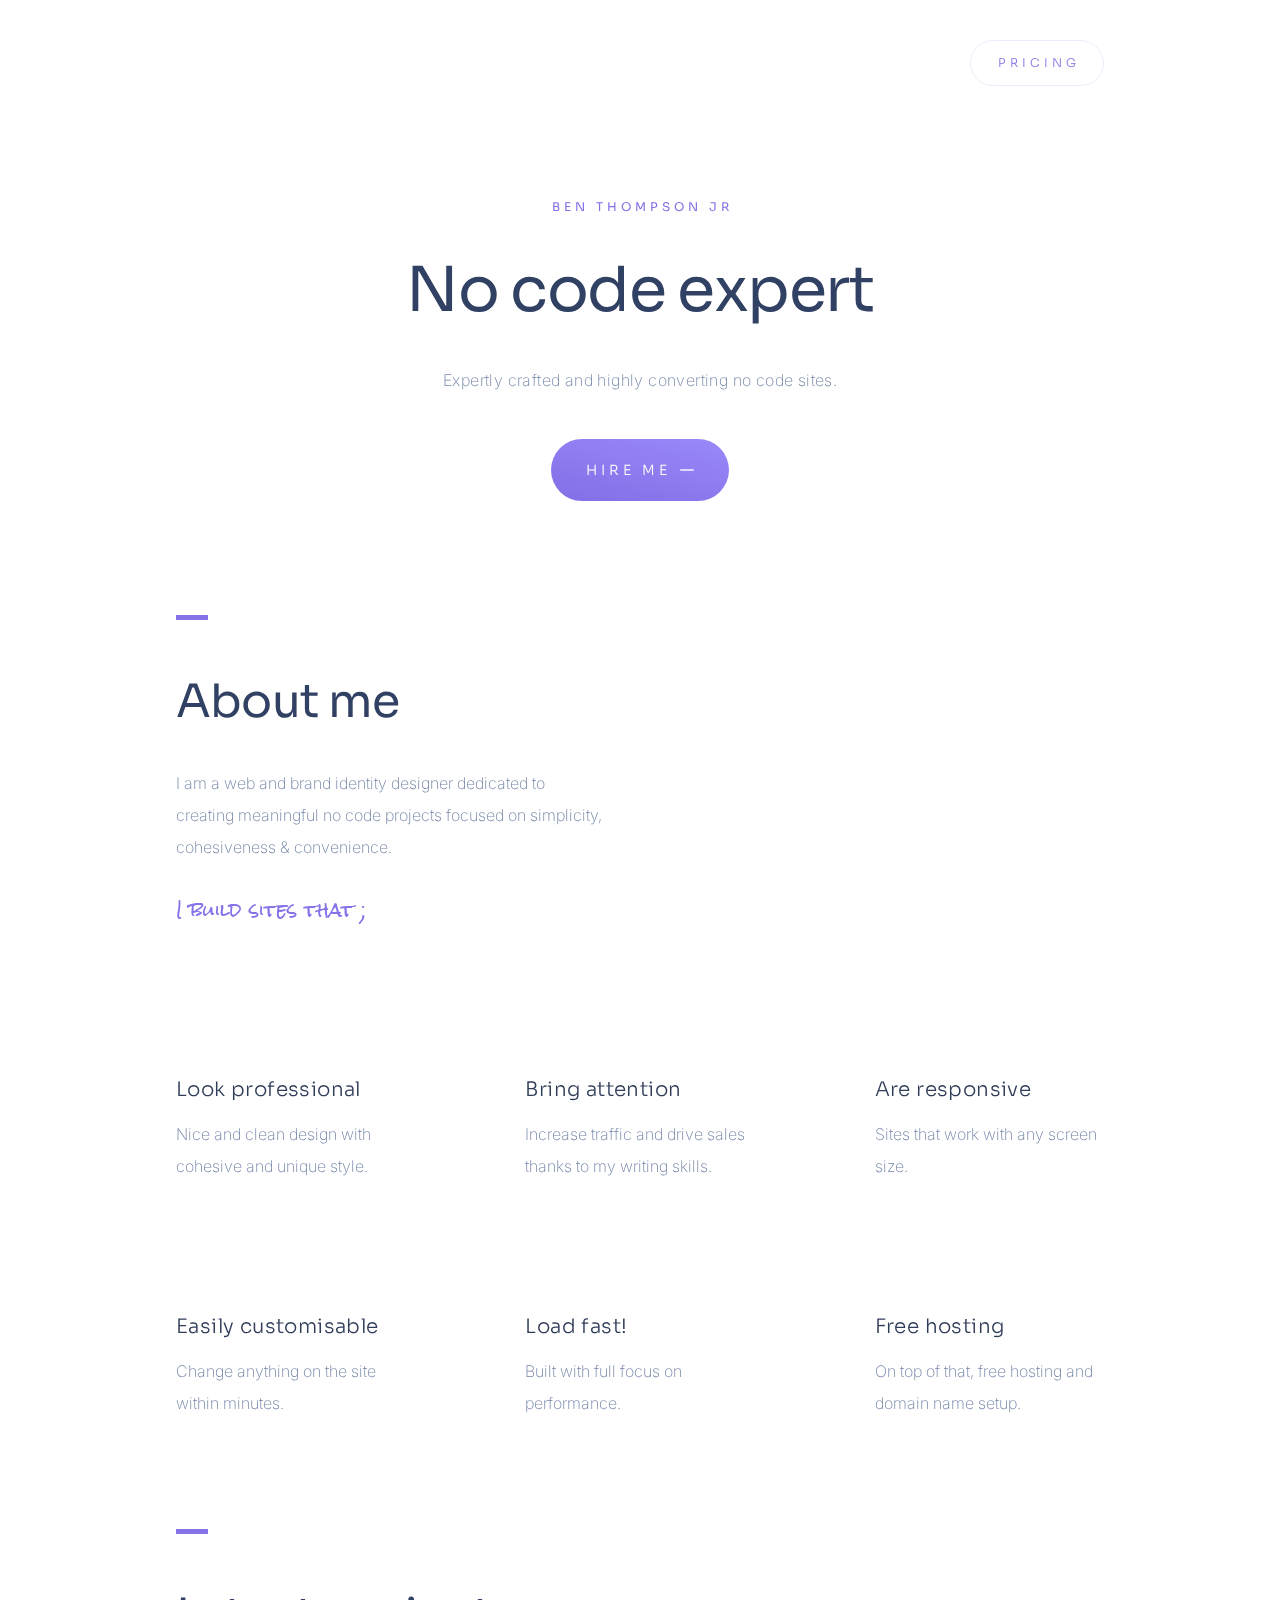
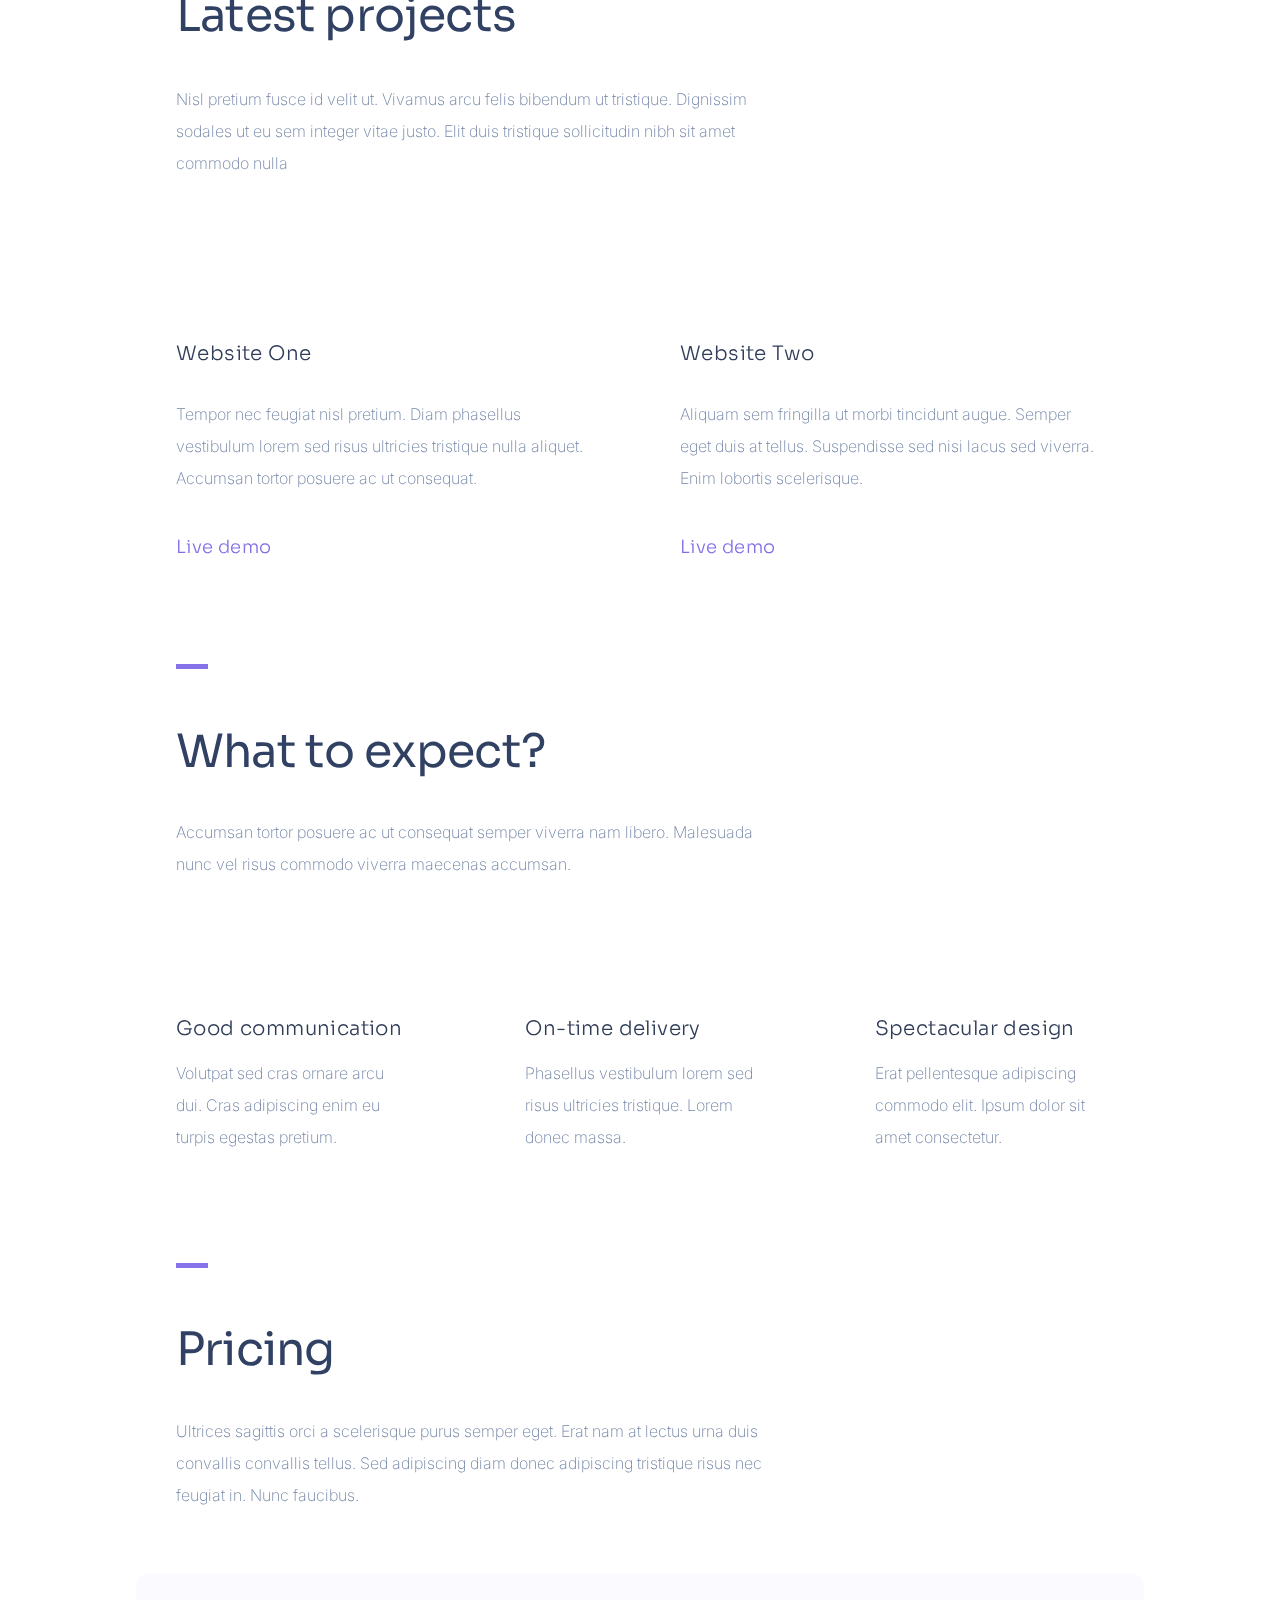
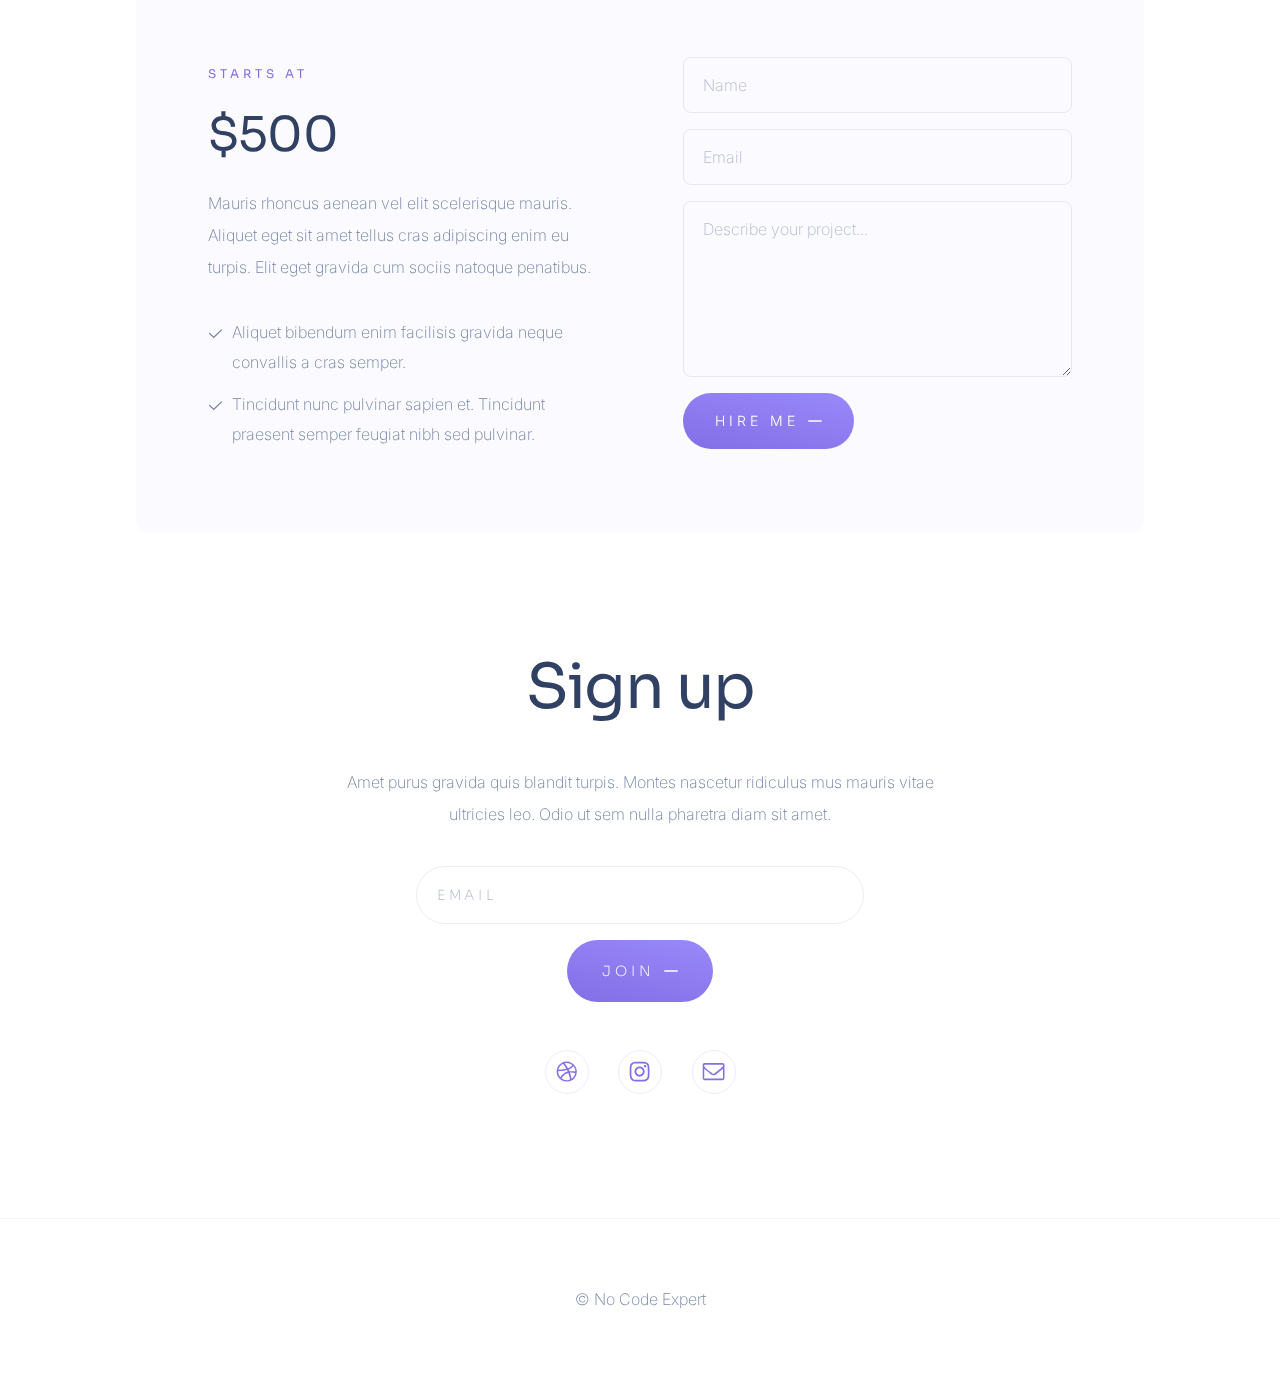
==== index.html @ 8782c3b6 "first commit" ====
<!DOCTYPE html>
<html lang="en">
<link type="text/css" rel="stylesheet" id="dark-mode-custom-link">
<link type="text/css" rel="stylesheet" id="dark-mode-general-link">
<style lang="en" type="text/css" id="dark-mode-custom-style"></style>
<style lang="en" type="text/css" id="dark-mode-native-style"></style>

<head>
    <title>Free Live New sArchive</title>
    <meta charset="utf-8">
    <meta name="viewport" content="width=device-width,initial-scale=1,user-scalable=no">
    <meta name="description" content="Freelancer">
    <meta property="og:site_name" content="Freelancer">
    <meta property="og:title" content="Freelancer">
    <meta property="og:type" content="website">
    <meta property="og:description" content="Freelancer">
    <meta property="og:image" content="https://24c888e45d8f9661.demo.carrd.co/assets/images/card.jpg?v=2b99aba4">
    <meta property="og:image:type" content="image/jpeg">
    <meta property="og:image:width" content="1280">
    <meta property="og:image:height" content="800">
    <meta property="og:url" content="https://24c888e45d8f9661.demo.carrd.co">
    <meta property="twitter:card" content="summary_large_image">
    <link rel="canonical" href="https://24c888e45d8f9661.demo.carrd.co">
    <link
        href="https://fonts.googleapis.com/css?family=Inter:200,200italic,300,300italic%7CSora:300,300italic,400,400italic,200,200italic%7CRock+Salt:400,400italic"
        rel="stylesheet" type="text/css">
    <style>
        html,
        body,
        div,
        span,
        applet,
        object,
        iframe,
        h1,
        h2,
        h3,
        h4,
        h5,
        h6,
        p,
        blockquote,
        pre,
        a,
        abbr,
        acronym,
        address,
        big,
        cite,
        code,
        del,
        dfn,
        em,
        img,
        ins,
        kbd,
        q,
        s,
        samp,
        small,
        strike,
        strong,
        sub,
        sup,
        tt,
        var,
        b,
        u,
        i,
        center,
        dl,
        dt,
        dd,
        ol,
        ul,
        li,
        fieldset,
        form,
        label,
        legend,
        table,
        caption,
        tbody,
        tfoot,
        thead,
        tr,
        th,
        td,
        article,
        aside,
        canvas,
        details,
        embed,
        figure,
        figcaption,
        footer,
        header,
        hgroup,
        menu,
        nav,
        output,
        ruby,
        section,
        summary,
        time,
        mark,
        audio,
        video {
            margin: 0;
            padding: 0;
            border: 0;
            font-size: 100%;
            font: inherit;
            vertical-align: baseline;
        }

        article,
        aside,
        details,
        figcaption,
        figure,
        footer,
        header,
        hgroup,
        menu,
        nav,
        section {
            display: block;
        }

        body {
            line-height: 1;
        }

        ol,
        ul {
            list-style: none;
        }

        blockquote,
        q {
            quotes: none;
        }

        blockquote:before,
        blockquote:after,
        q:before,
        q:after {
            content: '';
            content: none;
        }

        table {
            border-collapse: collapse;
            border-spacing: 0;
        }

        body {
            -webkit-text-size-adjust: none
        }

        mark {
            background-color: transparent;
            color: inherit
        }

        input::-moz-focus-inner {
            border: 0;
            padding: 0
        }

        input[type="text"],
        input[type="email"],
        select,
        textarea {
            -moz-appearance: none;
            -webkit-appearance: none;
            -ms-appearance: none;
            appearance: none
        }

        *,
        *:before,
        *:after {
            box-sizing: border-box;
        }

        body {
            min-width: 320px;
            min-height: var(--viewport-height);
            line-height: 1.0;
            word-wrap: break-word;
            overflow-x: hidden;
        }

        body:before {
            content: '';
            display: block;
            position: fixed;
            top: 0;
            left: 0;
            width: 100vw;
            height: var(--background-height);
            z-index: 0;
            pointer-events: none;
            transform: scale(1);
            background-attachment: scroll;
            background-image: url('assets/images/bg.svg?v=2b99aba4');
            background-position: center;
            background-repeat: no-repeat;
            background-size: cover;
            background-color: #FFFFFF;
        }

        :root {
            --site-language-direction: ltr;
            --site-language-alignment: left;
            --viewport-height: 100vh;
            --background-height: 100vh;
        }

        html {
            font-size: 17pt;
        }

        u {
            text-decoration: underline;
        }

        strong {
            color: inherit;
            font-weight: bolder;
        }

        em {
            font-style: italic;
        }

        code {
            font-family: 'Lucida Console', 'Courier New', monospace;
            font-weight: normal;
            text-indent: 0;
            letter-spacing: 0;
            font-size: 0.9em;
            margin: 0 0.25em;
            padding: 0.25em 0.5em;
            background-color: rgba(144, 144, 144, 0.25);
            border-radius: 0.25em;
        }

        mark {
            background-color: rgba(144, 144, 144, 0.25);
        }

        s {
            text-decoration: line-through;
        }

        a {
            color: inherit;
            text-decoration: underline;
            transition: color 0.25s ease;
        }

        #wrapper {
            -webkit-overflow-scrolling: touch;
            display: flex;
            flex-direction: column;
            align-items: center;
            justify-content: center;
            min-height: var(--viewport-height);
            position: relative;
            z-index: 2;
            overflow: hidden;
        }

        #main {
            display: flex;
            position: relative;
            max-width: 100%;
            z-index: 1;
            align-items: center;
            justify-content: center;
            flex-grow: 0;
            flex-shrink: 0;
            text-align: left;
        }

        #main>.inner {
            position: relative;
            z-index: 1;
            border-radius: inherit;
            padding: 1.75rem 3.5rem;
            max-width: 100%;
            width: 70rem;
        }

        #main>.inner>header {
            margin-bottom: 0rem;
        }

        #main>.inner>footer {
            margin-top: 0rem;
            border-bottom-left-radius: inherit;
            border-bottom-right-radius: inherit;
        }

        #main>.inner>*>* {
            margin-top: 0rem;
            margin-bottom: 0rem;
        }

        #main>.inner>*> :first-child {
            margin-top: 0 !important;
        }

        #main>.inner>*> :last-child {
            margin-bottom: 0 !important;
        }

        #main>.inner>.full {
            margin-left: calc(-3.5rem);
            width: calc(100% + 7rem + 0.4725px);
            max-width: calc(100% + 7rem + 0.4725px);
        }

        #main>.inner>.full:first-child {
            margin-top: -1.75rem !important;
            border-top-left-radius: inherit;
            border-top-right-radius: inherit;
        }

        #main>.inner>.full:last-child {
            margin-bottom: -1.75rem !important;
            border-bottom-left-radius: inherit;
            border-bottom-right-radius: inherit;
        }

        #main>.inner>.full.screen {
            width: 100vw;
            max-width: 100vw;
            position: relative;
            border-radius: 0 !important;
            left: 50%;
            right: auto;
            margin-left: -50vw;
        }

        #main>.inner>*>.full {
            margin-left: calc(-3.5rem);
            width: calc(100% + 7rem + 0.4725px);
            max-width: calc(100% + 7rem + 0.4725px);
        }

        #main>.inner>*>.full.screen {
            width: 100vw;
            max-width: 100vw;
            position: relative;
            border-radius: 0 !important;
            left: 50%;
            right: auto;
            margin-left: -50vw;
        }

        #main>.inner>footer>.full:last-child {
            margin-bottom: -1.75rem !important;
            border-bottom-left-radius: inherit;
            border-bottom-right-radius: inherit;
        }

        #main>.inner>.active>.full:first-child {
            margin-top: -1.75rem !important;
            border-top-left-radius: inherit;
            border-top-right-radius: inherit;
        }

        #main>.inner>.active {
            border-top-left-radius: inherit;
            border-top-right-radius: inherit;
        }

        #main>.inner>section>* {
            transition: opacity 0.75s ease-in-out 0.25s;
        }

        body.is-loading #main>.inner>section>* {
            opacity: 0;
        }

        #main>.inner>section> :nth-child(2) {
            transition-delay: 0.5s;
        }

        #main>.inner>section> :nth-child(3) {
            transition-delay: 0.75s;
        }

        #main>.inner>section> :nth-child(4) {
            transition-delay: 1s;
        }

        #main>.inner>section> :nth-child(5) {
            transition-delay: 1.25s;
        }

        #main>.inner>section> :nth-child(6) {
            transition-delay: 1.5s;
        }

        #main>.inner>section> :nth-child(7) {
            transition-delay: 1.75s;
        }

        #main>.inner>section> :nth-child(8) {
            transition-delay: 2s;
        }

        #main>.inner>section> :nth-child(9) {
            transition-delay: 2.25s;
        }

        #main>.inner>section> :nth-child(10) {
            transition-delay: 2.5s;
        }

        #main>.inner>section> :nth-child(11) {
            transition-delay: 2.75s;
        }

        #main>.inner>section> :nth-child(12) {
            transition-delay: 3s;
        }

        #main>.inner>section> :nth-child(13) {
            transition-delay: 3.25s;
        }

        #main>.inner>section> :nth-child(14) {
            transition-delay: 3.5s;
        }

        #main>.inner>section> :nth-child(15) {
            transition-delay: 3.75s;
        }

        #main>.inner>section> :nth-child(16) {
            transition-delay: 4s;
        }

        #main>.inner>section> :nth-child(17) {
            transition-delay: 4.25s;
        }

        #main>.inner>section> :nth-child(18) {
            transition-delay: 4.5s;
        }

        #main>.inner>section> :nth-child(19) {
            transition-delay: 4.75s;
        }

        #main>.inner>section> :nth-child(20) {
            transition-delay: 5s;
        }

        #main>.inner>section> :nth-child(21) {
            transition-delay: 5.25s;
        }

        #main>.inner>section> :nth-child(22) {
            transition-delay: 5.5s;
        }

        #main>.inner>section> :nth-child(23) {
            transition-delay: 5.75s;
        }

        #main>.inner>section> :nth-child(24) {
            transition-delay: 6s;
        }

        #main>.inner>section> :nth-child(25) {
            transition-delay: 6.25s;
        }

        #main>.inner>section> :nth-child(26) {
            transition-delay: 6.5s;
        }

        #main>.inner>section> :nth-child(27) {
            transition-delay: 6.75s;
        }

        #main>.inner>section> :nth-child(28) {
            transition-delay: 7s;
        }

        #main>.inner>section> :nth-child(29) {
            transition-delay: 7.25s;
        }

        #main>.inner>section> :nth-child(30) {
            transition-delay: 7.5s;
        }

        #main>.inner>section> :nth-child(31) {
            transition-delay: 7.75s;
        }

        #main>.inner>section> :nth-child(32) {
            transition-delay: 8s;
        }

        #main>.inner>section> :nth-child(33) {
            transition-delay: 8.25s;
        }

        #main>.inner>section> :nth-child(34) {
            transition-delay: 8.5s;
        }

        #main>.inner>section> :nth-child(35) {
            transition-delay: 8.75s;
        }

        #main>.inner>section> :nth-child(36) {
            transition-delay: 9s;
        }

        #main>.inner>section> :nth-child(37) {
            transition-delay: 9.25s;
        }

        #main>.inner>section> :nth-child(38) {
            transition-delay: 9.5s;
        }

        #main>.inner>section> :nth-child(39) {
            transition-delay: 9.75s;
        }

        #main>.inner>section> :nth-child(40) {
            transition-delay: 10s;
        }

        #main>.inner>section> :nth-child(41) {
            transition-delay: 10.25s;
        }

        #main>.inner>section> :nth-child(42) {
            transition-delay: 10.5s;
        }

        #main>.inner>section> :nth-child(43) {
            transition-delay: 10.75s;
        }

        #main>.inner>section> :nth-child(44) {
            transition-delay: 11s;
        }

        #main>.inner>section> :nth-child(45) {
            transition-delay: 11.25s;
        }

        #main>.inner>section> :nth-child(46) {
            transition-delay: 11.5s;
        }

        #main>.inner>section> :nth-child(47) {
            transition-delay: 11.75s;
        }

        #main>.inner>section> :nth-child(48) {
            transition-delay: 12s;
        }

        #main>.inner>section> :nth-child(49) {
            transition-delay: 12.25s;
        }

        #main>.inner>section> :nth-child(50) {
            transition-delay: 12.5s;
        }

        #main>.inner>section> :nth-child(51) {
            transition-delay: 12.75s;
        }

        #main>.inner>section> :nth-child(52) {
            transition-delay: 13s;
        }

        #main>.inner>section> :nth-child(53) {
            transition-delay: 13.25s;
        }

        #main>.inner>section> :nth-child(54) {
            transition-delay: 13.5s;
        }

        #main>.inner>section> :nth-child(55) {
            transition-delay: 13.75s;
        }

        #main>.inner>section> :nth-child(56) {
            transition-delay: 14s;
        }

        #main>.inner>section> :nth-child(57) {
            transition-delay: 14.25s;
        }

        #main>.inner>section> :nth-child(58) {
            transition-delay: 14.5s;
        }

        #main>.inner>section> :nth-child(59) {
            transition-delay: 14.75s;
        }

        #main>.inner>section> :nth-child(60) {
            transition-delay: 15s;
        }

        #main>.inner>section> :nth-child(61) {
            transition-delay: 15.25s;
        }

        #main>.inner>section> :nth-child(62) {
            transition-delay: 15.5s;
        }

        #main>.inner>section> :nth-child(63) {
            transition-delay: 15.75s;
        }

        #main>.inner>section> :nth-child(64) {
            transition-delay: 16s;
        }

        #main>.inner>section> :nth-child(65) {
            transition-delay: 16.25s;
        }

        #main>.inner>section> :nth-child(66) {
            transition-delay: 16.5s;
        }

        #main>.inner>section> :nth-child(67) {
            transition-delay: 16.75s;
        }

        #main>.inner>section> :nth-child(68) {
            transition-delay: 17s;
        }

        #main>.inner>section> :nth-child(69) {
            transition-delay: 17.25s;
        }

        #main>.inner>section> :nth-child(70) {
            transition-delay: 17.5s;
        }

        #main>.inner>section> :nth-child(71) {
            transition-delay: 17.75s;
        }

        #main>.inner>section> :nth-child(72) {
            transition-delay: 18s;
        }

        #main>.inner>section> :nth-child(73) {
            transition-delay: 18.25s;
        }

        #main>.inner>section> :nth-child(74) {
            transition-delay: 18.5s;
        }

        #main>.inner>section> :nth-child(75) {
            transition-delay: 18.75s;
        }

        #main>.inner>section> :nth-child(76) {
            transition-delay: 19s;
        }

        #main>.inner>section> :nth-child(77) {
            transition-delay: 19.25s;
        }

        #main>.inner>section> :nth-child(78) {
            transition-delay: 19.5s;
        }

        #main>.inner>section> :nth-child(79) {
            transition-delay: 19.75s;
        }

        #main>.inner>section> :nth-child(80) {
            transition-delay: 20s;
        }

        #main>.inner>section> :nth-child(81) {
            transition-delay: 20.25s;
        }

        #main>.inner>section> :nth-child(82) {
            transition-delay: 20.5s;
        }

        #main>.inner>section> :nth-child(83) {
            transition-delay: 20.75s;
        }

        #main>.inner>section> :nth-child(84) {
            transition-delay: 21s;
        }

        #main>.inner>section> :nth-child(85) {
            transition-delay: 21.25s;
        }

        #main>.inner>section> :nth-child(86) {
            transition-delay: 21.5s;
        }

        #main>.inner>section> :nth-child(87) {
            transition-delay: 21.75s;
        }

        #main>.inner>section> :nth-child(88) {
            transition-delay: 22s;
        }

        #main>.inner>section> :nth-child(89) {
            transition-delay: 22.25s;
        }

        #main>.inner>section> :nth-child(90) {
            transition-delay: 22.5s;
        }

        body.is-instant #main,
        body.is-instant #main>.inner>*,
        body.is-instant #main>.inner>section>* {
            transition: none !important;
        }

        body.is-instant:after {
            display: none !important;
            transition: none !important;
        }

        @keyframes loading-spinner {
            0% {
                transform: rotate(0deg);
            }

            100% {
                transform: rotate(360deg);
            }
        }

        .deferred:before {
            content: '';
            display: block;
            width: 4rem;
            height: 4rem;
            position: absolute;
            top: 50%;
            left: 50%;
            margin: -2rem 0 0 -2rem;
            animation: loading-spinner 1s infinite linear;
            transition: opacity 0.25s ease;
            transition-delay: 0.5s;
            opacity: 0;
            z-index: -1;
            background-image: url('[data-uri]');
            background-position: center;
            background-repeat: no-repeat;
            background-size: 3rem;
        }

        .deferred.loading:before {
            opacity: 0.35;
            z-index: 0;
        }

        h1,
        h2,
        h3,
        p {
            direction: var(--site-language-direction);
        }

        h1 br+br,
        h2 br+br,
        h3 br+br,
        p br+br {
            display: block;
            content: ' ';
        }

        h1 .li,
        h2 .li,
        h3 .li,
        p .li {
            display: list-item;
            padding-left: 0.5em;
            margin: 0.75em 0 0 1em;
        }

        h1.style2,
        h2.style2,
        h3.style2,
        p.style2 br+br {
            margin-top: 1.2rem;
        }

        h1.style2,
        h2.style2,
        h3.style2,
        p.style2 {
            color: #7284A6;
            font-family: 'Inter', sans-serif;
            font-size: 1em;
            line-height: 2;
            font-weight: 200;
        }

        h1.style2 a,
        h2.style2 a,
        h3.style2 a,
        p.style2 a {
            color: #7A82FF;
            text-decoration: none;
        }

        h1.style2 a:hover,
        h2.style2 a:hover,
        h3.style2 a:hover,
        p.style2 a:hover {
            color: #747989;
        }

        h1.style2 mark,
        h2.style2 mark,
        h3.style2 mark,
        p.style2 mark {
            background-color: transparent;
        }

        h1.style5,
        h2.style5,
        h3.style5,
        p.style5 br+br {
            margin-top: 0.75rem;
        }

        h1.style5,
        h2.style5,
        h3.style5,
        p.style5 {
            color: #303D59;
            font-family: 'Sora', sans-serif;
            letter-spacing: 0.025rem;
            width: calc(100% + 0.025rem);
            font-size: 1.25em;
            line-height: 1.25;
            font-weight: 300;
        }

        h1.style5 a,
        h2.style5 a,
        h3.style5 a,
        p.style5 a {
            text-decoration: none;
        }

        h1.style5 a:hover,
        h2.style5 a:hover,
        h3.style5 a:hover,
        p.style5 a:hover {
            text-decoration: underline;
        }

        h1.style5 mark,
        h2.style5 mark,
        h3.style5 mark,
        p.style5 mark {
            color: #8366FB;
            background-color: transparent;
        }

        h1.style4,
        h2.style4,
        h3.style4,
        p.style4 br+br {
            margin-top: 0.825rem;
        }

        h1.style4,
        h2.style4,
        h3.style4,
        p.style4 {
            color: #314163;
            font-family: 'Sora', sans-serif;
            letter-spacing: -0.1rem;
            width: 100%;
            font-size: 3.875em;
            line-height: 1.375;
            font-weight: 400;
        }

        h1.style4 a,
        h2.style4 a,
        h3.style4 a,
        p.style4 a {
            color: #7964DF;
            text-decoration: underline;
        }

        h1.style4 a:hover,
        h2.style4 a:hover,
        h3.style4 a:hover,
        p.style4 a:hover {
            text-decoration: none;
        }

        h1.style4 mark,
        h2.style4 mark,
        h3.style4 mark,
        p.style4 mark {
            background-color: transparent;
        }

        h1.style1,
        h2.style1,
        h3.style1,
        p.style1 br+br {
            margin-top: 0.9rem;
        }

        h1.style1,
        h2.style1,
        h3.style1,
        p.style1 {
            text-transform: uppercase;
            color: #836EE6;
            font-family: 'Sora', sans-serif;
            letter-spacing: 0.25rem;
            width: calc(100% + 0.25rem);
            font-size: 0.75em;
            line-height: 1.5;
            font-weight: 400;
        }

        h1.style1 a,
        h2.style1 a,
        h3.style1 a,
        p.style1 a {
            color: #7A82FF;
            text-decoration: none;
        }

        h1.style1 a:hover,
        h2.style1 a:hover,
        h3.style1 a:hover,
        p.style1 a:hover {
            color: #747989;
        }

        h1.style1 mark,
        h2.style1 mark,
        h3.style1 mark,
        p.style1 mark {
            background-color: transparent;
        }

        #text13 br+br {
            margin-top: 1.125rem;
        }

        #text13 {
            color: #7284A6;
            font-family: 'Inter', sans-serif;
            letter-spacing: 0.025rem;
            width: calc(100% + 0.025rem);
            font-size: 1em;
            line-height: 1.875;
            font-weight: 200;
        }

        #text13 a {
            color: #7A82FF;
            text-decoration: none;
        }

        #text13 a:hover {
            color: #747989;
        }

        #text13 mark {
            background-color: transparent;
        }

        h1.style3,
        h2.style3,
        h3.style3,
        p.style3 br+br {
            margin-top: 0.75rem;
        }

        h1.style3,
        h2.style3,
        h3.style3,
        p.style3 {
            color: #314163;
            font-family: 'Sora', sans-serif;
            letter-spacing: -0.05rem;
            width: 100%;
            font-size: 2.875em;
            line-height: 1.25;
            font-weight: 400;
        }

        h1.style3 a,
        h2.style3 a,
        h3.style3 a,
        p.style3 a {
            text-decoration: none;
        }

        h1.style3 a:hover,
        h2.style3 a:hover,
        h3.style3 a:hover,
        p.style3 a:hover {
            text-decoration: underline;
        }

        h1.style3 mark,
        h2.style3 mark,
        h3.style3 mark,
        p.style3 mark {
            background-color: transparent;
        }

        #text39 br+br {
            margin-top: 0.75rem;
        }

        #text39 {
            color: #8672E9;
            font-family: 'Rock Salt', cursive;
            font-size: 1.125em;
            line-height: 1.25;
            font-weight: 400;
        }

        #text39 a {
            text-decoration: none;
        }

        #text39 a:hover {
            text-decoration: underline;
        }

        #text39 mark {
            color: #8366FB;
            background-color: transparent;
        }

        #text104 br+br {
            margin-top: 0.75rem;
        }

        #text104 {
            color: #314163;
            font-family: 'Sora', sans-serif;
            letter-spacing: -0.05rem;
            width: 100%;
            font-size: 3em;
            line-height: 1.25;
            font-weight: 400;
        }

        #text104 a {
            text-decoration: none;
        }

        #text104 a:hover {
            text-decoration: underline;
        }

        #text104 mark {
            color: #7284A6;
            background-color: transparent;
        }

        .image {
            position: relative;
            max-width: 100%;
            display: block;
        }

        .image .frame {
            width: 100%;
            max-width: 100%;
            display: inline-block;
            vertical-align: top;
            overflow: hidden;
            -webkit-backface-visibility: hidden;
            -webkit-transform: translate3d(0, 0, 0);
        }

        .image .frame img {
            width: inherit;
            max-width: 100%;
            vertical-align: top;
            border-radius: 0 !important;
        }

        .image.full .frame {
            display: block;
        }

        .image.full:first-child .frame {
            border-top-left-radius: inherit;
            border-top-right-radius: inherit;
        }

        .image.full:last-child .frame {
            border-bottom-left-radius: inherit;
            border-bottom-right-radius: inherit;
        }

        .image.style2:not(:first-child) {
            margin-top: 3.25rem !important;
        }

        .image.style2:not(:last-child) {
            margin-bottom: 3.25rem !important;
        }

        .image.style2 .frame {
            width: 100vw;
            transition: none;
        }

        .image.style2 .frame img {
            transition: none;
        }

        #image36:not(:first-child) {
            margin-top: 3rem !important;
        }

        #image36:not(:last-child) {
            margin-bottom: 3rem !important;
        }

        #image36 .frame {
            width: 1.75rem;
            transition: none;
        }

        #image36 .frame img {
            transition: none;
        }

        #image07:not(:first-child) {
            margin-top: 3rem !important;
        }

        #image07:not(:last-child) {
            margin-bottom: 3rem !important;
        }

        #image07 .frame {
            width: 100vw;
            transition: none;
        }

        #image07 .frame img {
            transition: none;
        }

        .image.style1:not(:first-child) {
            margin-top: 3rem !important;
        }

        .image.style1:not(:last-child) {
            margin-bottom: 3rem !important;
        }

        .image.style1 .frame {
            width: 3.5rem;
            transition: none;
        }

        .image.style1 .frame img {
            transition: none;
        }

        .links {
            cursor: default;
            padding: 0;
            line-height: 1.5;
        }

        .links li {
            position: relative;
        }

        .links li a {
            direction: var(--site-language-direction);
            display: block;
        }

        .links.style1 {
            margin-left: -0.5rem;
            width: calc(100% + 1.025rem);
            font-family: 'Sora', sans-serif;
            letter-spacing: 0.025rem;
            font-size: 1.125em;
            font-weight: 300;
        }

        .links.style1 li {
            display: inline-block;
            vertical-align: middle;
            margin: 0.5rem;
        }

        .links.style1 li a {
            color: #836EE6;
            text-decoration: none;
        }

        .links.style1 li a:hover {
            color: #9581F0;
        }

        #links01 .n01 a:hover {
            color: #9581F0;
        }

        #links02 .n01 a:hover {
            color: #9581F0;
        }

        .container {
            position: relative;
        }

        .container>.wrapper {
            vertical-align: top;
            position: relative;
            max-width: 100%;
            border-radius: inherit;
        }

        .container>.wrapper>.inner {
            vertical-align: top;
            position: relative;
            max-width: 100%;
            border-radius: inherit;
        }

        #main .container.full:first-child>.wrapper {
            border-top-left-radius: inherit;
            border-top-right-radius: inherit;
        }

        #main .container.full:last-child>.wrapper {
            border-bottom-left-radius: inherit;
            border-bottom-right-radius: inherit;
        }

        #main .container.full:first-child>.wrapper>.inner {
            border-top-left-radius: inherit;
            border-top-right-radius: inherit;
        }

        #main .container.full:last-child>.wrapper>.inner {
            border-bottom-left-radius: inherit;
            border-bottom-right-radius: inherit;
        }

        #container02>.wrapper>.inner {
            text-align: right;
            padding: 2.25rem 6rem;
        }

        #container02 {
            display: flex;
            width: 100%;
            align-items: center;
            justify-content: center;
            background-color: transparent;
        }

        #container02>.wrapper {
            width: 100%;
            max-width: 70rem;
        }

        #container02.default>.wrapper>.inner>* {
            margin-top: 2.125rem;
            margin-bottom: 2.125rem;
        }

        #container02.default>.wrapper>.inner>*:first-child {
            margin-top: 0 !important;
        }

        #container02.default>.wrapper>.inner>*:last-child {
            margin-bottom: 0 !important;
        }

        #container02.columns>.wrapper>.inner {
            flex-wrap: wrap;
            display: flex;
            align-items: center;
        }

        #container02.columns>.wrapper>.inner>* {
            flex-shrink: 0;
            flex-grow: 0;
            max-width: 100%;
            padding: 0 0 0 0rem;
        }

        #container02.columns>.wrapper>.inner>*>* {
            margin-top: 2.125rem;
            margin-bottom: 2.125rem;
        }

        #container02.columns>.wrapper>.inner>*>*:first-child {
            margin-top: 0 !important;
        }

        #container02.columns>.wrapper>.inner>*>*:last-child {
            margin-bottom: 0 !important;
        }

        #container02.columns>.wrapper>.inner>*:first-child {
            margin-left: 0rem;
        }

        #container02.default>.wrapper>.inner>.full {
            margin-left: calc(-6rem);
            width: calc(100% + 12rem + 0.4725px);
            max-width: none;
        }

        #container02.default>.wrapper>.inner>.full:first-child {
            margin-top: -2.25rem !important;
            border-top-left-radius: inherit;
            border-top-right-radius: inherit;
        }

        #container02.default>.wrapper>.inner>.full:last-child {
            margin-bottom: -2.25rem !important;
            border-bottom-left-radius: inherit;
            border-bottom-right-radius: inherit;
        }

        #container02.columns>.wrapper>.inner>div>.full {
            margin-left: calc(-0rem);
            width: calc(100% + 0rem + 0.4725px);
            max-width: none;
        }

        #container02.columns>.wrapper>.inner>div:first-child>.full {
            margin-left: calc(-6rem);
            width: calc(100% + 6rem + 0.4725px);
        }

        #container02.columns>.wrapper>.inner>div:last-child>.full {
            width: calc(100% + 6rem + 0.4725px);
        }

        #container02.columns>.wrapper>.inner>div>.full:first-child {
            margin-top: calc(-2.25rem) !important;
        }

        #container02.columns>.wrapper>.inner>div>.full:last-child {
            margin-bottom: calc(-2.25rem) !important;
        }

        #container02.columns>.wrapper>.inner>.full {
            align-self: stretch;
        }

        #container02.columns>.wrapper>.inner>.full:first-child {
            border-top-left-radius: inherit;
            border-bottom-left-radius: inherit;
        }

        #container02.columns>.wrapper>.inner>.full:last-child {
            border-top-right-radius: inherit;
            border-bottom-right-radius: inherit;
        }

        #container02.columns>.wrapper>.inner>.full>.full:first-child:last-child {
            height: calc(100% + 4.5rem);
            border-radius: inherit;
        }

        #container02.columns>.wrapper>.inner>.full>.full:first-child:last-child>* {
            position: absolute;
            width: 100%;
            height: 100%;
            border-radius: inherit;
        }

        #container02.columns>.wrapper>.inner>.full>.full:first-child:last-child>*>* {
            height: 100%;
            border-radius: inherit;
        }

        #container02>.wrapper>.inner> :nth-child(1) {
            width: 50%;
            text-align: left;
        }

        #container02>.wrapper>.inner> :nth-child(2) {
            width: 50%;
        }

        #container13:not(:last-child) {
            margin-bottom: 1.5rem !important;
        }

        #container13>.wrapper>.inner {
            text-align: center;
            padding: 4.5rem 6rem;
        }

        #container13 {
            display: flex;
            width: 100%;
            align-items: center;
            justify-content: center;
            background-color: transparent;
        }

        #container13>.wrapper {
            width: 100%;
            max-width: 60rem;
        }

        #container13.default>.wrapper>.inner>* {
            margin-top: 2rem;
            margin-bottom: 2rem;
        }

        #container13.default>.wrapper>.inner>*:first-child {
            margin-top: 0 !important;
        }

        #container13.default>.wrapper>.inner>*:last-child {
            margin-bottom: 0 !important;
        }

        #container13.columns>.wrapper>.inner {
            flex-wrap: wrap;
            display: flex;
            align-items: center;
        }

        #container13.columns>.wrapper>.inner>* {
            flex-shrink: 0;
            flex-grow: 0;
            max-width: 100%;
            padding: 0 0 0 7rem;
        }

        #container13.columns>.wrapper>.inner>*>* {
            margin-top: 2rem;
            margin-bottom: 2rem;
        }

        #container13.columns>.wrapper>.inner>*>*:first-child {
            margin-top: 0 !important;
        }

        #container13.columns>.wrapper>.inner>*>*:last-child {
            margin-bottom: 0 !important;
        }

        #container13.columns>.wrapper>.inner>*:first-child {
            margin-left: -7rem;
        }

        #container13.default>.wrapper>.inner>.full {
            margin-left: calc(-6rem);
            width: calc(100% + 12rem + 0.4725px);
            max-width: none;
        }

        #container13.default>.wrapper>.inner>.full:first-child {
            margin-top: -4.5rem !important;
            border-top-left-radius: inherit;
            border-top-right-radius: inherit;
        }

        #container13.default>.wrapper>.inner>.full:last-child {
            margin-bottom: -4.5rem !important;
            border-bottom-left-radius: inherit;
            border-bottom-right-radius: inherit;
        }

        #container13.columns>.wrapper>.inner>div>.full {
            margin-left: calc(-3.5rem);
            width: calc(100% + 7rem + 0.4725px);
            max-width: none;
        }

        #container13.columns>.wrapper>.inner>div:first-child>.full {
            margin-left: calc(-6rem);
            width: calc(100% + 9.5rem + 0.4725px);
        }

        #container13.columns>.wrapper>.inner>div:last-child>.full {
            width: calc(100% + 9.5rem + 0.4725px);
        }

        #container13.columns>.wrapper>.inner>div>.full:first-child {
            margin-top: calc(-4.5rem) !important;
        }

        #container13.columns>.wrapper>.inner>div>.full:last-child {
            margin-bottom: calc(-4.5rem) !important;
        }

        #container13.columns>.wrapper>.inner>.full {
            align-self: stretch;
        }

        #container13.columns>.wrapper>.inner>.full:first-child {
            border-top-left-radius: inherit;
            border-bottom-left-radius: inherit;
        }

        #container13.columns>.wrapper>.inner>.full:last-child {
            border-top-right-radius: inherit;
            border-bottom-right-radius: inherit;
        }

        #container13.columns>.wrapper>.inner>.full>.full:first-child:last-child {
            height: calc(100% + 9rem);
            border-radius: inherit;
        }

        #container13.columns>.wrapper>.inner>.full>.full:first-child:last-child>* {
            position: absolute;
            width: 100%;
            height: 100%;
            border-radius: inherit;
        }

        #container13.columns>.wrapper>.inner>.full>.full:first-child:last-child>*>* {
            height: 100%;
            border-radius: inherit;
        }

        #container11:not(:last-child) {
            margin-bottom: 5.75rem !important;
        }

        #container11>.wrapper>.inner {
            text-align: left;
            padding: 0rem 6rem;
        }

        #container11 {
            display: flex;
            width: 100%;
            align-items: center;
            justify-content: center;
            background-color: transparent;
        }

        #container11>.wrapper {
            width: 100%;
            max-width: 70rem;
        }

        #container11.default>.wrapper>.inner>* {
            margin-top: 2.25rem;
            margin-bottom: 2.25rem;
        }

        #container11.default>.wrapper>.inner>*:first-child {
            margin-top: 0 !important;
        }

        #container11.default>.wrapper>.inner>*:last-child {
            margin-bottom: 0 !important;
        }

        #container11.columns>.wrapper>.inner {
            flex-wrap: wrap;
            display: flex;
            align-items: center;
        }

        #container11.columns>.wrapper>.inner>* {
            flex-shrink: 0;
            flex-grow: 0;
            max-width: 100%;
            padding: 0 0 0 4.625rem;
        }

        #container11.columns>.wrapper>.inner>*>* {
            margin-top: 2.25rem;
            margin-bottom: 2.25rem;
        }

        #container11.columns>.wrapper>.inner>*>*:first-child {
            margin-top: 0 !important;
        }

        #container11.columns>.wrapper>.inner>*>*:last-child {
            margin-bottom: 0 !important;
        }

        #container11.columns>.wrapper>.inner>*:first-child {
            margin-left: -4.625rem;
        }

        #container11.default>.wrapper>.inner>.full {
            margin-left: calc(-6rem);
            width: calc(100% + 12rem + 0.4725px);
            max-width: none;
        }

        #container11.default>.wrapper>.inner>.full:first-child {
            margin-top: 0rem !important;
            border-top-left-radius: inherit;
            border-top-right-radius: inherit;
        }

        #container11.default>.wrapper>.inner>.full:last-child {
            margin-bottom: 0rem !important;
            border-bottom-left-radius: inherit;
            border-bottom-right-radius: inherit;
        }

        #container11.columns>.wrapper>.inner>div>.full {
            margin-left: calc(-2.3125rem);
            width: calc(100% + 4.625rem + 0.4725px);
            max-width: none;
        }

        #container11.columns>.wrapper>.inner>div:first-child>.full {
            margin-left: calc(-6rem);
            width: calc(100% + 8.3125rem + 0.4725px);
        }

        #container11.columns>.wrapper>.inner>div:last-child>.full {
            width: calc(100% + 8.3125rem + 0.4725px);
        }

        #container11.columns>.wrapper>.inner>div>.full:first-child {
            margin-top: calc(0rem) !important;
        }

        #container11.columns>.wrapper>.inner>div>.full:last-child {
            margin-bottom: calc(0rem) !important;
        }

        #container11.columns>.wrapper>.inner>.full {
            align-self: stretch;
        }

        #container11.columns>.wrapper>.inner>.full:first-child {
            border-top-left-radius: inherit;
            border-bottom-left-radius: inherit;
        }

        #container11.columns>.wrapper>.inner>.full:last-child {
            border-top-right-radius: inherit;
            border-bottom-right-radius: inherit;
        }

        #container11.columns>.wrapper>.inner>.full>.full:first-child:last-child {
            height: calc(100% + 0rem);
            border-radius: inherit;
        }

        #container11.columns>.wrapper>.inner>.full>.full:first-child:last-child>* {
            position: absolute;
            width: 100%;
            height: 100%;
            border-radius: inherit;
        }

        #container11.columns>.wrapper>.inner>.full>.full:first-child:last-child>*>* {
            height: 100%;
            border-radius: inherit;
        }

        #container11>.wrapper>.inner> :nth-child(1) {
            width: calc(50% + 2.31rem);
        }

        #container11>.wrapper>.inner> :nth-child(2) {
            width: calc(50% + 2.31rem);
        }

        #container10:not(:last-child) {
            margin-bottom: 4.25rem !important;
        }

        #container10>.wrapper>.inner {
            text-align: left;
            padding: 0rem 6rem;
        }

        #container10 {
            display: flex;
            width: 100%;
            align-items: center;
            justify-content: center;
            background-color: transparent;
        }

        #container10>.wrapper {
            width: 100%;
            max-width: 70rem;
        }

        #container10.default>.wrapper>.inner>* {
            margin-top: 1rem;
            margin-bottom: 1rem;
        }

        #container10.default>.wrapper>.inner>*:first-child {
            margin-top: 0 !important;
        }

        #container10.default>.wrapper>.inner>*:last-child {
            margin-bottom: 0 !important;
        }

        #container10.columns>.wrapper>.inner {
            flex-wrap: wrap;
            display: flex;
            align-items: flex-start;
        }

        #container10.columns>.wrapper>.inner>* {
            flex-shrink: 0;
            flex-grow: 0;
            max-width: 100%;
            padding: 0 0 0 7.5rem;
        }

        #container10.columns>.wrapper>.inner>*>* {
            margin-top: 1rem;
            margin-bottom: 1rem;
        }

        #container10.columns>.wrapper>.inner>*>*:first-child {
            margin-top: 0 !important;
        }

        #container10.columns>.wrapper>.inner>*>*:last-child {
            margin-bottom: 0 !important;
        }

        #container10.columns>.wrapper>.inner>*:first-child {
            margin-left: -7.5rem;
        }

        #container10.default>.wrapper>.inner>.full {
            margin-left: calc(-6rem);
            width: calc(100% + 12rem + 0.4725px);
            max-width: none;
        }

        #container10.default>.wrapper>.inner>.full:first-child {
            margin-top: 0rem !important;
            border-top-left-radius: inherit;
            border-top-right-radius: inherit;
        }

        #container10.default>.wrapper>.inner>.full:last-child {
            margin-bottom: 0rem !important;
            border-bottom-left-radius: inherit;
            border-bottom-right-radius: inherit;
        }

        #container10.columns>.wrapper>.inner>div>.full {
            margin-left: calc(-3.75rem);
            width: calc(100% + 7.5rem + 0.4725px);
            max-width: none;
        }

        #container10.columns>.wrapper>.inner>div:first-child>.full {
            margin-left: calc(-6rem);
            width: calc(100% + 9.75rem + 0.4725px);
        }

        #container10.columns>.wrapper>.inner>div:last-child>.full {
            width: calc(100% + 9.75rem + 0.4725px);
        }

        #container10.columns>.wrapper>.inner>div>.full:first-child {
            margin-top: calc(0rem) !important;
        }

        #container10.columns>.wrapper>.inner>div>.full:last-child {
            margin-bottom: calc(0rem) !important;
        }

        #container10.columns>.wrapper>.inner>div:first-child,
        #container10.columns>.wrapper>.inner>div:first-child>.full:first-child {
            border-top-left-radius: inherit;
        }

        #container10.columns>.wrapper>.inner>div:last-child,
        #container10.columns>.wrapper>.inner>div:last-child>.full:first-child {
            border-top-right-radius: inherit;
        }

        #container10.columns>.wrapper>.inner>.full {
            align-self: stretch;
        }

        #container10.columns>.wrapper>.inner>.full:first-child {
            border-top-left-radius: inherit;
            border-bottom-left-radius: inherit;
        }

        #container10.columns>.wrapper>.inner>.full:last-child {
            border-top-right-radius: inherit;
            border-bottom-right-radius: inherit;
        }

        #container10.columns>.wrapper>.inner>.full>.full:first-child:last-child {
            height: calc(100% + 0rem);
            border-radius: inherit;
        }

        #container10.columns>.wrapper>.inner>.full>.full:first-child:last-child>* {
            position: absolute;
            width: 100%;
            height: 100%;
            border-radius: inherit;
        }

        #container10.columns>.wrapper>.inner>.full>.full:first-child:last-child>*>* {
            height: 100%;
            border-radius: inherit;
        }

        #container10>.wrapper>.inner> :nth-child(1) {
            width: calc(33.33333% + 2.5rem);
        }

        #container10>.wrapper>.inner> :nth-child(2) {
            width: calc(33.33333% + 2.5rem);
        }

        #container10>.wrapper>.inner> :nth-child(3) {
            width: calc(33.33333% + 2.5rem);
        }

        #container05:not(:last-child) {
            margin-bottom: 3rem !important;
        }

        #container05>.wrapper>.inner {
            text-align: left;
            padding: 0rem 6rem;
        }

        #container05 {
            display: flex;
            width: 100%;
            align-items: center;
            justify-content: center;
            background-color: transparent;
        }

        #container05>.wrapper {
            width: 100%;
            max-width: 70rem;
        }

        #container05.default>.wrapper>.inner>* {
            margin-top: 1rem;
            margin-bottom: 1rem;
        }

        #container05.default>.wrapper>.inner>*:first-child {
            margin-top: 0 !important;
        }

        #container05.default>.wrapper>.inner>*:last-child {
            margin-bottom: 0 !important;
        }

        #container05.columns>.wrapper>.inner {
            flex-wrap: wrap;
            display: flex;
            align-items: flex-start;
        }

        #container05.columns>.wrapper>.inner>* {
            flex-shrink: 0;
            flex-grow: 0;
            max-width: 100%;
            padding: 0 0 0 7.5rem;
        }

        #container05.columns>.wrapper>.inner>*>* {
            margin-top: 1rem;
            margin-bottom: 1rem;
        }

        #container05.columns>.wrapper>.inner>*>*:first-child {
            margin-top: 0 !important;
        }

        #container05.columns>.wrapper>.inner>*>*:last-child {
            margin-bottom: 0 !important;
        }

        #container05.columns>.wrapper>.inner>*:first-child {
            margin-left: -7.5rem;
        }

        #container05.default>.wrapper>.inner>.full {
            margin-left: calc(-6rem);
            width: calc(100% + 12rem + 0.4725px);
            max-width: none;
        }

        #container05.default>.wrapper>.inner>.full:first-child {
            margin-top: 0rem !important;
            border-top-left-radius: inherit;
            border-top-right-radius: inherit;
        }

        #container05.default>.wrapper>.inner>.full:last-child {
            margin-bottom: 0rem !important;
            border-bottom-left-radius: inherit;
            border-bottom-right-radius: inherit;
        }

        #container05.columns>.wrapper>.inner>div>.full {
            margin-left: calc(-3.75rem);
            width: calc(100% + 7.5rem + 0.4725px);
            max-width: none;
        }

        #container05.columns>.wrapper>.inner>div:first-child>.full {
            margin-left: calc(-6rem);
            width: calc(100% + 9.75rem + 0.4725px);
        }

        #container05.columns>.wrapper>.inner>div:last-child>.full {
            width: calc(100% + 9.75rem + 0.4725px);
        }

        #container05.columns>.wrapper>.inner>div>.full:first-child {
            margin-top: calc(0rem) !important;
        }

        #container05.columns>.wrapper>.inner>div>.full:last-child {
            margin-bottom: calc(0rem) !important;
        }

        #container05.columns>.wrapper>.inner>div:first-child,
        #container05.columns>.wrapper>.inner>div:first-child>.full:first-child {
            border-top-left-radius: inherit;
        }

        #container05.columns>.wrapper>.inner>div:last-child,
        #container05.columns>.wrapper>.inner>div:last-child>.full:first-child {
            border-top-right-radius: inherit;
        }

        #container05.columns>.wrapper>.inner>.full {
            align-self: stretch;
        }

        #container05.columns>.wrapper>.inner>.full:first-child {
            border-top-left-radius: inherit;
            border-bottom-left-radius: inherit;
        }

        #container05.columns>.wrapper>.inner>.full:last-child {
            border-top-right-radius: inherit;
            border-bottom-right-radius: inherit;
        }

        #container05.columns>.wrapper>.inner>.full>.full:first-child:last-child {
            height: calc(100% + 0rem);
            border-radius: inherit;
        }

        #container05.columns>.wrapper>.inner>.full>.full:first-child:last-child>* {
            position: absolute;
            width: 100%;
            height: 100%;
            border-radius: inherit;
        }

        #container05.columns>.wrapper>.inner>.full>.full:first-child:last-child>*>* {
            height: 100%;
            border-radius: inherit;
        }

        #container05>.wrapper>.inner> :nth-child(1) {
            width: calc(33.33333% + 2.5rem);
        }

        #container05>.wrapper>.inner> :nth-child(2) {
            width: calc(33.33333% + 2.5rem);
        }

        #container05>.wrapper>.inner> :nth-child(3) {
            width: calc(33.33333% + 2.5rem);
        }

        #container16:not(:first-child) {
            margin-top: 6.5rem !important;
        }

        #container16:not(:last-child) {
            margin-bottom: 5.875rem !important;
        }

        #container16>.wrapper>.inner {
            text-align: left;
            padding: 0rem 6rem;
        }

        #container16 {
            display: flex;
            width: 100%;
            align-items: center;
            justify-content: center;
            background-color: transparent;
        }

        #container16>.wrapper {
            width: 100%;
            max-width: 70rem;
        }

        #container16.default>.wrapper>.inner>* {
            margin-top: 2.375rem;
            margin-bottom: 2.375rem;
        }

        #container16.default>.wrapper>.inner>*:first-child {
            margin-top: 0 !important;
        }

        #container16.default>.wrapper>.inner>*:last-child {
            margin-bottom: 0 !important;
        }

        #container16.columns>.wrapper>.inner {
            flex-wrap: wrap;
            display: flex;
            align-items: center;
        }

        #container16.columns>.wrapper>.inner>* {
            flex-shrink: 0;
            flex-grow: 0;
            max-width: 100%;
            padding: 0 0 0 5rem;
        }

        #container16.columns>.wrapper>.inner>*>* {
            margin-top: 2.375rem;
            margin-bottom: 2.375rem;
        }

        #container16.columns>.wrapper>.inner>*>*:first-child {
            margin-top: 0 !important;
        }

        #container16.columns>.wrapper>.inner>*>*:last-child {
            margin-bottom: 0 !important;
        }

        #container16.columns>.wrapper>.inner>*:first-child {
            margin-left: -5rem;
        }

        #container16.default>.wrapper>.inner>.full {
            margin-left: calc(-6rem);
            width: calc(100% + 12rem + 0.4725px);
            max-width: none;
        }

        #container16.default>.wrapper>.inner>.full:first-child {
            margin-top: 0rem !important;
            border-top-left-radius: inherit;
            border-top-right-radius: inherit;
        }

        #container16.default>.wrapper>.inner>.full:last-child {
            margin-bottom: 0rem !important;
            border-bottom-left-radius: inherit;
            border-bottom-right-radius: inherit;
        }

        #container16.columns>.wrapper>.inner>div>.full {
            margin-left: calc(-2.5rem);
            width: calc(100% + 5rem + 0.4725px);
            max-width: none;
        }

        #container16.columns>.wrapper>.inner>div:first-child>.full {
            margin-left: calc(-6rem);
            width: calc(100% + 8.5rem + 0.4725px);
        }

        #container16.columns>.wrapper>.inner>div:last-child>.full {
            width: calc(100% + 8.5rem + 0.4725px);
        }

        #container16.columns>.wrapper>.inner>div>.full:first-child {
            margin-top: calc(0rem) !important;
        }

        #container16.columns>.wrapper>.inner>div>.full:last-child {
            margin-bottom: calc(0rem) !important;
        }

        #container16.columns>.wrapper>.inner>.full {
            align-self: stretch;
        }

        #container16.columns>.wrapper>.inner>.full:first-child {
            border-top-left-radius: inherit;
            border-bottom-left-radius: inherit;
        }

        #container16.columns>.wrapper>.inner>.full:last-child {
            border-top-right-radius: inherit;
            border-bottom-right-radius: inherit;
        }

        #container16.columns>.wrapper>.inner>.full>.full:first-child:last-child {
            height: calc(100% + 0rem);
            border-radius: inherit;
        }

        #container16.columns>.wrapper>.inner>.full>.full:first-child:last-child>* {
            position: absolute;
            width: 100%;
            height: 100%;
            border-radius: inherit;
        }

        #container16.columns>.wrapper>.inner>.full>.full:first-child:last-child>*>* {
            height: 100%;
            border-radius: inherit;
        }

        #container16>.wrapper>.inner> :nth-child(1) {
            width: calc(70% + 2.5rem);
        }

        #container16>.wrapper>.inner> :nth-child(2) {
            width: calc(30% + 2.5rem);
        }

        #container14:not(:last-child) {
            margin-bottom: 5.625rem !important;
        }

        #container14>.wrapper>.inner {
            text-align: left;
            padding: 0rem 6rem;
        }

        #container14 {
            display: flex;
            width: 100%;
            align-items: center;
            justify-content: center;
            background-color: transparent;
        }

        #container14>.wrapper {
            width: 100%;
            max-width: 70rem;
        }

        #container14.default>.wrapper>.inner>* {
            margin-top: 2rem;
            margin-bottom: 2rem;
        }

        #container14.default>.wrapper>.inner>*:first-child {
            margin-top: 0 !important;
        }

        #container14.default>.wrapper>.inner>*:last-child {
            margin-bottom: 0 !important;
        }

        #container14.columns>.wrapper>.inner {
            flex-wrap: wrap;
            display: flex;
            align-items: center;
        }

        #container14.columns>.wrapper>.inner>* {
            flex-shrink: 0;
            flex-grow: 0;
            max-width: 100%;
            padding: 0 0 0 5rem;
        }

        #container14.columns>.wrapper>.inner>*>* {
            margin-top: 2rem;
            margin-bottom: 2rem;
        }

        #container14.columns>.wrapper>.inner>*>*:first-child {
            margin-top: 0 !important;
        }

        #container14.columns>.wrapper>.inner>*>*:last-child {
            margin-bottom: 0 !important;
        }

        #container14.columns>.wrapper>.inner>*:first-child {
            margin-left: -5rem;
        }

        #container14.default>.wrapper>.inner>.full {
            margin-left: calc(-6rem);
            width: calc(100% + 12rem + 0.4725px);
            max-width: none;
        }

        #container14.default>.wrapper>.inner>.full:first-child {
            margin-top: 0rem !important;
            border-top-left-radius: inherit;
            border-top-right-radius: inherit;
        }

        #container14.default>.wrapper>.inner>.full:last-child {
            margin-bottom: 0rem !important;
            border-bottom-left-radius: inherit;
            border-bottom-right-radius: inherit;
        }

        #container14.columns>.wrapper>.inner>div>.full {
            margin-left: calc(-2.5rem);
            width: calc(100% + 5rem + 0.4725px);
            max-width: none;
        }

        #container14.columns>.wrapper>.inner>div:first-child>.full {
            margin-left: calc(-6rem);
            width: calc(100% + 8.5rem + 0.4725px);
        }

        #container14.columns>.wrapper>.inner>div:last-child>.full {
            width: calc(100% + 8.5rem + 0.4725px);
        }

        #container14.columns>.wrapper>.inner>div>.full:first-child {
            margin-top: calc(0rem) !important;
        }

        #container14.columns>.wrapper>.inner>div>.full:last-child {
            margin-bottom: calc(0rem) !important;
        }

        #container14.columns>.wrapper>.inner>.full {
            align-self: stretch;
        }

        #container14.columns>.wrapper>.inner>.full:first-child {
            border-top-left-radius: inherit;
            border-bottom-left-radius: inherit;
        }

        #container14.columns>.wrapper>.inner>.full:last-child {
            border-top-right-radius: inherit;
            border-bottom-right-radius: inherit;
        }

        #container14.columns>.wrapper>.inner>.full>.full:first-child:last-child {
            height: calc(100% + 0rem);
            border-radius: inherit;
        }

        #container14.columns>.wrapper>.inner>.full>.full:first-child:last-child>* {
            position: absolute;
            width: 100%;
            height: 100%;
            border-radius: inherit;
        }

        #container14.columns>.wrapper>.inner>.full>.full:first-child:last-child>*>* {
            height: 100%;
            border-radius: inherit;
        }

        #container14>.wrapper>.inner> :nth-child(1) {
            width: calc(50% + 2.5rem);
        }

        #container14>.wrapper>.inner> :nth-child(2) {
            width: calc(50% + 2.5rem);
        }

        #container07:not(:last-child) {
            margin-bottom: 4.5rem !important;
        }

        #container07>.wrapper>.inner {
            text-align: left;
            padding: 0rem 6rem;
        }

        #container07 {
            display: flex;
            width: 100%;
            align-items: center;
            justify-content: center;
            background-color: transparent;
        }

        #container07>.wrapper {
            width: 100%;
            max-width: 70rem;
        }

        #container07.default>.wrapper>.inner>* {
            margin-top: 2.25rem;
            margin-bottom: 2.25rem;
        }

        #container07.default>.wrapper>.inner>*:first-child {
            margin-top: 0 !important;
        }

        #container07.default>.wrapper>.inner>*:last-child {
            margin-bottom: 0 !important;
        }

        #container07.columns>.wrapper>.inner {
            flex-wrap: wrap;
            display: flex;
            align-items: center;
        }

        #container07.columns>.wrapper>.inner>* {
            flex-shrink: 0;
            flex-grow: 0;
            max-width: 100%;
            padding: 0 0 0 4.625rem;
        }

        #container07.columns>.wrapper>.inner>*>* {
            margin-top: 2.25rem;
            margin-bottom: 2.25rem;
        }

        #container07.columns>.wrapper>.inner>*>*:first-child {
            margin-top: 0 !important;
        }

        #container07.columns>.wrapper>.inner>*>*:last-child {
            margin-bottom: 0 !important;
        }

        #container07.columns>.wrapper>.inner>*:first-child {
            margin-left: -4.625rem;
        }

        #container07.default>.wrapper>.inner>.full {
            margin-left: calc(-6rem);
            width: calc(100% + 12rem + 0.4725px);
            max-width: none;
        }

        #container07.default>.wrapper>.inner>.full:first-child {
            margin-top: 0rem !important;
            border-top-left-radius: inherit;
            border-top-right-radius: inherit;
        }

        #container07.default>.wrapper>.inner>.full:last-child {
            margin-bottom: 0rem !important;
            border-bottom-left-radius: inherit;
            border-bottom-right-radius: inherit;
        }

        #container07.columns>.wrapper>.inner>div>.full {
            margin-left: calc(-2.3125rem);
            width: calc(100% + 4.625rem + 0.4725px);
            max-width: none;
        }

        #container07.columns>.wrapper>.inner>div:first-child>.full {
            margin-left: calc(-6rem);
            width: calc(100% + 8.3125rem + 0.4725px);
        }

        #container07.columns>.wrapper>.inner>div:last-child>.full {
            width: calc(100% + 8.3125rem + 0.4725px);
        }

        #container07.columns>.wrapper>.inner>div>.full:first-child {
            margin-top: calc(0rem) !important;
        }

        #container07.columns>.wrapper>.inner>div>.full:last-child {
            margin-bottom: calc(0rem) !important;
        }

        #container07.columns>.wrapper>.inner>.full {
            align-self: stretch;
        }

        #container07.columns>.wrapper>.inner>.full:first-child {
            border-top-left-radius: inherit;
            border-bottom-left-radius: inherit;
        }

        #container07.columns>.wrapper>.inner>.full:last-child {
            border-top-right-radius: inherit;
            border-bottom-right-radius: inherit;
        }

        #container07.columns>.wrapper>.inner>.full>.full:first-child:last-child {
            height: calc(100% + 0rem);
            border-radius: inherit;
        }

        #container07.columns>.wrapper>.inner>.full>.full:first-child:last-child>* {
            position: absolute;
            width: 100%;
            height: 100%;
            border-radius: inherit;
        }

        #container07.columns>.wrapper>.inner>.full>.full:first-child:last-child>*>* {
            height: 100%;
            border-radius: inherit;
        }

        #container07>.wrapper>.inner> :nth-child(1) {
            width: calc(70% + 2.31rem);
        }

        #container07>.wrapper>.inner> :nth-child(2) {
            width: calc(30% + 2.31rem);
        }

        #container01:not(:last-child) {
            margin-bottom: 6rem !important;
        }

        #container01>.wrapper>.inner {
            text-align: left;
            padding: 0rem 6rem;
        }

        #container01 {
            display: flex;
            width: 100%;
            align-items: center;
            justify-content: center;
            background-color: transparent;
        }

        #container01>.wrapper {
            width: 100%;
            max-width: 70rem;
        }

        #container01.default>.wrapper>.inner>* {
            margin-top: 1rem;
            margin-bottom: 1rem;
        }

        #container01.default>.wrapper>.inner>*:first-child {
            margin-top: 0 !important;
        }

        #container01.default>.wrapper>.inner>*:last-child {
            margin-bottom: 0 !important;
        }

        #container01.columns>.wrapper>.inner {
            flex-wrap: wrap;
            display: flex;
            align-items: flex-start;
        }

        #container01.columns>.wrapper>.inner>* {
            flex-shrink: 0;
            flex-grow: 0;
            max-width: 100%;
            padding: 0 0 0 7.5rem;
        }

        #container01.columns>.wrapper>.inner>*>* {
            margin-top: 1rem;
            margin-bottom: 1rem;
        }

        #container01.columns>.wrapper>.inner>*>*:first-child {
            margin-top: 0 !important;
        }

        #container01.columns>.wrapper>.inner>*>*:last-child {
            margin-bottom: 0 !important;
        }

        #container01.columns>.wrapper>.inner>*:first-child {
            margin-left: -7.5rem;
        }

        #container01.default>.wrapper>.inner>.full {
            margin-left: calc(-6rem);
            width: calc(100% + 12rem + 0.4725px);
            max-width: none;
        }

        #container01.default>.wrapper>.inner>.full:first-child {
            margin-top: 0rem !important;
            border-top-left-radius: inherit;
            border-top-right-radius: inherit;
        }

        #container01.default>.wrapper>.inner>.full:last-child {
            margin-bottom: 0rem !important;
            border-bottom-left-radius: inherit;
            border-bottom-right-radius: inherit;
        }

        #container01.columns>.wrapper>.inner>div>.full {
            margin-left: calc(-3.75rem);
            width: calc(100% + 7.5rem + 0.4725px);
            max-width: none;
        }

        #container01.columns>.wrapper>.inner>div:first-child>.full {
            margin-left: calc(-6rem);
            width: calc(100% + 9.75rem + 0.4725px);
        }

        #container01.columns>.wrapper>.inner>div:last-child>.full {
            width: calc(100% + 9.75rem + 0.4725px);
        }

        #container01.columns>.wrapper>.inner>div>.full:first-child {
            margin-top: calc(0rem) !important;
        }

        #container01.columns>.wrapper>.inner>div>.full:last-child {
            margin-bottom: calc(0rem) !important;
        }

        #container01.columns>.wrapper>.inner>div:first-child,
        #container01.columns>.wrapper>.inner>div:first-child>.full:first-child {
            border-top-left-radius: inherit;
        }

        #container01.columns>.wrapper>.inner>div:last-child,
        #container01.columns>.wrapper>.inner>div:last-child>.full:first-child {
            border-top-right-radius: inherit;
        }

        #container01.columns>.wrapper>.inner>.full {
            align-self: stretch;
        }

        #container01.columns>.wrapper>.inner>.full:first-child {
            border-top-left-radius: inherit;
            border-bottom-left-radius: inherit;
        }

        #container01.columns>.wrapper>.inner>.full:last-child {
            border-top-right-radius: inherit;
            border-bottom-right-radius: inherit;
        }

        #container01.columns>.wrapper>.inner>.full>.full:first-child:last-child {
            height: calc(100% + 0rem);
            border-radius: inherit;
        }

        #container01.columns>.wrapper>.inner>.full>.full:first-child:last-child>* {
            position: absolute;
            width: 100%;
            height: 100%;
            border-radius: inherit;
        }

        #container01.columns>.wrapper>.inner>.full>.full:first-child:last-child>*>* {
            height: 100%;
            border-radius: inherit;
        }

        #container01>.wrapper>.inner> :nth-child(1) {
            width: calc(33.33333% + 2.5rem);
        }

        #container01>.wrapper>.inner> :nth-child(2) {
            width: calc(33.33333% + 2.5rem);
        }

        #container01>.wrapper>.inner> :nth-child(3) {
            width: calc(33.33333% + 2.5rem);
        }

        #container03:not(:first-child) {
            margin-top: 6.5rem !important;
        }

        #container03:not(:last-child) {
            margin-bottom: 3.875rem !important;
        }

        #container03>.wrapper>.inner {
            text-align: left;
            padding: 0rem 6rem;
        }

        #container03 {
            display: flex;
            width: 100%;
            align-items: center;
            justify-content: center;
            background-color: transparent;
        }

        #container03>.wrapper {
            width: 100%;
            max-width: 70rem;
        }

        #container03.default>.wrapper>.inner>* {
            margin-top: 2.25rem;
            margin-bottom: 2.25rem;
        }

        #container03.default>.wrapper>.inner>*:first-child {
            margin-top: 0 !important;
        }

        #container03.default>.wrapper>.inner>*:last-child {
            margin-bottom: 0 !important;
        }

        #container03.columns>.wrapper>.inner {
            flex-wrap: wrap;
            display: flex;
            align-items: center;
        }

        #container03.columns>.wrapper>.inner>* {
            flex-shrink: 0;
            flex-grow: 0;
            max-width: 100%;
            padding: 0 0 0 5rem;
        }

        #container03.columns>.wrapper>.inner>*>* {
            margin-top: 2.25rem;
            margin-bottom: 2.25rem;
        }

        #container03.columns>.wrapper>.inner>*>*:first-child {
            margin-top: 0 !important;
        }

        #container03.columns>.wrapper>.inner>*>*:last-child {
            margin-bottom: 0 !important;
        }

        #container03.columns>.wrapper>.inner>*:first-child {
            margin-left: -5rem;
        }

        #container03.default>.wrapper>.inner>.full {
            margin-left: calc(-6rem);
            width: calc(100% + 12rem + 0.4725px);
            max-width: none;
        }

        #container03.default>.wrapper>.inner>.full:first-child {
            margin-top: 0rem !important;
            border-top-left-radius: inherit;
            border-top-right-radius: inherit;
        }

        #container03.default>.wrapper>.inner>.full:last-child {
            margin-bottom: 0rem !important;
            border-bottom-left-radius: inherit;
            border-bottom-right-radius: inherit;
        }

        #container03.columns>.wrapper>.inner>div>.full {
            margin-left: calc(-2.5rem);
            width: calc(100% + 5rem + 0.4725px);
            max-width: none;
        }

        #container03.columns>.wrapper>.inner>div:first-child>.full {
            margin-left: calc(-6rem);
            width: calc(100% + 8.5rem + 0.4725px);
        }

        #container03.columns>.wrapper>.inner>div:last-child>.full {
            width: calc(100% + 8.5rem + 0.4725px);
        }

        #container03.columns>.wrapper>.inner>div>.full:first-child {
            margin-top: calc(0rem) !important;
        }

        #container03.columns>.wrapper>.inner>div>.full:last-child {
            margin-bottom: calc(0rem) !important;
        }

        #container03.columns>.wrapper>.inner>.full {
            align-self: stretch;
        }

        #container03.columns>.wrapper>.inner>.full:first-child {
            border-top-left-radius: inherit;
            border-bottom-left-radius: inherit;
        }

        #container03.columns>.wrapper>.inner>.full:last-child {
            border-top-right-radius: inherit;
            border-bottom-right-radius: inherit;
        }

        #container03.columns>.wrapper>.inner>.full>.full:first-child:last-child {
            height: calc(100% + 0rem);
            border-radius: inherit;
        }

        #container03.columns>.wrapper>.inner>.full>.full:first-child:last-child>* {
            position: absolute;
            width: 100%;
            height: 100%;
            border-radius: inherit;
        }

        #container03.columns>.wrapper>.inner>.full>.full:first-child:last-child>*>* {
            height: 100%;
            border-radius: inherit;
        }

        #container03>.wrapper>.inner> :nth-child(1) {
            width: calc(70% + 2.5rem);
        }

        #container03>.wrapper>.inner> :nth-child(2) {
            width: calc(30% + 2.5rem);
        }

        #container09>.wrapper>.inner {
            text-align: left;
            padding: 5.25rem 4.5rem;
        }

        #container09 {
            display: flex;
            width: 100%;
            align-items: center;
            justify-content: center;
            background-attachment: fixed;
            background-color: #FBFAFE;
            border-radius: 0.875rem;
            background-image: url('assets/images/container09.svg?v=2b99aba4');
            background-position: center;
            background-repeat: no-repeat;
            background-size: cover;
        }

        #container09>.wrapper {
            width: 100%;
            max-width: 100%;
        }

        body.is-touch #container09 {
            background-attachment: scroll;
        }

        #container09.default>.wrapper>.inner>* {
            margin-top: 1.375rem;
            margin-bottom: 1.375rem;
        }

        #container09.default>.wrapper>.inner>*:first-child {
            margin-top: 0 !important;
        }

        #container09.default>.wrapper>.inner>*:last-child {
            margin-bottom: 0 !important;
        }

        #container09.columns>.wrapper>.inner {
            flex-wrap: wrap;
            display: flex;
            align-items: flex-end;
        }

        #container09.columns>.wrapper>.inner>* {
            flex-shrink: 0;
            flex-grow: 0;
            max-width: 100%;
            padding: 0 0 0 5.375rem;
        }

        #container09.columns>.wrapper>.inner>*>* {
            margin-top: 1.375rem;
            margin-bottom: 1.375rem;
        }

        #container09.columns>.wrapper>.inner>*>*:first-child {
            margin-top: 0 !important;
        }

        #container09.columns>.wrapper>.inner>*>*:last-child {
            margin-bottom: 0 !important;
        }

        #container09.columns>.wrapper>.inner>*:first-child {
            margin-left: -5.375rem;
        }

        #container09.default>.wrapper>.inner>.full {
            margin-left: calc(-4.5rem);
            width: calc(100% + 9rem + 0.4725px);
            max-width: none;
        }

        #container09.default>.wrapper>.inner>.full:first-child {
            margin-top: -5.25rem !important;
            border-top-left-radius: inherit;
            border-top-right-radius: inherit;
        }

        #container09.default>.wrapper>.inner>.full:last-child {
            margin-bottom: -5.25rem !important;
            border-bottom-left-radius: inherit;
            border-bottom-right-radius: inherit;
        }

        #container09.columns>.wrapper>.inner>div>.full {
            margin-left: calc(-2.6875rem);
            width: calc(100% + 5.375rem + 0.4725px);
            max-width: none;
        }

        #container09.columns>.wrapper>.inner>div:first-child>.full {
            margin-left: calc(-4.5rem);
            width: calc(100% + 7.1875rem + 0.4725px);
        }

        #container09.columns>.wrapper>.inner>div:last-child>.full {
            width: calc(100% + 7.1875rem + 0.4725px);
        }

        #container09.columns>.wrapper>.inner>div>.full:first-child {
            margin-top: calc(-5.25rem) !important;
        }

        #container09.columns>.wrapper>.inner>div>.full:last-child {
            margin-bottom: calc(-5.25rem) !important;
        }

        #container09.columns>.wrapper>.inner>div:first-child,
        #container09.columns>.wrapper>.inner>div:first-child>.full:last-child {
            border-bottom-left-radius: inherit;
        }

        #container09.columns>.wrapper>.inner>div:last-child,
        #container09.columns>.wrapper>.inner>div:last-child>.full:last-child {
            border-bottom-right-radius: inherit;
        }

        #container09.columns>.wrapper>.inner>.full {
            align-self: stretch;
        }

        #container09.columns>.wrapper>.inner>.full:first-child {
            border-top-left-radius: inherit;
            border-bottom-left-radius: inherit;
        }

        #container09.columns>.wrapper>.inner>.full:last-child {
            border-top-right-radius: inherit;
            border-bottom-right-radius: inherit;
        }

        #container09.columns>.wrapper>.inner>.full>.full:first-child:last-child {
            height: calc(100% + 10.5rem);
            border-radius: inherit;
        }

        #container09.columns>.wrapper>.inner>.full>.full:first-child:last-child>* {
            position: absolute;
            width: 100%;
            height: 100%;
            border-radius: inherit;
        }

        #container09.columns>.wrapper>.inner>.full>.full:first-child:last-child>*>* {
            height: 100%;
            border-radius: inherit;
        }

        #container09>.wrapper>.inner> :nth-child(1) {
            width: calc(50% + 2.68rem);
        }

        #container09>.wrapper>.inner> :nth-child(2) {
            width: calc(50% + 2.68rem);
        }

        #container12:not(:last-child) {
            margin-bottom: 1.5rem !important;
        }

        #container12>.wrapper>.inner {
            text-align: center;
            padding: 7rem 6rem;
        }

        #container12 {
            display: flex;
            width: 100%;
            align-items: center;
            justify-content: center;
            background-color: transparent;
            border-style: solid;
            border-color: rgba(114, 132, 166, 0.078);
            border-bottom-width: 1px;
        }

        #container12>.wrapper {
            width: 100%;
            max-width: 50rem;
        }

        #container12.default>.wrapper>.inner>* {
            margin-top: 2.25rem;
            margin-bottom: 2.25rem;
        }

        #container12.default>.wrapper>.inner>*:first-child {
            margin-top: 0 !important;
        }

        #container12.default>.wrapper>.inner>*:last-child {
            margin-bottom: 0 !important;
        }

        #container12.columns>.wrapper>.inner {
            flex-wrap: wrap;
            display: flex;
            align-items: center;
        }

        #container12.columns>.wrapper>.inner>* {
            flex-shrink: 0;
            flex-grow: 0;
            max-width: 100%;
            padding: 0 0 0 7rem;
        }

        #container12.columns>.wrapper>.inner>*>* {
            margin-top: 2.25rem;
            margin-bottom: 2.25rem;
        }

        #container12.columns>.wrapper>.inner>*>*:first-child {
            margin-top: 0 !important;
        }

        #container12.columns>.wrapper>.inner>*>*:last-child {
            margin-bottom: 0 !important;
        }

        #container12.columns>.wrapper>.inner>*:first-child {
            margin-left: -7rem;
        }

        #container12.default>.wrapper>.inner>.full {
            margin-left: calc(-6rem);
            width: calc(100% + 12rem + 0.4725px);
            max-width: none;
        }

        #container12.default>.wrapper>.inner>.full:first-child {
            margin-top: -7rem !important;
            border-top-left-radius: inherit;
            border-top-right-radius: inherit;
        }

        #container12.default>.wrapper>.inner>.full:last-child {
            margin-bottom: -7rem !important;
            border-bottom-left-radius: inherit;
            border-bottom-right-radius: inherit;
        }

        #container12.columns>.wrapper>.inner>div>.full {
            margin-left: calc(-3.5rem);
            width: calc(100% + 7rem + 0.4725px);
            max-width: none;
        }

        #container12.columns>.wrapper>.inner>div:first-child>.full {
            margin-left: calc(-6rem);
            width: calc(100% + 9.5rem + 0.4725px);
        }

        #container12.columns>.wrapper>.inner>div:last-child>.full {
            width: calc(100% + 9.5rem + 0.4725px);
        }

        #container12.columns>.wrapper>.inner>div>.full:first-child {
            margin-top: calc(-7rem) !important;
        }

        #container12.columns>.wrapper>.inner>div>.full:last-child {
            margin-bottom: calc(-7rem) !important;
        }

        #container12.columns>.wrapper>.inner>.full {
            align-self: stretch;
        }

        #container12.columns>.wrapper>.inner>.full:first-child {
            border-top-left-radius: inherit;
            border-bottom-left-radius: inherit;
        }

        #container12.columns>.wrapper>.inner>.full:last-child {
            border-top-right-radius: inherit;
            border-bottom-right-radius: inherit;
        }

        #container12.columns>.wrapper>.inner>.full>.full:first-child:last-child {
            height: calc(100% + 14rem);
            border-radius: inherit;
        }

        #container12.columns>.wrapper>.inner>.full>.full:first-child:last-child>* {
            position: absolute;
            width: 100%;
            height: 100%;
            border-radius: inherit;
        }

        #container12.columns>.wrapper>.inner>.full>.full:first-child:last-child>*>* {
            height: 100%;
            border-radius: inherit;
        }

        #container15:not(:last-child) {
            margin-bottom: 1.5rem !important;
        }

        #container15>.wrapper>.inner {
            text-align: center;
            padding: 7rem 6rem;
        }

        #container15 {
            display: flex;
            width: 100%;
            align-items: center;
            justify-content: center;
            background-color: transparent;
            border-style: solid;
            border-color: rgba(114, 132, 166, 0.078);
            border-bottom-width: 1px;
        }

        #container15>.wrapper {
            width: 100%;
            max-width: 50rem;
        }

        #container15.default>.wrapper>.inner>* {
            margin-top: 2.25rem;
            margin-bottom: 2.25rem;
        }

        #container15.default>.wrapper>.inner>*:first-child {
            margin-top: 0 !important;
        }

        #container15.default>.wrapper>.inner>*:last-child {
            margin-bottom: 0 !important;
        }

        #container15.columns>.wrapper>.inner {
            flex-wrap: wrap;
            display: flex;
            align-items: center;
        }

        #container15.columns>.wrapper>.inner>* {
            flex-shrink: 0;
            flex-grow: 0;
            max-width: 100%;
            padding: 0 0 0 7rem;
        }

        #container15.columns>.wrapper>.inner>*>* {
            margin-top: 2.25rem;
            margin-bottom: 2.25rem;
        }

        #container15.columns>.wrapper>.inner>*>*:first-child {
            margin-top: 0 !important;
        }

        #container15.columns>.wrapper>.inner>*>*:last-child {
            margin-bottom: 0 !important;
        }

        #container15.columns>.wrapper>.inner>*:first-child {
            margin-left: -7rem;
        }

        #container15.default>.wrapper>.inner>.full {
            margin-left: calc(-6rem);
            width: calc(100% + 12rem + 0.4725px);
            max-width: none;
        }

        #container15.default>.wrapper>.inner>.full:first-child {
            margin-top: -7rem !important;
            border-top-left-radius: inherit;
            border-top-right-radius: inherit;
        }

        #container15.default>.wrapper>.inner>.full:last-child {
            margin-bottom: -7rem !important;
            border-bottom-left-radius: inherit;
            border-bottom-right-radius: inherit;
        }

        #container15.columns>.wrapper>.inner>div>.full {
            margin-left: calc(-3.5rem);
            width: calc(100% + 7rem + 0.4725px);
            max-width: none;
        }

        #container15.columns>.wrapper>.inner>div:first-child>.full {
            margin-left: calc(-6rem);
            width: calc(100% + 9.5rem + 0.4725px);
        }

        #container15.columns>.wrapper>.inner>div:last-child>.full {
            width: calc(100% + 9.5rem + 0.4725px);
        }

        #container15.columns>.wrapper>.inner>div>.full:first-child {
            margin-top: calc(-7rem) !important;
        }

        #container15.columns>.wrapper>.inner>div>.full:last-child {
            margin-bottom: calc(-7rem) !important;
        }

        #container15.columns>.wrapper>.inner>.full {
            align-self: stretch;
        }

        #container15.columns>.wrapper>.inner>.full:first-child {
            border-top-left-radius: inherit;
            border-bottom-left-radius: inherit;
        }

        #container15.columns>.wrapper>.inner>.full:last-child {
            border-top-right-radius: inherit;
            border-bottom-right-radius: inherit;
        }

        #container15.columns>.wrapper>.inner>.full>.full:first-child:last-child {
            height: calc(100% + 14rem);
            border-radius: inherit;
        }

        #container15.columns>.wrapper>.inner>.full>.full:first-child:last-child>* {
            position: absolute;
            width: 100%;
            height: 100%;
            border-radius: inherit;
        }

        #container15.columns>.wrapper>.inner>.full>.full:first-child:last-child>*>* {
            height: 100%;
            border-radius: inherit;
        }

        #container06:not(:last-child) {
            margin-bottom: 1.5rem !important;
        }

        #container06>.wrapper>.inner {
            text-align: center;
            padding: 7rem 6rem;
        }

        #container06 {
            display: flex;
            width: 100%;
            align-items: center;
            justify-content: center;
            background-color: transparent;
            border-style: solid;
            border-color: rgba(114, 132, 166, 0.078);
            border-bottom-width: 1px;
        }

        #container06>.wrapper {
            width: 100%;
            max-width: 50rem;
        }

        #container06.default>.wrapper>.inner>* {
            margin-top: 2.25rem;
            margin-bottom: 2.25rem;
        }

        #container06.default>.wrapper>.inner>*:first-child {
            margin-top: 0 !important;
        }

        #container06.default>.wrapper>.inner>*:last-child {
            margin-bottom: 0 !important;
        }

        #container06.columns>.wrapper>.inner {
            flex-wrap: wrap;
            display: flex;
            align-items: center;
        }

        #container06.columns>.wrapper>.inner>* {
            flex-shrink: 0;
            flex-grow: 0;
            max-width: 100%;
            padding: 0 0 0 7rem;
        }

        #container06.columns>.wrapper>.inner>*>* {
            margin-top: 2.25rem;
            margin-bottom: 2.25rem;
        }

        #container06.columns>.wrapper>.inner>*>*:first-child {
            margin-top: 0 !important;
        }

        #container06.columns>.wrapper>.inner>*>*:last-child {
            margin-bottom: 0 !important;
        }

        #container06.columns>.wrapper>.inner>*:first-child {
            margin-left: -7rem;
        }

        #container06.default>.wrapper>.inner>.full {
            margin-left: calc(-6rem);
            width: calc(100% + 12rem + 0.4725px);
            max-width: none;
        }

        #container06.default>.wrapper>.inner>.full:first-child {
            margin-top: -7rem !important;
            border-top-left-radius: inherit;
            border-top-right-radius: inherit;
        }

        #container06.default>.wrapper>.inner>.full:last-child {
            margin-bottom: -7rem !important;
            border-bottom-left-radius: inherit;
            border-bottom-right-radius: inherit;
        }

        #container06.columns>.wrapper>.inner>div>.full {
            margin-left: calc(-3.5rem);
            width: calc(100% + 7rem + 0.4725px);
            max-width: none;
        }

        #container06.columns>.wrapper>.inner>div:first-child>.full {
            margin-left: calc(-6rem);
            width: calc(100% + 9.5rem + 0.4725px);
        }

        #container06.columns>.wrapper>.inner>div:last-child>.full {
            width: calc(100% + 9.5rem + 0.4725px);
        }

        #container06.columns>.wrapper>.inner>div>.full:first-child {
            margin-top: calc(-7rem) !important;
        }

        #container06.columns>.wrapper>.inner>div>.full:last-child {
            margin-bottom: calc(-7rem) !important;
        }

        #container06.columns>.wrapper>.inner>.full {
            align-self: stretch;
        }

        #container06.columns>.wrapper>.inner>.full:first-child {
            border-top-left-radius: inherit;
            border-bottom-left-radius: inherit;
        }

        #container06.columns>.wrapper>.inner>.full:last-child {
            border-top-right-radius: inherit;
            border-bottom-right-radius: inherit;
        }

        #container06.columns>.wrapper>.inner>.full>.full:first-child:last-child {
            height: calc(100% + 14rem);
            border-radius: inherit;
        }

        #container06.columns>.wrapper>.inner>.full>.full:first-child:last-child>* {
            position: absolute;
            width: 100%;
            height: 100%;
            border-radius: inherit;
        }

        #container06.columns>.wrapper>.inner>.full>.full:first-child:last-child>*>* {
            height: 100%;
            border-radius: inherit;
        }

        #container08>.wrapper>.inner {
            text-align: center;
            padding: 4rem 6rem;
        }

        #container08 {
            display: flex;
            width: 100%;
            align-items: center;
            justify-content: center;
            background-color: transparent;
        }

        #container08>.wrapper {
            width: 100%;
            max-width: 100%;
        }

        #container08.default>.wrapper>.inner>* {
            margin-top: 1rem;
            margin-bottom: 1rem;
        }

        #container08.default>.wrapper>.inner>*:first-child {
            margin-top: 0 !important;
        }

        #container08.default>.wrapper>.inner>*:last-child {
            margin-bottom: 0 !important;
        }

        #container08.columns>.wrapper>.inner {
            flex-wrap: wrap;
            display: flex;
            align-items: flex-end;
        }

        #container08.columns>.wrapper>.inner>* {
            flex-shrink: 0;
            flex-grow: 0;
            max-width: 100%;
            padding: 0 0 0 5rem;
        }

        #container08.columns>.wrapper>.inner>*>* {
            margin-top: 1rem;
            margin-bottom: 1rem;
        }

        #container08.columns>.wrapper>.inner>*>*:first-child {
            margin-top: 0 !important;
        }

        #container08.columns>.wrapper>.inner>*>*:last-child {
            margin-bottom: 0 !important;
        }

        #container08.columns>.wrapper>.inner>*:first-child {
            margin-left: -5rem;
        }

        #container08.default>.wrapper>.inner>.full {
            margin-left: calc(-6rem);
            width: calc(100% + 12rem + 0.4725px);
            max-width: none;
        }

        #container08.default>.wrapper>.inner>.full:first-child {
            margin-top: -4rem !important;
            border-top-left-radius: inherit;
            border-top-right-radius: inherit;
        }

        #container08.default>.wrapper>.inner>.full:last-child {
            margin-bottom: -4rem !important;
            border-bottom-left-radius: inherit;
            border-bottom-right-radius: inherit;
        }

        #container08.columns>.wrapper>.inner>div>.full {
            margin-left: calc(-2.5rem);
            width: calc(100% + 5rem + 0.4725px);
            max-width: none;
        }

        #container08.columns>.wrapper>.inner>div:first-child>.full {
            margin-left: calc(-6rem);
            width: calc(100% + 8.5rem + 0.4725px);
        }

        #container08.columns>.wrapper>.inner>div:last-child>.full {
            width: calc(100% + 8.5rem + 0.4725px);
        }

        #container08.columns>.wrapper>.inner>div>.full:first-child {
            margin-top: calc(-4rem) !important;
        }

        #container08.columns>.wrapper>.inner>div>.full:last-child {
            margin-bottom: calc(-4rem) !important;
        }

        #container08.columns>.wrapper>.inner>div:first-child,
        #container08.columns>.wrapper>.inner>div:first-child>.full:last-child {
            border-bottom-left-radius: inherit;
        }

        #container08.columns>.wrapper>.inner>div:last-child,
        #container08.columns>.wrapper>.inner>div:last-child>.full:last-child {
            border-bottom-right-radius: inherit;
        }

        #container08.columns>.wrapper>.inner>.full {
            align-self: stretch;
        }

        #container08.columns>.wrapper>.inner>.full:first-child {
            border-top-left-radius: inherit;
            border-bottom-left-radius: inherit;
        }

        #container08.columns>.wrapper>.inner>.full:last-child {
            border-top-right-radius: inherit;
            border-bottom-right-radius: inherit;
        }

        #container08.columns>.wrapper>.inner>.full>.full:first-child:last-child {
            height: calc(100% + 8rem);
            border-radius: inherit;
        }

        #container08.columns>.wrapper>.inner>.full>.full:first-child:last-child>* {
            position: absolute;
            width: 100%;
            height: 100%;
            border-radius: inherit;
        }

        #container08.columns>.wrapper>.inner>.full>.full:first-child:last-child>*>* {
            height: 100%;
            border-radius: inherit;
        }

        .buttons {
            cursor: default;
            padding: 0;
            letter-spacing: 0;
        }

        .buttons li a {
            align-items: center;
            justify-content: center;
            max-width: 100%;
            text-align: center;
            text-decoration: none;
            vertical-align: middle;
            white-space: nowrap;
        }

        #buttons02 {
            width: calc(100% + 0.5rem);
            margin-left: -0.25rem;
        }

        #buttons02 li {
            display: inline-block;
            vertical-align: middle;
            max-width: calc(100% - 0.5rem);
            margin: 0.25rem;
        }

        #buttons02 li a {
            display: flex;
            width: auto;
            height: 2.875rem;
            line-height: 2.875rem;
            vertical-align: middle;
            padding: 0 1.4375rem;
            text-transform: uppercase;
            font-size: 0.75em;
            font-family: 'Sora', sans-serif;
            letter-spacing: 0.25rem;
            padding-left: calc(0.25rem + 1.4375rem);
            font-weight: 300;
            border-radius: 2rem;
            direction: var(--site-language-direction);
            transition: color 0.25s ease, background-color 0.25s ease, border-color 0.25s ease;
        }

        #buttons02 .button {
            color: #836EE6;
            border: solid 1px rgba(131, 110, 230, 0.141);
        }

        #buttons02 .button:hover {
            color: #836EE6 !important;
            border-color: #836EE6 !important;
        }

        .buttons.style1 {
            width: calc(100% + 1.5rem);
            margin-left: -0.75rem;
        }

        .buttons.style1 li {
            display: inline-block;
            vertical-align: middle;
            max-width: calc(100% - 1.5rem);
            margin: 0.75rem;
        }

        .buttons.style1 li a {
            display: flex;
            width: auto;
            height: 3.875rem;
            line-height: 3.875rem;
            vertical-align: middle;
            padding: 0 1.9375rem;
            text-transform: uppercase;
            font-size: 0.875em;
            font-family: 'Sora', sans-serif;
            letter-spacing: 0.25rem;
            padding-left: calc(0.25rem + 1.9375rem);
            font-weight: 300;
            border-radius: 2rem;
            justify-content: flex-end;
            flex-direction: row-reverse;
            transition: color 0.25s ease, background-color 0.25s ease, border-color 0.25s ease;
        }

        .buttons.style1 li a svg {
            display: block;
            width: 0.625em;
            min-width: 18px;
            height: 100%;
            fill: #FFFFFF;
            flex-grow: 0;
            flex-shrink: 0;
            margin-right: calc(-0.125em + 0.25rem);
            margin-left: 0.5em;
            transition: fill 0.25s ease;
        }

        .buttons.style1 li a .label {
            direction: var(--site-language-direction);
            flex-grow: 1;
            flex-shrink: 1;
            width: 100%;
            text-align: left;
        }

        .buttons.style1 .button {
            background-color: #836EE6;
            color: #FFFFFF;
            background-image: linear-gradient(193deg, #9989FA 0%, rgba(131, 110, 230, 0.008) 100%);
            background-position: 0% 0%;
            background-repeat: repeat;
            background-size: cover;
        }

        .buttons.style1 .button svg {
            fill: rgba(255, 255, 255, 0.922);
        }

        .buttons.style1 .button:hover {
            background-color: #715BD9 !important;
        }

        .icons {
            cursor: default;
            padding: 0;
            letter-spacing: 0;
        }

        .icons li {
            display: inline-block;
            vertical-align: middle;
            position: relative;
            z-index: 1;
        }

        .icons li a {
            display: flex;
            align-items: center;
            justify-content: center;
        }

        .icons li a svg {
            display: block;
            position: relative;
        }

        .icons li a+svg {
            display: block;
            position: absolute;
            top: 0;
            left: 0;
            width: 100%;
            height: 100%;
            z-index: -1;
            pointer-events: none;
        }

        .icons li a .label {
            display: none;
        }

        .icons.style1 {
            font-size: 1.375em;
            width: calc(100% + 1.5rem);
            margin-left: -0.75rem;
        }

        .icons.style1 li {
            margin: 0.75rem;
        }

        .icons.style1 li a {
            border-radius: 100%;
            width: 2em;
            height: 2em;
            transition: color 0.25s ease, background-color 0.25s ease, border-color 0.25s ease;
        }

        .icons.style1 li a svg {
            width: 60%;
            height: 60%;
            transition: fill 0.25s ease;
        }

        .icons.style1 a svg {
            fill: #836EE6;
        }

        .icons.style1 a {
            border: solid 1px rgba(131, 110, 230, 0.141);
        }

        .icons.style1 a:hover {
            border-color: #836EE6 !important;
        }

        .icons.style1 a:hover svg {
            fill: #836EE6 !important;
        }

        .icons.style1 li a+svg {
            transition: fill 0.25s ease, stroke 0.25s ease;
        }

        hr {
            width: 100%;
            position: relative;
            padding: 0;
            border: 0;
        }

        hr:before {
            content: '';
            display: inline-block;
            vertical-align: middle;
            max-width: 100%;
        }

        hr.style1:not(:first-child) {
            margin-top: 3rem !important;
        }

        hr.style1:not(:last-child) {
            margin-bottom: 3rem !important;
        }

        hr.style1:before {
            width: 2rem;
            border-top: solid 5px #8672E9;
            height: 5px;
            margin-top: -2.5px;
        }

        #footer {
            margin-top: 0rem !important;
        }

        .list {
            display: block;
        }

        .list ul,
        .list ol {
            display: inline-block;
            max-width: 100%;
            text-align: var(--site-language-alignment);
            vertical-align: middle;
        }

        .list ul li,
        .list ol li {
            direction: var(--site-language-direction);
            display: flex;
            position: relative;
        }

        .list ul li:before,
        .list ol li:before {
            background-repeat: no-repeat;
            content: '';
            display: block;
            position: relative;
            letter-spacing: 0 !important;
            font-variant: normal !important;
            flex-grow: 0;
            flex-shrink: 0;
        }

        .list ul li p,
        .list ol li p {
            flex-grow: 1;
            flex-shrink: 1;
        }

        .list ul li:first-child,
        .list ol li:first-child {
            margin-top: 0 !important;
        }

        .list.style1:not(:first-child) {
            margin-top: 2.125rem !important;
        }

        .list.style1:not(:last-child) {
            margin-bottom: 2.125rem !important;
        }

        .list.style1 {
            color: #7284A6;
            font-family: 'Inter', sans-serif;
            font-size: 1em;
            line-height: 1.875;
            font-weight: 200;
        }

        .list.style1 mark {
            color: #70788F;
            background-color: transparent;
        }

        .list.style1 a {
            color: #5C83EE;
            text-decoration: underline;
        }

        .list.style1 a:hover {
            color: #99F9FF;
        }

        .list.style1 ul {
            width: 36rem;
        }

        .list.style1 ul li {
            margin-top: 0.75rem;
        }

        .list.style1 ul li p {
            padding: 0 0.625rem;
        }

        .list.style1 ul li:before {
            background-image: url('data:image/svg+xml;charset=utf8,%3Csvg%20xmlns%3D%22http%3A%2F%2Fwww.w3.org%2F2000%2Fsvg%22%20x%3D%220px%22%20y%3D%220px%22%20viewBox%3D%220%200%2040%2040%22%3E%3Cpath%20d%3D%22M2.6%2C20.8l1.5-1.5c0.2-0.2%2C0.5-0.2%2C0.7%2C0l11%2C11l21-21c0.2-0.2%2C0.5-0.2%2C0.7%2C0l1.5%2C1.5c0.2%2C0.2%2C0.2%2C0.5%2C0%2C0.7L15.8%2C34.7%20L2.6%2C21.5C2.4%2C21.3%2C2.4%2C21%2C2.6%2C20.8z%22%20fill%3D%22%237284A7%22%20%2F%3E%3C%2Fsvg%3E');
            border-radius: 2rem;
            line-height: 1.875rem;
            height: 1.875rem;
            background-position: left 60%;
            background-size: contain;
            background-repeat: no-repeat;
            min-width: 0.84375rem;
        }

        form .inner {
            display: inline-flex;
            max-width: 100%;
            flex-wrap: wrap;
            flex-direction: column;
        }

        form label {
            direction: var(--site-language-direction);
            display: block;
        }

        form .field button {
            background-color: transparent;
            border: 0;
            display: flex;
            align-items: center;
            justify-content: center;
            cursor: pointer;
        }

        form .field button>svg {
            height: 50%;
        }

        form input[type="text"],
        form input[type="email"],
        form input[type="tel"],
        form input[type="number"],
        form textarea,
        form select,
        form .file {
            text-align: var(--site-language-alignment);
            direction: var(--site-language-direction);
            display: block;
            background-color: transparent;
            border: 0;
            width: 100%;
            outline: 0;
        }

        form input[type="tel"] {
            -webkit-appearance: none;
        }

        form textarea {
            height: 10rem;
            line-height: normal;
        }

        form select {
            background-size: 1rem;
            background-repeat: no-repeat;
            text-overflow: ellipsis;
            -webkit-appearance: none;
        }

        form select option {
            background-color: white;
            color: black;
        }

        form select::-ms-expand {
            display: none;
        }

        form input[type="checkbox"] {
            -webkit-appearance: none;
            display: block;
            float: left;
            margin-right: -2rem;
            opacity: 0;
            width: 1rem;
            z-index: -1;
        }

        form input[type="checkbox"]+label {
            display: inline-flex;
            text-align: left;
            line-height: 1.6;
            align-items: center;
        }

        form input[type="checkbox"]+label:before {
            content: '';
            display: inline-block;
            background-position: center;
            background-repeat: no-repeat;
            vertical-align: middle;
            cursor: pointer;
            flex-grow: 0;
            flex-shrink: 0;
        }

        form input[type="number"] {
            -webkit-appearance: none;
            -moz-appearance: textfield;
        }

        form input[type="number"]::-webkit-inner-spin-button,
        form input[type="number"]::-webkit-outer-spin-button {
            -webkit-appearance: none;
        }

        form .number {
            position: relative;
        }

        form .number>input[type="number"] {
            text-align: center;
        }

        form .number>button {
            position: absolute;
        }

        form .field .number>button>svg {
            height: 40%;
        }

        form .file {
            position: relative;
        }

        form .file>button {
            position: absolute;
        }

        form .file>input[type="file"] {
            position: absolute;
            top: 0;
            left: 0;
            width: 100%;
            height: 100%;
            opacity: 0;
            cursor: pointer;
        }

        form .file[data-filename]:before {
            content: attr(data-filename);
            display: block;
            white-space: nowrap;
            position: absolute;
            top: 0;
            height: 100%;
            overflow: hidden;
            text-overflow: ellipsis;
            background-repeat: no-repeat;
        }

        form .file[data-filename=""]:before {
            content: attr(data-placeholder);
            background-image: none !important;
            padding-left: 0 !important;
        }

        form .field .file>button>svg {
            height: 53%;
        }

        form .actions {
            max-width: 100%;
        }

        form .actions button {
            background-color: transparent;
            border: 0;
            cursor: pointer;
            text-align: center;
            max-width: 100%;
            white-space: nowrap;
            display: inline-flex;
            align-items: center;
            justify-content: center;
            vertical-align: middle;
        }

        form .actions button:disabled {
            opacity: 0.35;
            cursor: default;
            pointer-events: none;
        }

        @keyframes button-spinner {
            0% {
                transform: rotate(0deg);
            }

            100% {
                transform: rotate(360deg);
            }
        }

        #form01 .inner>* {
            margin: 1rem 0 0 0;
            max-width: 100%;
        }

        #form01 .inner> :first-child {
            margin: 0;
        }

        #form01 .inner {
            width: 25rem;
        }

        #form01 label:first-child {
            margin: 0.25rem 0 0.75rem 0;
            font-size: 1em;
            line-height: 1.5;
            font-family: 'Inter', sans-serif;
            font-weight: 200;
            color: #7284A6;
        }

        #form01 .field button {
            width: 2.8rem;
            height: 2.8rem;
            line-height: 2.8rem;
            background-size: cover;
            border-radius: 0.32rem;
            background-color: #836EE6;
            background-image: linear-gradient(193deg, #9989FA 0%, rgba(131, 110, 230, 0.008) 100%);
            background-position: 0% 0%;
            background-repeat: repeat;
            transition: color 0.25s ease, background-color 0.25s ease, border-color 0.25s ease;
        }

        #form01 .field button:hover {
            background-color: #715BD9;
        }

        #form01 .field button svg {
            fill: #FFFFFF;
            transition: fill 0.25s ease;
        }

        #form01 input[type="text"],
        #form01 input[type="email"],
        #form01 input[type="tel"],
        #form01 input[type="number"],
        #form01 textarea,
        #form01 select,
        #form01 input[type="checkbox"]+label,
        #form01 .file {
            font-size: 1em;
            font-family: 'Inter', sans-serif;
            font-weight: 200;
            border-radius: 0.5rem;
        }

        #form01 input[type="text"],
        #form01 input[type="email"],
        #form01 input[type="tel"],
        #form01 input[type="number"],
        #form01 textarea,
        #form01 select,
        #form01 .file {
            color: #7284A6;
            border: solid 1px rgba(114, 132, 167, 0.149);
        }

        #form01 input[type="checkbox"]+label {
            color: #7284A6;
        }

        #form01 input[type="text"],
        #form01 input[type="email"],
        #form01 input[type="tel"],
        #form01 input[type="number"],
        #form01 select,
        #form01 .file {
            height: 3.5rem;
            padding: 0 1.225rem;
            line-height: calc(3.5rem - 2px);
        }

        #form01 textarea {
            padding: 1.225rem;
            height: 11rem;
            line-height: 1.5;
            padding-top: 0.9625rem;
        }

        #form01 select {
            background-image: url("data:image/svg+xml;charset=utf8,%3Csvg xmlns='http://www.w3.org/2000/svg' width='504' height='552' preserveAspectRatio='none' viewBox='0 0 504 552'%3E%3Cpath d='M483.9,210.9L252,442.9L20.1,210.9l67.9-67.9L252,307.1l164.1-164.1L483.9,210.9z' fill='rgba(114,132,167,0.149)' /%3E%3C/svg%3E");
            background-position: calc(100% - 1.225rem) center;
            padding-right: 3.375rem;
        }

        #form01 input[type="checkbox"]+label:before {
            border-radius: 0.5rem;
            color: #7284A6;
            border: solid 1px rgba(114, 132, 167, 0.149);
            width: 2.625rem;
            height: 2.625rem;
            background-size: 1.4875rem;
            margin-right: 1.3125rem;
        }

        #form01 input[type="checkbox"]:checked+label:before {
            background-image: url("data:image/svg+xml;charset=utf8,%3Csvg xmlns='http://www.w3.org/2000/svg' width='648' height='552' preserveAspectRatio='none' viewBox='0 0 648 552'%3E%3Cpath d='M225.3,517.7L2.1,293.1l68.1-67.7L226,382.3L578.1,35.6l67.4,68.4L225.3,517.7z' fill='%237284A6' /%3E%3C/svg%3E");
        }

        #form01 .number>input[type="number"] {
            padding-left: 3.3rem;
            padding-right: 3.3rem;
        }

        #form01 .number>button.decrement {
            bottom: calc(0.35rem - 1px);
            left: calc(0.35rem - 1px);
        }

        #form01 .number>button.increment {
            bottom: calc(0.35rem - 1px);
            right: calc(0.35rem - 1px);
        }

        #form01 .file:before {
            width: calc(100% - 4.725rem);
            background-size: 1rem;
            background-image: url("data:image/svg+xml;charset=utf8,%3Csvg xmlns='http://www.w3.org/2000/svg' width='40' height='40' preserveAspectRatio='none' viewBox='0 0 40 40'%3E%3Cpath d='M27.4,4.5c-0.4-0.4-0.8-0.7-1.5-0.9c-0.6-0.3-1.2-0.4-1.7-0.4H7.1c-0.5,0-0.9,0.2-1.3,0.5S5.3,4.5,5.3,5.1v30.7 c0,0.5,0.2,0.9,0.5,1.3c0.4,0.4,0.8,0.5,1.3,0.5h25.8c0.5,0,0.9-0.2,1.3-0.5c0.4-0.4,0.5-0.8,0.5-1.3V13.7c0-0.5-0.1-1.1-0.4-1.7 c-0.3-0.6-0.6-1.1-0.9-1.5L27.4,4.5z M25.7,6.2l6,6c0.2,0.2,0.3,0.4,0.4,0.8h-7.2V5.8C25.3,5.9,25.5,6.1,25.7,6.2z M7.7,35.2V5.7 h14.7v8c0,0.5,0.2,0.9,0.5,1.3c0.4,0.4,0.8,0.5,1.3,0.5h8v19.7H7.7z' style='opacity: 0.375' fill='%237284A6' /%3E%3C/svg%3E");
            background-position: left;
            padding-left: 1.4rem;
        }

        #form01 .file>button {
            bottom: calc(0.35rem - 1px);
            right: calc(0.35rem - 1px);
        }

        #form01 .actions button {
            height: 3.5rem;
            line-height: 3.5rem;
            padding: 0 1.75rem;
            text-transform: uppercase;
            font-size: 0.875em;
            font-family: 'Inter', sans-serif;
            letter-spacing: 0.25rem;
            padding-left: calc(0.25rem + 1.75rem);
            font-weight: 300;
            border-radius: 2rem;
            justify-content: flex-end;
            flex-direction: row-reverse;
            background-color: #836EE6;
            color: #FFFFFF;
            background-image: linear-gradient(193deg, #9989FA 0%, rgba(131, 110, 230, 0.008) 100%);
            background-position: 0% 0%;
            background-repeat: repeat;
            background-size: cover;
            transition: color 0.25s ease, background-color 0.25s ease, border-color 0.25s ease;
            position: relative;
        }

        #form01 .actions button svg {
            display: block;
            width: 1.25em;
            min-width: 18px;
            height: 100%;
            fill: #FFFFFF;
            flex-grow: 0;
            flex-shrink: 0;
            margin-right: calc(-0.125em + 0.25rem);
            margin-left: 0.5em;
            transition: fill 0.25s ease;
        }

        #form01 .actions button:hover {
            background-color: #715BD9;
        }

        #form01 .actions button .label {
            direction: var(--site-language-direction);
            flex-grow: 1;
            flex-shrink: 1;
            width: 100%;
            text-align: left;
        }

        #form01 .inner> :first-child>label:first-child {
            margin-top: 0;
        }

        #form01 .actions button:before {
            pointer-events: none;
            content: '';
            display: block;
            width: 2.625rem;
            height: 2.625rem;
            position: absolute;
            top: 50%;
            left: 50%;
            margin: -1.3125rem 0 0 -1.3125rem;
            animation: button-spinner 1s infinite linear;
            transition: opacity 0.25s ease;
            transition-delay: 0s;
            opacity: 0;
            background-image: url('[data-uri]');
            background-position: center;
            background-repeat: no-repeat;
            background-size: 2.625rem;
        }

        #form01 .actions button.waiting {
            color: transparent;
        }

        #form01 .actions button.waiting svg {
            fill: transparent;
        }

        #form01 .actions button.waiting:before {
            opacity: 1.0;
            transition-delay: 0.125s;
        }

        #form01 ::-webkit-input-placeholder {
            color: #7284A6;
            opacity: 0.55;
        }

        #form01 :-moz-placeholder {
            color: #7284A6;
            opacity: 0.55;
        }

        #form01 ::-moz-placeholder {
            color: #7284A6;
            opacity: 0.55;
        }

        #form01 :-ms-input-placeholder {
            color: #7284A6;
            opacity: 0.55;
        }

        #form01 .file[data-filename=""]:before {
            color: #7284A6;
            opacity: 0.55;
        }

        #form01 input[name="post"] {
            display: none;
        }

        #form03 .inner>* {
            margin: 1rem 0 0 0;
            max-width: 100%;
        }

        #form03 .inner> :first-child {
            margin: 0;
        }

        #form03 .inner {
            width: 28rem;
        }

        #form03 label:first-child {
            margin: 0.25rem 0 0.75rem 0;
            font-size: 1em;
            line-height: 1.5;
            font-family: 'Inter', sans-serif;
            font-weight: 200;
            color: #7284A6;
        }

        #form03 .field button {
            width: 2.9rem;
            height: 2.9rem;
            line-height: 2.9rem;
            background-size: cover;
            border-radius: 1.28rem;
            background-color: #836EE6;
            background-image: linear-gradient(193deg, #9989FA 0%, rgba(131, 110, 230, 0.008) 100%);
            background-position: 0% 0%;
            background-repeat: repeat;
            transition: color 0.25s ease, background-color 0.25s ease, border-color 0.25s ease;
        }

        #form03 .field button:hover {
            background-color: #715BD9;
        }

        #form03 .field button svg {
            fill: #FFFFFF;
            transition: fill 0.25s ease;
        }

        #form03 input[type="text"],
        #form03 input[type="email"],
        #form03 input[type="tel"],
        #form03 input[type="number"],
        #form03 textarea,
        #form03 select,
        #form03 input[type="checkbox"]+label,
        #form03 .file {
            text-transform: uppercase;
            font-size: 0.875em;
            font-family: 'Sora', sans-serif;
            letter-spacing: 0.225rem;
            font-weight: 200;
            border-radius: 2rem;
        }

        #form03 input[type="text"],
        #form03 input[type="email"],
        #form03 input[type="tel"],
        #form03 input[type="number"],
        #form03 textarea,
        #form03 select,
        #form03 .file {
            padding-left: calc(0.225rem + 1.26875rem);
            color: #7284A6;
            border: solid 1px rgba(114, 132, 167, 0.149);
        }

        #form03 input[type="checkbox"]+label {
            color: #7284A6;
        }

        #form03 input[type="text"],
        #form03 input[type="email"],
        #form03 input[type="tel"],
        #form03 input[type="number"],
        #form03 select,
        #form03 .file {
            height: 3.625rem;
            padding: 0 1.26875rem;
            line-height: calc(3.625rem - 2px);
        }

        #form03 textarea {
            padding: 1.26875rem;
            height: 9rem;
            line-height: 1.5;
            padding-top: 1.00625rem;
        }

        #form03 select {
            background-image: url("data:image/svg+xml;charset=utf8,%3Csvg xmlns='http://www.w3.org/2000/svg' width='504' height='552' preserveAspectRatio='none' viewBox='0 0 504 552'%3E%3Cpath d='M483.9,210.9L252,442.9L20.1,210.9l67.9-67.9L252,307.1l164.1-164.1L483.9,210.9z' fill='rgba(114,132,167,0.149)' /%3E%3C/svg%3E");
            background-position: calc(100% - 1.26875rem) center;
            padding-right: 3.46875rem;
        }

        #form03 input[type="checkbox"]+label:before {
            border-radius: 2rem;
            color: #7284A6;
            border: solid 1px rgba(114, 132, 167, 0.149);
            width: 2.71875rem;
            height: 2.71875rem;
            background-size: 1.540625rem;
            margin-right: 1.359375rem;
        }

        #form03 input[type="checkbox"]:checked+label:before {
            background-image: url("data:image/svg+xml;charset=utf8,%3Csvg xmlns='http://www.w3.org/2000/svg' width='648' height='552' preserveAspectRatio='none' viewBox='0 0 648 552'%3E%3Cpath d='M225.3,517.7L2.1,293.1l68.1-67.7L226,382.3L578.1,35.6l67.4,68.4L225.3,517.7z' fill='%237284A6' /%3E%3C/svg%3E");
        }

        #form03 .number>input[type="number"] {
            padding-left: 3.4rem;
            padding-right: 3.4rem;
        }

        #form03 .number>button.decrement {
            bottom: calc(0.3625rem - 1px);
            left: calc(0.3625rem - 1px);
        }

        #form03 .number>button.increment {
            bottom: calc(0.3625rem - 1px);
            right: calc(0.3625rem - 1px);
        }

        #form03 .file:before {
            width: calc(100% - 4.89375rem);
            background-size: 0.875rem;
            background-image: url("data:image/svg+xml;charset=utf8,%3Csvg xmlns='http://www.w3.org/2000/svg' width='40' height='40' preserveAspectRatio='none' viewBox='0 0 40 40'%3E%3Cpath d='M27.4,4.5c-0.4-0.4-0.8-0.7-1.5-0.9c-0.6-0.3-1.2-0.4-1.7-0.4H7.1c-0.5,0-0.9,0.2-1.3,0.5S5.3,4.5,5.3,5.1v30.7 c0,0.5,0.2,0.9,0.5,1.3c0.4,0.4,0.8,0.5,1.3,0.5h25.8c0.5,0,0.9-0.2,1.3-0.5c0.4-0.4,0.5-0.8,0.5-1.3V13.7c0-0.5-0.1-1.1-0.4-1.7 c-0.3-0.6-0.6-1.1-0.9-1.5L27.4,4.5z M25.7,6.2l6,6c0.2,0.2,0.3,0.4,0.4,0.8h-7.2V5.8C25.3,5.9,25.5,6.1,25.7,6.2z M7.7,35.2V5.7 h14.7v8c0,0.5,0.2,0.9,0.5,1.3c0.4,0.4,0.8,0.5,1.3,0.5h8v19.7H7.7z' style='opacity: 0.375' fill='%237284A6' /%3E%3C/svg%3E");
            background-position: left;
            padding-left: 1.225rem;
        }

        #form03 .file>button {
            bottom: calc(0.3625rem - 1px);
            right: calc(0.3625rem - 1px);
        }

        #form03 .actions button {
            height: 3.875rem;
            line-height: 3.875rem;
            padding: 0 1.9375rem;
            text-transform: uppercase;
            font-size: 0.875em;
            font-family: 'Sora', sans-serif;
            letter-spacing: 0.25rem;
            padding-left: calc(0.25rem + 1.9375rem);
            font-weight: 200;
            border-radius: 2rem;
            justify-content: flex-end;
            flex-direction: row-reverse;
            background-color: #836EE6;
            color: #FFFFFF;
            background-image: linear-gradient(193deg, #9989FA 0%, rgba(131, 110, 230, 0.008) 100%);
            background-position: 0% 0%;
            background-repeat: repeat;
            background-size: cover;
            transition: color 0.25s ease, background-color 0.25s ease, border-color 0.25s ease;
            position: relative;
        }

        #form03 .actions button svg {
            display: block;
            width: 1.25em;
            min-width: 18px;
            height: 100%;
            fill: #FFFFFF;
            flex-grow: 0;
            flex-shrink: 0;
            margin-right: calc(-0.125em + 0.25rem);
            margin-left: 0.5em;
            transition: fill 0.25s ease;
        }

        #form03 .actions button:hover {
            background-color: #715BD9;
        }

        #form03 .actions button .label {
            direction: var(--site-language-direction);
            flex-grow: 1;
            flex-shrink: 1;
            width: 100%;
            text-align: left;
        }

        #form03 .inner> :first-child>label:first-child {
            margin-top: 0;
        }

        #form03 .actions button:before {
            pointer-events: none;
            content: '';
            display: block;
            width: 2.90625rem;
            height: 2.90625rem;
            position: absolute;
            top: 50%;
            left: 50%;
            margin: -1.453125rem 0 0 -1.453125rem;
            animation: button-spinner 1s infinite linear;
            transition: opacity 0.25s ease;
            transition-delay: 0s;
            opacity: 0;
            background-image: url('[data-uri]');
            background-position: center;
            background-repeat: no-repeat;
            background-size: 2.90625rem;
        }

        #form03 .actions button.waiting {
            color: transparent;
        }

        #form03 .actions button.waiting svg {
            fill: transparent;
        }

        #form03 .actions button.waiting:before {
            opacity: 1.0;
            transition-delay: 0.125s;
        }

        #form03 ::-webkit-input-placeholder {
            color: #7284A6;
            opacity: 0.55;
        }

        #form03 :-moz-placeholder {
            color: #7284A6;
            opacity: 0.55;
        }

        #form03 ::-moz-placeholder {
            color: #7284A6;
            opacity: 0.55;
        }

        #form03 :-ms-input-placeholder {
            color: #7284A6;
            opacity: 0.55;
        }

        #form03 .file[data-filename=""]:before {
            color: #7284A6;
            opacity: 0.55;
        }

        #form03 input[name="page-url"] {
            display: none;
        }

        @media (max-width: 1680px) {
            html {
                font-size: 12pt;
            }
        }

        @media (max-width: 1280px) {
            html {
                font-size: 12pt;
            }

            #container09 {
                background-attachment: scroll;
            }
        }

        @media (max-width: 980px) {
            html {
                font-size: 11pt;
            }

            #container02>.wrapper>.inner {
                text-align: right !important;
            }

            #container02>.wrapper>.inner h1,
            #container02>.wrapper>.inner h2,
            #container02>.wrapper>.inner h3,
            #container02>.wrapper>.inner p {
                text-align: inherit !important;
            }

            #container13>.wrapper>.inner {
                text-align: left !important;
            }

            #container13>.wrapper>.inner h1,
            #container13>.wrapper>.inner h2,
            #container13>.wrapper>.inner h3,
            #container13>.wrapper>.inner p {
                text-align: inherit !important;
            }

            #container13.columns>.wrapper>.inner {
                flex-direction: column !important;
                flex-wrap: nowrap !important;
            }

            #container13.columns>.wrapper>.inner>span {
                display: none;
            }

            #container13.columns>.wrapper>.inner>*:first-child {
                margin-left: 0 !important;
                padding-top: 0 !important;
            }

            #container13.columns>.wrapper>.inner>* {
                padding: 3.5rem 0 !important;
            }

            #container13.columns>.wrapper>.inner>*:last-child {
                padding-bottom: 0 !important;
            }

            #container13.columns>.wrapper>.inner>div.after-spacer {
                padding-top: 0 !important;
            }

            #container13.columns>.wrapper>.inner>div.before-spacer {
                padding-bottom: 0 !important;
            }

            #container13.columns>.wrapper>.inner>div>.full {
                margin-left: calc(-6rem);
                width: calc(100% + 12rem + 0.4725px);
            }

            #container13.columns>.wrapper>.inner>div:first-of-type>.full {
                margin-left: calc(-6rem);
                width: calc(100% + 12rem + 0.4725px);
            }

            #container13.columns>.wrapper>.inner>div:last-of-type>.full {
                margin-left: calc(-6rem);
                width: calc(100% + 12rem + 0.4725px);
            }

            #container13.columns>.wrapper>.inner>div>.full:first-child {
                margin-top: -3.5rem !important;
            }

            #container13.columns>.wrapper>.inner>div>.full:last-child {
                margin-bottom: -3.5rem !important;
            }

            #container13.columns>.wrapper>.inner>div:first-of-type>.full:first-child {
                margin-top: calc(-4.5rem) !important;
            }

            #container13.columns>.wrapper>.inner>div:last-of-type>.full:last-child {
                margin-bottom: calc(-4.5rem) !important;
            }

            #container13.columns>.wrapper>.inner>div:first-of-type,
            #container13.columns>.wrapper>.inner>div:first-of-type>.full:first-child {
                border-top-left-radius: inherit;
                border-top-right-radius: inherit;
            }

            #container13.columns>.wrapper>.inner>div:last-of-type,
            #container13.columns>.wrapper>.inner>div:last-of-type>.full:last-child {
                border-bottom-left-radius: inherit;
                border-bottom-right-radius: inherit;
            }

            #container13.columns>.wrapper>.inner>div:first-of-type,
            #container13.columns>.wrapper>.inner>div:first-of-type>.full:last-child {
                border-bottom-left-radius: 0 !important;
            }

            #container13.columns>.wrapper>.inner>div:last-of-type,
            #container13.columns>.wrapper>.inner>div:last-of-type>.full:first-child {
                border-top-right-radius: 0 !important;
            }

            #container13.columns>.wrapper>.inner>.full>.full:first-child:last-child {
                height: auto;
            }

            #container13.columns>.wrapper>.inner>.full>.full:first-child:last-child>* {
                position: relative;
                width: 100%;
                height: auto;
                max-height: 35rem;
            }

            #container13.columns>.wrapper>.inner>.full>.full:first-child:last-child>*>* {
                height: auto;
            }

            #container13.columns>.wrapper>.inner>.full>.full:first-child:last-child>*>iframe {
                height: 100%;
            }

            #container11>.wrapper>.inner {
                text-align: left !important;
            }

            #container11>.wrapper>.inner h1,
            #container11>.wrapper>.inner h2,
            #container11>.wrapper>.inner h3,
            #container11>.wrapper>.inner p {
                text-align: inherit !important;
            }

            #container11.columns>.wrapper>.inner {
                flex-direction: column-reverse !important;
                flex-wrap: nowrap !important;
            }

            #container11.columns>.wrapper>.inner>span {
                display: none;
            }

            #container11.columns>.wrapper>.inner>*:first-child {
                margin-left: 0 !important;
                padding-bottom: 0 !important;
            }

            #container11.columns>.wrapper>.inner>* {
                padding: 2.3125rem 0 !important;
            }

            #container11.columns>.wrapper>.inner>*:last-child {
                padding-top: 0 !important;
            }

            #container11.columns>.wrapper>.inner>div.after-spacer {
                padding-bottom: 0 !important;
            }

            #container11.columns>.wrapper>.inner>div.before-spacer {
                padding-top: 0 !important;
            }

            #container11.columns>.wrapper>.inner>div>.full {
                margin-left: calc(-6rem);
                width: calc(100% + 12rem + 0.4725px);
            }

            #container11.columns>.wrapper>.inner>div:first-of-type>.full {
                margin-left: calc(-6rem);
                width: calc(100% + 12rem + 0.4725px);
            }

            #container11.columns>.wrapper>.inner>div:last-of-type>.full {
                margin-left: calc(-6rem);
                width: calc(100% + 12rem + 0.4725px);
            }

            #container11.columns>.wrapper>.inner>div>.full:first-child {
                margin-top: -2.3125rem !important;
            }

            #container11.columns>.wrapper>.inner>div>.full:last-child {
                margin-bottom: -2.3125rem !important;
            }

            #container11.columns>.wrapper>.inner>div:last-of-type>.full:first-child {
                margin-top: calc(0rem) !important;
            }

            #container11.columns>.wrapper>.inner>div:first-of-type>.full:last-child {
                margin-bottom: calc(0rem) !important;
            }

            #container11.columns>.wrapper>.inner>div:last-of-type,
            #container11.columns>.wrapper>.inner>div:last-of-type>.full:first-child {
                border-top-left-radius: inherit;
                border-top-right-radius: inherit;
            }

            #container11.columns>.wrapper>.inner>div:first-of-type,
            #container11.columns>.wrapper>.inner>div:first-of-type>.full:last-child {
                border-bottom-left-radius: inherit;
                border-bottom-right-radius: inherit;
            }

            #container11.columns>.wrapper>.inner>div:last-of-type,
            #container11.columns>.wrapper>.inner>div:last-of-type>.full:last-child {
                border-bottom-right-radius: 0 !important;
            }

            #container11.columns>.wrapper>.inner>div:first-of-type,
            #container11.columns>.wrapper>.inner>div:first-of-type>.full:first-child {
                border-top-left-radius: 0 !important;
            }

            #container11.columns>.wrapper>.inner>.full>.full:first-child:last-child {
                height: auto;
            }

            #container11.columns>.wrapper>.inner>.full>.full:first-child:last-child>* {
                position: relative;
                width: 100%;
                height: auto;
                max-height: 35rem;
            }

            #container11.columns>.wrapper>.inner>.full>.full:first-child:last-child>*>* {
                height: auto;
            }

            #container11.columns>.wrapper>.inner>.full>.full:first-child:last-child>*>iframe {
                height: 100%;
            }

            #container11>.wrapper>.inner> :nth-child(1) {
                width: 100% !important;
                min-height: 100% !important;
                text-align: inherit !important;
            }

            #container11>.wrapper>.inner> :nth-child(2) {
                width: 100% !important;
                min-height: 100% !important;
                text-align: inherit !important;
            }

            #container10>.wrapper>.inner {
                text-align: left !important;
            }

            #container10>.wrapper>.inner h1,
            #container10>.wrapper>.inner h2,
            #container10>.wrapper>.inner h3,
            #container10>.wrapper>.inner p {
                text-align: inherit !important;
            }

            #container10.columns>.wrapper>.inner {
                flex-direction: column !important;
                flex-wrap: nowrap !important;
            }

            #container10.columns>.wrapper>.inner>span {
                display: none;
            }

            #container10.columns>.wrapper>.inner>*:first-child {
                margin-left: 0 !important;
                padding-top: 0 !important;
            }

            #container10.columns>.wrapper>.inner>* {
                padding: 3.75rem 0 !important;
            }

            #container10.columns>.wrapper>.inner>*:last-child {
                padding-bottom: 0 !important;
            }

            #container10.columns>.wrapper>.inner>div.after-spacer {
                padding-top: 0 !important;
            }

            #container10.columns>.wrapper>.inner>div.before-spacer {
                padding-bottom: 0 !important;
            }

            #container10.columns>.wrapper>.inner>div>.full {
                margin-left: calc(-6rem);
                width: calc(100% + 12rem + 0.4725px);
            }

            #container10.columns>.wrapper>.inner>div:first-of-type>.full {
                margin-left: calc(-6rem);
                width: calc(100% + 12rem + 0.4725px);
            }

            #container10.columns>.wrapper>.inner>div:last-of-type>.full {
                margin-left: calc(-6rem);
                width: calc(100% + 12rem + 0.4725px);
            }

            #container10.columns>.wrapper>.inner>div>.full:first-child {
                margin-top: -3.75rem !important;
            }

            #container10.columns>.wrapper>.inner>div>.full:last-child {
                margin-bottom: -3.75rem !important;
            }

            #container10.columns>.wrapper>.inner>div:first-of-type>.full:first-child {
                margin-top: calc(0rem) !important;
            }

            #container10.columns>.wrapper>.inner>div:last-of-type>.full:last-child {
                margin-bottom: calc(0rem) !important;
            }

            #container10.columns>.wrapper>.inner>div:first-of-type,
            #container10.columns>.wrapper>.inner>div:first-of-type>.full:first-child {
                border-top-left-radius: inherit;
                border-top-right-radius: inherit;
            }

            #container10.columns>.wrapper>.inner>div:last-of-type,
            #container10.columns>.wrapper>.inner>div:last-of-type>.full:last-child {
                border-bottom-left-radius: inherit;
                border-bottom-right-radius: inherit;
            }

            #container10.columns>.wrapper>.inner>div:first-of-type,
            #container10.columns>.wrapper>.inner>div:first-of-type>.full:last-child {
                border-bottom-left-radius: 0 !important;
            }

            #container10.columns>.wrapper>.inner>div:last-of-type,
            #container10.columns>.wrapper>.inner>div:last-of-type>.full:first-child {
                border-top-right-radius: 0 !important;
            }

            #container10.columns>.wrapper>.inner>.full>.full:first-child:last-child {
                height: auto;
            }

            #container10.columns>.wrapper>.inner>.full>.full:first-child:last-child>* {
                position: relative;
                width: 100%;
                height: auto;
                max-height: 35rem;
            }

            #container10.columns>.wrapper>.inner>.full>.full:first-child:last-child>*>* {
                height: auto;
            }

            #container10.columns>.wrapper>.inner>.full>.full:first-child:last-child>*>iframe {
                height: 100%;
            }

            #container10>.wrapper>.inner> :nth-child(1) {
                width: 100% !important;
                min-height: 100% !important;
                text-align: inherit !important;
            }

            #container10>.wrapper>.inner> :nth-child(2) {
                width: 100% !important;
                min-height: 100% !important;
                text-align: inherit !important;
            }

            #container10>.wrapper>.inner> :nth-child(3) {
                width: 100% !important;
                min-height: 100% !important;
                text-align: inherit !important;
            }

            #container05>.wrapper>.inner {
                text-align: left !important;
            }

            #container05>.wrapper>.inner h1,
            #container05>.wrapper>.inner h2,
            #container05>.wrapper>.inner h3,
            #container05>.wrapper>.inner p {
                text-align: inherit !important;
            }

            #container05.columns>.wrapper>.inner {
                flex-direction: column !important;
                flex-wrap: nowrap !important;
            }

            #container05.columns>.wrapper>.inner>span {
                display: none;
            }

            #container05.columns>.wrapper>.inner>*:first-child {
                margin-left: 0 !important;
                padding-top: 0 !important;
            }

            #container05.columns>.wrapper>.inner>* {
                padding: 3.75rem 0 !important;
            }

            #container05.columns>.wrapper>.inner>*:last-child {
                padding-bottom: 0 !important;
            }

            #container05.columns>.wrapper>.inner>div.after-spacer {
                padding-top: 0 !important;
            }

            #container05.columns>.wrapper>.inner>div.before-spacer {
                padding-bottom: 0 !important;
            }

            #container05.columns>.wrapper>.inner>div>.full {
                margin-left: calc(-6rem);
                width: calc(100% + 12rem + 0.4725px);
            }

            #container05.columns>.wrapper>.inner>div:first-of-type>.full {
                margin-left: calc(-6rem);
                width: calc(100% + 12rem + 0.4725px);
            }

            #container05.columns>.wrapper>.inner>div:last-of-type>.full {
                margin-left: calc(-6rem);
                width: calc(100% + 12rem + 0.4725px);
            }

            #container05.columns>.wrapper>.inner>div>.full:first-child {
                margin-top: -3.75rem !important;
            }

            #container05.columns>.wrapper>.inner>div>.full:last-child {
                margin-bottom: -3.75rem !important;
            }

            #container05.columns>.wrapper>.inner>div:first-of-type>.full:first-child {
                margin-top: calc(0rem) !important;
            }

            #container05.columns>.wrapper>.inner>div:last-of-type>.full:last-child {
                margin-bottom: calc(0rem) !important;
            }

            #container05.columns>.wrapper>.inner>div:first-of-type,
            #container05.columns>.wrapper>.inner>div:first-of-type>.full:first-child {
                border-top-left-radius: inherit;
                border-top-right-radius: inherit;
            }

            #container05.columns>.wrapper>.inner>div:last-of-type,
            #container05.columns>.wrapper>.inner>div:last-of-type>.full:last-child {
                border-bottom-left-radius: inherit;
                border-bottom-right-radius: inherit;
            }

            #container05.columns>.wrapper>.inner>div:first-of-type,
            #container05.columns>.wrapper>.inner>div:first-of-type>.full:last-child {
                border-bottom-left-radius: 0 !important;
            }

            #container05.columns>.wrapper>.inner>div:last-of-type,
            #container05.columns>.wrapper>.inner>div:last-of-type>.full:first-child {
                border-top-right-radius: 0 !important;
            }

            #container05.columns>.wrapper>.inner>.full>.full:first-child:last-child {
                height: auto;
            }

            #container05.columns>.wrapper>.inner>.full>.full:first-child:last-child>* {
                position: relative;
                width: 100%;
                height: auto;
                max-height: 35rem;
            }

            #container05.columns>.wrapper>.inner>.full>.full:first-child:last-child>*>* {
                height: auto;
            }

            #container05.columns>.wrapper>.inner>.full>.full:first-child:last-child>*>iframe {
                height: 100%;
            }

            #container05>.wrapper>.inner> :nth-child(1) {
                width: 100% !important;
                min-height: 100% !important;
                text-align: inherit !important;
            }

            #container05>.wrapper>.inner> :nth-child(2) {
                width: 100% !important;
                min-height: 100% !important;
                text-align: inherit !important;
            }

            #container05>.wrapper>.inner> :nth-child(3) {
                width: 100% !important;
                min-height: 100% !important;
                text-align: inherit !important;
            }

            #container16>.wrapper>.inner {
                text-align: left !important;
            }

            #container16>.wrapper>.inner h1,
            #container16>.wrapper>.inner h2,
            #container16>.wrapper>.inner h3,
            #container16>.wrapper>.inner p {
                text-align: inherit !important;
            }

            #container16.columns>.wrapper>.inner {
                flex-direction: column !important;
                flex-wrap: nowrap !important;
            }

            #container16.columns>.wrapper>.inner>span {
                display: none;
            }

            #container16.columns>.wrapper>.inner>*:first-child {
                margin-left: 0 !important;
                padding-top: 0 !important;
            }

            #container16.columns>.wrapper>.inner>* {
                padding: 2.5rem 0 !important;
            }

            #container16.columns>.wrapper>.inner>*:last-child {
                padding-bottom: 0 !important;
            }

            #container16.columns>.wrapper>.inner>div.after-spacer {
                padding-top: 0 !important;
            }

            #container16.columns>.wrapper>.inner>div.before-spacer {
                padding-bottom: 0 !important;
            }

            #container16.columns>.wrapper>.inner>div>.full {
                margin-left: calc(-6rem);
                width: calc(100% + 12rem + 0.4725px);
            }

            #container16.columns>.wrapper>.inner>div:first-of-type>.full {
                margin-left: calc(-6rem);
                width: calc(100% + 12rem + 0.4725px);
            }

            #container16.columns>.wrapper>.inner>div:last-of-type>.full {
                margin-left: calc(-6rem);
                width: calc(100% + 12rem + 0.4725px);
            }

            #container16.columns>.wrapper>.inner>div>.full:first-child {
                margin-top: -2.5rem !important;
            }

            #container16.columns>.wrapper>.inner>div>.full:last-child {
                margin-bottom: -2.5rem !important;
            }

            #container16.columns>.wrapper>.inner>div:first-of-type>.full:first-child {
                margin-top: calc(0rem) !important;
            }

            #container16.columns>.wrapper>.inner>div:last-of-type>.full:last-child {
                margin-bottom: calc(0rem) !important;
            }

            #container16.columns>.wrapper>.inner>div:first-of-type,
            #container16.columns>.wrapper>.inner>div:first-of-type>.full:first-child {
                border-top-left-radius: inherit;
                border-top-right-radius: inherit;
            }

            #container16.columns>.wrapper>.inner>div:last-of-type,
            #container16.columns>.wrapper>.inner>div:last-of-type>.full:last-child {
                border-bottom-left-radius: inherit;
                border-bottom-right-radius: inherit;
            }

            #container16.columns>.wrapper>.inner>div:first-of-type,
            #container16.columns>.wrapper>.inner>div:first-of-type>.full:last-child {
                border-bottom-left-radius: 0 !important;
            }

            #container16.columns>.wrapper>.inner>div:last-of-type,
            #container16.columns>.wrapper>.inner>div:last-of-type>.full:first-child {
                border-top-right-radius: 0 !important;
            }

            #container16.columns>.wrapper>.inner>.full>.full:first-child:last-child {
                height: auto;
            }

            #container16.columns>.wrapper>.inner>.full>.full:first-child:last-child>* {
                position: relative;
                width: 100%;
                height: auto;
                max-height: 35rem;
            }

            #container16.columns>.wrapper>.inner>.full>.full:first-child:last-child>*>* {
                height: auto;
            }

            #container16.columns>.wrapper>.inner>.full>.full:first-child:last-child>*>iframe {
                height: 100%;
            }

            #container16>.wrapper>.inner> :nth-child(1) {
                width: 100% !important;
                min-height: 100% !important;
                text-align: inherit !important;
            }

            #container16>.wrapper>.inner> :nth-child(2) {
                width: 100% !important;
                min-height: 100% !important;
                text-align: inherit !important;
            }

            #container14>.wrapper>.inner {
                text-align: left !important;
            }

            #container14>.wrapper>.inner h1,
            #container14>.wrapper>.inner h2,
            #container14>.wrapper>.inner h3,
            #container14>.wrapper>.inner p {
                text-align: inherit !important;
            }

            #container14.columns>.wrapper>.inner {
                flex-direction: column-reverse !important;
                flex-wrap: nowrap !important;
            }

            #container14.columns>.wrapper>.inner>span {
                display: none;
            }

            #container14.columns>.wrapper>.inner>*:first-child {
                margin-left: 0 !important;
                padding-bottom: 0 !important;
            }

            #container14.columns>.wrapper>.inner>* {
                padding: 2.5rem 0 !important;
            }

            #container14.columns>.wrapper>.inner>*:last-child {
                padding-top: 0 !important;
            }

            #container14.columns>.wrapper>.inner>div.after-spacer {
                padding-bottom: 0 !important;
            }

            #container14.columns>.wrapper>.inner>div.before-spacer {
                padding-top: 0 !important;
            }

            #container14.columns>.wrapper>.inner>div>.full {
                margin-left: calc(-6rem);
                width: calc(100% + 12rem + 0.4725px);
            }

            #container14.columns>.wrapper>.inner>div:first-of-type>.full {
                margin-left: calc(-6rem);
                width: calc(100% + 12rem + 0.4725px);
            }

            #container14.columns>.wrapper>.inner>div:last-of-type>.full {
                margin-left: calc(-6rem);
                width: calc(100% + 12rem + 0.4725px);
            }

            #container14.columns>.wrapper>.inner>div>.full:first-child {
                margin-top: -2.5rem !important;
            }

            #container14.columns>.wrapper>.inner>div>.full:last-child {
                margin-bottom: -2.5rem !important;
            }

            #container14.columns>.wrapper>.inner>div:last-of-type>.full:first-child {
                margin-top: calc(0rem) !important;
            }

            #container14.columns>.wrapper>.inner>div:first-of-type>.full:last-child {
                margin-bottom: calc(0rem) !important;
            }

            #container14.columns>.wrapper>.inner>div:last-of-type,
            #container14.columns>.wrapper>.inner>div:last-of-type>.full:first-child {
                border-top-left-radius: inherit;
                border-top-right-radius: inherit;
            }

            #container14.columns>.wrapper>.inner>div:first-of-type,
            #container14.columns>.wrapper>.inner>div:first-of-type>.full:last-child {
                border-bottom-left-radius: inherit;
                border-bottom-right-radius: inherit;
            }

            #container14.columns>.wrapper>.inner>div:last-of-type,
            #container14.columns>.wrapper>.inner>div:last-of-type>.full:last-child {
                border-bottom-right-radius: 0 !important;
            }

            #container14.columns>.wrapper>.inner>div:first-of-type,
            #container14.columns>.wrapper>.inner>div:first-of-type>.full:first-child {
                border-top-left-radius: 0 !important;
            }

            #container14.columns>.wrapper>.inner>.full>.full:first-child:last-child {
                height: auto;
            }

            #container14.columns>.wrapper>.inner>.full>.full:first-child:last-child>* {
                position: relative;
                width: 100%;
                height: auto;
                max-height: 35rem;
            }

            #container14.columns>.wrapper>.inner>.full>.full:first-child:last-child>*>* {
                height: auto;
            }

            #container14.columns>.wrapper>.inner>.full>.full:first-child:last-child>*>iframe {
                height: 100%;
            }

            #container14>.wrapper>.inner> :nth-child(1) {
                width: 100% !important;
                min-height: 100% !important;
                text-align: inherit !important;
            }

            #container14>.wrapper>.inner> :nth-child(2) {
                width: 100% !important;
                min-height: 100% !important;
                text-align: inherit !important;
            }

            #container07>.wrapper>.inner {
                text-align: left !important;
            }

            #container07>.wrapper>.inner h1,
            #container07>.wrapper>.inner h2,
            #container07>.wrapper>.inner h3,
            #container07>.wrapper>.inner p {
                text-align: inherit !important;
            }

            #container07.columns>.wrapper>.inner {
                flex-direction: column-reverse !important;
                flex-wrap: nowrap !important;
            }

            #container07.columns>.wrapper>.inner>span {
                display: none;
            }

            #container07.columns>.wrapper>.inner>*:first-child {
                margin-left: 0 !important;
                padding-bottom: 0 !important;
            }

            #container07.columns>.wrapper>.inner>* {
                padding: 2.3125rem 0 !important;
            }

            #container07.columns>.wrapper>.inner>*:last-child {
                padding-top: 0 !important;
            }

            #container07.columns>.wrapper>.inner>div.after-spacer {
                padding-bottom: 0 !important;
            }

            #container07.columns>.wrapper>.inner>div.before-spacer {
                padding-top: 0 !important;
            }

            #container07.columns>.wrapper>.inner>div>.full {
                margin-left: calc(-6rem);
                width: calc(100% + 12rem + 0.4725px);
            }

            #container07.columns>.wrapper>.inner>div:first-of-type>.full {
                margin-left: calc(-6rem);
                width: calc(100% + 12rem + 0.4725px);
            }

            #container07.columns>.wrapper>.inner>div:last-of-type>.full {
                margin-left: calc(-6rem);
                width: calc(100% + 12rem + 0.4725px);
            }

            #container07.columns>.wrapper>.inner>div>.full:first-child {
                margin-top: -2.3125rem !important;
            }

            #container07.columns>.wrapper>.inner>div>.full:last-child {
                margin-bottom: -2.3125rem !important;
            }

            #container07.columns>.wrapper>.inner>div:last-of-type>.full:first-child {
                margin-top: calc(0rem) !important;
            }

            #container07.columns>.wrapper>.inner>div:first-of-type>.full:last-child {
                margin-bottom: calc(0rem) !important;
            }

            #container07.columns>.wrapper>.inner>div:last-of-type,
            #container07.columns>.wrapper>.inner>div:last-of-type>.full:first-child {
                border-top-left-radius: inherit;
                border-top-right-radius: inherit;
            }

            #container07.columns>.wrapper>.inner>div:first-of-type,
            #container07.columns>.wrapper>.inner>div:first-of-type>.full:last-child {
                border-bottom-left-radius: inherit;
                border-bottom-right-radius: inherit;
            }

            #container07.columns>.wrapper>.inner>div:last-of-type,
            #container07.columns>.wrapper>.inner>div:last-of-type>.full:last-child {
                border-bottom-right-radius: 0 !important;
            }

            #container07.columns>.wrapper>.inner>div:first-of-type,
            #container07.columns>.wrapper>.inner>div:first-of-type>.full:first-child {
                border-top-left-radius: 0 !important;
            }

            #container07.columns>.wrapper>.inner>.full>.full:first-child:last-child {
                height: auto;
            }

            #container07.columns>.wrapper>.inner>.full>.full:first-child:last-child>* {
                position: relative;
                width: 100%;
                height: auto;
                max-height: 35rem;
            }

            #container07.columns>.wrapper>.inner>.full>.full:first-child:last-child>*>* {
                height: auto;
            }

            #container07.columns>.wrapper>.inner>.full>.full:first-child:last-child>*>iframe {
                height: 100%;
            }

            #container07>.wrapper>.inner> :nth-child(1) {
                width: 100% !important;
                min-height: 100% !important;
                text-align: inherit !important;
            }

            #container07>.wrapper>.inner> :nth-child(2) {
                width: 100% !important;
                min-height: 100% !important;
                text-align: inherit !important;
            }

            #container01>.wrapper>.inner {
                text-align: left !important;
            }

            #container01>.wrapper>.inner h1,
            #container01>.wrapper>.inner h2,
            #container01>.wrapper>.inner h3,
            #container01>.wrapper>.inner p {
                text-align: inherit !important;
            }

            #container01.columns>.wrapper>.inner {
                flex-direction: column !important;
                flex-wrap: nowrap !important;
            }

            #container01.columns>.wrapper>.inner>span {
                display: none;
            }

            #container01.columns>.wrapper>.inner>*:first-child {
                margin-left: 0 !important;
                padding-top: 0 !important;
            }

            #container01.columns>.wrapper>.inner>* {
                padding: 3.75rem 0 !important;
            }

            #container01.columns>.wrapper>.inner>*:last-child {
                padding-bottom: 0 !important;
            }

            #container01.columns>.wrapper>.inner>div.after-spacer {
                padding-top: 0 !important;
            }

            #container01.columns>.wrapper>.inner>div.before-spacer {
                padding-bottom: 0 !important;
            }

            #container01.columns>.wrapper>.inner>div>.full {
                margin-left: calc(-6rem);
                width: calc(100% + 12rem + 0.4725px);
            }

            #container01.columns>.wrapper>.inner>div:first-of-type>.full {
                margin-left: calc(-6rem);
                width: calc(100% + 12rem + 0.4725px);
            }

            #container01.columns>.wrapper>.inner>div:last-of-type>.full {
                margin-left: calc(-6rem);
                width: calc(100% + 12rem + 0.4725px);
            }

            #container01.columns>.wrapper>.inner>div>.full:first-child {
                margin-top: -3.75rem !important;
            }

            #container01.columns>.wrapper>.inner>div>.full:last-child {
                margin-bottom: -3.75rem !important;
            }

            #container01.columns>.wrapper>.inner>div:first-of-type>.full:first-child {
                margin-top: calc(0rem) !important;
            }

            #container01.columns>.wrapper>.inner>div:last-of-type>.full:last-child {
                margin-bottom: calc(0rem) !important;
            }

            #container01.columns>.wrapper>.inner>div:first-of-type,
            #container01.columns>.wrapper>.inner>div:first-of-type>.full:first-child {
                border-top-left-radius: inherit;
                border-top-right-radius: inherit;
            }

            #container01.columns>.wrapper>.inner>div:last-of-type,
            #container01.columns>.wrapper>.inner>div:last-of-type>.full:last-child {
                border-bottom-left-radius: inherit;
                border-bottom-right-radius: inherit;
            }

            #container01.columns>.wrapper>.inner>div:first-of-type,
            #container01.columns>.wrapper>.inner>div:first-of-type>.full:last-child {
                border-bottom-left-radius: 0 !important;
            }

            #container01.columns>.wrapper>.inner>div:last-of-type,
            #container01.columns>.wrapper>.inner>div:last-of-type>.full:first-child {
                border-top-right-radius: 0 !important;
            }

            #container01.columns>.wrapper>.inner>.full>.full:first-child:last-child {
                height: auto;
            }

            #container01.columns>.wrapper>.inner>.full>.full:first-child:last-child>* {
                position: relative;
                width: 100%;
                height: auto;
                max-height: 35rem;
            }

            #container01.columns>.wrapper>.inner>.full>.full:first-child:last-child>*>* {
                height: auto;
            }

            #container01.columns>.wrapper>.inner>.full>.full:first-child:last-child>*>iframe {
                height: 100%;
            }

            #container01>.wrapper>.inner> :nth-child(1) {
                width: 100% !important;
                min-height: 100% !important;
                text-align: inherit !important;
            }

            #container01>.wrapper>.inner> :nth-child(2) {
                width: 100% !important;
                min-height: 100% !important;
                text-align: inherit !important;
            }

            #container01>.wrapper>.inner> :nth-child(3) {
                width: 100% !important;
                min-height: 100% !important;
                text-align: inherit !important;
            }

            #container03>.wrapper>.inner {
                text-align: left !important;
            }

            #container03>.wrapper>.inner h1,
            #container03>.wrapper>.inner h2,
            #container03>.wrapper>.inner h3,
            #container03>.wrapper>.inner p {
                text-align: inherit !important;
            }

            #container03.columns>.wrapper>.inner {
                flex-direction: column !important;
                flex-wrap: nowrap !important;
            }

            #container03.columns>.wrapper>.inner>span {
                display: none;
            }

            #container03.columns>.wrapper>.inner>*:first-child {
                margin-left: 0 !important;
                padding-top: 0 !important;
            }

            #container03.columns>.wrapper>.inner>* {
                padding: 2.5rem 0 !important;
            }

            #container03.columns>.wrapper>.inner>*:last-child {
                padding-bottom: 0 !important;
            }

            #container03.columns>.wrapper>.inner>div.after-spacer {
                padding-top: 0 !important;
            }

            #container03.columns>.wrapper>.inner>div.before-spacer {
                padding-bottom: 0 !important;
            }

            #container03.columns>.wrapper>.inner>div>.full {
                margin-left: calc(-6rem);
                width: calc(100% + 12rem + 0.4725px);
            }

            #container03.columns>.wrapper>.inner>div:first-of-type>.full {
                margin-left: calc(-6rem);
                width: calc(100% + 12rem + 0.4725px);
            }

            #container03.columns>.wrapper>.inner>div:last-of-type>.full {
                margin-left: calc(-6rem);
                width: calc(100% + 12rem + 0.4725px);
            }

            #container03.columns>.wrapper>.inner>div>.full:first-child {
                margin-top: -2.5rem !important;
            }

            #container03.columns>.wrapper>.inner>div>.full:last-child {
                margin-bottom: -2.5rem !important;
            }

            #container03.columns>.wrapper>.inner>div:first-of-type>.full:first-child {
                margin-top: calc(0rem) !important;
            }

            #container03.columns>.wrapper>.inner>div:last-of-type>.full:last-child {
                margin-bottom: calc(0rem) !important;
            }

            #container03.columns>.wrapper>.inner>div:first-of-type,
            #container03.columns>.wrapper>.inner>div:first-of-type>.full:first-child {
                border-top-left-radius: inherit;
                border-top-right-radius: inherit;
            }

            #container03.columns>.wrapper>.inner>div:last-of-type,
            #container03.columns>.wrapper>.inner>div:last-of-type>.full:last-child {
                border-bottom-left-radius: inherit;
                border-bottom-right-radius: inherit;
            }

            #container03.columns>.wrapper>.inner>div:first-of-type,
            #container03.columns>.wrapper>.inner>div:first-of-type>.full:last-child {
                border-bottom-left-radius: 0 !important;
            }

            #container03.columns>.wrapper>.inner>div:last-of-type,
            #container03.columns>.wrapper>.inner>div:last-of-type>.full:first-child {
                border-top-right-radius: 0 !important;
            }

            #container03.columns>.wrapper>.inner>.full>.full:first-child:last-child {
                height: auto;
            }

            #container03.columns>.wrapper>.inner>.full>.full:first-child:last-child>* {
                position: relative;
                width: 100%;
                height: auto;
                max-height: 35rem;
            }

            #container03.columns>.wrapper>.inner>.full>.full:first-child:last-child>*>* {
                height: auto;
            }

            #container03.columns>.wrapper>.inner>.full>.full:first-child:last-child>*>iframe {
                height: 100%;
            }

            #container03>.wrapper>.inner> :nth-child(1) {
                width: 100% !important;
                min-height: 100% !important;
                text-align: inherit !important;
            }

            #container03>.wrapper>.inner> :nth-child(2) {
                width: 100% !important;
                min-height: 100% !important;
                text-align: inherit !important;
            }

            #container09.columns>.wrapper>.inner {
                flex-direction: column !important;
                flex-wrap: nowrap !important;
            }

            #container09.columns>.wrapper>.inner>span {
                display: none;
            }

            #container09.columns>.wrapper>.inner>*:first-child {
                margin-left: 0 !important;
                padding-top: 0 !important;
            }

            #container09.columns>.wrapper>.inner>* {
                padding: 2.6875rem 0 !important;
            }

            #container09.columns>.wrapper>.inner>*:last-child {
                padding-bottom: 0 !important;
            }

            #container09.columns>.wrapper>.inner>div.after-spacer {
                padding-top: 0 !important;
            }

            #container09.columns>.wrapper>.inner>div.before-spacer {
                padding-bottom: 0 !important;
            }

            #container09.columns>.wrapper>.inner>div>.full {
                margin-left: calc(-4.5rem);
                width: calc(100% + 9rem + 0.4725px);
            }

            #container09.columns>.wrapper>.inner>div:first-of-type>.full {
                margin-left: calc(-4.5rem);
                width: calc(100% + 9rem + 0.4725px);
            }

            #container09.columns>.wrapper>.inner>div:last-of-type>.full {
                margin-left: calc(-4.5rem);
                width: calc(100% + 9rem + 0.4725px);
            }

            #container09.columns>.wrapper>.inner>div>.full:first-child {
                margin-top: -2.6875rem !important;
            }

            #container09.columns>.wrapper>.inner>div>.full:last-child {
                margin-bottom: -2.6875rem !important;
            }

            #container09.columns>.wrapper>.inner>div:first-of-type>.full:first-child {
                margin-top: calc(-5.25rem) !important;
            }

            #container09.columns>.wrapper>.inner>div:last-of-type>.full:last-child {
                margin-bottom: calc(-5.25rem) !important;
            }

            #container09.columns>.wrapper>.inner>div:first-of-type,
            #container09.columns>.wrapper>.inner>div:first-of-type>.full:first-child {
                border-top-left-radius: inherit;
                border-top-right-radius: inherit;
            }

            #container09.columns>.wrapper>.inner>div:last-of-type,
            #container09.columns>.wrapper>.inner>div:last-of-type>.full:last-child {
                border-bottom-left-radius: inherit;
                border-bottom-right-radius: inherit;
            }

            #container09.columns>.wrapper>.inner>div:first-of-type,
            #container09.columns>.wrapper>.inner>div:first-of-type>.full:last-child {
                border-bottom-left-radius: 0 !important;
            }

            #container09.columns>.wrapper>.inner>div:last-of-type,
            #container09.columns>.wrapper>.inner>div:last-of-type>.full:first-child {
                border-top-right-radius: 0 !important;
            }

            #container09.columns>.wrapper>.inner>.full>.full:first-child:last-child {
                height: auto;
            }

            #container09.columns>.wrapper>.inner>.full>.full:first-child:last-child>* {
                position: relative;
                width: 100%;
                height: auto;
                max-height: 35rem;
            }

            #container09.columns>.wrapper>.inner>.full>.full:first-child:last-child>*>* {
                height: auto;
            }

            #container09.columns>.wrapper>.inner>.full>.full:first-child:last-child>*>iframe {
                height: 100%;
            }

            #container09>.wrapper>.inner> :nth-child(1) {
                width: 100% !important;
                min-height: 100% !important;
                text-align: inherit !important;
            }

            #container09>.wrapper>.inner> :nth-child(2) {
                width: 100% !important;
                min-height: 100% !important;
                text-align: inherit !important;
            }

            #container12>.wrapper>.inner {
                text-align: left !important;
            }

            #container12>.wrapper>.inner h1,
            #container12>.wrapper>.inner h2,
            #container12>.wrapper>.inner h3,
            #container12>.wrapper>.inner p {
                text-align: inherit !important;
            }

            #container12.columns>.wrapper>.inner {
                flex-direction: column !important;
                flex-wrap: nowrap !important;
            }

            #container12.columns>.wrapper>.inner>span {
                display: none;
            }

            #container12.columns>.wrapper>.inner>*:first-child {
                margin-left: 0 !important;
                padding-top: 0 !important;
            }

            #container12.columns>.wrapper>.inner>* {
                padding: 3.5rem 0 !important;
            }

            #container12.columns>.wrapper>.inner>*:last-child {
                padding-bottom: 0 !important;
            }

            #container12.columns>.wrapper>.inner>div.after-spacer {
                padding-top: 0 !important;
            }

            #container12.columns>.wrapper>.inner>div.before-spacer {
                padding-bottom: 0 !important;
            }

            #container12.columns>.wrapper>.inner>div>.full {
                margin-left: calc(-6rem);
                width: calc(100% + 12rem + 0.4725px);
            }

            #container12.columns>.wrapper>.inner>div:first-of-type>.full {
                margin-left: calc(-6rem);
                width: calc(100% + 12rem + 0.4725px);
            }

            #container12.columns>.wrapper>.inner>div:last-of-type>.full {
                margin-left: calc(-6rem);
                width: calc(100% + 12rem + 0.4725px);
            }

            #container12.columns>.wrapper>.inner>div>.full:first-child {
                margin-top: -3.5rem !important;
            }

            #container12.columns>.wrapper>.inner>div>.full:last-child {
                margin-bottom: -3.5rem !important;
            }

            #container12.columns>.wrapper>.inner>div:first-of-type>.full:first-child {
                margin-top: calc(-7rem) !important;
            }

            #container12.columns>.wrapper>.inner>div:last-of-type>.full:last-child {
                margin-bottom: calc(-7rem) !important;
            }

            #container12.columns>.wrapper>.inner>div:first-of-type,
            #container12.columns>.wrapper>.inner>div:first-of-type>.full:first-child {
                border-top-left-radius: inherit;
                border-top-right-radius: inherit;
            }

            #container12.columns>.wrapper>.inner>div:last-of-type,
            #container12.columns>.wrapper>.inner>div:last-of-type>.full:last-child {
                border-bottom-left-radius: inherit;
                border-bottom-right-radius: inherit;
            }

            #container12.columns>.wrapper>.inner>div:first-of-type,
            #container12.columns>.wrapper>.inner>div:first-of-type>.full:last-child {
                border-bottom-left-radius: 0 !important;
            }

            #container12.columns>.wrapper>.inner>div:last-of-type,
            #container12.columns>.wrapper>.inner>div:last-of-type>.full:first-child {
                border-top-right-radius: 0 !important;
            }

            #container12.columns>.wrapper>.inner>.full>.full:first-child:last-child {
                height: auto;
            }

            #container12.columns>.wrapper>.inner>.full>.full:first-child:last-child>* {
                position: relative;
                width: 100%;
                height: auto;
                max-height: 35rem;
            }

            #container12.columns>.wrapper>.inner>.full>.full:first-child:last-child>*>* {
                height: auto;
            }

            #container12.columns>.wrapper>.inner>.full>.full:first-child:last-child>*>iframe {
                height: 100%;
            }

            #container15>.wrapper>.inner {
                text-align: left !important;
            }

            #container15>.wrapper>.inner h1,
            #container15>.wrapper>.inner h2,
            #container15>.wrapper>.inner h3,
            #container15>.wrapper>.inner p {
                text-align: inherit !important;
            }

            #container15.columns>.wrapper>.inner {
                flex-direction: column !important;
                flex-wrap: nowrap !important;
            }

            #container15.columns>.wrapper>.inner>span {
                display: none;
            }

            #container15.columns>.wrapper>.inner>*:first-child {
                margin-left: 0 !important;
                padding-top: 0 !important;
            }

            #container15.columns>.wrapper>.inner>* {
                padding: 3.5rem 0 !important;
            }

            #container15.columns>.wrapper>.inner>*:last-child {
                padding-bottom: 0 !important;
            }

            #container15.columns>.wrapper>.inner>div.after-spacer {
                padding-top: 0 !important;
            }

            #container15.columns>.wrapper>.inner>div.before-spacer {
                padding-bottom: 0 !important;
            }

            #container15.columns>.wrapper>.inner>div>.full {
                margin-left: calc(-6rem);
                width: calc(100% + 12rem + 0.4725px);
            }

            #container15.columns>.wrapper>.inner>div:first-of-type>.full {
                margin-left: calc(-6rem);
                width: calc(100% + 12rem + 0.4725px);
            }

            #container15.columns>.wrapper>.inner>div:last-of-type>.full {
                margin-left: calc(-6rem);
                width: calc(100% + 12rem + 0.4725px);
            }

            #container15.columns>.wrapper>.inner>div>.full:first-child {
                margin-top: -3.5rem !important;
            }

            #container15.columns>.wrapper>.inner>div>.full:last-child {
                margin-bottom: -3.5rem !important;
            }

            #container15.columns>.wrapper>.inner>div:first-of-type>.full:first-child {
                margin-top: calc(-7rem) !important;
            }

            #container15.columns>.wrapper>.inner>div:last-of-type>.full:last-child {
                margin-bottom: calc(-7rem) !important;
            }

            #container15.columns>.wrapper>.inner>div:first-of-type,
            #container15.columns>.wrapper>.inner>div:first-of-type>.full:first-child {
                border-top-left-radius: inherit;
                border-top-right-radius: inherit;
            }

            #container15.columns>.wrapper>.inner>div:last-of-type,
            #container15.columns>.wrapper>.inner>div:last-of-type>.full:last-child {
                border-bottom-left-radius: inherit;
                border-bottom-right-radius: inherit;
            }

            #container15.columns>.wrapper>.inner>div:first-of-type,
            #container15.columns>.wrapper>.inner>div:first-of-type>.full:last-child {
                border-bottom-left-radius: 0 !important;
            }

            #container15.columns>.wrapper>.inner>div:last-of-type,
            #container15.columns>.wrapper>.inner>div:last-of-type>.full:first-child {
                border-top-right-radius: 0 !important;
            }

            #container15.columns>.wrapper>.inner>.full>.full:first-child:last-child {
                height: auto;
            }

            #container15.columns>.wrapper>.inner>.full>.full:first-child:last-child>* {
                position: relative;
                width: 100%;
                height: auto;
                max-height: 35rem;
            }

            #container15.columns>.wrapper>.inner>.full>.full:first-child:last-child>*>* {
                height: auto;
            }

            #container15.columns>.wrapper>.inner>.full>.full:first-child:last-child>*>iframe {
                height: 100%;
            }

            #container06>.wrapper>.inner {
                text-align: left !important;
            }

            #container06>.wrapper>.inner h1,
            #container06>.wrapper>.inner h2,
            #container06>.wrapper>.inner h3,
            #container06>.wrapper>.inner p {
                text-align: inherit !important;
            }

            #container06.columns>.wrapper>.inner {
                flex-direction: column !important;
                flex-wrap: nowrap !important;
            }

            #container06.columns>.wrapper>.inner>span {
                display: none;
            }

            #container06.columns>.wrapper>.inner>*:first-child {
                margin-left: 0 !important;
                padding-top: 0 !important;
            }

            #container06.columns>.wrapper>.inner>* {
                padding: 3.5rem 0 !important;
            }

            #container06.columns>.wrapper>.inner>*:last-child {
                padding-bottom: 0 !important;
            }

            #container06.columns>.wrapper>.inner>div.after-spacer {
                padding-top: 0 !important;
            }

            #container06.columns>.wrapper>.inner>div.before-spacer {
                padding-bottom: 0 !important;
            }

            #container06.columns>.wrapper>.inner>div>.full {
                margin-left: calc(-6rem);
                width: calc(100% + 12rem + 0.4725px);
            }

            #container06.columns>.wrapper>.inner>div:first-of-type>.full {
                margin-left: calc(-6rem);
                width: calc(100% + 12rem + 0.4725px);
            }

            #container06.columns>.wrapper>.inner>div:last-of-type>.full {
                margin-left: calc(-6rem);
                width: calc(100% + 12rem + 0.4725px);
            }

            #container06.columns>.wrapper>.inner>div>.full:first-child {
                margin-top: -3.5rem !important;
            }

            #container06.columns>.wrapper>.inner>div>.full:last-child {
                margin-bottom: -3.5rem !important;
            }

            #container06.columns>.wrapper>.inner>div:first-of-type>.full:first-child {
                margin-top: calc(-7rem) !important;
            }

            #container06.columns>.wrapper>.inner>div:last-of-type>.full:last-child {
                margin-bottom: calc(-7rem) !important;
            }

            #container06.columns>.wrapper>.inner>div:first-of-type,
            #container06.columns>.wrapper>.inner>div:first-of-type>.full:first-child {
                border-top-left-radius: inherit;
                border-top-right-radius: inherit;
            }

            #container06.columns>.wrapper>.inner>div:last-of-type,
            #container06.columns>.wrapper>.inner>div:last-of-type>.full:last-child {
                border-bottom-left-radius: inherit;
                border-bottom-right-radius: inherit;
            }

            #container06.columns>.wrapper>.inner>div:first-of-type,
            #container06.columns>.wrapper>.inner>div:first-of-type>.full:last-child {
                border-bottom-left-radius: 0 !important;
            }

            #container06.columns>.wrapper>.inner>div:last-of-type,
            #container06.columns>.wrapper>.inner>div:last-of-type>.full:first-child {
                border-top-right-radius: 0 !important;
            }

            #container06.columns>.wrapper>.inner>.full>.full:first-child:last-child {
                height: auto;
            }

            #container06.columns>.wrapper>.inner>.full>.full:first-child:last-child>* {
                position: relative;
                width: 100%;
                height: auto;
                max-height: 35rem;
            }

            #container06.columns>.wrapper>.inner>.full>.full:first-child:last-child>*>* {
                height: auto;
            }

            #container06.columns>.wrapper>.inner>.full>.full:first-child:last-child>*>iframe {
                height: 100%;
            }

            #container08.columns>.wrapper>.inner {
                flex-direction: column-reverse !important;
                flex-wrap: nowrap !important;
            }

            #container08.columns>.wrapper>.inner>span {
                display: none;
            }

            #container08.columns>.wrapper>.inner>*:first-child {
                margin-left: 0 !important;
                padding-bottom: 0 !important;
            }

            #container08.columns>.wrapper>.inner>* {
                padding: 2.5rem 0 !important;
            }

            #container08.columns>.wrapper>.inner>*:last-child {
                padding-top: 0 !important;
            }

            #container08.columns>.wrapper>.inner>div.after-spacer {
                padding-bottom: 0 !important;
            }

            #container08.columns>.wrapper>.inner>div.before-spacer {
                padding-top: 0 !important;
            }

            #container08.columns>.wrapper>.inner>div>.full {
                margin-left: calc(-6rem);
                width: calc(100% + 12rem + 0.4725px);
            }

            #container08.columns>.wrapper>.inner>div:first-of-type>.full {
                margin-left: calc(-6rem);
                width: calc(100% + 12rem + 0.4725px);
            }

            #container08.columns>.wrapper>.inner>div:last-of-type>.full {
                margin-left: calc(-6rem);
                width: calc(100% + 12rem + 0.4725px);
            }

            #container08.columns>.wrapper>.inner>div>.full:first-child {
                margin-top: -2.5rem !important;
            }

            #container08.columns>.wrapper>.inner>div>.full:last-child {
                margin-bottom: -2.5rem !important;
            }

            #container08.columns>.wrapper>.inner>div:last-of-type>.full:first-child {
                margin-top: calc(-4rem) !important;
            }

            #container08.columns>.wrapper>.inner>div:first-of-type>.full:last-child {
                margin-bottom: calc(-4rem) !important;
            }

            #container08.columns>.wrapper>.inner>div:last-of-type,
            #container08.columns>.wrapper>.inner>div:last-of-type>.full:first-child {
                border-top-left-radius: inherit;
                border-top-right-radius: inherit;
            }

            #container08.columns>.wrapper>.inner>div:first-of-type,
            #container08.columns>.wrapper>.inner>div:first-of-type>.full:last-child {
                border-bottom-left-radius: inherit;
                border-bottom-right-radius: inherit;
            }

            #container08.columns>.wrapper>.inner>div:last-of-type,
            #container08.columns>.wrapper>.inner>div:last-of-type>.full:last-child {
                border-bottom-right-radius: 0 !important;
            }

            #container08.columns>.wrapper>.inner>div:first-of-type,
            #container08.columns>.wrapper>.inner>div:first-of-type>.full:first-child {
                border-top-left-radius: 0 !important;
            }

            #container08.columns>.wrapper>.inner>.full>.full:first-child:last-child {
                height: auto;
            }

            #container08.columns>.wrapper>.inner>.full>.full:first-child:last-child>* {
                position: relative;
                width: 100%;
                height: auto;
                max-height: 35rem;
            }

            #container08.columns>.wrapper>.inner>.full>.full:first-child:last-child>*>* {
                height: auto;
            }

            #container08.columns>.wrapper>.inner>.full>.full:first-child:last-child>*>iframe {
                height: 100%;
            }
        }

        @media (max-width: 736px) {
            html {
                font-size: 10pt;
            }

            #main {
                text-align: left;
            }

            #main h1,
            #main h2,
            #main h3,
            #main p {
                text-align: inherit;
            }

            #main>.inner {
                padding: 1.75rem 2rem;
            }

            #main>.inner>header {
                margin-bottom: 0rem;
            }

            #main>.inner>footer {
                margin-top: 0rem;
            }

            #main>.inner>*>* {
                margin-top: 0rem;
                margin-bottom: 0rem;
            }

            #main>.inner>.full {
                margin-left: calc(-2rem);
                width: calc(100% + 4rem + 0.4725px);
                max-width: calc(100% + 4rem + 0.4725px);
            }

            #main>.inner>.full:first-child {
                margin-top: -1.75rem !important;
            }

            #main>.inner>.full:last-child {
                margin-bottom: -1.75rem !important;
            }

            #main>.inner>.full.screen {
                margin-left: -50vw;
            }

            #main>.inner>*>.full {
                margin-left: calc(-2rem);
                width: calc(100% + 4rem + 0.4725px);
                max-width: calc(100% + 4rem + 0.4725px);
            }

            #main>.inner>*>.full.screen {
                margin-left: -50vw;
            }

            #main>.inner>footer>.full:last-child {
                margin-bottom: -1.75rem !important;
            }

            #main>.inner>.active>.full:first-child {
                margin-top: -1.75rem !important;
            }

            h1.style2,
            h2.style2,
            h3.style2,
            p.style2 {
                letter-spacing: 0rem;
                width: 100%;
                font-size: 1.125em;
                line-height: 2;
            }

            h1.style5,
            h2.style5,
            h3.style5,
            p.style5 {
                letter-spacing: 0rem;
                width: 100%;
                font-size: 1.5em;
                line-height: 1.25;
            }

            h1.style4,
            h2.style4,
            h3.style4,
            p.style4 {
                letter-spacing: -0.0875rem;
                width: 100%;
                font-size: 2.75em;
                line-height: 1.375;
            }

            h1.style1,
            h2.style1,
            h3.style1,
            p.style1 {
                letter-spacing: 0.21875rem;
                width: calc(100% + 0.21875rem);
                font-size: 0.75em;
                line-height: 1.5;
            }

            #text13 {
                letter-spacing: 0.021875rem;
                width: calc(100% + 0.021875rem);
                font-size: 1.125em;
                line-height: 1.875;
            }

            h1.style3,
            h2.style3,
            h3.style3,
            p.style3 {
                letter-spacing: -0.04375rem;
                width: 100%;
                font-size: 2.375em;
                line-height: 1.25;
            }

            #text39 {
                letter-spacing: 0rem;
                width: 100%;
                font-size: 1.125em;
                line-height: 1.25;
            }

            #text104 {
                letter-spacing: -0.04375rem;
                width: 100%;
                font-size: 2.75em;
                line-height: 1.25;
            }

            .image.style2:not(:first-child) {
                margin-top: 3.625rem !important;
            }

            .image.style2:not(:last-child) {
                margin-bottom: 3.625rem !important;
            }

            .image.style2 .frame {
                width: 100vw;
            }

            #image36:not(:first-child) {
                margin-top: 2.25rem !important;
            }

            #image36:not(:last-child) {
                margin-bottom: 2.25rem !important;
            }

            #image36 .frame {
                width: 1.75rem;
            }

            #image07:not(:first-child) {
                margin-top: 2.25rem !important;
            }

            #image07:not(:last-child) {
                margin-bottom: 2.25rem !important;
            }

            #image07 .frame {
                width: 100vw;
            }

            .image.style1:not(:first-child) {
                margin-top: 2.25rem !important;
            }

            .image.style1:not(:last-child) {
                margin-bottom: 2.25rem !important;
            }

            .image.style1 .frame {
                width: 3.5rem;
            }

            .links.style1 {
                margin-left: -0.5rem;
                width: calc(100% + 1.021875rem);
                letter-spacing: 0.021875rem;
                font-size: 1.125em;
            }

            .links.style1 li {
                margin: 0.5rem;
            }

            #container02:not(:first-child) {
                margin-top: 0rem !important;
            }

            #container02:not(:last-child) {
                margin-bottom: 0rem !important;
            }

            #container02>.wrapper>.inner {
                padding: 2.25rem 2.5rem;
            }

            #container02>.wrapper {
                max-width: 100%;
            }

            #container02.default>.wrapper>.inner>* {
                margin-top: 2.125rem;
                margin-bottom: 2.125rem;
            }

            #container02.columns>.wrapper>.inner>*>* {
                margin-top: 2.125rem;
                margin-bottom: 2.125rem;
            }

            #container02.columns>.wrapper>.inner>* {
                padding: 0 0 0 0rem;
            }

            #container02.columns>.wrapper>.inner>*:first-child {
                margin-left: 0rem;
            }

            #container02.default>.wrapper>.inner>.full {
                margin-left: calc(-2.5rem);
                width: calc(100% + 5rem + 0.4725px);
            }

            #container02.default>.wrapper>.inner>.full:first-child {
                margin-top: -2.25rem !important;
            }

            #container02.default>.wrapper>.inner>.full:last-child {
                margin-bottom: -2.25rem !important;
            }

            #container02.columns>.wrapper>.inner>div>.full {
                margin-left: calc(-0rem);
                width: calc(100% + 0rem + 0.4725px);
            }

            #container02.columns>.wrapper>.inner>div:first-child>.full {
                margin-left: calc(-2.5rem);
                width: calc(100% + 2.5rem + 0.4725px);
            }

            #container02.columns>.wrapper>.inner>div:last-child>.full {
                width: calc(100% + 2.5rem + 0.4725px);
            }

            #container02.columns>.wrapper>.inner>div>.full:first-child {
                margin-top: calc(-2.25rem) !important;
            }

            #container02.columns>.wrapper>.inner>div>.full:last-child {
                margin-bottom: calc(-2.25rem) !important;
            }

            #container02.columns>.wrapper>.inner>.full>.full:first-child:last-child {
                height: calc(100% + 4.5rem);
            }

            #container02>.wrapper>.inner> :nth-child(1) {
                width: 50%;
            }

            #container02>.wrapper>.inner> :nth-child(2) {
                width: 50%;
            }

            #container13:not(:first-child) {
                margin-top: 0rem !important;
            }

            #container13:not(:last-child) {
                margin-bottom: 0rem !important;
            }

            #container13>.wrapper>.inner {
                padding: 3rem 2.5rem;
            }

            #container13>.wrapper {
                max-width: 100%;
            }

            #container13.default>.wrapper>.inner>* {
                margin-top: 2rem;
                margin-bottom: 2rem;
            }

            #container13.columns>.wrapper>.inner>*>* {
                margin-top: 2rem;
                margin-bottom: 2rem;
            }

            #container13.columns>.wrapper>.inner>* {
                padding: 1.5rem 0 !important;
            }

            #container13.columns>.wrapper>.inner>*:first-child {
                margin-left: -3rem;
            }

            #container13.default>.wrapper>.inner>.full {
                margin-left: calc(-2.5rem);
                width: calc(100% + 5rem + 0.4725px);
            }

            #container13.default>.wrapper>.inner>.full:first-child {
                margin-top: -3rem !important;
            }

            #container13.default>.wrapper>.inner>.full:last-child {
                margin-bottom: -3rem !important;
            }

            #container13.columns>.wrapper>.inner>div>.full {
                margin-left: calc(-2.5rem);
                width: calc(100% + 5rem + 0.4725px);
            }

            #container13.columns>.wrapper>.inner>div:first-of-type>.full {
                margin-left: calc(-2.5rem);
                width: calc(100% + 5rem + 0.4725px);
            }

            #container13.columns>.wrapper>.inner>div:last-of-type>.full {
                margin-left: calc(-2.5rem);
                width: calc(100% + 5rem + 0.4725px);
            }

            #container13.columns>.wrapper>.inner>div>.full:first-child {
                margin-top: -1.5rem !important;
            }

            #container13.columns>.wrapper>.inner>div>.full:last-child {
                margin-bottom: -1.5rem !important;
            }

            #container13.columns>.wrapper>.inner>div:first-of-type>.full:first-child {
                margin-top: calc(-3rem) !important;
            }

            #container13.columns>.wrapper>.inner>div:last-of-type>.full:last-child {
                margin-bottom: calc(-3rem) !important;
            }

            #container13.columns>.wrapper>.inner>.full>.full:first-child:last-child>* {
                max-height: none;
            }

            #container11:not(:first-child) {
                margin-top: 2rem !important;
            }

            #container11:not(:last-child) {
                margin-bottom: 2.625rem !important;
            }

            #container11>.wrapper>.inner {
                padding: 0rem 2.5rem;
            }

            #container11>.wrapper {
                max-width: 100%;
            }

            #container11.default>.wrapper>.inner>* {
                margin-top: 2.25rem;
                margin-bottom: 2.25rem;
            }

            #container11.columns>.wrapper>.inner>*>* {
                margin-top: 2.25rem;
                margin-bottom: 2.25rem;
            }

            #container11.columns>.wrapper>.inner>* {
                padding: 1.3125rem 0 !important;
            }

            #container11.columns>.wrapper>.inner>*:first-child {
                margin-left: -2.625rem;
            }

            #container11.default>.wrapper>.inner>.full {
                margin-left: calc(-2.5rem);
                width: calc(100% + 5rem + 0.4725px);
            }

            #container11.default>.wrapper>.inner>.full:first-child {
                margin-top: 0rem !important;
            }

            #container11.default>.wrapper>.inner>.full:last-child {
                margin-bottom: 0rem !important;
            }

            #container11.columns>.wrapper>.inner>div>.full {
                margin-left: calc(-2.5rem);
                width: calc(100% + 5rem + 0.4725px);
            }

            #container11.columns>.wrapper>.inner>div:first-of-type>.full {
                margin-left: calc(-2.5rem);
                width: calc(100% + 5rem + 0.4725px);
            }

            #container11.columns>.wrapper>.inner>div:last-of-type>.full {
                margin-left: calc(-2.5rem);
                width: calc(100% + 5rem + 0.4725px);
            }

            #container11.columns>.wrapper>.inner>div>.full:first-child {
                margin-top: -1.3125rem !important;
            }

            #container11.columns>.wrapper>.inner>div>.full:last-child {
                margin-bottom: -1.3125rem !important;
            }

            #container11.columns>.wrapper>.inner>div:last-of-type>.full:first-child {
                margin-top: calc(0rem) !important;
            }

            #container11.columns>.wrapper>.inner>div:first-of-type>.full:last-child {
                margin-bottom: calc(0rem) !important;
            }

            #container11.columns>.wrapper>.inner>.full>.full:first-child:last-child>* {
                max-height: none;
            }

            #container11>.wrapper>.inner> :nth-child(1) {
                width: calc(50% + 1.31rem);
            }

            #container11>.wrapper>.inner> :nth-child(2) {
                width: calc(50% + 1.31rem);
            }

            #container10:not(:last-child) {
                margin-bottom: 0rem !important;
            }

            #container10>.wrapper>.inner {
                padding: 3.5rem 2.5rem;
            }

            #container10>.wrapper {
                max-width: 100%;
            }

            #container10.default>.wrapper>.inner>* {
                margin-top: 1.125rem;
                margin-bottom: 1.125rem;
            }

            #container10.columns>.wrapper>.inner>*>* {
                margin-top: 1.125rem;
                margin-bottom: 1.125rem;
            }

            #container10.columns>.wrapper>.inner>* {
                padding: 1.75rem 0 !important;
            }

            #container10.columns>.wrapper>.inner>*:first-child {
                margin-left: -3.5rem;
            }

            #container10.default>.wrapper>.inner>.full {
                margin-left: calc(-2.5rem);
                width: calc(100% + 5rem + 0.4725px);
            }

            #container10.default>.wrapper>.inner>.full:first-child {
                margin-top: -3.5rem !important;
            }

            #container10.default>.wrapper>.inner>.full:last-child {
                margin-bottom: -3.5rem !important;
            }

            #container10.columns>.wrapper>.inner>div>.full {
                margin-left: calc(-2.5rem);
                width: calc(100% + 5rem + 0.4725px);
            }

            #container10.columns>.wrapper>.inner>div:first-of-type>.full {
                margin-left: calc(-2.5rem);
                width: calc(100% + 5rem + 0.4725px);
            }

            #container10.columns>.wrapper>.inner>div:last-of-type>.full {
                margin-left: calc(-2.5rem);
                width: calc(100% + 5rem + 0.4725px);
            }

            #container10.columns>.wrapper>.inner>div>.full:first-child {
                margin-top: -1.75rem !important;
            }

            #container10.columns>.wrapper>.inner>div>.full:last-child {
                margin-bottom: -1.75rem !important;
            }

            #container10.columns>.wrapper>.inner>div:first-of-type>.full:first-child {
                margin-top: calc(-3.5rem) !important;
            }

            #container10.columns>.wrapper>.inner>div:last-of-type>.full:last-child {
                margin-bottom: calc(-3.5rem) !important;
            }

            #container10.columns>.wrapper>.inner>.full>.full:first-child:last-child>* {
                max-height: none;
            }

            #container10>.wrapper>.inner> :nth-child(1) {
                width: calc(33.33333% + 1.16rem);
            }

            #container10>.wrapper>.inner> :nth-child(2) {
                width: calc(33.33333% + 1.16rem);
            }

            #container10>.wrapper>.inner> :nth-child(3) {
                width: calc(33.33333% + 1.16rem);
            }

            #container05:not(:last-child) {
                margin-bottom: 5rem !important;
            }

            #container05>.wrapper>.inner {
                padding: 0rem 2.5rem;
            }

            #container05>.wrapper {
                max-width: 100%;
            }

            #container05.default>.wrapper>.inner>* {
                margin-top: 1.125rem;
                margin-bottom: 1.125rem;
            }

            #container05.columns>.wrapper>.inner>*>* {
                margin-top: 1.125rem;
                margin-bottom: 1.125rem;
            }

            #container05.columns>.wrapper>.inner>* {
                padding: 1.75rem 0 !important;
            }

            #container05.columns>.wrapper>.inner>*:first-child {
                margin-left: -3.5rem;
            }

            #container05.default>.wrapper>.inner>.full {
                margin-left: calc(-2.5rem);
                width: calc(100% + 5rem + 0.4725px);
            }

            #container05.default>.wrapper>.inner>.full:first-child {
                margin-top: 0rem !important;
            }

            #container05.default>.wrapper>.inner>.full:last-child {
                margin-bottom: 0rem !important;
            }

            #container05.columns>.wrapper>.inner>div>.full {
                margin-left: calc(-2.5rem);
                width: calc(100% + 5rem + 0.4725px);
            }

            #container05.columns>.wrapper>.inner>div:first-of-type>.full {
                margin-left: calc(-2.5rem);
                width: calc(100% + 5rem + 0.4725px);
            }

            #container05.columns>.wrapper>.inner>div:last-of-type>.full {
                margin-left: calc(-2.5rem);
                width: calc(100% + 5rem + 0.4725px);
            }

            #container05.columns>.wrapper>.inner>div>.full:first-child {
                margin-top: -1.75rem !important;
            }

            #container05.columns>.wrapper>.inner>div>.full:last-child {
                margin-bottom: -1.75rem !important;
            }

            #container05.columns>.wrapper>.inner>div:first-of-type>.full:first-child {
                margin-top: calc(0rem) !important;
            }

            #container05.columns>.wrapper>.inner>div:last-of-type>.full:last-child {
                margin-bottom: calc(0rem) !important;
            }

            #container05.columns>.wrapper>.inner>.full>.full:first-child:last-child>* {
                max-height: none;
            }

            #container05>.wrapper>.inner> :nth-child(1) {
                width: calc(33.33333% + 1.16rem);
            }

            #container05>.wrapper>.inner> :nth-child(2) {
                width: calc(33.33333% + 1.16rem);
            }

            #container05>.wrapper>.inner> :nth-child(3) {
                width: calc(33.33333% + 1.16rem);
            }

            #container16:not(:first-child) {
                margin-top: 2.625rem !important;
            }

            #container16:not(:last-child) {
                margin-bottom: 4rem !important;
            }

            #container16>.wrapper>.inner {
                padding: 0rem 2.5rem;
            }

            #container16>.wrapper {
                max-width: 100%;
            }

            #container16.default>.wrapper>.inner>* {
                margin-top: 2.375rem;
                margin-bottom: 2.375rem;
            }

            #container16.columns>.wrapper>.inner>*>* {
                margin-top: 2.375rem;
                margin-bottom: 2.375rem;
            }

            #container16.columns>.wrapper>.inner>* {
                padding: 1.25rem 0 !important;
            }

            #container16.columns>.wrapper>.inner>*:first-child {
                margin-left: -2.5rem;
            }

            #container16.default>.wrapper>.inner>.full {
                margin-left: calc(-2.5rem);
                width: calc(100% + 5rem + 0.4725px);
            }

            #container16.default>.wrapper>.inner>.full:first-child {
                margin-top: 0rem !important;
            }

            #container16.default>.wrapper>.inner>.full:last-child {
                margin-bottom: 0rem !important;
            }

            #container16.columns>.wrapper>.inner>div>.full {
                margin-left: calc(-2.5rem);
                width: calc(100% + 5rem + 0.4725px);
            }

            #container16.columns>.wrapper>.inner>div:first-of-type>.full {
                margin-left: calc(-2.5rem);
                width: calc(100% + 5rem + 0.4725px);
            }

            #container16.columns>.wrapper>.inner>div:last-of-type>.full {
                margin-left: calc(-2.5rem);
                width: calc(100% + 5rem + 0.4725px);
            }

            #container16.columns>.wrapper>.inner>div>.full:first-child {
                margin-top: -1.25rem !important;
            }

            #container16.columns>.wrapper>.inner>div>.full:last-child {
                margin-bottom: -1.25rem !important;
            }

            #container16.columns>.wrapper>.inner>div:first-of-type>.full:first-child {
                margin-top: calc(0rem) !important;
            }

            #container16.columns>.wrapper>.inner>div:last-of-type>.full:last-child {
                margin-bottom: calc(0rem) !important;
            }

            #container16.columns>.wrapper>.inner>.full>.full:first-child:last-child>* {
                max-height: none;
            }

            #container16>.wrapper>.inner> :nth-child(1) {
                width: calc(70% + 1.25rem);
            }

            #container16>.wrapper>.inner> :nth-child(2) {
                width: calc(30% + 1.25rem);
            }

            #container14:not(:last-child) {
                margin-bottom: 5rem !important;
            }

            #container14>.wrapper>.inner {
                padding: 0rem 2.5rem;
            }

            #container14>.wrapper {
                max-width: 100%;
            }

            #container14.default>.wrapper>.inner>* {
                margin-top: 2.25rem;
                margin-bottom: 2.25rem;
            }

            #container14.columns>.wrapper>.inner>*>* {
                margin-top: 2.25rem;
                margin-bottom: 2.25rem;
            }

            #container14.columns>.wrapper>.inner>* {
                padding: 1.875rem 0 !important;
            }

            #container14.columns>.wrapper>.inner>*:first-child {
                margin-left: -3.75rem;
            }

            #container14.default>.wrapper>.inner>.full {
                margin-left: calc(-2.5rem);
                width: calc(100% + 5rem + 0.4725px);
            }

            #container14.default>.wrapper>.inner>.full:first-child {
                margin-top: 0rem !important;
            }

            #container14.default>.wrapper>.inner>.full:last-child {
                margin-bottom: 0rem !important;
            }

            #container14.columns>.wrapper>.inner>div>.full {
                margin-left: calc(-2.5rem);
                width: calc(100% + 5rem + 0.4725px);
            }

            #container14.columns>.wrapper>.inner>div:first-of-type>.full {
                margin-left: calc(-2.5rem);
                width: calc(100% + 5rem + 0.4725px);
            }

            #container14.columns>.wrapper>.inner>div:last-of-type>.full {
                margin-left: calc(-2.5rem);
                width: calc(100% + 5rem + 0.4725px);
            }

            #container14.columns>.wrapper>.inner>div>.full:first-child {
                margin-top: -1.875rem !important;
            }

            #container14.columns>.wrapper>.inner>div>.full:last-child {
                margin-bottom: -1.875rem !important;
            }

            #container14.columns>.wrapper>.inner>div:last-of-type>.full:first-child {
                margin-top: calc(0rem) !important;
            }

            #container14.columns>.wrapper>.inner>div:first-of-type>.full:last-child {
                margin-bottom: calc(0rem) !important;
            }

            #container14.columns>.wrapper>.inner>.full>.full:first-child:last-child>* {
                max-height: none;
            }

            #container14>.wrapper>.inner> :nth-child(1) {
                width: calc(50% + 1.87rem);
            }

            #container14>.wrapper>.inner> :nth-child(2) {
                width: calc(50% + 1.87rem);
            }

            #container07:not(:last-child) {
                margin-bottom: 2.625rem !important;
            }

            #container07>.wrapper>.inner {
                padding: 0rem 2.5rem;
            }

            #container07>.wrapper {
                max-width: 100%;
            }

            #container07.default>.wrapper>.inner>* {
                margin-top: 2.25rem;
                margin-bottom: 2.25rem;
            }

            #container07.columns>.wrapper>.inner>*>* {
                margin-top: 2.25rem;
                margin-bottom: 2.25rem;
            }

            #container07.columns>.wrapper>.inner>* {
                padding: 2.3125rem 0 !important;
            }

            #container07.columns>.wrapper>.inner>*:first-child {
                margin-left: -4.625rem;
            }

            #container07.default>.wrapper>.inner>.full {
                margin-left: calc(-2.5rem);
                width: calc(100% + 5rem + 0.4725px);
            }

            #container07.default>.wrapper>.inner>.full:first-child {
                margin-top: 0rem !important;
            }

            #container07.default>.wrapper>.inner>.full:last-child {
                margin-bottom: 0rem !important;
            }

            #container07.columns>.wrapper>.inner>div>.full {
                margin-left: calc(-2.5rem);
                width: calc(100% + 5rem + 0.4725px);
            }

            #container07.columns>.wrapper>.inner>div:first-of-type>.full {
                margin-left: calc(-2.5rem);
                width: calc(100% + 5rem + 0.4725px);
            }

            #container07.columns>.wrapper>.inner>div:last-of-type>.full {
                margin-left: calc(-2.5rem);
                width: calc(100% + 5rem + 0.4725px);
            }

            #container07.columns>.wrapper>.inner>div>.full:first-child {
                margin-top: -2.3125rem !important;
            }

            #container07.columns>.wrapper>.inner>div>.full:last-child {
                margin-bottom: -2.3125rem !important;
            }

            #container07.columns>.wrapper>.inner>div:last-of-type>.full:first-child {
                margin-top: calc(0rem) !important;
            }

            #container07.columns>.wrapper>.inner>div:first-of-type>.full:last-child {
                margin-bottom: calc(0rem) !important;
            }

            #container07.columns>.wrapper>.inner>.full>.full:first-child:last-child>* {
                max-height: none;
            }

            #container07>.wrapper>.inner> :nth-child(1) {
                width: calc(70% + 2.31rem);
            }

            #container07>.wrapper>.inner> :nth-child(2) {
                width: calc(30% + 2.31rem);
            }

            #container01:not(:last-child) {
                margin-bottom: 2.625rem !important;
            }

            #container01>.wrapper>.inner {
                padding: 1.875rem 2.5rem;
            }

            #container01>.wrapper {
                max-width: 100%;
            }

            #container01.default>.wrapper>.inner>* {
                margin-top: 1.125rem;
                margin-bottom: 1.125rem;
            }

            #container01.columns>.wrapper>.inner>*>* {
                margin-top: 1.125rem;
                margin-bottom: 1.125rem;
            }

            #container01.columns>.wrapper>.inner>* {
                padding: 1.75rem 0 !important;
            }

            #container01.columns>.wrapper>.inner>*:first-child {
                margin-left: -3.5rem;
            }

            #container01.default>.wrapper>.inner>.full {
                margin-left: calc(-2.5rem);
                width: calc(100% + 5rem + 0.4725px);
            }

            #container01.default>.wrapper>.inner>.full:first-child {
                margin-top: -1.875rem !important;
            }

            #container01.default>.wrapper>.inner>.full:last-child {
                margin-bottom: -1.875rem !important;
            }

            #container01.columns>.wrapper>.inner>div>.full {
                margin-left: calc(-2.5rem);
                width: calc(100% + 5rem + 0.4725px);
            }

            #container01.columns>.wrapper>.inner>div:first-of-type>.full {
                margin-left: calc(-2.5rem);
                width: calc(100% + 5rem + 0.4725px);
            }

            #container01.columns>.wrapper>.inner>div:last-of-type>.full {
                margin-left: calc(-2.5rem);
                width: calc(100% + 5rem + 0.4725px);
            }

            #container01.columns>.wrapper>.inner>div>.full:first-child {
                margin-top: -1.75rem !important;
            }

            #container01.columns>.wrapper>.inner>div>.full:last-child {
                margin-bottom: -1.75rem !important;
            }

            #container01.columns>.wrapper>.inner>div:first-of-type>.full:first-child {
                margin-top: calc(-1.875rem) !important;
            }

            #container01.columns>.wrapper>.inner>div:last-of-type>.full:last-child {
                margin-bottom: calc(-1.875rem) !important;
            }

            #container01.columns>.wrapper>.inner>.full>.full:first-child:last-child>* {
                max-height: none;
            }

            #container01>.wrapper>.inner> :nth-child(1) {
                width: calc(33.33333% + 1.16rem);
            }

            #container01>.wrapper>.inner> :nth-child(2) {
                width: calc(33.33333% + 1.16rem);
            }

            #container01>.wrapper>.inner> :nth-child(3) {
                width: calc(33.33333% + 1.16rem);
            }

            #container03:not(:first-child) {
                margin-top: 2.625rem !important;
            }

            #container03:not(:last-child) {
                margin-bottom: 4rem !important;
            }

            #container03>.wrapper>.inner {
                padding: 0rem 2.5rem;
            }

            #container03>.wrapper {
                max-width: 100%;
            }

            #container03.default>.wrapper>.inner>* {
                margin-top: 2.25rem;
                margin-bottom: 2.25rem;
            }

            #container03.columns>.wrapper>.inner>*>* {
                margin-top: 2.25rem;
                margin-bottom: 2.25rem;
            }

            #container03.columns>.wrapper>.inner>* {
                padding: 1.25rem 0 !important;
            }

            #container03.columns>.wrapper>.inner>*:first-child {
                margin-left: -2.5rem;
            }

            #container03.default>.wrapper>.inner>.full {
                margin-left: calc(-2.5rem);
                width: calc(100% + 5rem + 0.4725px);
            }

            #container03.default>.wrapper>.inner>.full:first-child {
                margin-top: 0rem !important;
            }

            #container03.default>.wrapper>.inner>.full:last-child {
                margin-bottom: 0rem !important;
            }

            #container03.columns>.wrapper>.inner>div>.full {
                margin-left: calc(-2.5rem);
                width: calc(100% + 5rem + 0.4725px);
            }

            #container03.columns>.wrapper>.inner>div:first-of-type>.full {
                margin-left: calc(-2.5rem);
                width: calc(100% + 5rem + 0.4725px);
            }

            #container03.columns>.wrapper>.inner>div:last-of-type>.full {
                margin-left: calc(-2.5rem);
                width: calc(100% + 5rem + 0.4725px);
            }

            #container03.columns>.wrapper>.inner>div>.full:first-child {
                margin-top: -1.25rem !important;
            }

            #container03.columns>.wrapper>.inner>div>.full:last-child {
                margin-bottom: -1.25rem !important;
            }

            #container03.columns>.wrapper>.inner>div:first-of-type>.full:first-child {
                margin-top: calc(0rem) !important;
            }

            #container03.columns>.wrapper>.inner>div:last-of-type>.full:last-child {
                margin-bottom: calc(0rem) !important;
            }

            #container03.columns>.wrapper>.inner>.full>.full:first-child:last-child>* {
                max-height: none;
            }

            #container03>.wrapper>.inner> :nth-child(1) {
                width: calc(70% + 1.25rem);
            }

            #container03>.wrapper>.inner> :nth-child(2) {
                width: calc(30% + 1.25rem);
            }

            #container09>.wrapper>.inner {
                padding: 4rem 2.5rem;
            }

            #container09>.wrapper {
                max-width: 100%;
            }

            #container09.default>.wrapper>.inner>* {
                margin-top: 1.25rem;
                margin-bottom: 1.25rem;
            }

            #container09.columns>.wrapper>.inner>*>* {
                margin-top: 1.25rem;
                margin-bottom: 1.25rem;
            }

            #container09.columns>.wrapper>.inner>* {
                padding: 1.5625rem 0 !important;
            }

            #container09.columns>.wrapper>.inner>*:first-child {
                margin-left: -3.125rem;
            }

            #container09.default>.wrapper>.inner>.full {
                margin-left: calc(-2.5rem);
                width: calc(100% + 5rem + 0.4725px);
            }

            #container09.default>.wrapper>.inner>.full:first-child {
                margin-top: -4rem !important;
            }

            #container09.default>.wrapper>.inner>.full:last-child {
                margin-bottom: -4rem !important;
            }

            #container09.columns>.wrapper>.inner>div>.full {
                margin-left: calc(-2.5rem);
                width: calc(100% + 5rem + 0.4725px);
            }

            #container09.columns>.wrapper>.inner>div:first-of-type>.full {
                margin-left: calc(-2.5rem);
                width: calc(100% + 5rem + 0.4725px);
            }

            #container09.columns>.wrapper>.inner>div:last-of-type>.full {
                margin-left: calc(-2.5rem);
                width: calc(100% + 5rem + 0.4725px);
            }

            #container09.columns>.wrapper>.inner>div>.full:first-child {
                margin-top: -1.5625rem !important;
            }

            #container09.columns>.wrapper>.inner>div>.full:last-child {
                margin-bottom: -1.5625rem !important;
            }

            #container09.columns>.wrapper>.inner>div:first-of-type>.full:first-child {
                margin-top: calc(-4rem) !important;
            }

            #container09.columns>.wrapper>.inner>div:last-of-type>.full:last-child {
                margin-bottom: calc(-4rem) !important;
            }

            #container09.columns>.wrapper>.inner>.full>.full:first-child:last-child>* {
                max-height: none;
            }

            #container09>.wrapper>.inner> :nth-child(1) {
                width: calc(50% + 1.56rem);
            }

            #container09>.wrapper>.inner> :nth-child(2) {
                width: calc(50% + 1.56rem);
            }

            #container12:not(:last-child) {
                margin-bottom: 1.125rem !important;
            }

            #container12>.wrapper>.inner {
                padding: 5rem 2.5rem;
            }

            #container12>.wrapper {
                max-width: 100%;
            }

            #container12.default>.wrapper>.inner>* {
                margin-top: 2.25rem;
                margin-bottom: 2.25rem;
            }

            #container12.columns>.wrapper>.inner>*>* {
                margin-top: 2.25rem;
                margin-bottom: 2.25rem;
            }

            #container12.columns>.wrapper>.inner>* {
                padding: 1.5rem 0 !important;
            }

            #container12.columns>.wrapper>.inner>*:first-child {
                margin-left: -3rem;
            }

            #container12.default>.wrapper>.inner>.full {
                margin-left: calc(-2.5rem);
                width: calc(100% + 5rem + 0.4725px);
            }

            #container12.default>.wrapper>.inner>.full:first-child {
                margin-top: -5rem !important;
            }

            #container12.default>.wrapper>.inner>.full:last-child {
                margin-bottom: -5rem !important;
            }

            #container12.columns>.wrapper>.inner>div>.full {
                margin-left: calc(-2.5rem);
                width: calc(100% + 5rem + 0.4725px);
            }

            #container12.columns>.wrapper>.inner>div:first-of-type>.full {
                margin-left: calc(-2.5rem);
                width: calc(100% + 5rem + 0.4725px);
            }

            #container12.columns>.wrapper>.inner>div:last-of-type>.full {
                margin-left: calc(-2.5rem);
                width: calc(100% + 5rem + 0.4725px);
            }

            #container12.columns>.wrapper>.inner>div>.full:first-child {
                margin-top: -1.5rem !important;
            }

            #container12.columns>.wrapper>.inner>div>.full:last-child {
                margin-bottom: -1.5rem !important;
            }

            #container12.columns>.wrapper>.inner>div:first-of-type>.full:first-child {
                margin-top: calc(-5rem) !important;
            }

            #container12.columns>.wrapper>.inner>div:last-of-type>.full:last-child {
                margin-bottom: calc(-5rem) !important;
            }

            #container12.columns>.wrapper>.inner>.full>.full:first-child:last-child>* {
                max-height: none;
            }

            #container15:not(:last-child) {
                margin-bottom: 1.125rem !important;
            }

            #container15>.wrapper>.inner {
                padding: 3rem 2.5rem;
            }

            #container15>.wrapper {
                max-width: 100%;
            }

            #container15.default>.wrapper>.inner>* {
                margin-top: 2.25rem;
                margin-bottom: 2.25rem;
            }

            #container15.columns>.wrapper>.inner>*>* {
                margin-top: 2.25rem;
                margin-bottom: 2.25rem;
            }

            #container15.columns>.wrapper>.inner>* {
                padding: 1.5rem 0 !important;
            }

            #container15.columns>.wrapper>.inner>*:first-child {
                margin-left: -3rem;
            }

            #container15.default>.wrapper>.inner>.full {
                margin-left: calc(-2.5rem);
                width: calc(100% + 5rem + 0.4725px);
            }

            #container15.default>.wrapper>.inner>.full:first-child {
                margin-top: -3rem !important;
            }

            #container15.default>.wrapper>.inner>.full:last-child {
                margin-bottom: -3rem !important;
            }

            #container15.columns>.wrapper>.inner>div>.full {
                margin-left: calc(-2.5rem);
                width: calc(100% + 5rem + 0.4725px);
            }

            #container15.columns>.wrapper>.inner>div:first-of-type>.full {
                margin-left: calc(-2.5rem);
                width: calc(100% + 5rem + 0.4725px);
            }

            #container15.columns>.wrapper>.inner>div:last-of-type>.full {
                margin-left: calc(-2.5rem);
                width: calc(100% + 5rem + 0.4725px);
            }

            #container15.columns>.wrapper>.inner>div>.full:first-child {
                margin-top: -1.5rem !important;
            }

            #container15.columns>.wrapper>.inner>div>.full:last-child {
                margin-bottom: -1.5rem !important;
            }

            #container15.columns>.wrapper>.inner>div:first-of-type>.full:first-child {
                margin-top: calc(-3rem) !important;
            }

            #container15.columns>.wrapper>.inner>div:last-of-type>.full:last-child {
                margin-bottom: calc(-3rem) !important;
            }

            #container15.columns>.wrapper>.inner>.full>.full:first-child:last-child>* {
                max-height: none;
            }

            #container06:not(:last-child) {
                margin-bottom: 1.125rem !important;
            }

            #container06>.wrapper>.inner {
                padding: 3rem 2.5rem;
            }

            #container06>.wrapper {
                max-width: 100%;
            }

            #container06.default>.wrapper>.inner>* {
                margin-top: 2.25rem;
                margin-bottom: 2.25rem;
            }

            #container06.columns>.wrapper>.inner>*>* {
                margin-top: 2.25rem;
                margin-bottom: 2.25rem;
            }

            #container06.columns>.wrapper>.inner>* {
                padding: 1.5rem 0 !important;
            }

            #container06.columns>.wrapper>.inner>*:first-child {
                margin-left: -3rem;
            }

            #container06.default>.wrapper>.inner>.full {
                margin-left: calc(-2.5rem);
                width: calc(100% + 5rem + 0.4725px);
            }

            #container06.default>.wrapper>.inner>.full:first-child {
                margin-top: -3rem !important;
            }

            #container06.default>.wrapper>.inner>.full:last-child {
                margin-bottom: -3rem !important;
            }

            #container06.columns>.wrapper>.inner>div>.full {
                margin-left: calc(-2.5rem);
                width: calc(100% + 5rem + 0.4725px);
            }

            #container06.columns>.wrapper>.inner>div:first-of-type>.full {
                margin-left: calc(-2.5rem);
                width: calc(100% + 5rem + 0.4725px);
            }

            #container06.columns>.wrapper>.inner>div:last-of-type>.full {
                margin-left: calc(-2.5rem);
                width: calc(100% + 5rem + 0.4725px);
            }

            #container06.columns>.wrapper>.inner>div>.full:first-child {
                margin-top: -1.5rem !important;
            }

            #container06.columns>.wrapper>.inner>div>.full:last-child {
                margin-bottom: -1.5rem !important;
            }

            #container06.columns>.wrapper>.inner>div:first-of-type>.full:first-child {
                margin-top: calc(-3rem) !important;
            }

            #container06.columns>.wrapper>.inner>div:last-of-type>.full:last-child {
                margin-bottom: calc(-3rem) !important;
            }

            #container06.columns>.wrapper>.inner>.full>.full:first-child:last-child>* {
                max-height: none;
            }

            #container08>.wrapper>.inner {
                padding: 3rem 2.5rem;
            }

            #container08>.wrapper {
                max-width: 100%;
            }

            #container08.default>.wrapper>.inner>* {
                margin-top: 1rem;
                margin-bottom: 1rem;
            }

            #container08.columns>.wrapper>.inner>*>* {
                margin-top: 1rem;
                margin-bottom: 1rem;
            }

            #container08.columns>.wrapper>.inner>* {
                padding: 0.75rem 0 !important;
            }

            #container08.columns>.wrapper>.inner>*:first-child {
                margin-left: -1.5rem;
            }

            #container08.default>.wrapper>.inner>.full {
                margin-left: calc(-2.5rem);
                width: calc(100% + 5rem + 0.4725px);
            }

            #container08.default>.wrapper>.inner>.full:first-child {
                margin-top: -3rem !important;
            }

            #container08.default>.wrapper>.inner>.full:last-child {
                margin-bottom: -3rem !important;
            }

            #container08.columns>.wrapper>.inner>div>.full {
                margin-left: calc(-2.5rem);
                width: calc(100% + 5rem + 0.4725px);
            }

            #container08.columns>.wrapper>.inner>div:first-of-type>.full {
                margin-left: calc(-2.5rem);
                width: calc(100% + 5rem + 0.4725px);
            }

            #container08.columns>.wrapper>.inner>div:last-of-type>.full {
                margin-left: calc(-2.5rem);
                width: calc(100% + 5rem + 0.4725px);
            }

            #container08.columns>.wrapper>.inner>div>.full:first-child {
                margin-top: -0.75rem !important;
            }

            #container08.columns>.wrapper>.inner>div>.full:last-child {
                margin-bottom: -0.75rem !important;
            }

            #container08.columns>.wrapper>.inner>div:last-of-type>.full:first-child {
                margin-top: calc(-3rem) !important;
            }

            #container08.columns>.wrapper>.inner>div:first-of-type>.full:last-child {
                margin-bottom: calc(-3rem) !important;
            }

            #container08.columns>.wrapper>.inner>.full>.full:first-child:last-child>* {
                max-height: none;
            }

            #buttons02 li a {
                font-size: 0.75em;
                letter-spacing: 0.25rem;
                padding-left: calc(0.25rem + 1.4375rem);
            }

            .buttons.style1 li a {
                font-size: 0.875em;
                letter-spacing: 0.25rem;
                padding-left: calc(0.25rem + 1.9375rem);
            }

            .buttons.style1 li a svg {
                width: 0.625em;
            }

            .icons.style1 {
                font-size: 1.375em;
                width: calc(100% + 1.5rem);
                margin-left: -0.75rem;
            }

            .icons.style1 li {
                margin: 0.75rem;
            }

            hr.style1:not(:first-child) {
                margin-top: 2rem !important;
            }

            hr.style1:not(:last-child) {
                margin-bottom: 2rem !important;
            }

            hr.style1:before {
                width: 2rem;
            }

            #footer {
                margin-top: 0rem !important;
            }

            .list.style1:not(:first-child) {
                margin-top: 1.59375rem !important;
            }

            .list.style1:not(:last-child) {
                margin-bottom: 1.59375rem !important;
            }

            .list.style1 {
                letter-spacing: 0rem;
                font-size: 1em;
                line-height: 1.875;
            }

            .list.style1 ul li p {
                padding: 0 0.625rem;
            }

            .list.style1 ul li:before {
                line-height: 1.875rem;
                height: 1.875rem;
                min-width: 0.84375rem;
            }

            #form01 label:first-child {
                font-size: 1em;
                line-height: 1.5;
                letter-spacing: 0rem;
            }

            #form01 input[type="text"],
            #form01 input[type="email"],
            #form01 input[type="tel"],
            #form01 input[type="number"],
            #form01 textarea,
            #form01 select,
            #form01 input[type="checkbox"]+label,
            #form01 .file {
                font-size: 1em;
                letter-spacing: 0rem;
            }

            #form01 textarea {
                line-height: 1.5;
                padding-top: 0.9625rem;
            }

            #form01 .actions button {
                font-size: 0.875em;
                letter-spacing: 0.25rem;
                padding-left: calc(0.25rem + 1.75rem);
            }

            #form01 .actions button svg {
                width: 1.25em;
            }

            #form03 label:first-child {
                font-size: 1em;
                line-height: 1.5;
                letter-spacing: 0rem;
            }

            #form03 input[type="text"],
            #form03 input[type="email"],
            #form03 input[type="tel"],
            #form03 input[type="number"],
            #form03 textarea,
            #form03 select,
            #form03 input[type="checkbox"]+label,
            #form03 .file {
                font-size: 0.875em;
                letter-spacing: 0.225rem;
            }

            #form03 input[type="text"],
            #form03 input[type="email"],
            #form03 input[type="tel"],
            #form03 input[type="number"],
            #form03 textarea,
            #form03 select,
            #form03 .file {
                padding-left: calc(0.225rem + 1.26875rem);
            }

            #form03 textarea {
                line-height: 1.5;
                padding-top: 1.00625rem;
            }

            #form03 .actions button {
                font-size: 0.875em;
                letter-spacing: 0.25rem;
                padding-left: calc(0.25rem + 1.9375rem);
            }

            #form03 .actions button svg {
                width: 1.25em;
            }
        }

        @media (max-width: 480px) {
            #main>.inner>header {
                margin-bottom: 0rem;
            }

            #main>.inner>footer {
                margin-top: 0rem;
            }

            #main>.inner>*>* {
                margin-top: 0rem;
                margin-bottom: 0rem;
            }

            #container02.default>.wrapper>.inner>* {
                margin-top: 1.859375rem;
                margin-bottom: 1.859375rem;
            }

            #container02.columns>.wrapper>.inner>*>* {
                margin-top: 1.859375rem;
                margin-bottom: 1.859375rem;
            }

            #container13.default>.wrapper>.inner>* {
                margin-top: 1.75rem;
                margin-bottom: 1.75rem;
            }

            #container13.columns>.wrapper>.inner>*>* {
                margin-top: 1.75rem;
                margin-bottom: 1.75rem;
            }

            #container11.default>.wrapper>.inner>* {
                margin-top: 1.96875rem;
                margin-bottom: 1.96875rem;
            }

            #container11.columns>.wrapper>.inner>*>* {
                margin-top: 1.96875rem;
                margin-bottom: 1.96875rem;
            }

            #container10.default>.wrapper>.inner>* {
                margin-top: 1.125rem;
                margin-bottom: 1.125rem;
            }

            #container10.columns>.wrapper>.inner>*>* {
                margin-top: 1.125rem;
                margin-bottom: 1.125rem;
            }

            #container05.default>.wrapper>.inner>* {
                margin-top: 1.125rem;
                margin-bottom: 1.125rem;
            }

            #container05.columns>.wrapper>.inner>*>* {
                margin-top: 1.125rem;
                margin-bottom: 1.125rem;
            }

            #container16.default>.wrapper>.inner>* {
                margin-top: 2.078125rem;
                margin-bottom: 2.078125rem;
            }

            #container16.columns>.wrapper>.inner>*>* {
                margin-top: 2.078125rem;
                margin-bottom: 2.078125rem;
            }

            #container14.default>.wrapper>.inner>* {
                margin-top: 2.25rem;
                margin-bottom: 2.25rem;
            }

            #container14.columns>.wrapper>.inner>*>* {
                margin-top: 2.25rem;
                margin-bottom: 2.25rem;
            }

            #container07.default>.wrapper>.inner>* {
                margin-top: 1.96875rem;
                margin-bottom: 1.96875rem;
            }

            #container07.columns>.wrapper>.inner>*>* {
                margin-top: 1.96875rem;
                margin-bottom: 1.96875rem;
            }

            #container01.default>.wrapper>.inner>* {
                margin-top: 1.125rem;
                margin-bottom: 1.125rem;
            }

            #container01.columns>.wrapper>.inner>*>* {
                margin-top: 1.125rem;
                margin-bottom: 1.125rem;
            }

            #container03.default>.wrapper>.inner>* {
                margin-top: 1.96875rem;
                margin-bottom: 1.96875rem;
            }

            #container03.columns>.wrapper>.inner>*>* {
                margin-top: 1.96875rem;
                margin-bottom: 1.96875rem;
            }

            #container09.default>.wrapper>.inner>* {
                margin-top: 1.25rem;
                margin-bottom: 1.25rem;
            }

            #container09.columns>.wrapper>.inner>*>* {
                margin-top: 1.25rem;
                margin-bottom: 1.25rem;
            }

            #container12.default>.wrapper>.inner>* {
                margin-top: 1.96875rem;
                margin-bottom: 1.96875rem;
            }

            #container12.columns>.wrapper>.inner>*>* {
                margin-top: 1.96875rem;
                margin-bottom: 1.96875rem;
            }

            #container15.default>.wrapper>.inner>* {
                margin-top: 1.96875rem;
                margin-bottom: 1.96875rem;
            }

            #container15.columns>.wrapper>.inner>*>* {
                margin-top: 1.96875rem;
                margin-bottom: 1.96875rem;
            }

            #container06.default>.wrapper>.inner>* {
                margin-top: 1.96875rem;
                margin-bottom: 1.96875rem;
            }

            #container06.columns>.wrapper>.inner>*>* {
                margin-top: 1.96875rem;
                margin-bottom: 1.96875rem;
            }

            #container08.default>.wrapper>.inner>* {
                margin-top: 0.875rem;
                margin-bottom: 0.875rem;
            }

            #container08.columns>.wrapper>.inner>*>* {
                margin-top: 0.875rem;
                margin-bottom: 0.875rem;
            }

            #form01 .actions button {
                width: 100%;
                max-width: 32rem;
            }

            #form03 .actions button {
                width: 100%;
                max-width: 32rem;
            }
        }

        @media (max-width: 360px) {
            #main>.inner {
                padding: 1.3125rem 1.5rem;
            }

            #main>.inner>header {
                margin-bottom: 0rem;
            }

            #main>.inner>footer {
                margin-top: 0rem;
            }

            #main>.inner>*>* {
                margin-top: 0rem;
                margin-bottom: 0rem;
            }

            #main>.inner>.full {
                margin-left: calc(-1.5rem);
                width: calc(100% + 3rem + 0.4725px);
                max-width: calc(100% + 3rem + 0.4725px);
            }

            #main>.inner>.full:first-child {
                margin-top: -1.3125rem !important;
            }

            #main>.inner>.full:last-child {
                margin-bottom: -1.3125rem !important;
            }

            #main>.inner>.full.screen {
                margin-left: -50vw;
            }

            #main>.inner>*>.full {
                margin-left: calc(-1.5rem);
                width: calc(100% + 3rem + 0.4725px);
                max-width: calc(100% + 3rem + 0.4725px);
            }

            #main>.inner>*>.full.screen {
                margin-left: -50vw;
            }

            #main>.inner>footer>.full:last-child {
                margin-bottom: -1.3125rem !important;
            }

            #main>.inner>.active>.full:first-child {
                margin-top: -1.3125rem !important;
            }

            h1.style2,
            h2.style2,
            h3.style2,
            p.style2 {
                font-size: 1.125em;
            }

            h1.style5,
            h2.style5,
            h3.style5,
            p.style5 {
                font-size: 1.5em;
            }

            h1.style4,
            h2.style4,
            h3.style4,
            p.style4 {
                font-size: 2.75em;
            }

            h1.style1,
            h2.style1,
            h3.style1,
            p.style1 {
                font-size: 0.75em;
            }

            #text13 {
                font-size: 1.125em;
            }

            h1.style3,
            h2.style3,
            h3.style3,
            p.style3 {
                font-size: 2.375em;
            }

            #text39 {
                font-size: 1.125em;
            }

            #text104 {
                font-size: 2.75em;
            }

            .links.style1 {
                margin-left: -0.375rem;
                width: calc(100% + 0.771875rem);
                font-size: 1.125em;
            }

            .links.style1 li {
                margin: 0.375rem;
            }

            #container02>.wrapper>.inner {
                padding: 1.6875rem 1.875rem;
            }

            #container02.default>.wrapper>.inner>* {
                margin-top: 1.59375rem;
                margin-bottom: 1.59375rem;
            }

            #container02.columns>.wrapper>.inner>*>* {
                margin-top: 1.59375rem;
                margin-bottom: 1.59375rem;
            }

            #container02.default>.wrapper>.inner>.full {
                margin-left: calc(-1.875rem);
                width: calc(100% + 3.75rem + 0.4725px);
            }

            #container02.default>.wrapper>.inner>.full:first-child {
                margin-top: -1.6875rem !important;
            }

            #container02.default>.wrapper>.inner>.full:last-child {
                margin-bottom: -1.6875rem !important;
            }

            #container02.columns>.wrapper>.inner>div>.full {
                margin-left: calc(-0rem);
                width: calc(100% + 0rem + 0.4725px);
            }

            #container02.columns>.wrapper>.inner>div:first-child>.full {
                margin-left: calc(-1.875rem);
                width: calc(100% + 1.875rem + 0.4725px);
            }

            #container02.columns>.wrapper>.inner>div:last-child>.full {
                width: calc(100% + 1.875rem + 0.4725px);
            }

            #container02.columns>.wrapper>.inner>div>.full:first-child {
                margin-top: calc(-1.6875rem) !important;
            }

            #container02.columns>.wrapper>.inner>div>.full:last-child {
                margin-bottom: calc(-1.6875rem) !important;
            }

            #container02.columns>.wrapper>.inner>.full>.full:first-child:last-child {
                height: calc(100% + 3.375rem);
            }

            #container13>.wrapper>.inner {
                padding: 2.25rem 1.875rem;
            }

            #container13.default>.wrapper>.inner>* {
                margin-top: 1.5rem;
                margin-bottom: 1.5rem;
            }

            #container13.columns>.wrapper>.inner>*>* {
                margin-top: 1.5rem;
                margin-bottom: 1.5rem;
            }

            #container13.default>.wrapper>.inner>.full {
                margin-left: calc(-1.875rem);
                width: calc(100% + 3.75rem + 0.4725px);
            }

            #container13.default>.wrapper>.inner>.full:first-child {
                margin-top: -2.25rem !important;
            }

            #container13.default>.wrapper>.inner>.full:last-child {
                margin-bottom: -2.25rem !important;
            }

            #container13.columns>.wrapper>.inner>div>.full {
                margin-left: calc(-1.875rem);
                width: calc(100% + 3.75rem + 0.4725px);
            }

            #container13.columns>.wrapper>.inner>div:first-of-type>.full {
                margin-left: calc(-1.875rem);
                width: calc(100% + 3.75rem + 0.4725px);
            }

            #container13.columns>.wrapper>.inner>div:last-of-type>.full {
                margin-left: calc(-1.875rem);
                width: calc(100% + 3.75rem + 0.4725px);
            }

            #container13.columns>.wrapper>.inner>div>.full:first-child {
                margin-top: -1.5rem !important;
            }

            #container13.columns>.wrapper>.inner>div>.full:last-child {
                margin-bottom: -1.5rem !important;
            }

            #container13.columns>.wrapper>.inner>div:first-of-type>.full:first-child {
                margin-top: calc(-2.25rem) !important;
            }

            #container13.columns>.wrapper>.inner>div:last-of-type>.full:last-child {
                margin-bottom: calc(-2.25rem) !important;
            }

            #container11>.wrapper>.inner {
                padding: 0rem 1.875rem;
            }

            #container11.default>.wrapper>.inner>* {
                margin-top: 1.6875rem;
                margin-bottom: 1.6875rem;
            }

            #container11.columns>.wrapper>.inner>*>* {
                margin-top: 1.6875rem;
                margin-bottom: 1.6875rem;
            }

            #container11.default>.wrapper>.inner>.full {
                margin-left: calc(-1.875rem);
                width: calc(100% + 3.75rem + 0.4725px);
            }

            #container11.default>.wrapper>.inner>.full:first-child {
                margin-top: -0rem !important;
            }

            #container11.default>.wrapper>.inner>.full:last-child {
                margin-bottom: -0rem !important;
            }

            #container11.columns>.wrapper>.inner>div>.full {
                margin-left: calc(-1.875rem);
                width: calc(100% + 3.75rem + 0.4725px);
            }

            #container11.columns>.wrapper>.inner>div:first-of-type>.full {
                margin-left: calc(-1.875rem);
                width: calc(100% + 3.75rem + 0.4725px);
            }

            #container11.columns>.wrapper>.inner>div:last-of-type>.full {
                margin-left: calc(-1.875rem);
                width: calc(100% + 3.75rem + 0.4725px);
            }

            #container11.columns>.wrapper>.inner>div>.full:first-child {
                margin-top: -1.3125rem !important;
            }

            #container11.columns>.wrapper>.inner>div>.full:last-child {
                margin-bottom: -1.3125rem !important;
            }

            #container11.columns>.wrapper>.inner>div:last-of-type>.full:first-child {
                margin-top: calc(-0rem) !important;
            }

            #container11.columns>.wrapper>.inner>div:first-of-type>.full:last-child {
                margin-bottom: calc(-0rem) !important;
            }

            #container10>.wrapper>.inner {
                padding: 2.625rem 1.875rem;
            }

            #container10.default>.wrapper>.inner>* {
                margin-top: 0.984375rem;
                margin-bottom: 0.984375rem;
            }

            #container10.columns>.wrapper>.inner>*>* {
                margin-top: 0.984375rem;
                margin-bottom: 0.984375rem;
            }

            #container10.default>.wrapper>.inner>.full {
                margin-left: calc(-1.875rem);
                width: calc(100% + 3.75rem + 0.4725px);
            }

            #container10.default>.wrapper>.inner>.full:first-child {
                margin-top: -2.625rem !important;
            }

            #container10.default>.wrapper>.inner>.full:last-child {
                margin-bottom: -2.625rem !important;
            }

            #container10.columns>.wrapper>.inner>div>.full {
                margin-left: calc(-1.875rem);
                width: calc(100% + 3.75rem + 0.4725px);
            }

            #container10.columns>.wrapper>.inner>div:first-of-type>.full {
                margin-left: calc(-1.875rem);
                width: calc(100% + 3.75rem + 0.4725px);
            }

            #container10.columns>.wrapper>.inner>div:last-of-type>.full {
                margin-left: calc(-1.875rem);
                width: calc(100% + 3.75rem + 0.4725px);
            }

            #container10.columns>.wrapper>.inner>div>.full:first-child {
                margin-top: -1.75rem !important;
            }

            #container10.columns>.wrapper>.inner>div>.full:last-child {
                margin-bottom: -1.75rem !important;
            }

            #container10.columns>.wrapper>.inner>div:first-of-type>.full:first-child {
                margin-top: calc(-2.625rem) !important;
            }

            #container10.columns>.wrapper>.inner>div:last-of-type>.full:last-child {
                margin-bottom: calc(-2.625rem) !important;
            }

            #container05>.wrapper>.inner {
                padding: 0rem 1.875rem;
            }

            #container05.default>.wrapper>.inner>* {
                margin-top: 0.984375rem;
                margin-bottom: 0.984375rem;
            }

            #container05.columns>.wrapper>.inner>*>* {
                margin-top: 0.984375rem;
                margin-bottom: 0.984375rem;
            }

            #container05.default>.wrapper>.inner>.full {
                margin-left: calc(-1.875rem);
                width: calc(100% + 3.75rem + 0.4725px);
            }

            #container05.default>.wrapper>.inner>.full:first-child {
                margin-top: -0rem !important;
            }

            #container05.default>.wrapper>.inner>.full:last-child {
                margin-bottom: -0rem !important;
            }

            #container05.columns>.wrapper>.inner>div>.full {
                margin-left: calc(-1.875rem);
                width: calc(100% + 3.75rem + 0.4725px);
            }

            #container05.columns>.wrapper>.inner>div:first-of-type>.full {
                margin-left: calc(-1.875rem);
                width: calc(100% + 3.75rem + 0.4725px);
            }

            #container05.columns>.wrapper>.inner>div:last-of-type>.full {
                margin-left: calc(-1.875rem);
                width: calc(100% + 3.75rem + 0.4725px);
            }

            #container05.columns>.wrapper>.inner>div>.full:first-child {
                margin-top: -1.75rem !important;
            }

            #container05.columns>.wrapper>.inner>div>.full:last-child {
                margin-bottom: -1.75rem !important;
            }

            #container05.columns>.wrapper>.inner>div:first-of-type>.full:first-child {
                margin-top: calc(-0rem) !important;
            }

            #container05.columns>.wrapper>.inner>div:last-of-type>.full:last-child {
                margin-bottom: calc(-0rem) !important;
            }

            #container16>.wrapper>.inner {
                padding: 0rem 1.875rem;
            }

            #container16.default>.wrapper>.inner>* {
                margin-top: 1.78125rem;
                margin-bottom: 1.78125rem;
            }

            #container16.columns>.wrapper>.inner>*>* {
                margin-top: 1.78125rem;
                margin-bottom: 1.78125rem;
            }

            #container16.default>.wrapper>.inner>.full {
                margin-left: calc(-1.875rem);
                width: calc(100% + 3.75rem + 0.4725px);
            }

            #container16.default>.wrapper>.inner>.full:first-child {
                margin-top: -0rem !important;
            }

            #container16.default>.wrapper>.inner>.full:last-child {
                margin-bottom: -0rem !important;
            }

            #container16.columns>.wrapper>.inner>div>.full {
                margin-left: calc(-1.875rem);
                width: calc(100% + 3.75rem + 0.4725px);
            }

            #container16.columns>.wrapper>.inner>div:first-of-type>.full {
                margin-left: calc(-1.875rem);
                width: calc(100% + 3.75rem + 0.4725px);
            }

            #container16.columns>.wrapper>.inner>div:last-of-type>.full {
                margin-left: calc(-1.875rem);
                width: calc(100% + 3.75rem + 0.4725px);
            }

            #container16.columns>.wrapper>.inner>div>.full:first-child {
                margin-top: -1.25rem !important;
            }

            #container16.columns>.wrapper>.inner>div>.full:last-child {
                margin-bottom: -1.25rem !important;
            }

            #container16.columns>.wrapper>.inner>div:first-of-type>.full:first-child {
                margin-top: calc(-0rem) !important;
            }

            #container16.columns>.wrapper>.inner>div:last-of-type>.full:last-child {
                margin-bottom: calc(-0rem) !important;
            }

            #container14>.wrapper>.inner {
                padding: 0rem 1.875rem;
            }

            #container14.default>.wrapper>.inner>* {
                margin-top: 1.96875rem;
                margin-bottom: 1.96875rem;
            }

            #container14.columns>.wrapper>.inner>*>* {
                margin-top: 1.96875rem;
                margin-bottom: 1.96875rem;
            }

            #container14.default>.wrapper>.inner>.full {
                margin-left: calc(-1.875rem);
                width: calc(100% + 3.75rem + 0.4725px);
            }

            #container14.default>.wrapper>.inner>.full:first-child {
                margin-top: -0rem !important;
            }

            #container14.default>.wrapper>.inner>.full:last-child {
                margin-bottom: -0rem !important;
            }

            #container14.columns>.wrapper>.inner>div>.full {
                margin-left: calc(-1.875rem);
                width: calc(100% + 3.75rem + 0.4725px);
            }

            #container14.columns>.wrapper>.inner>div:first-of-type>.full {
                margin-left: calc(-1.875rem);
                width: calc(100% + 3.75rem + 0.4725px);
            }

            #container14.columns>.wrapper>.inner>div:last-of-type>.full {
                margin-left: calc(-1.875rem);
                width: calc(100% + 3.75rem + 0.4725px);
            }

            #container14.columns>.wrapper>.inner>div>.full:first-child {
                margin-top: -1.875rem !important;
            }

            #container14.columns>.wrapper>.inner>div>.full:last-child {
                margin-bottom: -1.875rem !important;
            }

            #container14.columns>.wrapper>.inner>div:last-of-type>.full:first-child {
                margin-top: calc(-0rem) !important;
            }

            #container14.columns>.wrapper>.inner>div:first-of-type>.full:last-child {
                margin-bottom: calc(-0rem) !important;
            }

            #container07>.wrapper>.inner {
                padding: 0rem 1.875rem;
            }

            #container07.default>.wrapper>.inner>* {
                margin-top: 1.6875rem;
                margin-bottom: 1.6875rem;
            }

            #container07.columns>.wrapper>.inner>*>* {
                margin-top: 1.6875rem;
                margin-bottom: 1.6875rem;
            }

            #container07.default>.wrapper>.inner>.full {
                margin-left: calc(-1.875rem);
                width: calc(100% + 3.75rem + 0.4725px);
            }

            #container07.default>.wrapper>.inner>.full:first-child {
                margin-top: -0rem !important;
            }

            #container07.default>.wrapper>.inner>.full:last-child {
                margin-bottom: -0rem !important;
            }

            #container07.columns>.wrapper>.inner>div>.full {
                margin-left: calc(-1.875rem);
                width: calc(100% + 3.75rem + 0.4725px);
            }

            #container07.columns>.wrapper>.inner>div:first-of-type>.full {
                margin-left: calc(-1.875rem);
                width: calc(100% + 3.75rem + 0.4725px);
            }

            #container07.columns>.wrapper>.inner>div:last-of-type>.full {
                margin-left: calc(-1.875rem);
                width: calc(100% + 3.75rem + 0.4725px);
            }

            #container07.columns>.wrapper>.inner>div>.full:first-child {
                margin-top: -2.3125rem !important;
            }

            #container07.columns>.wrapper>.inner>div>.full:last-child {
                margin-bottom: -2.3125rem !important;
            }

            #container07.columns>.wrapper>.inner>div:last-of-type>.full:first-child {
                margin-top: calc(-0rem) !important;
            }

            #container07.columns>.wrapper>.inner>div:first-of-type>.full:last-child {
                margin-bottom: calc(-0rem) !important;
            }

            #container01>.wrapper>.inner {
                padding: 1.40625rem 1.875rem;
            }

            #container01.default>.wrapper>.inner>* {
                margin-top: 0.984375rem;
                margin-bottom: 0.984375rem;
            }

            #container01.columns>.wrapper>.inner>*>* {
                margin-top: 0.984375rem;
                margin-bottom: 0.984375rem;
            }

            #container01.default>.wrapper>.inner>.full {
                margin-left: calc(-1.875rem);
                width: calc(100% + 3.75rem + 0.4725px);
            }

            #container01.default>.wrapper>.inner>.full:first-child {
                margin-top: -1.40625rem !important;
            }

            #container01.default>.wrapper>.inner>.full:last-child {
                margin-bottom: -1.40625rem !important;
            }

            #container01.columns>.wrapper>.inner>div>.full {
                margin-left: calc(-1.875rem);
                width: calc(100% + 3.75rem + 0.4725px);
            }

            #container01.columns>.wrapper>.inner>div:first-of-type>.full {
                margin-left: calc(-1.875rem);
                width: calc(100% + 3.75rem + 0.4725px);
            }

            #container01.columns>.wrapper>.inner>div:last-of-type>.full {
                margin-left: calc(-1.875rem);
                width: calc(100% + 3.75rem + 0.4725px);
            }

            #container01.columns>.wrapper>.inner>div>.full:first-child {
                margin-top: -1.75rem !important;
            }

            #container01.columns>.wrapper>.inner>div>.full:last-child {
                margin-bottom: -1.75rem !important;
            }

            #container01.columns>.wrapper>.inner>div:first-of-type>.full:first-child {
                margin-top: calc(-1.40625rem) !important;
            }

            #container01.columns>.wrapper>.inner>div:last-of-type>.full:last-child {
                margin-bottom: calc(-1.40625rem) !important;
            }

            #container03>.wrapper>.inner {
                padding: 0rem 1.875rem;
            }

            #container03.default>.wrapper>.inner>* {
                margin-top: 1.6875rem;
                margin-bottom: 1.6875rem;
            }

            #container03.columns>.wrapper>.inner>*>* {
                margin-top: 1.6875rem;
                margin-bottom: 1.6875rem;
            }

            #container03.default>.wrapper>.inner>.full {
                margin-left: calc(-1.875rem);
                width: calc(100% + 3.75rem + 0.4725px);
            }

            #container03.default>.wrapper>.inner>.full:first-child {
                margin-top: -0rem !important;
            }

            #container03.default>.wrapper>.inner>.full:last-child {
                margin-bottom: -0rem !important;
            }

            #container03.columns>.wrapper>.inner>div>.full {
                margin-left: calc(-1.875rem);
                width: calc(100% + 3.75rem + 0.4725px);
            }

            #container03.columns>.wrapper>.inner>div:first-of-type>.full {
                margin-left: calc(-1.875rem);
                width: calc(100% + 3.75rem + 0.4725px);
            }

            #container03.columns>.wrapper>.inner>div:last-of-type>.full {
                margin-left: calc(-1.875rem);
                width: calc(100% + 3.75rem + 0.4725px);
            }

            #container03.columns>.wrapper>.inner>div>.full:first-child {
                margin-top: -1.25rem !important;
            }

            #container03.columns>.wrapper>.inner>div>.full:last-child {
                margin-bottom: -1.25rem !important;
            }

            #container03.columns>.wrapper>.inner>div:first-of-type>.full:first-child {
                margin-top: calc(-0rem) !important;
            }

            #container03.columns>.wrapper>.inner>div:last-of-type>.full:last-child {
                margin-bottom: calc(-0rem) !important;
            }

            #container09>.wrapper>.inner {
                padding: 3rem 1.875rem;
            }

            #container09.default>.wrapper>.inner>* {
                margin-top: 1.09375rem;
                margin-bottom: 1.09375rem;
            }

            #container09.columns>.wrapper>.inner>*>* {
                margin-top: 1.09375rem;
                margin-bottom: 1.09375rem;
            }

            #container09.default>.wrapper>.inner>.full {
                margin-left: calc(-1.875rem);
                width: calc(100% + 3.75rem + 0.4725px);
            }

            #container09.default>.wrapper>.inner>.full:first-child {
                margin-top: -3rem !important;
            }

            #container09.default>.wrapper>.inner>.full:last-child {
                margin-bottom: -3rem !important;
            }

            #container09.columns>.wrapper>.inner>div>.full {
                margin-left: calc(-1.875rem);
                width: calc(100% + 3.75rem + 0.4725px);
            }

            #container09.columns>.wrapper>.inner>div:first-of-type>.full {
                margin-left: calc(-1.875rem);
                width: calc(100% + 3.75rem + 0.4725px);
            }

            #container09.columns>.wrapper>.inner>div:last-of-type>.full {
                margin-left: calc(-1.875rem);
                width: calc(100% + 3.75rem + 0.4725px);
            }

            #container09.columns>.wrapper>.inner>div>.full:first-child {
                margin-top: -1.5625rem !important;
            }

            #container09.columns>.wrapper>.inner>div>.full:last-child {
                margin-bottom: -1.5625rem !important;
            }

            #container09.columns>.wrapper>.inner>div:first-of-type>.full:first-child {
                margin-top: calc(-3rem) !important;
            }

            #container09.columns>.wrapper>.inner>div:last-of-type>.full:last-child {
                margin-bottom: calc(-3rem) !important;
            }

            #container12>.wrapper>.inner {
                padding: 3.75rem 1.875rem;
            }

            #container12.default>.wrapper>.inner>* {
                margin-top: 1.6875rem;
                margin-bottom: 1.6875rem;
            }

            #container12.columns>.wrapper>.inner>*>* {
                margin-top: 1.6875rem;
                margin-bottom: 1.6875rem;
            }

            #container12.default>.wrapper>.inner>.full {
                margin-left: calc(-1.875rem);
                width: calc(100% + 3.75rem + 0.4725px);
            }

            #container12.default>.wrapper>.inner>.full:first-child {
                margin-top: -3.75rem !important;
            }

            #container12.default>.wrapper>.inner>.full:last-child {
                margin-bottom: -3.75rem !important;
            }

            #container12.columns>.wrapper>.inner>div>.full {
                margin-left: calc(-1.875rem);
                width: calc(100% + 3.75rem + 0.4725px);
            }

            #container12.columns>.wrapper>.inner>div:first-of-type>.full {
                margin-left: calc(-1.875rem);
                width: calc(100% + 3.75rem + 0.4725px);
            }

            #container12.columns>.wrapper>.inner>div:last-of-type>.full {
                margin-left: calc(-1.875rem);
                width: calc(100% + 3.75rem + 0.4725px);
            }

            #container12.columns>.wrapper>.inner>div>.full:first-child {
                margin-top: -1.5rem !important;
            }

            #container12.columns>.wrapper>.inner>div>.full:last-child {
                margin-bottom: -1.5rem !important;
            }

            #container12.columns>.wrapper>.inner>div:first-of-type>.full:first-child {
                margin-top: calc(-3.75rem) !important;
            }

            #container12.columns>.wrapper>.inner>div:last-of-type>.full:last-child {
                margin-bottom: calc(-3.75rem) !important;
            }

            #container15>.wrapper>.inner {
                padding: 2.25rem 1.875rem;
            }

            #container15.default>.wrapper>.inner>* {
                margin-top: 1.6875rem;
                margin-bottom: 1.6875rem;
            }

            #container15.columns>.wrapper>.inner>*>* {
                margin-top: 1.6875rem;
                margin-bottom: 1.6875rem;
            }

            #container15.default>.wrapper>.inner>.full {
                margin-left: calc(-1.875rem);
                width: calc(100% + 3.75rem + 0.4725px);
            }

            #container15.default>.wrapper>.inner>.full:first-child {
                margin-top: -2.25rem !important;
            }

            #container15.default>.wrapper>.inner>.full:last-child {
                margin-bottom: -2.25rem !important;
            }

            #container15.columns>.wrapper>.inner>div>.full {
                margin-left: calc(-1.875rem);
                width: calc(100% + 3.75rem + 0.4725px);
            }

            #container15.columns>.wrapper>.inner>div:first-of-type>.full {
                margin-left: calc(-1.875rem);
                width: calc(100% + 3.75rem + 0.4725px);
            }

            #container15.columns>.wrapper>.inner>div:last-of-type>.full {
                margin-left: calc(-1.875rem);
                width: calc(100% + 3.75rem + 0.4725px);
            }

            #container15.columns>.wrapper>.inner>div>.full:first-child {
                margin-top: -1.5rem !important;
            }

            #container15.columns>.wrapper>.inner>div>.full:last-child {
                margin-bottom: -1.5rem !important;
            }

            #container15.columns>.wrapper>.inner>div:first-of-type>.full:first-child {
                margin-top: calc(-2.25rem) !important;
            }

            #container15.columns>.wrapper>.inner>div:last-of-type>.full:last-child {
                margin-bottom: calc(-2.25rem) !important;
            }

            #container06>.wrapper>.inner {
                padding: 2.25rem 1.875rem;
            }

            #container06.default>.wrapper>.inner>* {
                margin-top: 1.6875rem;
                margin-bottom: 1.6875rem;
            }

            #container06.columns>.wrapper>.inner>*>* {
                margin-top: 1.6875rem;
                margin-bottom: 1.6875rem;
            }

            #container06.default>.wrapper>.inner>.full {
                margin-left: calc(-1.875rem);
                width: calc(100% + 3.75rem + 0.4725px);
            }

            #container06.default>.wrapper>.inner>.full:first-child {
                margin-top: -2.25rem !important;
            }

            #container06.default>.wrapper>.inner>.full:last-child {
                margin-bottom: -2.25rem !important;
            }

            #container06.columns>.wrapper>.inner>div>.full {
                margin-left: calc(-1.875rem);
                width: calc(100% + 3.75rem + 0.4725px);
            }

            #container06.columns>.wrapper>.inner>div:first-of-type>.full {
                margin-left: calc(-1.875rem);
                width: calc(100% + 3.75rem + 0.4725px);
            }

            #container06.columns>.wrapper>.inner>div:last-of-type>.full {
                margin-left: calc(-1.875rem);
                width: calc(100% + 3.75rem + 0.4725px);
            }

            #container06.columns>.wrapper>.inner>div>.full:first-child {
                margin-top: -1.5rem !important;
            }

            #container06.columns>.wrapper>.inner>div>.full:last-child {
                margin-bottom: -1.5rem !important;
            }

            #container06.columns>.wrapper>.inner>div:first-of-type>.full:first-child {
                margin-top: calc(-2.25rem) !important;
            }

            #container06.columns>.wrapper>.inner>div:last-of-type>.full:last-child {
                margin-bottom: calc(-2.25rem) !important;
            }

            #container08>.wrapper>.inner {
                padding: 2.25rem 1.875rem;
            }

            #container08.default>.wrapper>.inner>* {
                margin-top: 0.75rem;
                margin-bottom: 0.75rem;
            }

            #container08.columns>.wrapper>.inner>*>* {
                margin-top: 0.75rem;
                margin-bottom: 0.75rem;
            }

            #container08.default>.wrapper>.inner>.full {
                margin-left: calc(-1.875rem);
                width: calc(100% + 3.75rem + 0.4725px);
            }

            #container08.default>.wrapper>.inner>.full:first-child {
                margin-top: -2.25rem !important;
            }

            #container08.default>.wrapper>.inner>.full:last-child {
                margin-bottom: -2.25rem !important;
            }

            #container08.columns>.wrapper>.inner>div>.full {
                margin-left: calc(-1.875rem);
                width: calc(100% + 3.75rem + 0.4725px);
            }

            #container08.columns>.wrapper>.inner>div:first-of-type>.full {
                margin-left: calc(-1.875rem);
                width: calc(100% + 3.75rem + 0.4725px);
            }

            #container08.columns>.wrapper>.inner>div:last-of-type>.full {
                margin-left: calc(-1.875rem);
                width: calc(100% + 3.75rem + 0.4725px);
            }

            #container08.columns>.wrapper>.inner>div>.full:first-child {
                margin-top: -0.75rem !important;
            }

            #container08.columns>.wrapper>.inner>div>.full:last-child {
                margin-bottom: -0.75rem !important;
            }

            #container08.columns>.wrapper>.inner>div:last-of-type>.full:first-child {
                margin-top: calc(-2.25rem) !important;
            }

            #container08.columns>.wrapper>.inner>div:first-of-type>.full:last-child {
                margin-bottom: calc(-2.25rem) !important;
            }

            #buttons02 {
                width: calc(100% + 0.375rem);
                margin-left: -0.1875rem;
            }

            #buttons02 li {
                max-width: calc(100% - 0.375rem);
                margin: 0.1875rem;
            }

            .buttons.style1 {
                width: calc(100% + 1.125rem);
                margin-left: -0.5625rem;
            }

            .buttons.style1 li {
                max-width: calc(100% - 1.125rem);
                margin: 0.5625rem;
            }

            .icons.style1 {
                width: calc(100% + 1.125rem);
                margin-left: -0.5625rem;
            }

            .icons.style1 li {
                margin: 0.5625rem;
            }

            .list.style1 {
                font-size: 1em;
            }

            .list.style1 ul li p {
                padding: 0 0.625rem;
            }

            .list.style1 ul li:before {
                line-height: 1.875rem;
                height: 1.875rem;
                min-width: 0.84375rem;
            }
        }
    </style><noscript>
        <style>
            body {
                overflow: auto !important;
            }

            #main {
                opacity: 1.0 !important;
                transform: none !important;
                transition: none !important;
                filter: none !important;
            }

            #main>.inner>section>* {
                opacity: 1.0 !important;
                transform: none !important;
                transition: none !important;
                filter: none !important;
            }
        </style>
    </noscript>
    <style></style>
</head>

<body class="is-ready"><svg xmlns="http://www.w3.org/2000/svg" version="1.1" xmlns:xlink="http://www.w3.org/1999/xlink"
        viewBox="0 0 40 40" display="none" width="0" height="0">
        <symbol id="icon-901" viewBox="0 0 40 40">
            <path
                d="M34.9,30.5V15.6c-0.4,0.4-0.8,0.9-1.4,1.2c-3.4,2.7-6.2,4.8-8.2,6.6c-0.6,0.5-1.1,0.9-1.6,1.2c-0.4,0.3-0.9,0.6-1.7,0.9 c-0.7,0.3-1.4,0.5-2,0.5l0,0c-0.6,0-1.2-0.2-2-0.5c-0.7-0.3-1.2-0.6-1.7-0.9c-0.4-0.3-0.9-0.7-1.6-1.2c-2.1-1.7-4.8-3.8-8.2-6.6 c-0.5-0.4-0.9-0.8-1.4-1.2v14.9c0,0.2,0.1,0.3,0.2,0.4C5.7,31,5.9,31.1,6,31.1h28.4c0.2,0,0.3-0.1,0.4-0.2 C34.8,30.8,34.9,30.7,34.9,30.5L34.9,30.5z M34.9,10.2V9.7c0,0,0-0.1,0-0.2c0-0.1,0-0.2-0.1-0.2c-0.1,0-0.1,0-0.1-0.2 c0-0.1-0.1-0.2-0.2-0.1c-0.1,0-0.2,0-0.3,0H5.8C5.6,8.9,5.4,9,5.3,9.1C5.2,9.2,5.1,9.3,5.1,9.5c0,2.2,0.9,4,2.8,5.5 c2.5,2,5.1,4,7.7,6.1c0.1,0.1,0.3,0.2,0.7,0.5c0.4,0.3,0.6,0.5,0.9,0.7c0.2,0.2,0.5,0.4,0.8,0.6c0.3,0.2,0.7,0.4,0.9,0.5 c0.3,0.1,0.6,0.2,0.8,0.2l0,0c0.2,0,0.5-0.1,0.8-0.2c0.3-0.1,0.6-0.3,0.9-0.5c0.3-0.2,0.6-0.4,0.8-0.6c0.2-0.2,0.5-0.4,0.9-0.7 c0.4-0.3,0.6-0.5,0.6-0.5c2.7-2.1,5.3-4.2,7.7-6.1c0.7-0.5,1.4-1.2,2-2.2C34.6,11.8,34.9,11,34.9,10.2L34.9,10.2z M37.3,9.5v21 c0,0.8-0.3,1.6-0.9,2.2s-1.4,0.9-2.2,0.9H5.8c-0.8,0-1.6-0.3-2.2-0.9c-0.6-0.6-0.9-1.4-0.9-2.2v-21c0-0.8,0.3-1.6,0.9-2.2 s1.4-0.9,2.2-0.9h28.4c0.8,0,1.6,0.3,2.2,0.9S37.3,8.7,37.3,9.5z">
            </path>
        </symbol>
        <symbol id="icon-b46" viewBox="0 0 40 40">
            <path
                d="M5,18.9v2.2c0,0.3,0.2,0.5,0.5,0.5h28.9c0.3,0,0.5-0.2,0.5-0.5v-2.2c0-0.3-0.2-0.5-0.5-0.5H5.5C5.2,18.4,5,18.6,5,18.9z">
            </path>
        </symbol>
        <symbol id="icon-914" viewBox="0 0 40 40">
            <path
                d="M25.6,32.6c-0.6-3.4-1.6-6.8-2.9-10.4h0l0,0c-0.2,0.1-0.5,0.2-0.9,0.3c-0.4,0.1-1.1,0.5-2.1,1c-1,0.5-2,1.1-2.9,1.7 c-0.9,0.6-1.8,1.4-2.7,2.4c-0.9,1-1.7,2-2.1,3.1l-0.3-0.2c2.6,2.1,5.5,3.1,8.7,3.1C22.1,33.7,23.8,33.3,25.6,32.6L25.6,32.6z M21.7,19.9c-0.3-0.7-0.7-1.5-1.1-2.3c-4.3,1.3-9,1.9-14,1.9c0,0.1,0,0.2,0,0.4c0,1.7,0.3,3.4,0.9,4.9s1.5,3,2.6,4.2 c0.7-1.2,1.6-2.4,2.6-3.5s2-1.9,3-2.6s1.9-1.2,2.7-1.7c0.9-0.5,1.5-0.8,2.1-1l0.8-0.3c0.1,0,0.1,0,0.3-0.1 C21.5,20,21.6,20,21.7,19.9L21.7,19.9z M19.5,15.5c-1.7-3-3.4-5.6-5.1-7.9c-1.9,0.9-3.5,2.2-4.9,3.9s-2.2,3.6-2.7,5.7 C11,17.2,15.2,16.6,19.5,15.5L19.5,15.5z M33.7,22.2c-2.9-0.8-5.8-1-8.5-0.6c1.2,3.3,2.1,6.6,2.7,9.8c1.5-1,2.8-2.4,3.9-4 C32.8,25.8,33.4,24.1,33.7,22.2z M16.9,6.7C16.9,6.7,16.9,6.7,16.9,6.7C16.9,6.7,16.9,6.7,16.9,6.7z M29.2,9.7 c-2.6-2.3-5.6-3.4-9-3.4c-1.1,0-2.1,0.1-3.2,0.4c1.8,2.4,3.5,5,5.1,8c1-0.4,1.9-0.8,2.7-1.3c0.8-0.5,1.5-0.9,2-1.3s0.9-0.8,1.4-1.2 s0.7-0.7,0.8-0.8L29.2,9.7z M33.9,19.9c0-3.2-1.1-6.1-3.1-8.6l0,0c-0.1,0.2-0.3,0.3-0.4,0.5c-0.1,0.2-0.4,0.5-0.9,0.9 c-0.5,0.4-1,0.9-1.5,1.3c-0.5,0.4-1.2,0.8-2.1,1.4c-0.9,0.5-1.8,1-2.7,1.3c0.3,0.7,0.7,1.4,0.9,2c0,0.1,0.1,0.2,0.1,0.4 c0.1,0.2,0.1,0.3,0.2,0.3c0.5-0.1,1-0.1,1.6-0.1c0.5,0,1,0,1.5,0c0.5,0,1,0,1.4,0s0.9,0,1.3,0.1c0.4,0,0.8,0.1,1.2,0.1 c0.4,0,0.7,0.1,1,0.1c0.3,0,0.6,0.1,0.8,0.1c0.2,0,0.4,0.1,0.5,0.1L33.9,19.9z M36.2,20c0,2.9-0.7,5.6-2.1,8 c-1.4,2.5-3.4,4.4-5.8,5.8s-5.1,2.1-8,2.1c-2.9,0-5.6-0.7-8-2.1S7.8,30.5,6.3,28s-2.1-5.1-2.1-8s0.7-5.6,2.1-8s3.4-4.4,5.8-5.8 s5.1-2.1,8-2.1c2.9,0,5.6,0.7,8,2.1s4.4,3.4,5.8,5.8C35.5,14.4,36.2,17.1,36.2,20z">
            </path>
        </symbol>
        <symbol id="icon-910" viewBox="0 0 40 40">
            <path
                d="M20,7c4.2,0,4.7,0,6.3,0.1c1.5,0.1,2.3,0.3,3,0.5C30,8,30.5,8.3,31.1,8.9c0.5,0.5,0.9,1.1,1.2,1.8c0.2,0.5,0.5,1.4,0.5,3 C33,15.3,33,15.8,33,20s0,4.7-0.1,6.3c-0.1,1.5-0.3,2.3-0.5,3c-0.3,0.7-0.6,1.2-1.2,1.8c-0.5,0.5-1.1,0.9-1.8,1.2 c-0.5,0.2-1.4,0.5-3,0.5C24.7,33,24.2,33,20,33s-4.7,0-6.3-0.1c-1.5-0.1-2.3-0.3-3-0.5C10,32,9.5,31.7,8.9,31.1 C8.4,30.6,8,30,7.7,29.3c-0.2-0.5-0.5-1.4-0.5-3C7,24.7,7,24.2,7,20s0-4.7,0.1-6.3c0.1-1.5,0.3-2.3,0.5-3C8,10,8.3,9.5,8.9,8.9 C9.4,8.4,10,8,10.7,7.7c0.5-0.2,1.4-0.5,3-0.5C15.3,7.1,15.8,7,20,7z M20,4.3c-4.3,0-4.8,0-6.5,0.1c-1.6,0-2.8,0.3-3.8,0.7 C8.7,5.5,7.8,6,6.9,6.9C6,7.8,5.5,8.7,5.1,9.7c-0.4,1-0.6,2.1-0.7,3.8c-0.1,1.7-0.1,2.2-0.1,6.5s0,4.8,0.1,6.5 c0,1.6,0.3,2.8,0.7,3.8c0.4,1,0.9,1.9,1.8,2.8c0.9,0.9,1.7,1.4,2.8,1.8c1,0.4,2.1,0.6,3.8,0.7c1.6,0.1,2.2,0.1,6.5,0.1 s4.8,0,6.5-0.1c1.6-0.1,2.9-0.3,3.8-0.7c1-0.4,1.9-0.9,2.8-1.8c0.9-0.9,1.4-1.7,1.8-2.8c0.4-1,0.6-2.1,0.7-3.8 c0.1-1.6,0.1-2.2,0.1-6.5s0-4.8-0.1-6.5c-0.1-1.6-0.3-2.9-0.7-3.8c-0.4-1-0.9-1.9-1.8-2.8c-0.9-0.9-1.7-1.4-2.8-1.8 c-1-0.4-2.1-0.6-3.8-0.7C24.8,4.3,24.3,4.3,20,4.3L20,4.3L20,4.3z">
            </path>
            <path
                d="M20,11.9c-4.5,0-8.1,3.7-8.1,8.1s3.7,8.1,8.1,8.1s8.1-3.7,8.1-8.1S24.5,11.9,20,11.9z M20,25.2c-2.9,0-5.2-2.3-5.2-5.2 s2.3-5.2,5.2-5.2s5.2,2.3,5.2,5.2S22.9,25.2,20,25.2z">
            </path>
            <path d="M30.6,11.6c0,1-0.8,1.9-1.9,1.9c-1,0-1.9-0.8-1.9-1.9s0.8-1.9,1.9-1.9C29.8,9.7,30.6,10.5,30.6,11.6z">
            </path>
        </symbol>
    </svg>
    <div id="wrapper">
        <div id="main">
            <div class="inner">
                <section id="home-section" class="active">
                    <div id="container02" class="container columns full screen">
                        <div class="wrapper">
                            <div class="inner">
                                <div>
                                    <div id="image36" class="image"><span class="frame"><img
                                                src="assets/images/image36.svg?v=2b99aba4" alt=""></span></div>
                                </div>
                                <div>
                                    <ul id="buttons02" class="buttons">
                                        <li><a href="#pricing" class="button n01">Pricing</a></li>
                                    </ul>
                                </div>
                            </div>
                        </div>
                    </div>
                    <div id="container13" class="container default full screen">
                        <div class="wrapper">
                            <div class="inner">
                                <h3 id="text10" class="style1">BEN THOMPSON JR</h3>
                                <h1 id="text12" class="style4">No code expert</h1>
                                <p id="text13">Expertly crafted and highly converting no code sites.</p>
                                <ul id="buttons01" class="style1 buttons">
                                    <li><a href="#pricing" class="button n01"><svg>
                                                <use xlink:href="#icon-b46"></use>
                                            </svg><span class="label">Hire me</span></a></li>
                                </ul>
                            </div>
                        </div>
                    </div>
                    <div id="container11" class="container columns full screen">
                        <div class="wrapper">
                            <div class="inner">
                                <div>
                                    <hr id="divider02" class="style1">
                                    <h2 id="text09" class="style3">About me</h2>
                                    <p id="text18" class="style2">I am a web and brand identity designer dedicated to
                                        creating meaningful no code projects focused on simplicity, cohesiveness &amp;
                                        convenience.</p>
                                    <p id="text39">I build sites that ;</p>
                                </div>
                                <div>
                                    <div id="image07" class="image"><span class="frame deferred"
                                            style="background-image: none; background-size: 100% 100%; background-position: left top; background-repeat: no-repeat;"><img
                                                src="assets/images/image07.png?v=2b99aba4" data-src="done" alt=""
                                                style="opacity: 1;"></span></div>
                                </div>
                            </div>
                        </div>
                    </div>
                    <div id="container10" class="container columns full screen">
                        <div class="wrapper">
                            <div class="inner">
                                <div>
                                    <div id="image01" class="style1 image"><span class="frame"><img
                                                src="assets/images/image01.svg?v=2b99aba4" alt=""></span></div>
                                    <h3 id="text08" class="style5">Look professional</h3>
                                    <p id="text59" class="style2">Nice and clean design with cohesive and unique style.
                                    </p>
                                </div>
                                <div>
                                    <div id="image09" class="style1 image"><span class="frame"><img
                                                src="assets/images/image09.svg?v=2b99aba4" alt=""></span></div>
                                    <h3 id="text02" class="style5">Bring attention</h3>
                                    <p id="text61" class="style2">Increase traffic and drive sales thanks to my writing
                                        skills.</p>
                                </div>
                                <div>
                                    <div id="image08" class="style1 image"><span class="frame"><img
                                                src="assets/images/image08.svg?v=2b99aba4" alt=""></span></div>
                                    <h3 id="text74" class="style5">Are responsive</h3>
                                    <p id="text77" class="style2">Sites that work with any screen size.</p>
                                </div>
                            </div>
                        </div>
                    </div>
                    <div id="container05" class="container columns full screen">
                        <div class="wrapper">
                            <div class="inner">
                                <div>
                                    <div id="image14" class="style1 image"><span class="frame"><img
                                                src="assets/images/image14.svg?v=2b99aba4" alt=""></span></div>
                                    <h3 id="text11" class="style5">Easily customisable</h3>
                                    <p id="text26" class="style2">Change anything on the site within minutes.</p>
                                </div>
                                <div>
                                    <div id="image03" class="style1 image"><span class="frame"><img
                                                src="assets/images/image03.svg?v=2b99aba4" alt=""></span></div>
                                    <h3 id="text05" class="style5">Load fast!</h3>
                                    <p id="text19" class="style2">Built with full focus on performance.</p>
                                </div>
                                <div>
                                    <div id="image16" class="style1 image"><span class="frame"><img
                                                src="assets/images/image16.svg?v=2b99aba4" alt=""></span></div>
                                    <h3 id="text07" class="style5">Free hosting</h3>
                                    <p id="text06" class="style2">On top of that, free hosting and domain name setup.
                                    </p>
                                </div>
                            </div>
                        </div>
                    </div>
                    <div id="container16" class="container columns full screen">
                        <div class="wrapper">
                            <div class="inner">
                                <div class="before-spacer">
                                    <hr id="divider03" class="style1">
                                    <h2 id="text85" class="style3">Latest projects</h2>
                                    <p id="text86" class="style2">Nisl pretium fusce id velit ut. Vivamus arcu felis
                                        bibendum ut tristique. Dignissim sodales ut eu sem integer vitae justo. Elit
                                        duis tristique sollicitudin nibh sit amet commodo nulla</p>
                                </div><span></span>
                            </div>
                        </div>
                    </div>
                    <div id="container14" class="container columns full screen">
                        <div class="wrapper">
                            <div class="inner">
                                <div>
                                    <div id="image18" class="style2 image"><span class="frame"><img
                                                src="assets/images/image18.svg?v=2b99aba4" alt=""></span></div>
                                    <h3 id="text60" class="style5">Website One</h3>
                                    <p id="text84" class="style2">Tempor nec feugiat nisl pretium. Diam phasellus
                                        vestibulum lorem sed risus ultricies tristique nulla aliquet. Accumsan tortor
                                        posuere ac ut consequat.</p>
                                    <ul id="links02" class="style1 links">
                                        <li class="n01"><a href="https://domain.ext/path">Live demo</a></li>
                                    </ul>
                                </div>
                                <div>
                                    <div id="image02" class="style2 image"><span class="frame"><img
                                                src="assets/images/image02.svg?v=2b99aba4" alt=""></span></div>
                                    <h3 id="text04" class="style5">Website Two</h3>
                                    <p id="text22" class="style2">Aliquam sem fringilla ut morbi tincidunt augue. Semper
                                        eget duis at tellus. Suspendisse sed nisi lacus sed viverra. Enim lobortis
                                        scelerisque.</p>
                                    <ul id="links01" class="style1 links">
                                        <li class="n01"><a href="https://domain.ext/path">Live demo</a></li>
                                    </ul>
                                </div>
                            </div>
                        </div>
                    </div>
                    <div id="container07" class="container columns full screen">
                        <div class="wrapper">
                            <div class="inner">
                                <div class="before-spacer">
                                    <hr id="divider05" class="style1">
                                    <h2 id="text40" class="style3">What to expect?</h2>
                                    <p id="text41" class="style2">Accumsan tortor posuere ac ut consequat semper viverra
                                        nam libero. Malesuada nunc vel risus commodo viverra maecenas accumsan.</p>
                                </div><span></span>
                            </div>
                        </div>
                    </div>
                    <div id="container01" class="container columns full screen">
                        <div class="wrapper">
                            <div class="inner">
                                <div>
                                    <div id="image04" class="style1 image"><span class="frame"><img
                                                src="assets/images/image04.svg?v=2b99aba4" alt=""></span></div>
                                    <h3 id="text16" class="style5">Good communication</h3>
                                    <p id="text23" class="style2">Volutpat sed cras ornare arcu dui. Cras adipiscing
                                        enim eu turpis egestas pretium.</p>
                                </div>
                                <div>
                                    <div id="image10" class="style1 image"><span class="frame"><img
                                                src="assets/images/image10.svg?v=2b99aba4" alt=""></span></div>
                                    <h3 id="text31" class="style5">On-time delivery</h3>
                                    <p id="text32" class="style2">Phasellus vestibulum lorem sed risus ultricies
                                        tristique. Lorem donec massa.</p>
                                </div>
                                <div>
                                    <div id="image06" class="style1 image"><span class="frame"><img
                                                src="assets/images/image06.svg?v=2b99aba4" alt=""></span></div>
                                    <h3 id="text33" class="style5">Spectacular design</h3>
                                    <p id="text36" class="style2">Erat pellentesque adipiscing commodo elit. Ipsum dolor
                                        sit amet consectetur.</p>
                                </div>
                            </div>
                        </div>
                    </div>
                    <div id="container03" data-scroll-id="pricing" data-scroll-behavior="previous"
                        data-scroll-offset="0" class="container columns full screen">
                        <div class="wrapper">
                            <div class="inner">
                                <div class="before-spacer">
                                    <hr id="divider04" class="style1">
                                    <h2 id="text107" class="style3">Pricing</h2>
                                    <p id="text28" class="style2">Ultrices sagittis orci a scelerisque purus semper
                                        eget. Erat nam at lectus urna duis convallis convallis tellus. Sed adipiscing
                                        diam donec adipiscing tristique risus nec feugiat in. Nunc faucibus.</p>
                                </div><span></span>
                            </div>
                        </div>
                    </div>
                    <div id="container09" class="container columns">
                        <div class="wrapper">
                            <div class="inner">
                                <div>
                                    <h3 id="text102" class="style1">Starts at</h3>
                                    <h2 id="text104">$500</h2>
                                    <p id="text105" class="style2">Mauris rhoncus aenean vel elit scelerisque mauris.
                                        Aliquet eget sit amet tellus cras adipiscing enim eu turpis. Elit eget gravida
                                        cum sociis natoque penatibus.</p>
                                    <div id="list01" class="style1 list">
                                        <ul>
                                            <li>
                                                <p>Aliquet bibendum enim facilisis gravida neque convallis a cras
                                                    semper.</p>
                                            </li>
                                            <li>
                                                <p>Tincidunt nunc pulvinar sapien et. Tincidunt praesent semper feugiat
                                                    nibh sed pulvinar.</p>
                                            </li>
                                        </ul>
                                    </div>
                                </div>
                                <div>
                                    <form id="form01" method="post">
                                        <div class="inner">
                                            <div class="field"><input type="text" name="name" id="form01-name"
                                                    placeholder="Name" maxlength="128" required=""></div>
                                            <div class="field"><input type="email" name="email" id="form01-email"
                                                    placeholder="Email" maxlength="128" required=""></div>
                                            <div class="field" style="display: none;"><input type="text" name="post"
                                                    id="form01-post" placeholder="Post" maxlength="128" disabled="">
                                            </div>
                                            <div class="field"><textarea data-gramm_editor="false" name="message"
                                                    id="form01-message" placeholder="Describe your project..."
                                                    maxlength="16384" required=""></textarea></div>
                                            <div class="actions"><button type="submit"><svg>
                                                        <use xlink:href="#icon-b46"></use>
                                                    </svg><span class="label">Hire me</span></button></div>
                                        </div><input type="hidden" name="id" value="form01">
                                    </form>
                                </div>
                            </div>
                        </div>
                    </div>
                    <div id="container12" class="container default full screen">
                        <div class="wrapper">
                            <div class="inner">
                                <h2 id="text01" class="style4">Sign up</h2>
                                <p id="text03" class="style2">Amet purus gravida quis blandit turpis. Montes nascetur
                                    ridiculus mus mauris vitae ultricies leo. Odio ut sem nulla pharetra diam sit amet.
                                </p>
                                <form id="form03" method="post">
                                    <div class="inner">
                                        <div class="field"><input type="email" name="email" id="form03-email"
                                                placeholder="Email" maxlength="128" required=""></div>
                                        <div class="field" style="display: none;"><input type="text" name="page-url"
                                                id="form03-page-url" placeholder="Page Url" maxlength="128" disabled="">
                                        </div>
                                        <div class="actions"><button type="submit"><svg>
                                                    <use xlink:href="#icon-b46"></use>
                                                </svg><span class="label">join</span></button></div>
                                    </div><input type="hidden" name="id" value="form03">
                                </form>
                                <ul id="icons02" class="style1 icons">
                                    <li><a class="n01" href="https://domain.ext/path"><svg>
                                                <use xlink:href="#icon-914"></use>
                                            </svg><span class="label">Dribbble</span></a></li>
                                    <li><a class="n02" href="https://domain.ext/path"><svg>
                                                <use xlink:href="#icon-910"></use>
                                            </svg><span class="label">Instagram</span></a></li>
                                    <li><a class="n03" href="https://domain.ext/path"><svg>
                                                <use xlink:href="#icon-901"></use>
                                            </svg><span class="label">Email (alt)</span></a></li>
                                </ul>
                            </div>
                        </div>
                    </div>
                </section>
                <section id="signed-section" class="inactive" style="display: none;">
                    <div id="container15" class="container default full screen">
                        <div class="wrapper">
                            <div class="inner">
                                <h2 id="text14" class="style4">You're in!</h2>
                                <p id="text15" class="style2">Iaculis eu non diam phasellus vestibulum lorem sed risus
                                    ultricies. Dignissim suspendisse in est ante in. Nisi porta lorem mollis aliquam ut
                                    porttitor leo.</p>
                                <ul id="icons03" class="style1 icons">
                                    <li><a class="n01" href="https://domain.ext/path"><svg>
                                                <use xlink:href="#icon-914"></use>
                                            </svg><span class="label">Dribbble</span></a></li>
                                    <li><a class="n02" href="https://domain.ext/path"><svg>
                                                <use xlink:href="#icon-910"></use>
                                            </svg><span class="label">Instagram</span></a></li>
                                    <li><a class="n03" href="https://domain.ext/path"><svg>
                                                <use xlink:href="#icon-901"></use>
                                            </svg><span class="label">Email (alt)</span></a></li>
                                </ul>
                            </div>
                        </div>
                    </div>
                </section>
                <section id="thank-you-section" class="inactive" style="display: none;">
                    <div id="container06" class="container default full screen">
                        <div class="wrapper">
                            <div class="inner">
                                <h2 id="text24" class="style4">Thank you!</h2>
                                <p id="text66" class="style2">I will get back to you as soon as possible.</p>
                                <ul id="icons01" class="style1 icons">
                                    <li><a class="n01" href="https://domain.ext/path"><svg>
                                                <use xlink:href="#icon-914"></use>
                                            </svg><span class="label">Dribbble</span></a></li>
                                    <li><a class="n02" href="https://domain.ext/path"><svg>
                                                <use xlink:href="#icon-910"></use>
                                            </svg><span class="label">Instagram</span></a></li>
                                    <li><a class="n03" href="https://domain.ext/path"><svg>
                                                <use xlink:href="#icon-901"></use>
                                            </svg><span class="label">Email (alt)</span></a></li>
                                </ul>
                            </div>
                        </div>
                    </div>
                </section>
                <footer id="footer">
                    <div id="container08" class="container default full screen">
                        <div class="wrapper">
                            <div class="inner">
                                <p id="text58" class="style2">© No Code Expert</p>
                            </div>
                        </div>
                    </div>
                </footer>
            </div>
        </div>
    </div>
    <script>(function () { var on = addEventListener, $ = function (q) { return document.querySelector(q) }, $$ = function (q) { return document.querySelectorAll(q) }, $body = document.body, $inner = $('.inner'), client = (function () { var o = { browser: 'other', browserVersion: 0, os: 'other', osVersion: 0, mobile: false, canUse: null }, ua = navigator.userAgent, a, i; a = [['firefox', /Firefox\/([0-9\.]+)/], ['edge', /Edge\/([0-9\.]+)/], ['safari', /Version\/([0-9\.]+).+Safari/], ['chrome', /Chrome\/([0-9\.]+)/], ['chrome', /CriOS\/([0-9\.]+)/], ['ie', /Trident\/.+rv:([0-9]+)/]]; for (i = 0; i < a.length; i++) { if (ua.match(a[i][1])) { o.browser = a[i][0]; o.browserVersion = parseFloat(RegExp.$1); break; } } a = [['ios', /([0-9_]+) like Mac OS X/, function (v) { return v.replace('_', '.').replace('_', ''); }], ['ios', /CPU like Mac OS X/, function (v) { return 0 }], ['ios', /iPad; CPU/, function (v) { return 0 }], ['android', /Android ([0-9\.]+)/, null], ['mac', /Macintosh.+Mac OS X ([0-9_]+)/, function (v) { return v.replace('_', '.').replace('_', ''); }], ['windows', /Windows NT ([0-9\.]+)/, null], ['undefined', /Undefined/, null],]; for (i = 0; i < a.length; i++) { if (ua.match(a[i][1])) { o.os = a[i][0]; o.osVersion = parseFloat(a[i][2] ? (a[i][2])(RegExp.$1) : RegExp.$1); break; } } if (o.os == 'mac' && ('ontouchstart' in window) && ((screen.width == 1024 && screen.height == 1366) || (screen.width == 834 && screen.height == 1112) || (screen.width == 810 && screen.height == 1080) || (screen.width == 768 && screen.height == 1024))) o.os = 'ios'; o.mobile = (o.os == 'android' || o.os == 'ios'); var _canUse = document.createElement('div'); o.canUse = function (p) { var e = _canUse.style, up = p.charAt(0).toUpperCase() + p.slice(1); return (p in e || ('Moz' + up) in e || ('Webkit' + up) in e || ('O' + up) in e || ('ms' + up) in e); }; return o; }()), trigger = function (t) { if (client.browser == 'ie') { var e = document.createEvent('Event'); e.initEvent(t, false, true); dispatchEvent(e); } else dispatchEvent(new Event(t)); }, cssRules = function (selectorText) { var ss = document.styleSheets, a = [], f = function (s) { var r = s.cssRules, i; for (i = 0; i < r.length; i++) { if (r[i] instanceof CSSMediaRule && matchMedia(r[i].conditionText).matches) (f)(r[i]); else if (r[i] instanceof CSSStyleRule && r[i].selectorText == selectorText) a.push(r[i]); } }, x, i; for (i = 0; i < ss.length; i++)f(ss[i]); return a; }, thisHash = function () { var h = location.hash ? location.hash.substring(1) : null, a; if (!h) return null; if (h.match(/\?/)) { a = h.split('?'); h = a[0]; history.replaceState(undefined, undefined, '#' + h); window.location.search = a[1]; } if (h.length > 0 && !h.match(/^[a-zA-Z]/)) h = 'x' + h; if (typeof h == 'string') h = h.toLowerCase(); return h; }, scrollToElement = function (e, style, duration) { var y, cy, dy, start, easing, offset, f; if (!e) y = 0; else { offset = (e.dataset.scrollOffset ? parseInt(e.dataset.scrollOffset) : 0) * parseFloat(getComputedStyle(document.documentElement).fontSize); switch (e.dataset.scrollBehavior ? e.dataset.scrollBehavior : 'default') { case 'default': default: y = e.offsetTop + offset; break; case 'center': if (e.offsetHeight < window.innerHeight) y = e.offsetTop - ((window.innerHeight - e.offsetHeight) / 2) + offset; else y = e.offsetTop - offset; break; case 'previous': if (e.previousElementSibling) y = e.previousElementSibling.offsetTop + e.previousElementSibling.offsetHeight + offset; else y = e.offsetTop + offset; break; } } if (!style) style = 'smooth'; if (!duration) duration = 750; if (style == 'instant') { window.scrollTo(0, y); return; } start = Date.now(); cy = window.scrollY; dy = y - cy; switch (style) { case 'linear': easing = function (t) { return t }; break; case 'smooth': easing = function (t) { return t < .5 ? 4 * t * t * t : (t - 1) * (2 * t - 2) * (2 * t - 2) + 1 }; break; }f = function () { var t = Date.now() - start; if (t >= duration) window.scroll(0, y); else { window.scroll(0, cy + (dy * easing(t / duration))); requestAnimationFrame(f); } }; f(); }, scrollToTop = function () { scrollToElement(null); }, loadElements = function (parent) { var a, e, x, i; a = parent.querySelectorAll('iframe[data-src]:not([data-src=""])'); for (i = 0; i < a.length; i++) { a[i].src = a[i].dataset.src; a[i].dataset.src = ""; } a = parent.querySelectorAll('video[autoplay]'); for (i = 0; i < a.length; i++) { if (a[i].paused) a[i].play(); } e = parent.querySelector('[data-autofocus="1"]'); x = e ? e.tagName : null; switch (x) { case 'FORM': e = e.querySelector('.field input, .field select, .field textarea'); if (e) e.focus(); break; default: break; } }, unloadElements = function (parent) { var a, e, x, i; a = parent.querySelectorAll('iframe[data-src=""]'); for (i = 0; i < a.length; i++) { if (a[i].dataset.srcUnload === '0') continue; a[i].dataset.src = a[i].src; a[i].src = ''; } a = parent.querySelectorAll('video'); for (i = 0; i < a.length; i++) { if (!a[i].paused) a[i].pause(); } e = $(':focus'); if (e) e.blur(); }; window._scrollToTop = scrollToTop; var thisURL = function () { return window.location.href.replace(window.location.search, '').replace(/#$/, ''); }; var getVar = function (name) { var a = window.location.search.substring(1).split('&'), b, k; for (k in a) { b = a[k].split('='); if (b[0] == name) return b[1]; } return null; }; var errors = { handle: function (handler) { window.onerror = function (message, url, line, column, error) { (handler)(error.message); return true; }; }, unhandle: function () { window.onerror = null; } }; var db = { open: function (objectStoreName, handler) { var request = indexedDB.open('carrd'); request.onupgradeneeded = function (event) { event.target.result.createObjectStore(objectStoreName, { keyPath: 'id' }); }; request.onsuccess = function (event) { (handler)(event.target.result.transaction([objectStoreName], 'readwrite').objectStore(objectStoreName)); }; }, put: function (objectStore, values, handler) { var request = objectStore.put(values); request.onsuccess = function (event) { (handler)(); }; request.onerror = function (event) { throw new Error('db.put: error'); }; }, get: function (objectStore, id, handler) { var request = objectStore.get(id); request.onsuccess = function (event) { if (!event.target.result) throw new Error('db.get: could not retrieve object with id "' + id + '"'); (handler)(event.target.result); }; request.onerror = function (event) { throw new Error('db.get: error'); }; }, delete: function (objectStore, id, handler) { objectStore.delete(id).onsuccess = function (event) { (handler)(event.target.result); }; }, }; on('load', function () { setTimeout(function () { $body.className = $body.className.replace(/\bis-loading\b/, 'is-playing'); setTimeout(function () { $body.className = $body.className.replace(/\bis-playing\b/, 'is-ready'); }, 23250); }, 100); }); (function () { var initialSection, initialScrollPoint, initialId, header, footer, name, hideHeader, hideFooter, disableAutoScroll, h, e, ee, k, locked = false, doNext = function () { var section; section = $('#main > .inner > section.active').nextElementSibling; if (!section || section.tagName != 'SECTION') return; location.href = '#' + section.id.replace(/-section$/, ''); }, doPrevious = function () { var section; section = $('#main > .inner > section.active').previousElementSibling; if (!section || section.tagName != 'SECTION') return; location.href = '#' + (section.matches(':first-child') ? '' : section.id.replace(/-section$/, '')); }, doFirst = function () { var section; section = $('#main > .inner > section:first-of-type'); if (!section || section.tagName != 'SECTION') return; location.href = '#' + section.id.replace(/-section$/, ''); }, doLast = function () { var section; section = $('#main > .inner > section:last-of-type'); if (!section || section.tagName != 'SECTION') return; location.href = '#' + section.id.replace(/-section$/, ''); }, sections = {}; window._next = doNext; window._previous = doPrevious; window._first = doFirst; window._last = doLast; window._scrollToTop = function () { var section, id; scrollToElement(null); if (!!(section = $('section.active'))) { id = section.id.replace(/-section$/, ''); if (id == 'home') id = ''; history.pushState(null, null, '#' + id); } }; if ('scrollRestoration' in history) history.scrollRestoration = 'manual'; header = $('#header'); footer = $('#footer'); h = thisHash(); if (h && !h.match(/^[a-zA-Z0-9\-]+$/)) h = null; if (e = $('[data-scroll-id="' + h + '"]')) { initialScrollPoint = e; initialSection = initialScrollPoint.parentElement; initialId = initialSection.id; } else if (e = $('#' + (h ? h : 'home') + '-section')) { initialScrollPoint = null; initialSection = e; initialId = initialSection.id; } if (!initialSection) { initialScrollPoint = null; initialSection = $('#' + 'home' + '-section'); initialId = initialSection.id; history.replaceState(undefined, undefined, '#'); } name = (h ? h : 'home'); hideHeader = name ? ((name in sections) && ('hideHeader' in sections[name]) && sections[name].hideHeader) : false; hideFooter = name ? ((name in sections) && ('hideFooter' in sections[name]) && sections[name].hideFooter) : false; disableAutoScroll = name ? ((name in sections) && ('disableAutoScroll' in sections[name]) && sections[name].disableAutoScroll) : false; if (header && hideHeader) { header.classList.add('hidden'); header.style.display = 'none'; } if (footer && hideFooter) { footer.classList.add('hidden'); footer.style.display = 'none'; } ee = $$('#main > .inner > section:not([id="' + initialId + '"])'); for (k = 0; k < ee.length; k++) { ee[k].className = 'inactive'; ee[k].style.display = 'none'; } initialSection.classList.add('active'); loadElements(initialSection); if (header) loadElements(header); if (footer) loadElements(footer); if (!disableAutoScroll) scrollToElement(null, 'instant'); on('load', function () { if (initialScrollPoint) scrollToElement(initialScrollPoint, 'instant'); }); on('hashchange', function (event) { var section, scrollPoint, id, sectionHeight, currentSection, currentSectionHeight, name, hideHeader, hideFooter, disableAutoScroll, h, e, ee, k; if (locked) return false; h = thisHash(); if (h && !h.match(/^[a-zA-Z0-9\-]+$/)) return false; if (e = $('[data-scroll-id="' + h + '"]')) { scrollPoint = e; section = scrollPoint.parentElement; id = section.id; } else if (e = $('#' + (h ? h : 'home') + '-section')) { scrollPoint = null; section = e; id = section.id; } else { scrollPoint = null; section = $('#' + 'home' + '-section'); id = section.id; history.replaceState(undefined, undefined, '#'); } if (!section) return false; if (!section.classList.contains('inactive')) { name = (section ? section.id.replace(/-section$/, '') : null); disableAutoScroll = name ? ((name in sections) && ('disableAutoScroll' in sections[name]) && sections[name].disableAutoScroll) : false; if (scrollPoint) scrollToElement(scrollPoint); else if (!disableAutoScroll) scrollToElement(null); return false; } else { locked = true; if (location.hash == '#home') history.replaceState(null, null, '#'); name = (section ? section.id.replace(/-section$/, '') : null); hideHeader = name ? ((name in sections) && ('hideHeader' in sections[name]) && sections[name].hideHeader) : false; hideFooter = name ? ((name in sections) && ('hideFooter' in sections[name]) && sections[name].hideFooter) : false; disableAutoScroll = name ? ((name in sections) && ('disableAutoScroll' in sections[name]) && sections[name].disableAutoScroll) : false; if (header && hideHeader) { header.classList.add('hidden'); header.style.display = 'none'; } if (footer && hideFooter) { footer.classList.add('hidden'); footer.style.display = 'none'; } currentSection = $('#main > .inner > section:not(.inactive)'); currentSection.classList.add('inactive'); currentSection.classList.remove('active'); currentSection.style.display = 'none'; unloadElements(currentSection); if (header && !hideHeader) { header.style.display = ''; header.classList.remove('hidden'); } if (footer && !hideFooter) { footer.style.display = ''; footer.classList.remove('hidden'); } section.classList.remove('inactive'); section.classList.add('active'); section.style.display = ''; trigger('resize'); loadElements(section); if (scrollPoint) scrollToElement(scrollPoint, 'instant'); else if (!disableAutoScroll) scrollToElement(null, 'instant'); locked = false; } return false; }); on('click', function (event) { var t = event.target, tagName = t.tagName.toUpperCase(); switch (tagName) { case 'IMG': case 'SVG': case 'USE': case 'U': case 'STRONG': case 'EM': case 'CODE': case 'S': case 'MARK': case 'SPAN': while (!!(t = t.parentElement)) if (t.tagName == 'A') break; if (!t) return; break; default: break; }if (t.tagName == 'A' && t.getAttribute('href').substr(0, 1) == '#' && t.hash == window.location.hash) { event.preventDefault(); history.replaceState(undefined, undefined, '#'); location.replace(t.hash); } }); })(); var style, sheet, rule; style = document.createElement('style'); style.appendChild(document.createTextNode('')); document.head.appendChild(style); sheet = style.sheet; if (client.mobile) { (function () { var f = function () { document.documentElement.style.setProperty('--viewport-height', window.innerHeight + 'px'); document.documentElement.style.setProperty('--background-height', (window.innerHeight + 250) + 'px'); }; on('load', f); on('resize', f); on('orientationchange', function () { setTimeout(function () { (f)(); }, 100); }); })(); } if (client.os == 'android') { (function () { sheet.insertRule('body::after { }', 0); rule = sheet.cssRules[0]; var f = function () { rule.style.cssText = 'height: ' + (Math.max(screen.width, screen.height)) + 'px'; }; on('load', f); on('orientationchange', f); on('touchmove', f); })(); $body.classList.add('is-touch'); } else if (client.os == 'ios') { if (client.osVersion <= 11) (function () { sheet.insertRule('body::after { }', 0); rule = sheet.cssRules[0]; rule.style.cssText = '-webkit-transform: scale(1.0)'; })(); if (client.osVersion <= 11) (function () { sheet.insertRule('body.ios-focus-fix::before { }', 0); rule = sheet.cssRules[0]; rule.style.cssText = 'height: calc(100% + 60px)'; on('focus', function (event) { $body.classList.add('ios-focus-fix'); }, true); on('blur', function (event) { $body.classList.remove('ios-focus-fix'); }, true); })(); $body.classList.add('is-touch'); } else if (client.browser == 'ie') { if (!('matches' in Element.prototype)) Element.prototype.matches = (Element.prototype.msMatchesSelector || Element.prototype.webkitMatchesSelector); (function () { var a = cssRules('body::before'), r; if (a.length > 0) { r = a[0]; if (r.style.width.match('calc')) { r.style.opacity = 0.9999; setTimeout(function () { r.style.opacity = 1; }, 100); } else { document.styleSheets[0].addRule('body::before', 'content: none !important;'); $body.style.backgroundImage = r.style.backgroundImage.replace('url("images/', 'url("assets/images/'); $body.style.backgroundPosition = r.style.backgroundPosition; $body.style.backgroundRepeat = r.style.backgroundRepeat; $body.style.backgroundColor = r.style.backgroundColor; $body.style.backgroundAttachment = 'fixed'; $body.style.backgroundSize = r.style.backgroundSize; } } })(); (function () { var t, f; f = function () { var mh, h, s, xx, x, i; x = $('#wrapper'); x.style.height = 'auto'; if (x.scrollHeight <= innerHeight) x.style.height = '100vh'; xx = $$('.container.full'); for (i = 0; i < xx.length; i++) { x = xx[i]; s = getComputedStyle(x); x.style.minHeight = ''; x.style.height = ''; mh = s.minHeight; x.style.minHeight = 0; x.style.height = ''; h = s.height; if (mh == 0) continue; x.style.height = (h > mh ? 'auto' : mh); } }; (f)(); on('resize', function () { clearTimeout(t); t = setTimeout(f, 250); }); on('load', f); })(); } else if (client.browser == 'edge') { (function () { var xx = $$('.container > .inner > div:last-child'), x, y, i; for (i = 0; i < xx.length; i++) { x = xx[i]; y = getComputedStyle(x.parentNode); if (y.display != 'flex' && y.display != 'inline-flex') continue; x.style.marginLeft = '-1px'; } })(); } if (!client.canUse('object-fit')) { (function () { var xx = $$('.image[data-position]'), x, w, c, i, src; for (i = 0; i < xx.length; i++) { x = xx[i]; c = x.firstElementChild; if (c.tagName != 'IMG') { w = c; c = c.firstElementChild; } if (c.parentNode.classList.contains('deferred')) { c.parentNode.classList.remove('deferred'); src = c.getAttribute('data-src'); c.removeAttribute('data-src'); } else src = c.getAttribute('src'); c.style['backgroundImage'] = 'url(\'' + src + '\')'; c.style['backgroundSize'] = 'cover'; c.style['backgroundPosition'] = x.dataset.position; c.style['backgroundRepeat'] = 'no-repeat'; c.src = 'data:image/svg+xml;charset=utf8,' + escape('<svg xmlns="http://www.w3.org/2000/svg" width="1" height="1" viewBox="0 0 1 1"></svg>'); if (x.classList.contains('full') && (x.parentNode && x.parentNode.classList.contains('full')) && (x.parentNode.parentNode && x.parentNode.parentNode.parentNode && x.parentNode.parentNode.parentNode.classList.contains('container')) && x.parentNode.children.length == 1) { (function (x, w) { var p = x.parentNode.parentNode, f = function () { x.style['height'] = '0px'; clearTimeout(t); t = setTimeout(function () { if (getComputedStyle(p).flexDirection == 'row') { if (w) w.style['height'] = '100%'; x.style['height'] = (p.scrollHeight + 1) + 'px'; } else { if (w) w.style['height'] = 'auto'; x.style['height'] = 'auto'; } }, 125); }, t; on('resize', f); on('load', f); (f)(); })(x, w); } } })(); (function () { var xx = $$('.gallery img'), x, p, i, src; for (i = 0; i < xx.length; i++) { x = xx[i]; p = x.parentNode; if (p.classList.contains('deferred')) { p.classList.remove('deferred'); src = x.getAttribute('data-src'); } else src = x.getAttribute('src'); p.style['backgroundImage'] = 'url(\'' + src + '\')'; p.style['backgroundSize'] = 'cover'; p.style['backgroundPosition'] = 'center'; p.style['backgroundRepeat'] = 'no-repeat'; x.style['opacity'] = '0'; } })(); } var scrollEvents = { items: [], add: function (o) { this.items.push({ element: o.element, enter: ('enter' in o ? o.enter : null), leave: ('leave' in o ? o.leave : null), mode: ('mode' in o ? o.mode : 1), offset: ('offset' in o ? o.offset : 0), state: false, }); }, handler: function () { var height, top, bottom, scrollPad; if (client.os == 'ios') { height = document.documentElement.clientHeight; top = document.body.scrollTop + window.scrollY; bottom = top + height; scrollPad = 125; } else { height = document.documentElement.clientHeight; top = document.documentElement.scrollTop; bottom = top + height; scrollPad = 0; } scrollEvents.items.forEach(function (item) { var bcr, elementTop, elementBottom, state, a, b; if (!item.enter && !item.leave) return true; if (item.element.offsetParent === null) return true; bcr = item.element.getBoundingClientRect(); elementTop = top + Math.floor(bcr.top); elementBottom = elementTop + bcr.height; switch (item.mode) { case 1: default: state = (bottom > (elementTop - item.offset) && top < (elementBottom + item.offset)); break; case 2: a = (top + (height * 0.5)); state = (a > (elementTop - item.offset) && a < (elementBottom + item.offset)); break; case 3: a = top + (height * 0.25); if (a - (height * 0.375) <= 0) a = 0; b = top + (height * 0.75); if (b + (height * 0.375) >= document.body.scrollHeight - scrollPad) b = document.body.scrollHeight + scrollPad; state = (b > (elementTop - item.offset) && a < (elementBottom + item.offset)); break; }if (state != item.state) { item.state = state; if (item.state) { if (item.enter) { (item.enter).apply(item.element); if (!item.leave) item.enter = null; } } else { if (item.leave) { (item.leave).apply(item.element); if (!item.enter) item.leave = null; } } } }); }, init: function () { on('load', this.handler); on('resize', this.handler); on('scroll', this.handler); (this.handler)(); } }; scrollEvents.init(); (function () { var items = $$('.deferred'), loadHandler, enterHandler; if (!('forEach' in NodeList.prototype)) NodeList.prototype.forEach = Array.prototype.forEach; loadHandler = function () { var i = this, p = this.parentElement; if (i.dataset.src !== 'done') return; if (Date.now() - i._startLoad < 375) { p.classList.remove('loading'); p.style.backgroundImage = 'none'; i.style.transition = ''; i.style.opacity = 1; } else { p.classList.remove('loading'); i.style.opacity = 1; setTimeout(function () { i.style.backgroundImage = 'none'; }, 375); } }; enterHandler = function () { var i = this, p = this.parentElement, src; src = i.dataset.src; i.dataset.src = 'done'; p.classList.add('loading'); i._startLoad = Date.now(); i.src = src; }; items.forEach(function (p) { var i = p.firstElementChild; p.style.backgroundImage = 'url(' + i.src + ')'; p.style.backgroundSize = '100% 100%'; p.style.backgroundPosition = 'top left'; p.style.backgroundRepeat = 'no-repeat'; i.style.opacity = 0; i.style.transition = 'opacity 0.375s ease-in-out'; i.addEventListener('load', loadHandler); scrollEvents.add({ element: i, enter: enterHandler, offset: 250 }); }); })(); function form(id, settings) { var _this = this; this.id = id; this.mode = settings.mode; this.method = settings.method; this.code = ('code' in settings ? settings.code : null); this.success = settings.success; this.initHandler = ('initHandler' in settings ? settings.initHandler : null); this.presubmitHandler = ('presubmitHandler' in settings ? settings.presubmitHandler : null); this.failure = ('failure' in settings ? settings.failure : null); this.optional = ('optional' in settings ? settings.optional : []); this.events = ('events' in settings ? settings.events : {}); this.recaptcha = ('recaptcha' in settings ? settings.recaptcha : null); this.$form = $('#' + this.id); this.$form.addEventListener('change', function (event) { if (event.target.tagName != 'INPUT') return; _this.refreshInput(event.target); }); this.$form.addEventListener('submit', function (event) { event.preventDefault(); event.stopPropagation(); _this.triggerSubmit(); }); this.$form.addEventListener('keydown', function (event) { if (event.keyCode == 13 && event.ctrlKey) { event.preventDefault(); event.stopPropagation(); _this.triggerSubmit(); } }); var x = $('#' + this.id + ' input[name="' + settings.hid + '"]'); if (x) { x.disabled = true; x.parentNode.style.display = 'none'; } this.$submit = $('#' + this.id + ' .actions button[type="submit"]'); this.$submit.disabled = false; this.initInputs(); if (this.initHandler) { errors.handle(function (message) { return _this.failureHandler(message); }); if (!this.initHandler()) errors.unhandle(); } if (this.recaptcha) { grecaptcha.ready(function () { var id; id = grecaptcha.render(_this.$submit, { sitekey: _this.recaptcha.key, isolated: true, theme: (_this.recaptcha.darkMode ? 'dark' : 'light'), callback: function (token) { _this.submit({ recaptchaToken: token }, ['g-recaptcha-response']); grecaptcha.reset(id); } }); }); } }; form.prototype.refreshInput = function (input) { var a = [], p; switch (input.type) { case 'file': p = input.parentNode; if (input.files.length > 0) p.setAttribute('data-filename', input.files[0].name); else p.setAttribute('data-filename', ''); break; default: break; } }; form.prototype.refreshInputs = function () { var i; for (i = 0; i < this.$form.elements.length; i++)this.refreshInput(this.$form.elements[i]); }; form.prototype.normalizeNumberInput = function (input) { var min = parseFloat(input.min), max = parseFloat(input.max), step = parseFloat(input.step), v = parseFloat(input.value); if (isNaN(v)) { if (!input.required) { input.value = null; return; } v = isNaN(min) ? 0 : min; } if (!isNaN(min) && v < min) v = min; if (!isNaN(max) && v > max) v = max; if (!isNaN(step) && (v % step) !== 0) v = Math.round(v / step) * step; switch (input.dataset.category) { case 'currency': v = parseFloat(v).toFixed(2); break; default: case 'decimal': v = parseFloat(v); break; case 'integer': v = parseInt(v); break; }input.value = v; }; form.prototype.initInputs = function () { var _this = this, i, input; for (i = 0; i < this.$form.elements.length; i++) { input = this.$form.elements[i]; switch (input.type) { case 'number': (function (input) { var p = input.parentNode, decrement = p.querySelector('button.decrement'), increment = p.querySelector('button.increment'); input.addEventListener('blur', function (event) { _this.normalizeNumberInput(input); }); if (decrement && increment) { decrement.addEventListener('click', function (event) { event.preventDefault(); _this.normalizeNumberInput(input); input.stepDown(1); _this.normalizeNumberInput(input); }); increment.addEventListener('click', function (event) { event.preventDefault(); _this.normalizeNumberInput(input); input.stepUp(1); _this.normalizeNumberInput(input); }); } })(input); break; case 'file': (function (input) { var p = input.parentNode, select = p.querySelector('button.select'); select.addEventListener('click', function (event) { event.preventDefault(); input.click(); }); input.addEventListener('focus', function (event) { event.target.parentNode.classList.add('focus'); }); input.addEventListener('blur', function (event) { event.target.parentNode.classList.remove('focus'); }); })(input); break; case 'text': case 'textarea': case 'email': input.addEventListener('blur', function (event) { this.value = this.value.replace(/^\s+/, '').replace(/\s+$/, ''); }); break; }this.refreshInput(input); } }; form.prototype.notify = function (type, message) { if (message.match(/^(#[a-zA-Z0-9\_\-]+|[a-z0-9\-\.]+:[a-zA-Z0-9\~\!\@\#$\%\&\-\_\+\=\;\,\.\?\/\:]+)$/)) location.href = message; else alert((type == 'failure' ? 'ERROR: ' : '') + message); }; form.prototype.getRequiredInputValue = function (name, type) { var k, $f, $ff, types; $ff = this.$form.elements; for (k in $ff) { $f = $ff[k]; if (((Array.isArray(type) && type.includes($f.type)) || $f.type == type) && $f.name == name && $f.value !== '' && $f.value !== null) return $f.value; } return null; }; form.prototype.getEmail = function () { return this.getRequiredInputValue('email', 'email'); }; form.prototype.getAmount = function () { var x; x = this.getRequiredInputValue('amount', ['select-one', 'number']); if (!x) return null; x = parseFloat(x); if (isNaN(x) || x < 1.00 || x > 100000.00) return null; return x; }; form.prototype.values = function () { var a = {}; for (i in this.$form.elements) { e = this.$form.elements[i]; if (!e.name || !e.value) continue; switch (e.type) { case 'checkbox': a[e.name] = (e.checked ? 'checked' : null); break; case 'file': a[e.name] = { name: e.files[0].name, blob: new Blob([e.files[0]], { type: e.files[0].type }) }; break; default: a[e.name] = e.value; break; } } a['id'] = this.id; return a; }; form.prototype.scrollIntoView = function () { window.scrollTo(0, this.$form.offsetTop); }; form.prototype.triggerSubmit = function () { if (this.recaptcha) this.$submit.click(); else if (!this.$submit.disabled) this.submit(); }; form.prototype.submit = function (values, ignore) { var _this = this, result, _success, _failure, a, i, e, fd, k, x, $f, $ff; result = true; $ff = this.$form.elements; for (k in $ff) { $f = $ff[k]; if (!$f || typeof $f != 'object') continue; if (ignore && ('name' in $f) && ignore.indexOf($f.name) != -1) continue; if ($f.type != 'text' && $f.type != 'email' && $f.type != 'textarea' && $f.type != 'select-one' && $f.type != 'checkbox' && $f.type != 'number' && $f.type != 'tel' && $f.type != 'file' && $f.type != 'hidden') continue; if ($f.disabled) continue; if ($f.type == 'text' || $f.type == 'email' || $f.type == 'textarea' || $f.type == 'hidden') $f.value = $f.value.replace(/^\s+/, '').replace(/\s+$/, ''); if ($f.value === '' || $f.value === null || ($f.type == 'checkbox' && !$f.checked)) { if (this.optional.indexOf($f.name) !== -1) continue; result = false; } else { switch ($f.type) { case 'email': result = result && $f.value.match(new RegExp("^([a-zA-Z0-9\\_\\-\\.\\+]+)@([a-zA-Z0-9\\-\\.]+)\\.([a-zA-Z]+)$")); break; case 'select-one': result = result && $f.value.match(new RegExp("^[^\\<\\>]+$")); break; case 'checkbox': result = result && $f.checked && ($f.value == 'checked'); break; case 'number': result = result && $f.value.match(new RegExp("^[0-9\\-\\.]+$")); break; case 'tel': result = result && $f.value.match(new RegExp("^[0-9\\-\\+\\(\\)\\ \\#\\*]+$")); break; case 'file': break; default: case 'text': case 'textarea': case 'hidden': result = result && $f.value.match(new RegExp("^[^\\<\\>]+$")); break; } } if (!result) break; } if (!result) { this.notify('failure', 'Missing or invalid fields. Please try again.'); return; } if ('onsubmit' in this.events) { if (this.events.onsubmit.apply(this.$form) === false) return; } switch (this.method) { default: case 'ajax': break; case 'get': case 'post': this.$form.submit(); return; case 'code': if (typeof this.code == 'function') { this.waiting(true); _success = function () { if ('onsuccess' in _this.events) _this.events.onsuccess.apply(_this.$form); _this.notify('success', _this.success); _this.waiting(false); }; _failure = function () { if ('onfailure' in _this.events) _this.events.onfailure.apply(_this.$form); _this.notify('failure', _this.failure ? _this.failure : 'Missing or invalid fields. Please try again.'); _this.waiting(false); }; result = this.code.apply(this.$form, [_success, _failure]); if (result === true) _success(); else if (result === false) _failure(); } return; }if (x = $(':focus')) x.blur(); errors.handle(function (message) { return _this.failureHandler(message); }); a = this.values(); if (values) { for (k in values) a[k] = values[k]; } if (this.presubmitHandler) this.presubmitHandler.call(this, a); else this.submitHandler(a); }; form.prototype.submitHandler = function (values) { var _this = this, x, k, data; this.waiting(true); data = new FormData; for (k in values) { if (values[k] && typeof values[k] == 'object' && ('blob' in values[k])) data.append(k, values[k].blob, values[k].name); else data.append(k, values[k]); } x = new XMLHttpRequest(); x.open('POST', ['', 'post', this.mode].join('/')); x.send(data); x.onreadystatechange = function () { var o; if (x.readyState != 4) return; if (x.status != 200) throw new Error('Failed server response (' + x.status + ')'); try { o = JSON.parse(x.responseText); } catch (e) { throw new Error('Invalid server response'); } if (!('result' in o) || !('message' in o)) throw new Error('Incomplete server response'); if (o.result !== true) throw new Error(o.message); if ('onsuccess' in _this.events) _this.events.onsuccess.apply(this.$form); _this.$form.reset(); _this.refreshInputs(); _this.notify('success', (_this.success ? _this.success : o.message)); _this.waiting(false); errors.unhandle(); }; }; form.prototype.failureHandler = function (message) { console.log('failed (' + message + ')'); if ('onfailure' in this.events) this.events.onfailure.apply(this.$form); if (message.match(/ALERT:/)) window.alert(message.substring(message.indexOf('ALERT:') + 7)); else this.notify('failure', (this.failure ? this.failure : message)); this.waiting(false); errors.unhandle(); return true; }; form.prototype.waiting = function (x) { var _this = this; if (x) { $body.classList.add('is-instant'); this.$submit.disabled = true; this.$submit.classList.add('waiting'); if (this.recaptcha) setTimeout(function () { _this.$submit.disabled = true; }, 0); } else { $body.classList.remove('is-instant'); this.$submit.classList.remove('waiting'); this.$submit.disabled = false; } }; form.prototype.pause = function (values, handler) { var _this = this; this.waiting(true); db.open('formData', function (objectStore) { db.delete(objectStore, _this.id, function () { db.put(objectStore, values, function () { handler.call(_this); }); }); }); }; form.prototype.resume = function (handler) { var _this = this; this.waiting(true); this.scrollIntoView(); db.open('formData', function (objectStore) { db.get(objectStore, _this.id, function (values) { db.delete(objectStore, _this.id, function () { var e, i, v; for (i in _this.$form.elements) { e = _this.$form.elements[i]; if (!e.name) continue; v = (e.name in values ? values[e.name] : null); switch (e.type) { case 'checkbox': e.checked = (v == 'checked' ? true : false); break; case 'file': if (v) e.parentNode.setAttribute('data-filename', v.name); break; default: e.value = v; break; } } handler.call(_this, values); }); }); }); }; new form('form01', { mode: 'contact', method: 'ajax', hid: 'post', success: '#thank-you', optional: ['phone', 'company'], }); new form('form03', { mode: 'signup', method: 'ajax', hid: 'page-url', success: '#signed', optional: ['phone', 'company'], }); })();</script>
</body>

</html>
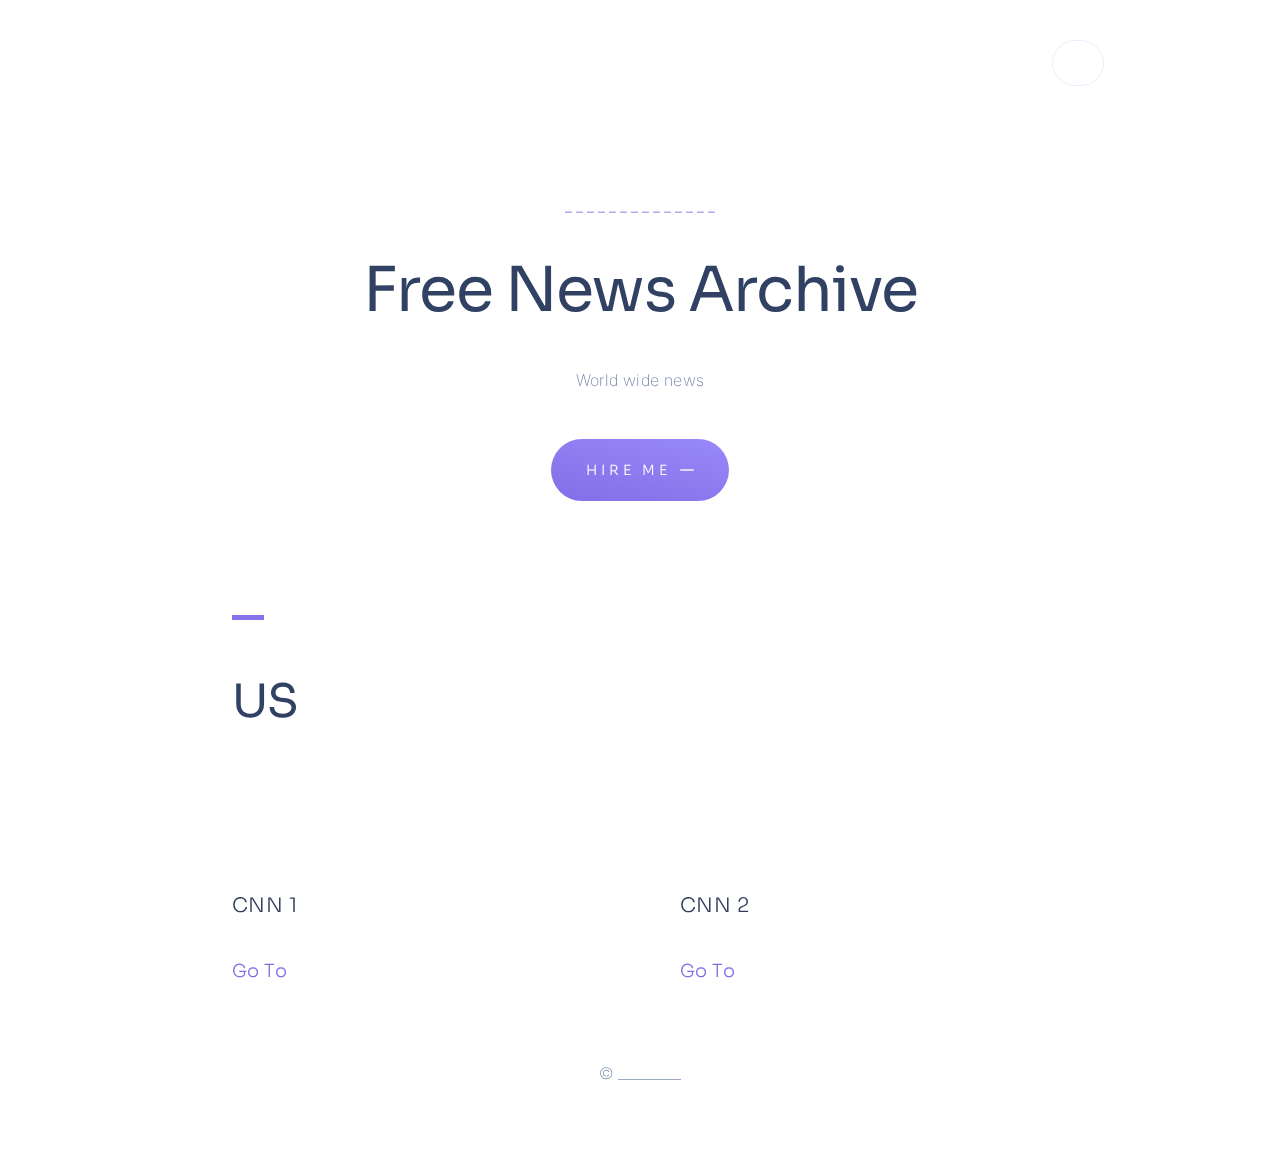
==== commit 4a473e83: "c" ====
--- a/index.html
+++ b/index.html
@@ -6,14 +6,14 @@
 <style lang="en" type="text/css" id="dark-mode-native-style"></style>
 
 <head>
-    <title>Free Live New sArchive</title>
+    <title>Free Live News Archive</title>
     <meta charset="utf-8">
     <meta name="viewport" content="width=device-width,initial-scale=1,user-scalable=no">
-    <meta name="description" content="Freelancer">
-    <meta property="og:site_name" content="Freelancer">
-    <meta property="og:title" content="Freelancer">
+    <meta name="description" content="Free Live News Archive">
+    <meta property="og:site_name" content="Free Live News Archive">
+    <meta property="og:title" content="Free Live News Archive">
     <meta property="og:type" content="website">
-    <meta property="og:description" content="Freelancer">
+    <meta property="og:description" content="Free Live News Archive">
     <meta property="og:image" content="https://24c888e45d8f9661.demo.carrd.co/assets/images/card.jpg?v=2b99aba4">
     <meta property="og:image:type" content="image/jpeg">
     <meta property="og:image:width" content="1280">
@@ -24,9043 +24,10 @@
     <link
         href="https://fonts.googleapis.com/css?family=Inter:200,200italic,300,300italic%7CSora:300,300italic,400,400italic,200,200italic%7CRock+Salt:400,400italic"
         rel="stylesheet" type="text/css">
-    <style>
-        html,
-        body,
-        div,
-        span,
-        applet,
-        object,
-        iframe,
-        h1,
-        h2,
-        h3,
-        h4,
-        h5,
-        h6,
-        p,
-        blockquote,
-        pre,
-        a,
-        abbr,
-        acronym,
-        address,
-        big,
-        cite,
-        code,
-        del,
-        dfn,
-        em,
-        img,
-        ins,
-        kbd,
-        q,
-        s,
-        samp,
-        small,
-        strike,
-        strong,
-        sub,
-        sup,
-        tt,
-        var,
-        b,
-        u,
-        i,
-        center,
-        dl,
-        dt,
-        dd,
-        ol,
-        ul,
-        li,
-        fieldset,
-        form,
-        label,
-        legend,
-        table,
-        caption,
-        tbody,
-        tfoot,
-        thead,
-        tr,
-        th,
-        td,
-        article,
-        aside,
-        canvas,
-        details,
-        embed,
-        figure,
-        figcaption,
-        footer,
-        header,
-        hgroup,
-        menu,
-        nav,
-        output,
-        ruby,
-        section,
-        summary,
-        time,
-        mark,
-        audio,
-        video {
-            margin: 0;
-            padding: 0;
-            border: 0;
-            font-size: 100%;
-            font: inherit;
-            vertical-align: baseline;
-        }
-
-        article,
-        aside,
-        details,
-        figcaption,
-        figure,
-        footer,
-        header,
-        hgroup,
-        menu,
-        nav,
-        section {
-            display: block;
-        }
-
-        body {
-            line-height: 1;
-        }
-
-        ol,
-        ul {
-            list-style: none;
-        }
-
-        blockquote,
-        q {
-            quotes: none;
-        }
-
-        blockquote:before,
-        blockquote:after,
-        q:before,
-        q:after {
-            content: '';
-            content: none;
-        }
-
-        table {
-            border-collapse: collapse;
-            border-spacing: 0;
-        }
-
-        body {
-            -webkit-text-size-adjust: none
-        }
-
-        mark {
-            background-color: transparent;
-            color: inherit
-        }
-
-        input::-moz-focus-inner {
-            border: 0;
-            padding: 0
-        }
-
-        input[type="text"],
-        input[type="email"],
-        select,
-        textarea {
-            -moz-appearance: none;
-            -webkit-appearance: none;
-            -ms-appearance: none;
-            appearance: none
-        }
-
-        *,
-        *:before,
-        *:after {
-            box-sizing: border-box;
-        }
-
-        body {
-            min-width: 320px;
-            min-height: var(--viewport-height);
-            line-height: 1.0;
-            word-wrap: break-word;
-            overflow-x: hidden;
-        }
-
-        body:before {
-            content: '';
-            display: block;
-            position: fixed;
-            top: 0;
-            left: 0;
-            width: 100vw;
-            height: var(--background-height);
-            z-index: 0;
-            pointer-events: none;
-            transform: scale(1);
-            background-attachment: scroll;
-            background-image: url('assets/images/bg.svg?v=2b99aba4');
-            background-position: center;
-            background-repeat: no-repeat;
-            background-size: cover;
-            background-color: #FFFFFF;
-        }
-
-        :root {
-            --site-language-direction: ltr;
-            --site-language-alignment: left;
-            --viewport-height: 100vh;
-            --background-height: 100vh;
-        }
-
-        html {
-            font-size: 17pt;
-        }
-
-        u {
-            text-decoration: underline;
-        }
-
-        strong {
-            color: inherit;
-            font-weight: bolder;
-        }
-
-        em {
-            font-style: italic;
-        }
-
-        code {
-            font-family: 'Lucida Console', 'Courier New', monospace;
-            font-weight: normal;
-            text-indent: 0;
-            letter-spacing: 0;
-            font-size: 0.9em;
-            margin: 0 0.25em;
-            padding: 0.25em 0.5em;
-            background-color: rgba(144, 144, 144, 0.25);
-            border-radius: 0.25em;
-        }
-
-        mark {
-            background-color: rgba(144, 144, 144, 0.25);
-        }
-
-        s {
-            text-decoration: line-through;
-        }
-
-        a {
-            color: inherit;
-            text-decoration: underline;
-            transition: color 0.25s ease;
-        }
-
-        #wrapper {
-            -webkit-overflow-scrolling: touch;
-            display: flex;
-            flex-direction: column;
-            align-items: center;
-            justify-content: center;
-            min-height: var(--viewport-height);
-            position: relative;
-            z-index: 2;
-            overflow: hidden;
-        }
-
-        #main {
-            display: flex;
-            position: relative;
-            max-width: 100%;
-            z-index: 1;
-            align-items: center;
-            justify-content: center;
-            flex-grow: 0;
-            flex-shrink: 0;
-            text-align: left;
-        }
-
-        #main>.inner {
-            position: relative;
-            z-index: 1;
-            border-radius: inherit;
-            padding: 1.75rem 3.5rem;
-            max-width: 100%;
-            width: 70rem;
-        }
-
-        #main>.inner>header {
-            margin-bottom: 0rem;
-        }
-
-        #main>.inner>footer {
-            margin-top: 0rem;
-            border-bottom-left-radius: inherit;
-            border-bottom-right-radius: inherit;
-        }
-
-        #main>.inner>*>* {
-            margin-top: 0rem;
-            margin-bottom: 0rem;
-        }
-
-        #main>.inner>*> :first-child {
-            margin-top: 0 !important;
-        }
-
-        #main>.inner>*> :last-child {
-            margin-bottom: 0 !important;
-        }
-
-        #main>.inner>.full {
-            margin-left: calc(-3.5rem);
-            width: calc(100% + 7rem + 0.4725px);
-            max-width: calc(100% + 7rem + 0.4725px);
-        }
-
-        #main>.inner>.full:first-child {
-            margin-top: -1.75rem !important;
-            border-top-left-radius: inherit;
-            border-top-right-radius: inherit;
-        }
-
-        #main>.inner>.full:last-child {
-            margin-bottom: -1.75rem !important;
-            border-bottom-left-radius: inherit;
-            border-bottom-right-radius: inherit;
-        }
-
-        #main>.inner>.full.screen {
-            width: 100vw;
-            max-width: 100vw;
-            position: relative;
-            border-radius: 0 !important;
-            left: 50%;
-            right: auto;
-            margin-left: -50vw;
-        }
-
-        #main>.inner>*>.full {
-            margin-left: calc(-3.5rem);
-            width: calc(100% + 7rem + 0.4725px);
-            max-width: calc(100% + 7rem + 0.4725px);
-        }
-
-        #main>.inner>*>.full.screen {
-            width: 100vw;
-            max-width: 100vw;
-            position: relative;
-            border-radius: 0 !important;
-            left: 50%;
-            right: auto;
-            margin-left: -50vw;
-        }
-
-        #main>.inner>footer>.full:last-child {
-            margin-bottom: -1.75rem !important;
-            border-bottom-left-radius: inherit;
-            border-bottom-right-radius: inherit;
-        }
-
-        #main>.inner>.active>.full:first-child {
-            margin-top: -1.75rem !important;
-            border-top-left-radius: inherit;
-            border-top-right-radius: inherit;
-        }
-
-        #main>.inner>.active {
-            border-top-left-radius: inherit;
-            border-top-right-radius: inherit;
-        }
-
-        #main>.inner>section>* {
-            transition: opacity 0.75s ease-in-out 0.25s;
-        }
-
-        body.is-loading #main>.inner>section>* {
-            opacity: 0;
-        }
-
-        #main>.inner>section> :nth-child(2) {
-            transition-delay: 0.5s;
-        }
-
-        #main>.inner>section> :nth-child(3) {
-            transition-delay: 0.75s;
-        }
-
-        #main>.inner>section> :nth-child(4) {
-            transition-delay: 1s;
-        }
-
-        #main>.inner>section> :nth-child(5) {
-            transition-delay: 1.25s;
-        }
-
-        #main>.inner>section> :nth-child(6) {
-            transition-delay: 1.5s;
-        }
-
-        #main>.inner>section> :nth-child(7) {
-            transition-delay: 1.75s;
-        }
-
-        #main>.inner>section> :nth-child(8) {
-            transition-delay: 2s;
-        }
-
-        #main>.inner>section> :nth-child(9) {
-            transition-delay: 2.25s;
-        }
-
-        #main>.inner>section> :nth-child(10) {
-            transition-delay: 2.5s;
-        }
-
-        #main>.inner>section> :nth-child(11) {
-            transition-delay: 2.75s;
-        }
-
-        #main>.inner>section> :nth-child(12) {
-            transition-delay: 3s;
-        }
-
-        #main>.inner>section> :nth-child(13) {
-            transition-delay: 3.25s;
-        }
-
-        #main>.inner>section> :nth-child(14) {
-            transition-delay: 3.5s;
-        }
-
-        #main>.inner>section> :nth-child(15) {
-            transition-delay: 3.75s;
-        }
-
-        #main>.inner>section> :nth-child(16) {
-            transition-delay: 4s;
-        }
-
-        #main>.inner>section> :nth-child(17) {
-            transition-delay: 4.25s;
-        }
-
-        #main>.inner>section> :nth-child(18) {
-            transition-delay: 4.5s;
-        }
-
-        #main>.inner>section> :nth-child(19) {
-            transition-delay: 4.75s;
-        }
-
-        #main>.inner>section> :nth-child(20) {
-            transition-delay: 5s;
-        }
-
-        #main>.inner>section> :nth-child(21) {
-            transition-delay: 5.25s;
-        }
-
-        #main>.inner>section> :nth-child(22) {
-            transition-delay: 5.5s;
-        }
-
-        #main>.inner>section> :nth-child(23) {
-            transition-delay: 5.75s;
-        }
-
-        #main>.inner>section> :nth-child(24) {
-            transition-delay: 6s;
-        }
-
-        #main>.inner>section> :nth-child(25) {
-            transition-delay: 6.25s;
-        }
-
-        #main>.inner>section> :nth-child(26) {
-            transition-delay: 6.5s;
-        }
-
-        #main>.inner>section> :nth-child(27) {
-            transition-delay: 6.75s;
-        }
-
-        #main>.inner>section> :nth-child(28) {
-            transition-delay: 7s;
-        }
-
-        #main>.inner>section> :nth-child(29) {
-            transition-delay: 7.25s;
-        }
-
-        #main>.inner>section> :nth-child(30) {
-            transition-delay: 7.5s;
-        }
-
-        #main>.inner>section> :nth-child(31) {
-            transition-delay: 7.75s;
-        }
-
-        #main>.inner>section> :nth-child(32) {
-            transition-delay: 8s;
-        }
-
-        #main>.inner>section> :nth-child(33) {
-            transition-delay: 8.25s;
-        }
-
-        #main>.inner>section> :nth-child(34) {
-            transition-delay: 8.5s;
-        }
-
-        #main>.inner>section> :nth-child(35) {
-            transition-delay: 8.75s;
-        }
-
-        #main>.inner>section> :nth-child(36) {
-            transition-delay: 9s;
-        }
-
-        #main>.inner>section> :nth-child(37) {
-            transition-delay: 9.25s;
-        }
-
-        #main>.inner>section> :nth-child(38) {
-            transition-delay: 9.5s;
-        }
-
-        #main>.inner>section> :nth-child(39) {
-            transition-delay: 9.75s;
-        }
-
-        #main>.inner>section> :nth-child(40) {
-            transition-delay: 10s;
-        }
-
-        #main>.inner>section> :nth-child(41) {
-            transition-delay: 10.25s;
-        }
-
-        #main>.inner>section> :nth-child(42) {
-            transition-delay: 10.5s;
-        }
-
-        #main>.inner>section> :nth-child(43) {
-            transition-delay: 10.75s;
-        }
-
-        #main>.inner>section> :nth-child(44) {
-            transition-delay: 11s;
-        }
-
-        #main>.inner>section> :nth-child(45) {
-            transition-delay: 11.25s;
-        }
-
-        #main>.inner>section> :nth-child(46) {
-            transition-delay: 11.5s;
-        }
-
-        #main>.inner>section> :nth-child(47) {
-            transition-delay: 11.75s;
-        }
-
-        #main>.inner>section> :nth-child(48) {
-            transition-delay: 12s;
-        }
-
-        #main>.inner>section> :nth-child(49) {
-            transition-delay: 12.25s;
-        }
-
-        #main>.inner>section> :nth-child(50) {
-            transition-delay: 12.5s;
-        }
-
-        #main>.inner>section> :nth-child(51) {
-            transition-delay: 12.75s;
-        }
-
-        #main>.inner>section> :nth-child(52) {
-            transition-delay: 13s;
-        }
-
-        #main>.inner>section> :nth-child(53) {
-            transition-delay: 13.25s;
-        }
-
-        #main>.inner>section> :nth-child(54) {
-            transition-delay: 13.5s;
-        }
-
-        #main>.inner>section> :nth-child(55) {
-            transition-delay: 13.75s;
-        }
-
-        #main>.inner>section> :nth-child(56) {
-            transition-delay: 14s;
-        }
-
-        #main>.inner>section> :nth-child(57) {
-            transition-delay: 14.25s;
-        }
-
-        #main>.inner>section> :nth-child(58) {
-            transition-delay: 14.5s;
-        }
-
-        #main>.inner>section> :nth-child(59) {
-            transition-delay: 14.75s;
-        }
-
-        #main>.inner>section> :nth-child(60) {
-            transition-delay: 15s;
-        }
-
-        #main>.inner>section> :nth-child(61) {
-            transition-delay: 15.25s;
-        }
-
-        #main>.inner>section> :nth-child(62) {
-            transition-delay: 15.5s;
-        }
-
-        #main>.inner>section> :nth-child(63) {
-            transition-delay: 15.75s;
-        }
-
-        #main>.inner>section> :nth-child(64) {
-            transition-delay: 16s;
-        }
-
-        #main>.inner>section> :nth-child(65) {
-            transition-delay: 16.25s;
-        }
-
-        #main>.inner>section> :nth-child(66) {
-            transition-delay: 16.5s;
-        }
-
-        #main>.inner>section> :nth-child(67) {
-            transition-delay: 16.75s;
-        }
-
-        #main>.inner>section> :nth-child(68) {
-            transition-delay: 17s;
-        }
-
-        #main>.inner>section> :nth-child(69) {
-            transition-delay: 17.25s;
-        }
-
-        #main>.inner>section> :nth-child(70) {
-            transition-delay: 17.5s;
-        }
-
-        #main>.inner>section> :nth-child(71) {
-            transition-delay: 17.75s;
-        }
-
-        #main>.inner>section> :nth-child(72) {
-            transition-delay: 18s;
-        }
-
-        #main>.inner>section> :nth-child(73) {
-            transition-delay: 18.25s;
-        }
-
-        #main>.inner>section> :nth-child(74) {
-            transition-delay: 18.5s;
-        }
-
-        #main>.inner>section> :nth-child(75) {
-            transition-delay: 18.75s;
-        }
-
-        #main>.inner>section> :nth-child(76) {
-            transition-delay: 19s;
-        }
-
-        #main>.inner>section> :nth-child(77) {
-            transition-delay: 19.25s;
-        }
-
-        #main>.inner>section> :nth-child(78) {
-            transition-delay: 19.5s;
-        }
-
-        #main>.inner>section> :nth-child(79) {
-            transition-delay: 19.75s;
-        }
-
-        #main>.inner>section> :nth-child(80) {
-            transition-delay: 20s;
-        }
-
-        #main>.inner>section> :nth-child(81) {
-            transition-delay: 20.25s;
-        }
-
-        #main>.inner>section> :nth-child(82) {
-            transition-delay: 20.5s;
-        }
-
-        #main>.inner>section> :nth-child(83) {
-            transition-delay: 20.75s;
-        }
-
-        #main>.inner>section> :nth-child(84) {
-            transition-delay: 21s;
-        }
-
-        #main>.inner>section> :nth-child(85) {
-            transition-delay: 21.25s;
-        }
-
-        #main>.inner>section> :nth-child(86) {
-            transition-delay: 21.5s;
-        }
-
-        #main>.inner>section> :nth-child(87) {
-            transition-delay: 21.75s;
-        }
-
-        #main>.inner>section> :nth-child(88) {
-            transition-delay: 22s;
-        }
-
-        #main>.inner>section> :nth-child(89) {
-            transition-delay: 22.25s;
-        }
-
-        #main>.inner>section> :nth-child(90) {
-            transition-delay: 22.5s;
-        }
-
-        body.is-instant #main,
-        body.is-instant #main>.inner>*,
-        body.is-instant #main>.inner>section>* {
-            transition: none !important;
-        }
-
-        body.is-instant:after {
-            display: none !important;
-            transition: none !important;
-        }
-
-        @keyframes loading-spinner {
-            0% {
-                transform: rotate(0deg);
-            }
-
-            100% {
-                transform: rotate(360deg);
-            }
-        }
-
-        .deferred:before {
-            content: '';
-            display: block;
-            width: 4rem;
-            height: 4rem;
-            position: absolute;
-            top: 50%;
-            left: 50%;
-            margin: -2rem 0 0 -2rem;
-            animation: loading-spinner 1s infinite linear;
-            transition: opacity 0.25s ease;
-            transition-delay: 0.5s;
-            opacity: 0;
-            z-index: -1;
-            background-image: url('[data-uri]');
-            background-position: center;
-            background-repeat: no-repeat;
-            background-size: 3rem;
-        }
-
-        .deferred.loading:before {
-            opacity: 0.35;
-            z-index: 0;
-        }
-
-        h1,
-        h2,
-        h3,
-        p {
-            direction: var(--site-language-direction);
-        }
-
-        h1 br+br,
-        h2 br+br,
-        h3 br+br,
-        p br+br {
-            display: block;
-            content: ' ';
-        }
-
-        h1 .li,
-        h2 .li,
-        h3 .li,
-        p .li {
-            display: list-item;
-            padding-left: 0.5em;
-            margin: 0.75em 0 0 1em;
-        }
-
-        h1.style2,
-        h2.style2,
-        h3.style2,
-        p.style2 br+br {
-            margin-top: 1.2rem;
-        }
-
-        h1.style2,
-        h2.style2,
-        h3.style2,
-        p.style2 {
-            color: #7284A6;
-            font-family: 'Inter', sans-serif;
-            font-size: 1em;
-            line-height: 2;
-            font-weight: 200;
-        }
-
-        h1.style2 a,
-        h2.style2 a,
-        h3.style2 a,
-        p.style2 a {
-            color: #7A82FF;
-            text-decoration: none;
-        }
-
-        h1.style2 a:hover,
-        h2.style2 a:hover,
-        h3.style2 a:hover,
-        p.style2 a:hover {
-            color: #747989;
-        }
-
-        h1.style2 mark,
-        h2.style2 mark,
-        h3.style2 mark,
-        p.style2 mark {
-            background-color: transparent;
-        }
-
-        h1.style5,
-        h2.style5,
-        h3.style5,
-        p.style5 br+br {
-            margin-top: 0.75rem;
-        }
-
-        h1.style5,
-        h2.style5,
-        h3.style5,
-        p.style5 {
-            color: #303D59;
-            font-family: 'Sora', sans-serif;
-            letter-spacing: 0.025rem;
-            width: calc(100% + 0.025rem);
-            font-size: 1.25em;
-            line-height: 1.25;
-            font-weight: 300;
-        }
-
-        h1.style5 a,
-        h2.style5 a,
-        h3.style5 a,
-        p.style5 a {
-            text-decoration: none;
-        }
-
-        h1.style5 a:hover,
-        h2.style5 a:hover,
-        h3.style5 a:hover,
-        p.style5 a:hover {
-            text-decoration: underline;
-        }
-
-        h1.style5 mark,
-        h2.style5 mark,
-        h3.style5 mark,
-        p.style5 mark {
-            color: #8366FB;
-            background-color: transparent;
-        }
-
-        h1.style4,
-        h2.style4,
-        h3.style4,
-        p.style4 br+br {
-            margin-top: 0.825rem;
-        }
-
-        h1.style4,
-        h2.style4,
-        h3.style4,
-        p.style4 {
-            color: #314163;
-            font-family: 'Sora', sans-serif;
-            letter-spacing: -0.1rem;
-            width: 100%;
-            font-size: 3.875em;
-            line-height: 1.375;
-            font-weight: 400;
-        }
-
-        h1.style4 a,
-        h2.style4 a,
-        h3.style4 a,
-        p.style4 a {
-            color: #7964DF;
-            text-decoration: underline;
-        }
-
-        h1.style4 a:hover,
-        h2.style4 a:hover,
-        h3.style4 a:hover,
-        p.style4 a:hover {
-            text-decoration: none;
-        }
-
-        h1.style4 mark,
-        h2.style4 mark,
-        h3.style4 mark,
-        p.style4 mark {
-            background-color: transparent;
-        }
-
-        h1.style1,
-        h2.style1,
-        h3.style1,
-        p.style1 br+br {
-            margin-top: 0.9rem;
-        }
-
-        h1.style1,
-        h2.style1,
-        h3.style1,
-        p.style1 {
-            text-transform: uppercase;
-            color: #836EE6;
-            font-family: 'Sora', sans-serif;
-            letter-spacing: 0.25rem;
-            width: calc(100% + 0.25rem);
-            font-size: 0.75em;
-            line-height: 1.5;
-            font-weight: 400;
-        }
-
-        h1.style1 a,
-        h2.style1 a,
-        h3.style1 a,
-        p.style1 a {
-            color: #7A82FF;
-            text-decoration: none;
-        }
-
-        h1.style1 a:hover,
-        h2.style1 a:hover,
-        h3.style1 a:hover,
-        p.style1 a:hover {
-            color: #747989;
-        }
-
-        h1.style1 mark,
-        h2.style1 mark,
-        h3.style1 mark,
-        p.style1 mark {
-            background-color: transparent;
-        }
-
-        #text13 br+br {
-            margin-top: 1.125rem;
-        }
-
-        #text13 {
-            color: #7284A6;
-            font-family: 'Inter', sans-serif;
-            letter-spacing: 0.025rem;
-            width: calc(100% + 0.025rem);
-            font-size: 1em;
-            line-height: 1.875;
-            font-weight: 200;
-        }
-
-        #text13 a {
-            color: #7A82FF;
-            text-decoration: none;
-        }
-
-        #text13 a:hover {
-            color: #747989;
-        }
-
-        #text13 mark {
-            background-color: transparent;
-        }
-
-        h1.style3,
-        h2.style3,
-        h3.style3,
-        p.style3 br+br {
-            margin-top: 0.75rem;
-        }
-
-        h1.style3,
-        h2.style3,
-        h3.style3,
-        p.style3 {
-            color: #314163;
-            font-family: 'Sora', sans-serif;
-            letter-spacing: -0.05rem;
-            width: 100%;
-            font-size: 2.875em;
-            line-height: 1.25;
-            font-weight: 400;
-        }
-
-        h1.style3 a,
-        h2.style3 a,
-        h3.style3 a,
-        p.style3 a {
-            text-decoration: none;
-        }
-
-        h1.style3 a:hover,
-        h2.style3 a:hover,
-        h3.style3 a:hover,
-        p.style3 a:hover {
-            text-decoration: underline;
-        }
-
-        h1.style3 mark,
-        h2.style3 mark,
-        h3.style3 mark,
-        p.style3 mark {
-            background-color: transparent;
-        }
-
-        #text39 br+br {
-            margin-top: 0.75rem;
-        }
-
-        #text39 {
-            color: #8672E9;
-            font-family: 'Rock Salt', cursive;
-            font-size: 1.125em;
-            line-height: 1.25;
-            font-weight: 400;
-        }
-
-        #text39 a {
-            text-decoration: none;
-        }
-
-        #text39 a:hover {
-            text-decoration: underline;
-        }
-
-        #text39 mark {
-            color: #8366FB;
-            background-color: transparent;
-        }
-
-        #text104 br+br {
-            margin-top: 0.75rem;
-        }
-
-        #text104 {
-            color: #314163;
-            font-family: 'Sora', sans-serif;
-            letter-spacing: -0.05rem;
-            width: 100%;
-            font-size: 3em;
-            line-height: 1.25;
-            font-weight: 400;
-        }
-
-        #text104 a {
-            text-decoration: none;
-        }
-
-        #text104 a:hover {
-            text-decoration: underline;
-        }
-
-        #text104 mark {
-            color: #7284A6;
-            background-color: transparent;
-        }
-
-        .image {
-            position: relative;
-            max-width: 100%;
-            display: block;
-        }
-
-        .image .frame {
-            width: 100%;
-            max-width: 100%;
-            display: inline-block;
-            vertical-align: top;
-            overflow: hidden;
-            -webkit-backface-visibility: hidden;
-            -webkit-transform: translate3d(0, 0, 0);
-        }
-
-        .image .frame img {
-            width: inherit;
-            max-width: 100%;
-            vertical-align: top;
-            border-radius: 0 !important;
-        }
-
-        .image.full .frame {
-            display: block;
-        }
-
-        .image.full:first-child .frame {
-            border-top-left-radius: inherit;
-            border-top-right-radius: inherit;
-        }
-
-        .image.full:last-child .frame {
-            border-bottom-left-radius: inherit;
-            border-bottom-right-radius: inherit;
-        }
-
-        .image.style2:not(:first-child) {
-            margin-top: 3.25rem !important;
-        }
-
-        .image.style2:not(:last-child) {
-            margin-bottom: 3.25rem !important;
-        }
-
-        .image.style2 .frame {
-            width: 100vw;
-            transition: none;
-        }
-
-        .image.style2 .frame img {
-            transition: none;
-        }
-
-        #image36:not(:first-child) {
-            margin-top: 3rem !important;
-        }
-
-        #image36:not(:last-child) {
-            margin-bottom: 3rem !important;
-        }
-
-        #image36 .frame {
-            width: 1.75rem;
-            transition: none;
-        }
-
-        #image36 .frame img {
-            transition: none;
-        }
-
-        #image07:not(:first-child) {
-            margin-top: 3rem !important;
-        }
-
-        #image07:not(:last-child) {
-            margin-bottom: 3rem !important;
-        }
-
-        #image07 .frame {
-            width: 100vw;
-            transition: none;
-        }
-
-        #image07 .frame img {
-            transition: none;
-        }
-
-        .image.style1:not(:first-child) {
-            margin-top: 3rem !important;
-        }
-
-        .image.style1:not(:last-child) {
-            margin-bottom: 3rem !important;
-        }
-
-        .image.style1 .frame {
-            width: 3.5rem;
-            transition: none;
-        }
-
-        .image.style1 .frame img {
-            transition: none;
-        }
-
-        .links {
-            cursor: default;
-            padding: 0;
-            line-height: 1.5;
-        }
-
-        .links li {
-            position: relative;
-        }
-
-        .links li a {
-            direction: var(--site-language-direction);
-            display: block;
-        }
-
-        .links.style1 {
-            margin-left: -0.5rem;
-            width: calc(100% + 1.025rem);
-            font-family: 'Sora', sans-serif;
-            letter-spacing: 0.025rem;
-            font-size: 1.125em;
-            font-weight: 300;
-        }
-
-        .links.style1 li {
-            display: inline-block;
-            vertical-align: middle;
-            margin: 0.5rem;
-        }
-
-        .links.style1 li a {
-            color: #836EE6;
-            text-decoration: none;
-        }
-
-        .links.style1 li a:hover {
-            color: #9581F0;
-        }
-
-        #links01 .n01 a:hover {
-            color: #9581F0;
-        }
-
-        #links02 .n01 a:hover {
-            color: #9581F0;
-        }
-
-        .container {
-            position: relative;
-        }
-
-        .container>.wrapper {
-            vertical-align: top;
-            position: relative;
-            max-width: 100%;
-            border-radius: inherit;
-        }
-
-        .container>.wrapper>.inner {
-            vertical-align: top;
-            position: relative;
-            max-width: 100%;
-            border-radius: inherit;
-        }
-
-        #main .container.full:first-child>.wrapper {
-            border-top-left-radius: inherit;
-            border-top-right-radius: inherit;
-        }
-
-        #main .container.full:last-child>.wrapper {
-            border-bottom-left-radius: inherit;
-            border-bottom-right-radius: inherit;
-        }
-
-        #main .container.full:first-child>.wrapper>.inner {
-            border-top-left-radius: inherit;
-            border-top-right-radius: inherit;
-        }
-
-        #main .container.full:last-child>.wrapper>.inner {
-            border-bottom-left-radius: inherit;
-            border-bottom-right-radius: inherit;
-        }
-
-        #container02>.wrapper>.inner {
-            text-align: right;
-            padding: 2.25rem 6rem;
-        }
-
-        #container02 {
-            display: flex;
-            width: 100%;
-            align-items: center;
-            justify-content: center;
-            background-color: transparent;
-        }
-
-        #container02>.wrapper {
-            width: 100%;
-            max-width: 70rem;
-        }
-
-        #container02.default>.wrapper>.inner>* {
-            margin-top: 2.125rem;
-            margin-bottom: 2.125rem;
-        }
-
-        #container02.default>.wrapper>.inner>*:first-child {
-            margin-top: 0 !important;
-        }
-
-        #container02.default>.wrapper>.inner>*:last-child {
-            margin-bottom: 0 !important;
-        }
-
-        #container02.columns>.wrapper>.inner {
-            flex-wrap: wrap;
-            display: flex;
-            align-items: center;
-        }
-
-        #container02.columns>.wrapper>.inner>* {
-            flex-shrink: 0;
-            flex-grow: 0;
-            max-width: 100%;
-            padding: 0 0 0 0rem;
-        }
-
-        #container02.columns>.wrapper>.inner>*>* {
-            margin-top: 2.125rem;
-            margin-bottom: 2.125rem;
-        }
-
-        #container02.columns>.wrapper>.inner>*>*:first-child {
-            margin-top: 0 !important;
-        }
-
-        #container02.columns>.wrapper>.inner>*>*:last-child {
-            margin-bottom: 0 !important;
-        }
-
-        #container02.columns>.wrapper>.inner>*:first-child {
-            margin-left: 0rem;
-        }
-
-        #container02.default>.wrapper>.inner>.full {
-            margin-left: calc(-6rem);
-            width: calc(100% + 12rem + 0.4725px);
-            max-width: none;
-        }
-
-        #container02.default>.wrapper>.inner>.full:first-child {
-            margin-top: -2.25rem !important;
-            border-top-left-radius: inherit;
-            border-top-right-radius: inherit;
-        }
-
-        #container02.default>.wrapper>.inner>.full:last-child {
-            margin-bottom: -2.25rem !important;
-            border-bottom-left-radius: inherit;
-            border-bottom-right-radius: inherit;
-        }
-
-        #container02.columns>.wrapper>.inner>div>.full {
-            margin-left: calc(-0rem);
-            width: calc(100% + 0rem + 0.4725px);
-            max-width: none;
-        }
-
-        #container02.columns>.wrapper>.inner>div:first-child>.full {
-            margin-left: calc(-6rem);
-            width: calc(100% + 6rem + 0.4725px);
-        }
-
-        #container02.columns>.wrapper>.inner>div:last-child>.full {
-            width: calc(100% + 6rem + 0.4725px);
-        }
-
-        #container02.columns>.wrapper>.inner>div>.full:first-child {
-            margin-top: calc(-2.25rem) !important;
-        }
-
-        #container02.columns>.wrapper>.inner>div>.full:last-child {
-            margin-bottom: calc(-2.25rem) !important;
-        }
-
-        #container02.columns>.wrapper>.inner>.full {
-            align-self: stretch;
-        }
-
-        #container02.columns>.wrapper>.inner>.full:first-child {
-            border-top-left-radius: inherit;
-            border-bottom-left-radius: inherit;
-        }
-
-        #container02.columns>.wrapper>.inner>.full:last-child {
-            border-top-right-radius: inherit;
-            border-bottom-right-radius: inherit;
-        }
-
-        #container02.columns>.wrapper>.inner>.full>.full:first-child:last-child {
-            height: calc(100% + 4.5rem);
-            border-radius: inherit;
-        }
-
-        #container02.columns>.wrapper>.inner>.full>.full:first-child:last-child>* {
-            position: absolute;
-            width: 100%;
-            height: 100%;
-            border-radius: inherit;
-        }
-
-        #container02.columns>.wrapper>.inner>.full>.full:first-child:last-child>*>* {
-            height: 100%;
-            border-radius: inherit;
-        }
-
-        #container02>.wrapper>.inner> :nth-child(1) {
-            width: 50%;
-            text-align: left;
-        }
-
-        #container02>.wrapper>.inner> :nth-child(2) {
-            width: 50%;
-        }
-
-        #container13:not(:last-child) {
-            margin-bottom: 1.5rem !important;
-        }
-
-        #container13>.wrapper>.inner {
-            text-align: center;
-            padding: 4.5rem 6rem;
-        }
-
-        #container13 {
-            display: flex;
-            width: 100%;
-            align-items: center;
-            justify-content: center;
-            background-color: transparent;
-        }
-
-        #container13>.wrapper {
-            width: 100%;
-            max-width: 60rem;
-        }
-
-        #container13.default>.wrapper>.inner>* {
-            margin-top: 2rem;
-            margin-bottom: 2rem;
-        }
-
-        #container13.default>.wrapper>.inner>*:first-child {
-            margin-top: 0 !important;
-        }
-
-        #container13.default>.wrapper>.inner>*:last-child {
-            margin-bottom: 0 !important;
-        }
-
-        #container13.columns>.wrapper>.inner {
-            flex-wrap: wrap;
-            display: flex;
-            align-items: center;
-        }
-
-        #container13.columns>.wrapper>.inner>* {
-            flex-shrink: 0;
-            flex-grow: 0;
-            max-width: 100%;
-            padding: 0 0 0 7rem;
-        }
-
-        #container13.columns>.wrapper>.inner>*>* {
-            margin-top: 2rem;
-            margin-bottom: 2rem;
-        }
-
-        #container13.columns>.wrapper>.inner>*>*:first-child {
-            margin-top: 0 !important;
-        }
-
-        #container13.columns>.wrapper>.inner>*>*:last-child {
-            margin-bottom: 0 !important;
-        }
-
-        #container13.columns>.wrapper>.inner>*:first-child {
-            margin-left: -7rem;
-        }
-
-        #container13.default>.wrapper>.inner>.full {
-            margin-left: calc(-6rem);
-            width: calc(100% + 12rem + 0.4725px);
-            max-width: none;
-        }
-
-        #container13.default>.wrapper>.inner>.full:first-child {
-            margin-top: -4.5rem !important;
-            border-top-left-radius: inherit;
-            border-top-right-radius: inherit;
-        }
-
-        #container13.default>.wrapper>.inner>.full:last-child {
-            margin-bottom: -4.5rem !important;
-            border-bottom-left-radius: inherit;
-            border-bottom-right-radius: inherit;
-        }
-
-        #container13.columns>.wrapper>.inner>div>.full {
-            margin-left: calc(-3.5rem);
-            width: calc(100% + 7rem + 0.4725px);
-            max-width: none;
-        }
-
-        #container13.columns>.wrapper>.inner>div:first-child>.full {
-            margin-left: calc(-6rem);
-            width: calc(100% + 9.5rem + 0.4725px);
-        }
-
-        #container13.columns>.wrapper>.inner>div:last-child>.full {
-            width: calc(100% + 9.5rem + 0.4725px);
-        }
-
-        #container13.columns>.wrapper>.inner>div>.full:first-child {
-            margin-top: calc(-4.5rem) !important;
-        }
-
-        #container13.columns>.wrapper>.inner>div>.full:last-child {
-            margin-bottom: calc(-4.5rem) !important;
-        }
-
-        #container13.columns>.wrapper>.inner>.full {
-            align-self: stretch;
-        }
-
-        #container13.columns>.wrapper>.inner>.full:first-child {
-            border-top-left-radius: inherit;
-            border-bottom-left-radius: inherit;
-        }
-
-        #container13.columns>.wrapper>.inner>.full:last-child {
-            border-top-right-radius: inherit;
-            border-bottom-right-radius: inherit;
-        }
-
-        #container13.columns>.wrapper>.inner>.full>.full:first-child:last-child {
-            height: calc(100% + 9rem);
-            border-radius: inherit;
-        }
-
-        #container13.columns>.wrapper>.inner>.full>.full:first-child:last-child>* {
-            position: absolute;
-            width: 100%;
-            height: 100%;
-            border-radius: inherit;
-        }
-
-        #container13.columns>.wrapper>.inner>.full>.full:first-child:last-child>*>* {
-            height: 100%;
-            border-radius: inherit;
-        }
-
-        #container11:not(:last-child) {
-            margin-bottom: 5.75rem !important;
-        }
-
-        #container11>.wrapper>.inner {
-            text-align: left;
-            padding: 0rem 6rem;
-        }
-
-        #container11 {
-            display: flex;
-            width: 100%;
-            align-items: center;
-            justify-content: center;
-            background-color: transparent;
-        }
-
-        #container11>.wrapper {
-            width: 100%;
-            max-width: 70rem;
-        }
-
-        #container11.default>.wrapper>.inner>* {
-            margin-top: 2.25rem;
-            margin-bottom: 2.25rem;
-        }
-
-        #container11.default>.wrapper>.inner>*:first-child {
-            margin-top: 0 !important;
-        }
-
-        #container11.default>.wrapper>.inner>*:last-child {
-            margin-bottom: 0 !important;
-        }
-
-        #container11.columns>.wrapper>.inner {
-            flex-wrap: wrap;
-            display: flex;
-            align-items: center;
-        }
-
-        #container11.columns>.wrapper>.inner>* {
-            flex-shrink: 0;
-            flex-grow: 0;
-            max-width: 100%;
-            padding: 0 0 0 4.625rem;
-        }
-
-        #container11.columns>.wrapper>.inner>*>* {
-            margin-top: 2.25rem;
-            margin-bottom: 2.25rem;
-        }
-
-        #container11.columns>.wrapper>.inner>*>*:first-child {
-            margin-top: 0 !important;
-        }
-
-        #container11.columns>.wrapper>.inner>*>*:last-child {
-            margin-bottom: 0 !important;
-        }
-
-        #container11.columns>.wrapper>.inner>*:first-child {
-            margin-left: -4.625rem;
-        }
-
-        #container11.default>.wrapper>.inner>.full {
-            margin-left: calc(-6rem);
-            width: calc(100% + 12rem + 0.4725px);
-            max-width: none;
-        }
-
-        #container11.default>.wrapper>.inner>.full:first-child {
-            margin-top: 0rem !important;
-            border-top-left-radius: inherit;
-            border-top-right-radius: inherit;
-        }
-
-        #container11.default>.wrapper>.inner>.full:last-child {
-            margin-bottom: 0rem !important;
-            border-bottom-left-radius: inherit;
-            border-bottom-right-radius: inherit;
-        }
-
-        #container11.columns>.wrapper>.inner>div>.full {
-            margin-left: calc(-2.3125rem);
-            width: calc(100% + 4.625rem + 0.4725px);
-            max-width: none;
-        }
-
-        #container11.columns>.wrapper>.inner>div:first-child>.full {
-            margin-left: calc(-6rem);
-            width: calc(100% + 8.3125rem + 0.4725px);
-        }
-
-        #container11.columns>.wrapper>.inner>div:last-child>.full {
-            width: calc(100% + 8.3125rem + 0.4725px);
-        }
-
-        #container11.columns>.wrapper>.inner>div>.full:first-child {
-            margin-top: calc(0rem) !important;
-        }
-
-        #container11.columns>.wrapper>.inner>div>.full:last-child {
-            margin-bottom: calc(0rem) !important;
-        }
-
-        #container11.columns>.wrapper>.inner>.full {
-            align-self: stretch;
-        }
-
-        #container11.columns>.wrapper>.inner>.full:first-child {
-            border-top-left-radius: inherit;
-            border-bottom-left-radius: inherit;
-        }
-
-        #container11.columns>.wrapper>.inner>.full:last-child {
-            border-top-right-radius: inherit;
-            border-bottom-right-radius: inherit;
-        }
-
-        #container11.columns>.wrapper>.inner>.full>.full:first-child:last-child {
-            height: calc(100% + 0rem);
-            border-radius: inherit;
-        }
-
-        #container11.columns>.wrapper>.inner>.full>.full:first-child:last-child>* {
-            position: absolute;
-            width: 100%;
-            height: 100%;
-            border-radius: inherit;
-        }
-
-        #container11.columns>.wrapper>.inner>.full>.full:first-child:last-child>*>* {
-            height: 100%;
-            border-radius: inherit;
-        }
-
-        #container11>.wrapper>.inner> :nth-child(1) {
-            width: calc(50% + 2.31rem);
-        }
-
-        #container11>.wrapper>.inner> :nth-child(2) {
-            width: calc(50% + 2.31rem);
-        }
-
-        #container10:not(:last-child) {
-            margin-bottom: 4.25rem !important;
-        }
-
-        #container10>.wrapper>.inner {
-            text-align: left;
-            padding: 0rem 6rem;
-        }
-
-        #container10 {
-            display: flex;
-            width: 100%;
-            align-items: center;
-            justify-content: center;
-            background-color: transparent;
-        }
-
-        #container10>.wrapper {
-            width: 100%;
-            max-width: 70rem;
-        }
-
-        #container10.default>.wrapper>.inner>* {
-            margin-top: 1rem;
-            margin-bottom: 1rem;
-        }
-
-        #container10.default>.wrapper>.inner>*:first-child {
-            margin-top: 0 !important;
-        }
-
-        #container10.default>.wrapper>.inner>*:last-child {
-            margin-bottom: 0 !important;
-        }
-
-        #container10.columns>.wrapper>.inner {
-            flex-wrap: wrap;
-            display: flex;
-            align-items: flex-start;
-        }
-
-        #container10.columns>.wrapper>.inner>* {
-            flex-shrink: 0;
-            flex-grow: 0;
-            max-width: 100%;
-            padding: 0 0 0 7.5rem;
-        }
-
-        #container10.columns>.wrapper>.inner>*>* {
-            margin-top: 1rem;
-            margin-bottom: 1rem;
-        }
-
-        #container10.columns>.wrapper>.inner>*>*:first-child {
-            margin-top: 0 !important;
-        }
-
-        #container10.columns>.wrapper>.inner>*>*:last-child {
-            margin-bottom: 0 !important;
-        }
-
-        #container10.columns>.wrapper>.inner>*:first-child {
-            margin-left: -7.5rem;
-        }
-
-        #container10.default>.wrapper>.inner>.full {
-            margin-left: calc(-6rem);
-            width: calc(100% + 12rem + 0.4725px);
-            max-width: none;
-        }
-
-        #container10.default>.wrapper>.inner>.full:first-child {
-            margin-top: 0rem !important;
-            border-top-left-radius: inherit;
-            border-top-right-radius: inherit;
-        }
-
-        #container10.default>.wrapper>.inner>.full:last-child {
-            margin-bottom: 0rem !important;
-            border-bottom-left-radius: inherit;
-            border-bottom-right-radius: inherit;
-        }
-
-        #container10.columns>.wrapper>.inner>div>.full {
-            margin-left: calc(-3.75rem);
-            width: calc(100% + 7.5rem + 0.4725px);
-            max-width: none;
-        }
-
-        #container10.columns>.wrapper>.inner>div:first-child>.full {
-            margin-left: calc(-6rem);
-            width: calc(100% + 9.75rem + 0.4725px);
-        }
-
-        #container10.columns>.wrapper>.inner>div:last-child>.full {
-            width: calc(100% + 9.75rem + 0.4725px);
-        }
-
-        #container10.columns>.wrapper>.inner>div>.full:first-child {
-            margin-top: calc(0rem) !important;
-        }
-
-        #container10.columns>.wrapper>.inner>div>.full:last-child {
-            margin-bottom: calc(0rem) !important;
-        }
-
-        #container10.columns>.wrapper>.inner>div:first-child,
-        #container10.columns>.wrapper>.inner>div:first-child>.full:first-child {
-            border-top-left-radius: inherit;
-        }
-
-        #container10.columns>.wrapper>.inner>div:last-child,
-        #container10.columns>.wrapper>.inner>div:last-child>.full:first-child {
-            border-top-right-radius: inherit;
-        }
-
-        #container10.columns>.wrapper>.inner>.full {
-            align-self: stretch;
-        }
-
-        #container10.columns>.wrapper>.inner>.full:first-child {
-            border-top-left-radius: inherit;
-            border-bottom-left-radius: inherit;
-        }
-
-        #container10.columns>.wrapper>.inner>.full:last-child {
-            border-top-right-radius: inherit;
-            border-bottom-right-radius: inherit;
-        }
-
-        #container10.columns>.wrapper>.inner>.full>.full:first-child:last-child {
-            height: calc(100% + 0rem);
-            border-radius: inherit;
-        }
-
-        #container10.columns>.wrapper>.inner>.full>.full:first-child:last-child>* {
-            position: absolute;
-            width: 100%;
-            height: 100%;
-            border-radius: inherit;
-        }
-
-        #container10.columns>.wrapper>.inner>.full>.full:first-child:last-child>*>* {
-            height: 100%;
-            border-radius: inherit;
-        }
-
-        #container10>.wrapper>.inner> :nth-child(1) {
-            width: calc(33.33333% + 2.5rem);
-        }
-
-        #container10>.wrapper>.inner> :nth-child(2) {
-            width: calc(33.33333% + 2.5rem);
-        }
-
-        #container10>.wrapper>.inner> :nth-child(3) {
-            width: calc(33.33333% + 2.5rem);
-        }
-
-        #container05:not(:last-child) {
-            margin-bottom: 3rem !important;
-        }
-
-        #container05>.wrapper>.inner {
-            text-align: left;
-            padding: 0rem 6rem;
-        }
-
-        #container05 {
-            display: flex;
-            width: 100%;
-            align-items: center;
-            justify-content: center;
-            background-color: transparent;
-        }
-
-        #container05>.wrapper {
-            width: 100%;
-            max-width: 70rem;
-        }
-
-        #container05.default>.wrapper>.inner>* {
-            margin-top: 1rem;
-            margin-bottom: 1rem;
-        }
-
-        #container05.default>.wrapper>.inner>*:first-child {
-            margin-top: 0 !important;
-        }
-
-        #container05.default>.wrapper>.inner>*:last-child {
-            margin-bottom: 0 !important;
-        }
-
-        #container05.columns>.wrapper>.inner {
-            flex-wrap: wrap;
-            display: flex;
-            align-items: flex-start;
-        }
-
-        #container05.columns>.wrapper>.inner>* {
-            flex-shrink: 0;
-            flex-grow: 0;
-            max-width: 100%;
-            padding: 0 0 0 7.5rem;
-        }
-
-        #container05.columns>.wrapper>.inner>*>* {
-            margin-top: 1rem;
-            margin-bottom: 1rem;
-        }
-
-        #container05.columns>.wrapper>.inner>*>*:first-child {
-            margin-top: 0 !important;
-        }
-
-        #container05.columns>.wrapper>.inner>*>*:last-child {
-            margin-bottom: 0 !important;
-        }
-
-        #container05.columns>.wrapper>.inner>*:first-child {
-            margin-left: -7.5rem;
-        }
-
-        #container05.default>.wrapper>.inner>.full {
-            margin-left: calc(-6rem);
-            width: calc(100% + 12rem + 0.4725px);
-            max-width: none;
-        }
-
-        #container05.default>.wrapper>.inner>.full:first-child {
-            margin-top: 0rem !important;
-            border-top-left-radius: inherit;
-            border-top-right-radius: inherit;
-        }
-
-        #container05.default>.wrapper>.inner>.full:last-child {
-            margin-bottom: 0rem !important;
-            border-bottom-left-radius: inherit;
-            border-bottom-right-radius: inherit;
-        }
-
-        #container05.columns>.wrapper>.inner>div>.full {
-            margin-left: calc(-3.75rem);
-            width: calc(100% + 7.5rem + 0.4725px);
-            max-width: none;
-        }
-
-        #container05.columns>.wrapper>.inner>div:first-child>.full {
-            margin-left: calc(-6rem);
-            width: calc(100% + 9.75rem + 0.4725px);
-        }
-
-        #container05.columns>.wrapper>.inner>div:last-child>.full {
-            width: calc(100% + 9.75rem + 0.4725px);
-        }
-
-        #container05.columns>.wrapper>.inner>div>.full:first-child {
-            margin-top: calc(0rem) !important;
-        }
-
-        #container05.columns>.wrapper>.inner>div>.full:last-child {
-            margin-bottom: calc(0rem) !important;
-        }
-
-        #container05.columns>.wrapper>.inner>div:first-child,
-        #container05.columns>.wrapper>.inner>div:first-child>.full:first-child {
-            border-top-left-radius: inherit;
-        }
-
-        #container05.columns>.wrapper>.inner>div:last-child,
-        #container05.columns>.wrapper>.inner>div:last-child>.full:first-child {
-            border-top-right-radius: inherit;
-        }
-
-        #container05.columns>.wrapper>.inner>.full {
-            align-self: stretch;
-        }
-
-        #container05.columns>.wrapper>.inner>.full:first-child {
-            border-top-left-radius: inherit;
-            border-bottom-left-radius: inherit;
-        }
-
-        #container05.columns>.wrapper>.inner>.full:last-child {
-            border-top-right-radius: inherit;
-            border-bottom-right-radius: inherit;
-        }
-
-        #container05.columns>.wrapper>.inner>.full>.full:first-child:last-child {
-            height: calc(100% + 0rem);
-            border-radius: inherit;
-        }
-
-        #container05.columns>.wrapper>.inner>.full>.full:first-child:last-child>* {
-            position: absolute;
-            width: 100%;
-            height: 100%;
-            border-radius: inherit;
-        }
-
-        #container05.columns>.wrapper>.inner>.full>.full:first-child:last-child>*>* {
-            height: 100%;
-            border-radius: inherit;
-        }
-
-        #container05>.wrapper>.inner> :nth-child(1) {
-            width: calc(33.33333% + 2.5rem);
-        }
-
-        #container05>.wrapper>.inner> :nth-child(2) {
-            width: calc(33.33333% + 2.5rem);
-        }
-
-        #container05>.wrapper>.inner> :nth-child(3) {
-            width: calc(33.33333% + 2.5rem);
-        }
-
-        #container16:not(:first-child) {
-            margin-top: 6.5rem !important;
-        }
-
-        #container16:not(:last-child) {
-            margin-bottom: 5.875rem !important;
-        }
-
-        #container16>.wrapper>.inner {
-            text-align: left;
-            padding: 0rem 6rem;
-        }
-
-        #container16 {
-            display: flex;
-            width: 100%;
-            align-items: center;
-            justify-content: center;
-            background-color: transparent;
-        }
-
-        #container16>.wrapper {
-            width: 100%;
-            max-width: 70rem;
-        }
-
-        #container16.default>.wrapper>.inner>* {
-            margin-top: 2.375rem;
-            margin-bottom: 2.375rem;
-        }
-
-        #container16.default>.wrapper>.inner>*:first-child {
-            margin-top: 0 !important;
-        }
-
-        #container16.default>.wrapper>.inner>*:last-child {
-            margin-bottom: 0 !important;
-        }
-
-        #container16.columns>.wrapper>.inner {
-            flex-wrap: wrap;
-            display: flex;
-            align-items: center;
-        }
-
-        #container16.columns>.wrapper>.inner>* {
-            flex-shrink: 0;
-            flex-grow: 0;
-            max-width: 100%;
-            padding: 0 0 0 5rem;
-        }
-
-        #container16.columns>.wrapper>.inner>*>* {
-            margin-top: 2.375rem;
-            margin-bottom: 2.375rem;
-        }
-
-        #container16.columns>.wrapper>.inner>*>*:first-child {
-            margin-top: 0 !important;
-        }
-
-        #container16.columns>.wrapper>.inner>*>*:last-child {
-            margin-bottom: 0 !important;
-        }
-
-        #container16.columns>.wrapper>.inner>*:first-child {
-            margin-left: -5rem;
-        }
-
-        #container16.default>.wrapper>.inner>.full {
-            margin-left: calc(-6rem);
-            width: calc(100% + 12rem + 0.4725px);
-            max-width: none;
-        }
-
-        #container16.default>.wrapper>.inner>.full:first-child {
-            margin-top: 0rem !important;
-            border-top-left-radius: inherit;
-            border-top-right-radius: inherit;
-        }
-
-        #container16.default>.wrapper>.inner>.full:last-child {
-            margin-bottom: 0rem !important;
-            border-bottom-left-radius: inherit;
-            border-bottom-right-radius: inherit;
-        }
-
-        #container16.columns>.wrapper>.inner>div>.full {
-            margin-left: calc(-2.5rem);
-            width: calc(100% + 5rem + 0.4725px);
-            max-width: none;
-        }
-
-        #container16.columns>.wrapper>.inner>div:first-child>.full {
-            margin-left: calc(-6rem);
-            width: calc(100% + 8.5rem + 0.4725px);
-        }
-
-        #container16.columns>.wrapper>.inner>div:last-child>.full {
-            width: calc(100% + 8.5rem + 0.4725px);
-        }
-
-        #container16.columns>.wrapper>.inner>div>.full:first-child {
-            margin-top: calc(0rem) !important;
-        }
-
-        #container16.columns>.wrapper>.inner>div>.full:last-child {
-            margin-bottom: calc(0rem) !important;
-        }
-
-        #container16.columns>.wrapper>.inner>.full {
-            align-self: stretch;
-        }
-
-        #container16.columns>.wrapper>.inner>.full:first-child {
-            border-top-left-radius: inherit;
-            border-bottom-left-radius: inherit;
-        }
-
-        #container16.columns>.wrapper>.inner>.full:last-child {
-            border-top-right-radius: inherit;
-            border-bottom-right-radius: inherit;
-        }
-
-        #container16.columns>.wrapper>.inner>.full>.full:first-child:last-child {
-            height: calc(100% + 0rem);
-            border-radius: inherit;
-        }
-
-        #container16.columns>.wrapper>.inner>.full>.full:first-child:last-child>* {
-            position: absolute;
-            width: 100%;
-            height: 100%;
-            border-radius: inherit;
-        }
-
-        #container16.columns>.wrapper>.inner>.full>.full:first-child:last-child>*>* {
-            height: 100%;
-            border-radius: inherit;
-        }
-
-        #container16>.wrapper>.inner> :nth-child(1) {
-            width: calc(70% + 2.5rem);
-        }
-
-        #container16>.wrapper>.inner> :nth-child(2) {
-            width: calc(30% + 2.5rem);
-        }
-
-        #container14:not(:last-child) {
-            margin-bottom: 5.625rem !important;
-        }
-
-        #container14>.wrapper>.inner {
-            text-align: left;
-            padding: 0rem 6rem;
-        }
-
-        #container14 {
-            display: flex;
-            width: 100%;
-            align-items: center;
-            justify-content: center;
-            background-color: transparent;
-        }
-
-        #container14>.wrapper {
-            width: 100%;
-            max-width: 70rem;
-        }
-
-        #container14.default>.wrapper>.inner>* {
-            margin-top: 2rem;
-            margin-bottom: 2rem;
-        }
-
-        #container14.default>.wrapper>.inner>*:first-child {
-            margin-top: 0 !important;
-        }
-
-        #container14.default>.wrapper>.inner>*:last-child {
-            margin-bottom: 0 !important;
-        }
-
-        #container14.columns>.wrapper>.inner {
-            flex-wrap: wrap;
-            display: flex;
-            align-items: center;
-        }
-
-        #container14.columns>.wrapper>.inner>* {
-            flex-shrink: 0;
-            flex-grow: 0;
-            max-width: 100%;
-            padding: 0 0 0 5rem;
-        }
-
-        #container14.columns>.wrapper>.inner>*>* {
-            margin-top: 2rem;
-            margin-bottom: 2rem;
-        }
-
-        #container14.columns>.wrapper>.inner>*>*:first-child {
-            margin-top: 0 !important;
-        }
-
-        #container14.columns>.wrapper>.inner>*>*:last-child {
-            margin-bottom: 0 !important;
-        }
-
-        #container14.columns>.wrapper>.inner>*:first-child {
-            margin-left: -5rem;
-        }
-
-        #container14.default>.wrapper>.inner>.full {
-            margin-left: calc(-6rem);
-            width: calc(100% + 12rem + 0.4725px);
-            max-width: none;
-        }
-
-        #container14.default>.wrapper>.inner>.full:first-child {
-            margin-top: 0rem !important;
-            border-top-left-radius: inherit;
-            border-top-right-radius: inherit;
-        }
-
-        #container14.default>.wrapper>.inner>.full:last-child {
-            margin-bottom: 0rem !important;
-            border-bottom-left-radius: inherit;
-            border-bottom-right-radius: inherit;
-        }
-
-        #container14.columns>.wrapper>.inner>div>.full {
-            margin-left: calc(-2.5rem);
-            width: calc(100% + 5rem + 0.4725px);
-            max-width: none;
-        }
-
-        #container14.columns>.wrapper>.inner>div:first-child>.full {
-            margin-left: calc(-6rem);
-            width: calc(100% + 8.5rem + 0.4725px);
-        }
-
-        #container14.columns>.wrapper>.inner>div:last-child>.full {
-            width: calc(100% + 8.5rem + 0.4725px);
-        }
-
-        #container14.columns>.wrapper>.inner>div>.full:first-child {
-            margin-top: calc(0rem) !important;
-        }
-
-        #container14.columns>.wrapper>.inner>div>.full:last-child {
-            margin-bottom: calc(0rem) !important;
-        }
-
-        #container14.columns>.wrapper>.inner>.full {
-            align-self: stretch;
-        }
-
-        #container14.columns>.wrapper>.inner>.full:first-child {
-            border-top-left-radius: inherit;
-            border-bottom-left-radius: inherit;
-        }
-
-        #container14.columns>.wrapper>.inner>.full:last-child {
-            border-top-right-radius: inherit;
-            border-bottom-right-radius: inherit;
-        }
-
-        #container14.columns>.wrapper>.inner>.full>.full:first-child:last-child {
-            height: calc(100% + 0rem);
-            border-radius: inherit;
-        }
-
-        #container14.columns>.wrapper>.inner>.full>.full:first-child:last-child>* {
-            position: absolute;
-            width: 100%;
-            height: 100%;
-            border-radius: inherit;
-        }
-
-        #container14.columns>.wrapper>.inner>.full>.full:first-child:last-child>*>* {
-            height: 100%;
-            border-radius: inherit;
-        }
-
-        #container14>.wrapper>.inner> :nth-child(1) {
-            width: calc(50% + 2.5rem);
-        }
-
-        #container14>.wrapper>.inner> :nth-child(2) {
-            width: calc(50% + 2.5rem);
-        }
-
-        #container07:not(:last-child) {
-            margin-bottom: 4.5rem !important;
-        }
-
-        #container07>.wrapper>.inner {
-            text-align: left;
-            padding: 0rem 6rem;
-        }
-
-        #container07 {
-            display: flex;
-            width: 100%;
-            align-items: center;
-            justify-content: center;
-            background-color: transparent;
-        }
-
-        #container07>.wrapper {
-            width: 100%;
-            max-width: 70rem;
-        }
-
-        #container07.default>.wrapper>.inner>* {
-            margin-top: 2.25rem;
-            margin-bottom: 2.25rem;
-        }
-
-        #container07.default>.wrapper>.inner>*:first-child {
-            margin-top: 0 !important;
-        }
-
-        #container07.default>.wrapper>.inner>*:last-child {
-            margin-bottom: 0 !important;
-        }
-
-        #container07.columns>.wrapper>.inner {
-            flex-wrap: wrap;
-            display: flex;
-            align-items: center;
-        }
-
-        #container07.columns>.wrapper>.inner>* {
-            flex-shrink: 0;
-            flex-grow: 0;
-            max-width: 100%;
-            padding: 0 0 0 4.625rem;
-        }
-
-        #container07.columns>.wrapper>.inner>*>* {
-            margin-top: 2.25rem;
-            margin-bottom: 2.25rem;
-        }
-
-        #container07.columns>.wrapper>.inner>*>*:first-child {
-            margin-top: 0 !important;
-        }
-
-        #container07.columns>.wrapper>.inner>*>*:last-child {
-            margin-bottom: 0 !important;
-        }
-
-        #container07.columns>.wrapper>.inner>*:first-child {
-            margin-left: -4.625rem;
-        }
-
-        #container07.default>.wrapper>.inner>.full {
-            margin-left: calc(-6rem);
-            width: calc(100% + 12rem + 0.4725px);
-            max-width: none;
-        }
-
-        #container07.default>.wrapper>.inner>.full:first-child {
-            margin-top: 0rem !important;
-            border-top-left-radius: inherit;
-            border-top-right-radius: inherit;
-        }
-
-        #container07.default>.wrapper>.inner>.full:last-child {
-            margin-bottom: 0rem !important;
-            border-bottom-left-radius: inherit;
-            border-bottom-right-radius: inherit;
-        }
-
-        #container07.columns>.wrapper>.inner>div>.full {
-            margin-left: calc(-2.3125rem);
-            width: calc(100% + 4.625rem + 0.4725px);
-            max-width: none;
-        }
-
-        #container07.columns>.wrapper>.inner>div:first-child>.full {
-            margin-left: calc(-6rem);
-            width: calc(100% + 8.3125rem + 0.4725px);
-        }
-
-        #container07.columns>.wrapper>.inner>div:last-child>.full {
-            width: calc(100% + 8.3125rem + 0.4725px);
-        }
-
-        #container07.columns>.wrapper>.inner>div>.full:first-child {
-            margin-top: calc(0rem) !important;
-        }
-
-        #container07.columns>.wrapper>.inner>div>.full:last-child {
-            margin-bottom: calc(0rem) !important;
-        }
-
-        #container07.columns>.wrapper>.inner>.full {
-            align-self: stretch;
-        }
-
-        #container07.columns>.wrapper>.inner>.full:first-child {
-            border-top-left-radius: inherit;
-            border-bottom-left-radius: inherit;
-        }
-
-        #container07.columns>.wrapper>.inner>.full:last-child {
-            border-top-right-radius: inherit;
-            border-bottom-right-radius: inherit;
-        }
-
-        #container07.columns>.wrapper>.inner>.full>.full:first-child:last-child {
-            height: calc(100% + 0rem);
-            border-radius: inherit;
-        }
-
-        #container07.columns>.wrapper>.inner>.full>.full:first-child:last-child>* {
-            position: absolute;
-            width: 100%;
-            height: 100%;
-            border-radius: inherit;
-        }
-
-        #container07.columns>.wrapper>.inner>.full>.full:first-child:last-child>*>* {
-            height: 100%;
-            border-radius: inherit;
-        }
-
-        #container07>.wrapper>.inner> :nth-child(1) {
-            width: calc(70% + 2.31rem);
-        }
-
-        #container07>.wrapper>.inner> :nth-child(2) {
-            width: calc(30% + 2.31rem);
-        }
-
-        #container01:not(:last-child) {
-            margin-bottom: 6rem !important;
-        }
-
-        #container01>.wrapper>.inner {
-            text-align: left;
-            padding: 0rem 6rem;
-        }
-
-        #container01 {
-            display: flex;
-            width: 100%;
-            align-items: center;
-            justify-content: center;
-            background-color: transparent;
-        }
-
-        #container01>.wrapper {
-            width: 100%;
-            max-width: 70rem;
-        }
-
-        #container01.default>.wrapper>.inner>* {
-            margin-top: 1rem;
-            margin-bottom: 1rem;
-        }
-
-        #container01.default>.wrapper>.inner>*:first-child {
-            margin-top: 0 !important;
-        }
-
-        #container01.default>.wrapper>.inner>*:last-child {
-            margin-bottom: 0 !important;
-        }
-
-        #container01.columns>.wrapper>.inner {
-            flex-wrap: wrap;
-            display: flex;
-            align-items: flex-start;
-        }
-
-        #container01.columns>.wrapper>.inner>* {
-            flex-shrink: 0;
-            flex-grow: 0;
-            max-width: 100%;
-            padding: 0 0 0 7.5rem;
-        }
-
-        #container01.columns>.wrapper>.inner>*>* {
-            margin-top: 1rem;
-            margin-bottom: 1rem;
-        }
-
-        #container01.columns>.wrapper>.inner>*>*:first-child {
-            margin-top: 0 !important;
-        }
-
-        #container01.columns>.wrapper>.inner>*>*:last-child {
-            margin-bottom: 0 !important;
-        }
-
-        #container01.columns>.wrapper>.inner>*:first-child {
-            margin-left: -7.5rem;
-        }
-
-        #container01.default>.wrapper>.inner>.full {
-            margin-left: calc(-6rem);
-            width: calc(100% + 12rem + 0.4725px);
-            max-width: none;
-        }
-
-        #container01.default>.wrapper>.inner>.full:first-child {
-            margin-top: 0rem !important;
-            border-top-left-radius: inherit;
-            border-top-right-radius: inherit;
-        }
-
-        #container01.default>.wrapper>.inner>.full:last-child {
-            margin-bottom: 0rem !important;
-            border-bottom-left-radius: inherit;
-            border-bottom-right-radius: inherit;
-        }
-
-        #container01.columns>.wrapper>.inner>div>.full {
-            margin-left: calc(-3.75rem);
-            width: calc(100% + 7.5rem + 0.4725px);
-            max-width: none;
-        }
-
-        #container01.columns>.wrapper>.inner>div:first-child>.full {
-            margin-left: calc(-6rem);
-            width: calc(100% + 9.75rem + 0.4725px);
-        }
-
-        #container01.columns>.wrapper>.inner>div:last-child>.full {
-            width: calc(100% + 9.75rem + 0.4725px);
-        }
-
-        #container01.columns>.wrapper>.inner>div>.full:first-child {
-            margin-top: calc(0rem) !important;
-        }
-
-        #container01.columns>.wrapper>.inner>div>.full:last-child {
-            margin-bottom: calc(0rem) !important;
-        }
-
-        #container01.columns>.wrapper>.inner>div:first-child,
-        #container01.columns>.wrapper>.inner>div:first-child>.full:first-child {
-            border-top-left-radius: inherit;
-        }
-
-        #container01.columns>.wrapper>.inner>div:last-child,
-        #container01.columns>.wrapper>.inner>div:last-child>.full:first-child {
-            border-top-right-radius: inherit;
-        }
-
-        #container01.columns>.wrapper>.inner>.full {
-            align-self: stretch;
-        }
-
-        #container01.columns>.wrapper>.inner>.full:first-child {
-            border-top-left-radius: inherit;
-            border-bottom-left-radius: inherit;
-        }
-
-        #container01.columns>.wrapper>.inner>.full:last-child {
-            border-top-right-radius: inherit;
-            border-bottom-right-radius: inherit;
-        }
-
-        #container01.columns>.wrapper>.inner>.full>.full:first-child:last-child {
-            height: calc(100% + 0rem);
-            border-radius: inherit;
-        }
-
-        #container01.columns>.wrapper>.inner>.full>.full:first-child:last-child>* {
-            position: absolute;
-            width: 100%;
-            height: 100%;
-            border-radius: inherit;
-        }
-
-        #container01.columns>.wrapper>.inner>.full>.full:first-child:last-child>*>* {
-            height: 100%;
-            border-radius: inherit;
-        }
-
-        #container01>.wrapper>.inner> :nth-child(1) {
-            width: calc(33.33333% + 2.5rem);
-        }
-
-        #container01>.wrapper>.inner> :nth-child(2) {
-            width: calc(33.33333% + 2.5rem);
-        }
-
-        #container01>.wrapper>.inner> :nth-child(3) {
-            width: calc(33.33333% + 2.5rem);
-        }
-
-        #container03:not(:first-child) {
-            margin-top: 6.5rem !important;
-        }
-
-        #container03:not(:last-child) {
-            margin-bottom: 3.875rem !important;
-        }
-
-        #container03>.wrapper>.inner {
-            text-align: left;
-            padding: 0rem 6rem;
-        }
-
-        #container03 {
-            display: flex;
-            width: 100%;
-            align-items: center;
-            justify-content: center;
-            background-color: transparent;
-        }
-
-        #container03>.wrapper {
-            width: 100%;
-            max-width: 70rem;
-        }
-
-        #container03.default>.wrapper>.inner>* {
-            margin-top: 2.25rem;
-            margin-bottom: 2.25rem;
-        }
-
-        #container03.default>.wrapper>.inner>*:first-child {
-            margin-top: 0 !important;
-        }
-
-        #container03.default>.wrapper>.inner>*:last-child {
-            margin-bottom: 0 !important;
-        }
-
-        #container03.columns>.wrapper>.inner {
-            flex-wrap: wrap;
-            display: flex;
-            align-items: center;
-        }
-
-        #container03.columns>.wrapper>.inner>* {
-            flex-shrink: 0;
-            flex-grow: 0;
-            max-width: 100%;
-            padding: 0 0 0 5rem;
-        }
-
-        #container03.columns>.wrapper>.inner>*>* {
-            margin-top: 2.25rem;
-            margin-bottom: 2.25rem;
-        }
-
-        #container03.columns>.wrapper>.inner>*>*:first-child {
-            margin-top: 0 !important;
-        }
-
-        #container03.columns>.wrapper>.inner>*>*:last-child {
-            margin-bottom: 0 !important;
-        }
-
-        #container03.columns>.wrapper>.inner>*:first-child {
-            margin-left: -5rem;
-        }
-
-        #container03.default>.wrapper>.inner>.full {
-            margin-left: calc(-6rem);
-            width: calc(100% + 12rem + 0.4725px);
-            max-width: none;
-        }
-
-        #container03.default>.wrapper>.inner>.full:first-child {
-            margin-top: 0rem !important;
-            border-top-left-radius: inherit;
-            border-top-right-radius: inherit;
-        }
-
-        #container03.default>.wrapper>.inner>.full:last-child {
-            margin-bottom: 0rem !important;
-            border-bottom-left-radius: inherit;
-            border-bottom-right-radius: inherit;
-        }
-
-        #container03.columns>.wrapper>.inner>div>.full {
-            margin-left: calc(-2.5rem);
-            width: calc(100% + 5rem + 0.4725px);
-            max-width: none;
-        }
-
-        #container03.columns>.wrapper>.inner>div:first-child>.full {
-            margin-left: calc(-6rem);
-            width: calc(100% + 8.5rem + 0.4725px);
-        }
-
-        #container03.columns>.wrapper>.inner>div:last-child>.full {
-            width: calc(100% + 8.5rem + 0.4725px);
-        }
-
-        #container03.columns>.wrapper>.inner>div>.full:first-child {
-            margin-top: calc(0rem) !important;
-        }
-
-        #container03.columns>.wrapper>.inner>div>.full:last-child {
-            margin-bottom: calc(0rem) !important;
-        }
-
-        #container03.columns>.wrapper>.inner>.full {
-            align-self: stretch;
-        }
-
-        #container03.columns>.wrapper>.inner>.full:first-child {
-            border-top-left-radius: inherit;
-            border-bottom-left-radius: inherit;
-        }
-
-        #container03.columns>.wrapper>.inner>.full:last-child {
-            border-top-right-radius: inherit;
-            border-bottom-right-radius: inherit;
-        }
-
-        #container03.columns>.wrapper>.inner>.full>.full:first-child:last-child {
-            height: calc(100% + 0rem);
-            border-radius: inherit;
-        }
-
-        #container03.columns>.wrapper>.inner>.full>.full:first-child:last-child>* {
-            position: absolute;
-            width: 100%;
-            height: 100%;
-            border-radius: inherit;
-        }
-
-        #container03.columns>.wrapper>.inner>.full>.full:first-child:last-child>*>* {
-            height: 100%;
-            border-radius: inherit;
-        }
-
-        #container03>.wrapper>.inner> :nth-child(1) {
-            width: calc(70% + 2.5rem);
-        }
-
-        #container03>.wrapper>.inner> :nth-child(2) {
-            width: calc(30% + 2.5rem);
-        }
-
-        #container09>.wrapper>.inner {
-            text-align: left;
-            padding: 5.25rem 4.5rem;
-        }
-
-        #container09 {
-            display: flex;
-            width: 100%;
-            align-items: center;
-            justify-content: center;
-            background-attachment: fixed;
-            background-color: #FBFAFE;
-            border-radius: 0.875rem;
-            background-image: url('assets/images/container09.svg?v=2b99aba4');
-            background-position: center;
-            background-repeat: no-repeat;
-            background-size: cover;
-        }
-
-        #container09>.wrapper {
-            width: 100%;
-            max-width: 100%;
-        }
-
-        body.is-touch #container09 {
-            background-attachment: scroll;
-        }
-
-        #container09.default>.wrapper>.inner>* {
-            margin-top: 1.375rem;
-            margin-bottom: 1.375rem;
-        }
-
-        #container09.default>.wrapper>.inner>*:first-child {
-            margin-top: 0 !important;
-        }
-
-        #container09.default>.wrapper>.inner>*:last-child {
-            margin-bottom: 0 !important;
-        }
-
-        #container09.columns>.wrapper>.inner {
-            flex-wrap: wrap;
-            display: flex;
-            align-items: flex-end;
-        }
-
-        #container09.columns>.wrapper>.inner>* {
-            flex-shrink: 0;
-            flex-grow: 0;
-            max-width: 100%;
-            padding: 0 0 0 5.375rem;
-        }
-
-        #container09.columns>.wrapper>.inner>*>* {
-            margin-top: 1.375rem;
-            margin-bottom: 1.375rem;
-        }
-
-        #container09.columns>.wrapper>.inner>*>*:first-child {
-            margin-top: 0 !important;
-        }
-
-        #container09.columns>.wrapper>.inner>*>*:last-child {
-            margin-bottom: 0 !important;
-        }
-
-        #container09.columns>.wrapper>.inner>*:first-child {
-            margin-left: -5.375rem;
-        }
-
-        #container09.default>.wrapper>.inner>.full {
-            margin-left: calc(-4.5rem);
-            width: calc(100% + 9rem + 0.4725px);
-            max-width: none;
-        }
-
-        #container09.default>.wrapper>.inner>.full:first-child {
-            margin-top: -5.25rem !important;
-            border-top-left-radius: inherit;
-            border-top-right-radius: inherit;
-        }
-
-        #container09.default>.wrapper>.inner>.full:last-child {
-            margin-bottom: -5.25rem !important;
-            border-bottom-left-radius: inherit;
-            border-bottom-right-radius: inherit;
-        }
-
-        #container09.columns>.wrapper>.inner>div>.full {
-            margin-left: calc(-2.6875rem);
-            width: calc(100% + 5.375rem + 0.4725px);
-            max-width: none;
-        }
-
-        #container09.columns>.wrapper>.inner>div:first-child>.full {
-            margin-left: calc(-4.5rem);
-            width: calc(100% + 7.1875rem + 0.4725px);
-        }
-
-        #container09.columns>.wrapper>.inner>div:last-child>.full {
-            width: calc(100% + 7.1875rem + 0.4725px);
-        }
-
-        #container09.columns>.wrapper>.inner>div>.full:first-child {
-            margin-top: calc(-5.25rem) !important;
-        }
-
-        #container09.columns>.wrapper>.inner>div>.full:last-child {
-            margin-bottom: calc(-5.25rem) !important;
-        }
-
-        #container09.columns>.wrapper>.inner>div:first-child,
-        #container09.columns>.wrapper>.inner>div:first-child>.full:last-child {
-            border-bottom-left-radius: inherit;
-        }
-
-        #container09.columns>.wrapper>.inner>div:last-child,
-        #container09.columns>.wrapper>.inner>div:last-child>.full:last-child {
-            border-bottom-right-radius: inherit;
-        }
-
-        #container09.columns>.wrapper>.inner>.full {
-            align-self: stretch;
-        }
-
-        #container09.columns>.wrapper>.inner>.full:first-child {
-            border-top-left-radius: inherit;
-            border-bottom-left-radius: inherit;
-        }
-
-        #container09.columns>.wrapper>.inner>.full:last-child {
-            border-top-right-radius: inherit;
-            border-bottom-right-radius: inherit;
-        }
-
-        #container09.columns>.wrapper>.inner>.full>.full:first-child:last-child {
-            height: calc(100% + 10.5rem);
-            border-radius: inherit;
-        }
-
-        #container09.columns>.wrapper>.inner>.full>.full:first-child:last-child>* {
-            position: absolute;
-            width: 100%;
-            height: 100%;
-            border-radius: inherit;
-        }
-
-        #container09.columns>.wrapper>.inner>.full>.full:first-child:last-child>*>* {
-            height: 100%;
-            border-radius: inherit;
-        }
-
-        #container09>.wrapper>.inner> :nth-child(1) {
-            width: calc(50% + 2.68rem);
-        }
-
-        #container09>.wrapper>.inner> :nth-child(2) {
-            width: calc(50% + 2.68rem);
-        }
-
-        #container12:not(:last-child) {
-            margin-bottom: 1.5rem !important;
-        }
-
-        #container12>.wrapper>.inner {
-            text-align: center;
-            padding: 7rem 6rem;
-        }
-
-        #container12 {
-            display: flex;
-            width: 100%;
-            align-items: center;
-            justify-content: center;
-            background-color: transparent;
-            border-style: solid;
-            border-color: rgba(114, 132, 166, 0.078);
-            border-bottom-width: 1px;
-        }
-
-        #container12>.wrapper {
-            width: 100%;
-            max-width: 50rem;
-        }
-
-        #container12.default>.wrapper>.inner>* {
-            margin-top: 2.25rem;
-            margin-bottom: 2.25rem;
-        }
-
-        #container12.default>.wrapper>.inner>*:first-child {
-            margin-top: 0 !important;
-        }
-
-        #container12.default>.wrapper>.inner>*:last-child {
-            margin-bottom: 0 !important;
-        }
-
-        #container12.columns>.wrapper>.inner {
-            flex-wrap: wrap;
-            display: flex;
-            align-items: center;
-        }
-
-        #container12.columns>.wrapper>.inner>* {
-            flex-shrink: 0;
-            flex-grow: 0;
-            max-width: 100%;
-            padding: 0 0 0 7rem;
-        }
-
-        #container12.columns>.wrapper>.inner>*>* {
-            margin-top: 2.25rem;
-            margin-bottom: 2.25rem;
-        }
-
-        #container12.columns>.wrapper>.inner>*>*:first-child {
-            margin-top: 0 !important;
-        }
-
-        #container12.columns>.wrapper>.inner>*>*:last-child {
-            margin-bottom: 0 !important;
-        }
-
-        #container12.columns>.wrapper>.inner>*:first-child {
-            margin-left: -7rem;
-        }
-
-        #container12.default>.wrapper>.inner>.full {
-            margin-left: calc(-6rem);
-            width: calc(100% + 12rem + 0.4725px);
-            max-width: none;
-        }
-
-        #container12.default>.wrapper>.inner>.full:first-child {
-            margin-top: -7rem !important;
-            border-top-left-radius: inherit;
-            border-top-right-radius: inherit;
-        }
-
-        #container12.default>.wrapper>.inner>.full:last-child {
-            margin-bottom: -7rem !important;
-            border-bottom-left-radius: inherit;
-            border-bottom-right-radius: inherit;
-        }
-
-        #container12.columns>.wrapper>.inner>div>.full {
-            margin-left: calc(-3.5rem);
-            width: calc(100% + 7rem + 0.4725px);
-            max-width: none;
-        }
-
-        #container12.columns>.wrapper>.inner>div:first-child>.full {
-            margin-left: calc(-6rem);
-            width: calc(100% + 9.5rem + 0.4725px);
-        }
-
-        #container12.columns>.wrapper>.inner>div:last-child>.full {
-            width: calc(100% + 9.5rem + 0.4725px);
-        }
-
-        #container12.columns>.wrapper>.inner>div>.full:first-child {
-            margin-top: calc(-7rem) !important;
-        }
-
-        #container12.columns>.wrapper>.inner>div>.full:last-child {
-            margin-bottom: calc(-7rem) !important;
-        }
-
-        #container12.columns>.wrapper>.inner>.full {
-            align-self: stretch;
-        }
-
-        #container12.columns>.wrapper>.inner>.full:first-child {
-            border-top-left-radius: inherit;
-            border-bottom-left-radius: inherit;
-        }
-
-        #container12.columns>.wrapper>.inner>.full:last-child {
-            border-top-right-radius: inherit;
-            border-bottom-right-radius: inherit;
-        }
-
-        #container12.columns>.wrapper>.inner>.full>.full:first-child:last-child {
-            height: calc(100% + 14rem);
-            border-radius: inherit;
-        }
-
-        #container12.columns>.wrapper>.inner>.full>.full:first-child:last-child>* {
-            position: absolute;
-            width: 100%;
-            height: 100%;
-            border-radius: inherit;
-        }
-
-        #container12.columns>.wrapper>.inner>.full>.full:first-child:last-child>*>* {
-            height: 100%;
-            border-radius: inherit;
-        }
-
-        #container15:not(:last-child) {
-            margin-bottom: 1.5rem !important;
-        }
-
-        #container15>.wrapper>.inner {
-            text-align: center;
-            padding: 7rem 6rem;
-        }
-
-        #container15 {
-            display: flex;
-            width: 100%;
-            align-items: center;
-            justify-content: center;
-            background-color: transparent;
-            border-style: solid;
-            border-color: rgba(114, 132, 166, 0.078);
-            border-bottom-width: 1px;
-        }
-
-        #container15>.wrapper {
-            width: 100%;
-            max-width: 50rem;
-        }
-
-        #container15.default>.wrapper>.inner>* {
-            margin-top: 2.25rem;
-            margin-bottom: 2.25rem;
-        }
-
-        #container15.default>.wrapper>.inner>*:first-child {
-            margin-top: 0 !important;
-        }
-
-        #container15.default>.wrapper>.inner>*:last-child {
-            margin-bottom: 0 !important;
-        }
-
-        #container15.columns>.wrapper>.inner {
-            flex-wrap: wrap;
-            display: flex;
-            align-items: center;
-        }
-
-        #container15.columns>.wrapper>.inner>* {
-            flex-shrink: 0;
-            flex-grow: 0;
-            max-width: 100%;
-            padding: 0 0 0 7rem;
-        }
-
-        #container15.columns>.wrapper>.inner>*>* {
-            margin-top: 2.25rem;
-            margin-bottom: 2.25rem;
-        }
-
-        #container15.columns>.wrapper>.inner>*>*:first-child {
-            margin-top: 0 !important;
-        }
-
-        #container15.columns>.wrapper>.inner>*>*:last-child {
-            margin-bottom: 0 !important;
-        }
-
-        #container15.columns>.wrapper>.inner>*:first-child {
-            margin-left: -7rem;
-        }
-
-        #container15.default>.wrapper>.inner>.full {
-            margin-left: calc(-6rem);
-            width: calc(100% + 12rem + 0.4725px);
-            max-width: none;
-        }
-
-        #container15.default>.wrapper>.inner>.full:first-child {
-            margin-top: -7rem !important;
-            border-top-left-radius: inherit;
-            border-top-right-radius: inherit;
-        }
-
-        #container15.default>.wrapper>.inner>.full:last-child {
-            margin-bottom: -7rem !important;
-            border-bottom-left-radius: inherit;
-            border-bottom-right-radius: inherit;
-        }
-
-        #container15.columns>.wrapper>.inner>div>.full {
-            margin-left: calc(-3.5rem);
-            width: calc(100% + 7rem + 0.4725px);
-            max-width: none;
-        }
-
-        #container15.columns>.wrapper>.inner>div:first-child>.full {
-            margin-left: calc(-6rem);
-            width: calc(100% + 9.5rem + 0.4725px);
-        }
-
-        #container15.columns>.wrapper>.inner>div:last-child>.full {
-            width: calc(100% + 9.5rem + 0.4725px);
-        }
-
-        #container15.columns>.wrapper>.inner>div>.full:first-child {
-            margin-top: calc(-7rem) !important;
-        }
-
-        #container15.columns>.wrapper>.inner>div>.full:last-child {
-            margin-bottom: calc(-7rem) !important;
-        }
-
-        #container15.columns>.wrapper>.inner>.full {
-            align-self: stretch;
-        }
-
-        #container15.columns>.wrapper>.inner>.full:first-child {
-            border-top-left-radius: inherit;
-            border-bottom-left-radius: inherit;
-        }
-
-        #container15.columns>.wrapper>.inner>.full:last-child {
-            border-top-right-radius: inherit;
-            border-bottom-right-radius: inherit;
-        }
-
-        #container15.columns>.wrapper>.inner>.full>.full:first-child:last-child {
-            height: calc(100% + 14rem);
-            border-radius: inherit;
-        }
-
-        #container15.columns>.wrapper>.inner>.full>.full:first-child:last-child>* {
-            position: absolute;
-            width: 100%;
-            height: 100%;
-            border-radius: inherit;
-        }
-
-        #container15.columns>.wrapper>.inner>.full>.full:first-child:last-child>*>* {
-            height: 100%;
-            border-radius: inherit;
-        }
-
-        #container06:not(:last-child) {
-            margin-bottom: 1.5rem !important;
-        }
-
-        #container06>.wrapper>.inner {
-            text-align: center;
-            padding: 7rem 6rem;
-        }
-
-        #container06 {
-            display: flex;
-            width: 100%;
-            align-items: center;
-            justify-content: center;
-            background-color: transparent;
-            border-style: solid;
-            border-color: rgba(114, 132, 166, 0.078);
-            border-bottom-width: 1px;
-        }
-
-        #container06>.wrapper {
-            width: 100%;
-            max-width: 50rem;
-        }
-
-        #container06.default>.wrapper>.inner>* {
-            margin-top: 2.25rem;
-            margin-bottom: 2.25rem;
-        }
-
-        #container06.default>.wrapper>.inner>*:first-child {
-            margin-top: 0 !important;
-        }
-
-        #container06.default>.wrapper>.inner>*:last-child {
-            margin-bottom: 0 !important;
-        }
-
-        #container06.columns>.wrapper>.inner {
-            flex-wrap: wrap;
-            display: flex;
-            align-items: center;
-        }
-
-        #container06.columns>.wrapper>.inner>* {
-            flex-shrink: 0;
-            flex-grow: 0;
-            max-width: 100%;
-            padding: 0 0 0 7rem;
-        }
-
-        #container06.columns>.wrapper>.inner>*>* {
-            margin-top: 2.25rem;
-            margin-bottom: 2.25rem;
-        }
-
-        #container06.columns>.wrapper>.inner>*>*:first-child {
-            margin-top: 0 !important;
-        }
-
-        #container06.columns>.wrapper>.inner>*>*:last-child {
-            margin-bottom: 0 !important;
-        }
-
-        #container06.columns>.wrapper>.inner>*:first-child {
-            margin-left: -7rem;
-        }
-
-        #container06.default>.wrapper>.inner>.full {
-            margin-left: calc(-6rem);
-            width: calc(100% + 12rem + 0.4725px);
-            max-width: none;
-        }
-
-        #container06.default>.wrapper>.inner>.full:first-child {
-            margin-top: -7rem !important;
-            border-top-left-radius: inherit;
-            border-top-right-radius: inherit;
-        }
-
-        #container06.default>.wrapper>.inner>.full:last-child {
-            margin-bottom: -7rem !important;
-            border-bottom-left-radius: inherit;
-            border-bottom-right-radius: inherit;
-        }
-
-        #container06.columns>.wrapper>.inner>div>.full {
-            margin-left: calc(-3.5rem);
-            width: calc(100% + 7rem + 0.4725px);
-            max-width: none;
-        }
-
-        #container06.columns>.wrapper>.inner>div:first-child>.full {
-            margin-left: calc(-6rem);
-            width: calc(100% + 9.5rem + 0.4725px);
-        }
-
-        #container06.columns>.wrapper>.inner>div:last-child>.full {
-            width: calc(100% + 9.5rem + 0.4725px);
-        }
-
-        #container06.columns>.wrapper>.inner>div>.full:first-child {
-            margin-top: calc(-7rem) !important;
-        }
-
-        #container06.columns>.wrapper>.inner>div>.full:last-child {
-            margin-bottom: calc(-7rem) !important;
-        }
-
-        #container06.columns>.wrapper>.inner>.full {
-            align-self: stretch;
-        }
-
-        #container06.columns>.wrapper>.inner>.full:first-child {
-            border-top-left-radius: inherit;
-            border-bottom-left-radius: inherit;
-        }
-
-        #container06.columns>.wrapper>.inner>.full:last-child {
-            border-top-right-radius: inherit;
-            border-bottom-right-radius: inherit;
-        }
-
-        #container06.columns>.wrapper>.inner>.full>.full:first-child:last-child {
-            height: calc(100% + 14rem);
-            border-radius: inherit;
-        }
-
-        #container06.columns>.wrapper>.inner>.full>.full:first-child:last-child>* {
-            position: absolute;
-            width: 100%;
-            height: 100%;
-            border-radius: inherit;
-        }
-
-        #container06.columns>.wrapper>.inner>.full>.full:first-child:last-child>*>* {
-            height: 100%;
-            border-radius: inherit;
-        }
-
-        #container08>.wrapper>.inner {
-            text-align: center;
-            padding: 4rem 6rem;
-        }
-
-        #container08 {
-            display: flex;
-            width: 100%;
-            align-items: center;
-            justify-content: center;
-            background-color: transparent;
-        }
-
-        #container08>.wrapper {
-            width: 100%;
-            max-width: 100%;
-        }
-
-        #container08.default>.wrapper>.inner>* {
-            margin-top: 1rem;
-            margin-bottom: 1rem;
-        }
-
-        #container08.default>.wrapper>.inner>*:first-child {
-            margin-top: 0 !important;
-        }
-
-        #container08.default>.wrapper>.inner>*:last-child {
-            margin-bottom: 0 !important;
-        }
-
-        #container08.columns>.wrapper>.inner {
-            flex-wrap: wrap;
-            display: flex;
-            align-items: flex-end;
-        }
-
-        #container08.columns>.wrapper>.inner>* {
-            flex-shrink: 0;
-            flex-grow: 0;
-            max-width: 100%;
-            padding: 0 0 0 5rem;
-        }
-
-        #container08.columns>.wrapper>.inner>*>* {
-            margin-top: 1rem;
-            margin-bottom: 1rem;
-        }
-
-        #container08.columns>.wrapper>.inner>*>*:first-child {
-            margin-top: 0 !important;
-        }
-
-        #container08.columns>.wrapper>.inner>*>*:last-child {
-            margin-bottom: 0 !important;
-        }
-
-        #container08.columns>.wrapper>.inner>*:first-child {
-            margin-left: -5rem;
-        }
-
-        #container08.default>.wrapper>.inner>.full {
-            margin-left: calc(-6rem);
-            width: calc(100% + 12rem + 0.4725px);
-            max-width: none;
-        }
-
-        #container08.default>.wrapper>.inner>.full:first-child {
-            margin-top: -4rem !important;
-            border-top-left-radius: inherit;
-            border-top-right-radius: inherit;
-        }
-
-        #container08.default>.wrapper>.inner>.full:last-child {
-            margin-bottom: -4rem !important;
-            border-bottom-left-radius: inherit;
-            border-bottom-right-radius: inherit;
-        }
-
-        #container08.columns>.wrapper>.inner>div>.full {
-            margin-left: calc(-2.5rem);
-            width: calc(100% + 5rem + 0.4725px);
-            max-width: none;
-        }
-
-        #container08.columns>.wrapper>.inner>div:first-child>.full {
-            margin-left: calc(-6rem);
-            width: calc(100% + 8.5rem + 0.4725px);
-        }
-
-        #container08.columns>.wrapper>.inner>div:last-child>.full {
-            width: calc(100% + 8.5rem + 0.4725px);
-        }
-
-        #container08.columns>.wrapper>.inner>div>.full:first-child {
-            margin-top: calc(-4rem) !important;
-        }
-
-        #container08.columns>.wrapper>.inner>div>.full:last-child {
-            margin-bottom: calc(-4rem) !important;
-        }
-
-        #container08.columns>.wrapper>.inner>div:first-child,
-        #container08.columns>.wrapper>.inner>div:first-child>.full:last-child {
-            border-bottom-left-radius: inherit;
-        }
-
-        #container08.columns>.wrapper>.inner>div:last-child,
-        #container08.columns>.wrapper>.inner>div:last-child>.full:last-child {
-            border-bottom-right-radius: inherit;
-        }
-
-        #container08.columns>.wrapper>.inner>.full {
-            align-self: stretch;
-        }
-
-        #container08.columns>.wrapper>.inner>.full:first-child {
-            border-top-left-radius: inherit;
-            border-bottom-left-radius: inherit;
-        }
-
-        #container08.columns>.wrapper>.inner>.full:last-child {
-            border-top-right-radius: inherit;
-            border-bottom-right-radius: inherit;
-        }
-
-        #container08.columns>.wrapper>.inner>.full>.full:first-child:last-child {
-            height: calc(100% + 8rem);
-            border-radius: inherit;
-        }
-
-        #container08.columns>.wrapper>.inner>.full>.full:first-child:last-child>* {
-            position: absolute;
-            width: 100%;
-            height: 100%;
-            border-radius: inherit;
-        }
-
-        #container08.columns>.wrapper>.inner>.full>.full:first-child:last-child>*>* {
-            height: 100%;
-            border-radius: inherit;
-        }
-
-        .buttons {
-            cursor: default;
-            padding: 0;
-            letter-spacing: 0;
-        }
-
-        .buttons li a {
-            align-items: center;
-            justify-content: center;
-            max-width: 100%;
-            text-align: center;
-            text-decoration: none;
-            vertical-align: middle;
-            white-space: nowrap;
-        }
-
-        #buttons02 {
-            width: calc(100% + 0.5rem);
-            margin-left: -0.25rem;
-        }
-
-        #buttons02 li {
-            display: inline-block;
-            vertical-align: middle;
-            max-width: calc(100% - 0.5rem);
-            margin: 0.25rem;
-        }
-
-        #buttons02 li a {
-            display: flex;
-            width: auto;
-            height: 2.875rem;
-            line-height: 2.875rem;
-            vertical-align: middle;
-            padding: 0 1.4375rem;
-            text-transform: uppercase;
-            font-size: 0.75em;
-            font-family: 'Sora', sans-serif;
-            letter-spacing: 0.25rem;
-            padding-left: calc(0.25rem + 1.4375rem);
-            font-weight: 300;
-            border-radius: 2rem;
-            direction: var(--site-language-direction);
-            transition: color 0.25s ease, background-color 0.25s ease, border-color 0.25s ease;
-        }
-
-        #buttons02 .button {
-            color: #836EE6;
-            border: solid 1px rgba(131, 110, 230, 0.141);
-        }
-
-        #buttons02 .button:hover {
-            color: #836EE6 !important;
-            border-color: #836EE6 !important;
-        }
-
-        .buttons.style1 {
-            width: calc(100% + 1.5rem);
-            margin-left: -0.75rem;
-        }
-
-        .buttons.style1 li {
-            display: inline-block;
-            vertical-align: middle;
-            max-width: calc(100% - 1.5rem);
-            margin: 0.75rem;
-        }
-
-        .buttons.style1 li a {
-            display: flex;
-            width: auto;
-            height: 3.875rem;
-            line-height: 3.875rem;
-            vertical-align: middle;
-            padding: 0 1.9375rem;
-            text-transform: uppercase;
-            font-size: 0.875em;
-            font-family: 'Sora', sans-serif;
-            letter-spacing: 0.25rem;
-            padding-left: calc(0.25rem + 1.9375rem);
-            font-weight: 300;
-            border-radius: 2rem;
-            justify-content: flex-end;
-            flex-direction: row-reverse;
-            transition: color 0.25s ease, background-color 0.25s ease, border-color 0.25s ease;
-        }
-
-        .buttons.style1 li a svg {
-            display: block;
-            width: 0.625em;
-            min-width: 18px;
-            height: 100%;
-            fill: #FFFFFF;
-            flex-grow: 0;
-            flex-shrink: 0;
-            margin-right: calc(-0.125em + 0.25rem);
-            margin-left: 0.5em;
-            transition: fill 0.25s ease;
-        }
-
-        .buttons.style1 li a .label {
-            direction: var(--site-language-direction);
-            flex-grow: 1;
-            flex-shrink: 1;
-            width: 100%;
-            text-align: left;
-        }
-
-        .buttons.style1 .button {
-            background-color: #836EE6;
-            color: #FFFFFF;
-            background-image: linear-gradient(193deg, #9989FA 0%, rgba(131, 110, 230, 0.008) 100%);
-            background-position: 0% 0%;
-            background-repeat: repeat;
-            background-size: cover;
-        }
-
-        .buttons.style1 .button svg {
-            fill: rgba(255, 255, 255, 0.922);
-        }
-
-        .buttons.style1 .button:hover {
-            background-color: #715BD9 !important;
-        }
-
-        .icons {
-            cursor: default;
-            padding: 0;
-            letter-spacing: 0;
-        }
-
-        .icons li {
-            display: inline-block;
-            vertical-align: middle;
-            position: relative;
-            z-index: 1;
-        }
-
-        .icons li a {
-            display: flex;
-            align-items: center;
-            justify-content: center;
-        }
-
-        .icons li a svg {
-            display: block;
-            position: relative;
-        }
-
-        .icons li a+svg {
-            display: block;
-            position: absolute;
-            top: 0;
-            left: 0;
-            width: 100%;
-            height: 100%;
-            z-index: -1;
-            pointer-events: none;
-        }
-
-        .icons li a .label {
-            display: none;
-        }
-
-        .icons.style1 {
-            font-size: 1.375em;
-            width: calc(100% + 1.5rem);
-            margin-left: -0.75rem;
-        }
-
-        .icons.style1 li {
-            margin: 0.75rem;
-        }
-
-        .icons.style1 li a {
-            border-radius: 100%;
-            width: 2em;
-            height: 2em;
-            transition: color 0.25s ease, background-color 0.25s ease, border-color 0.25s ease;
-        }
-
-        .icons.style1 li a svg {
-            width: 60%;
-            height: 60%;
-            transition: fill 0.25s ease;
-        }
-
-        .icons.style1 a svg {
-            fill: #836EE6;
-        }
-
-        .icons.style1 a {
-            border: solid 1px rgba(131, 110, 230, 0.141);
-        }
-
-        .icons.style1 a:hover {
-            border-color: #836EE6 !important;
-        }
-
-        .icons.style1 a:hover svg {
-            fill: #836EE6 !important;
-        }
-
-        .icons.style1 li a+svg {
-            transition: fill 0.25s ease, stroke 0.25s ease;
-        }
-
-        hr {
-            width: 100%;
-            position: relative;
-            padding: 0;
-            border: 0;
-        }
-
-        hr:before {
-            content: '';
-            display: inline-block;
-            vertical-align: middle;
-            max-width: 100%;
-        }
-
-        hr.style1:not(:first-child) {
-            margin-top: 3rem !important;
-        }
-
-        hr.style1:not(:last-child) {
-            margin-bottom: 3rem !important;
-        }
-
-        hr.style1:before {
-            width: 2rem;
-            border-top: solid 5px #8672E9;
-            height: 5px;
-            margin-top: -2.5px;
-        }
-
-        #footer {
-            margin-top: 0rem !important;
-        }
-
-        .list {
-            display: block;
-        }
-
-        .list ul,
-        .list ol {
-            display: inline-block;
-            max-width: 100%;
-            text-align: var(--site-language-alignment);
-            vertical-align: middle;
-        }
-
-        .list ul li,
-        .list ol li {
-            direction: var(--site-language-direction);
-            display: flex;
-            position: relative;
-        }
-
-        .list ul li:before,
-        .list ol li:before {
-            background-repeat: no-repeat;
-            content: '';
-            display: block;
-            position: relative;
-            letter-spacing: 0 !important;
-            font-variant: normal !important;
-            flex-grow: 0;
-            flex-shrink: 0;
-        }
-
-        .list ul li p,
-        .list ol li p {
-            flex-grow: 1;
-            flex-shrink: 1;
-        }
-
-        .list ul li:first-child,
-        .list ol li:first-child {
-            margin-top: 0 !important;
-        }
-
-        .list.style1:not(:first-child) {
-            margin-top: 2.125rem !important;
-        }
-
-        .list.style1:not(:last-child) {
-            margin-bottom: 2.125rem !important;
-        }
-
-        .list.style1 {
-            color: #7284A6;
-            font-family: 'Inter', sans-serif;
-            font-size: 1em;
-            line-height: 1.875;
-            font-weight: 200;
-        }
-
-        .list.style1 mark {
-            color: #70788F;
-            background-color: transparent;
-        }
-
-        .list.style1 a {
-            color: #5C83EE;
-            text-decoration: underline;
-        }
-
-        .list.style1 a:hover {
-            color: #99F9FF;
-        }
-
-        .list.style1 ul {
-            width: 36rem;
-        }
-
-        .list.style1 ul li {
-            margin-top: 0.75rem;
-        }
-
-        .list.style1 ul li p {
-            padding: 0 0.625rem;
-        }
-
-        .list.style1 ul li:before {
-            background-image: url('data:image/svg+xml;charset=utf8,%3Csvg%20xmlns%3D%22http%3A%2F%2Fwww.w3.org%2F2000%2Fsvg%22%20x%3D%220px%22%20y%3D%220px%22%20viewBox%3D%220%200%2040%2040%22%3E%3Cpath%20d%3D%22M2.6%2C20.8l1.5-1.5c0.2-0.2%2C0.5-0.2%2C0.7%2C0l11%2C11l21-21c0.2-0.2%2C0.5-0.2%2C0.7%2C0l1.5%2C1.5c0.2%2C0.2%2C0.2%2C0.5%2C0%2C0.7L15.8%2C34.7%20L2.6%2C21.5C2.4%2C21.3%2C2.4%2C21%2C2.6%2C20.8z%22%20fill%3D%22%237284A7%22%20%2F%3E%3C%2Fsvg%3E');
-            border-radius: 2rem;
-            line-height: 1.875rem;
-            height: 1.875rem;
-            background-position: left 60%;
-            background-size: contain;
-            background-repeat: no-repeat;
-            min-width: 0.84375rem;
-        }
-
-        form .inner {
-            display: inline-flex;
-            max-width: 100%;
-            flex-wrap: wrap;
-            flex-direction: column;
-        }
-
-        form label {
-            direction: var(--site-language-direction);
-            display: block;
-        }
-
-        form .field button {
-            background-color: transparent;
-            border: 0;
-            display: flex;
-            align-items: center;
-            justify-content: center;
-            cursor: pointer;
-        }
-
-        form .field button>svg {
-            height: 50%;
-        }
-
-        form input[type="text"],
-        form input[type="email"],
-        form input[type="tel"],
-        form input[type="number"],
-        form textarea,
-        form select,
-        form .file {
-            text-align: var(--site-language-alignment);
-            direction: var(--site-language-direction);
-            display: block;
-            background-color: transparent;
-            border: 0;
-            width: 100%;
-            outline: 0;
-        }
-
-        form input[type="tel"] {
-            -webkit-appearance: none;
-        }
-
-        form textarea {
-            height: 10rem;
-            line-height: normal;
-        }
-
-        form select {
-            background-size: 1rem;
-            background-repeat: no-repeat;
-            text-overflow: ellipsis;
-            -webkit-appearance: none;
-        }
-
-        form select option {
-            background-color: white;
-            color: black;
-        }
-
-        form select::-ms-expand {
-            display: none;
-        }
-
-        form input[type="checkbox"] {
-            -webkit-appearance: none;
-            display: block;
-            float: left;
-            margin-right: -2rem;
-            opacity: 0;
-            width: 1rem;
-            z-index: -1;
-        }
-
-        form input[type="checkbox"]+label {
-            display: inline-flex;
-            text-align: left;
-            line-height: 1.6;
-            align-items: center;
-        }
-
-        form input[type="checkbox"]+label:before {
-            content: '';
-            display: inline-block;
-            background-position: center;
-            background-repeat: no-repeat;
-            vertical-align: middle;
-            cursor: pointer;
-            flex-grow: 0;
-            flex-shrink: 0;
-        }
-
-        form input[type="number"] {
-            -webkit-appearance: none;
-            -moz-appearance: textfield;
-        }
-
-        form input[type="number"]::-webkit-inner-spin-button,
-        form input[type="number"]::-webkit-outer-spin-button {
-            -webkit-appearance: none;
-        }
-
-        form .number {
-            position: relative;
-        }
-
-        form .number>input[type="number"] {
-            text-align: center;
-        }
-
-        form .number>button {
-            position: absolute;
-        }
-
-        form .field .number>button>svg {
-            height: 40%;
-        }
-
-        form .file {
-            position: relative;
-        }
-
-        form .file>button {
-            position: absolute;
-        }
-
-        form .file>input[type="file"] {
-            position: absolute;
-            top: 0;
-            left: 0;
-            width: 100%;
-            height: 100%;
-            opacity: 0;
-            cursor: pointer;
-        }
-
-        form .file[data-filename]:before {
-            content: attr(data-filename);
-            display: block;
-            white-space: nowrap;
-            position: absolute;
-            top: 0;
-            height: 100%;
-            overflow: hidden;
-            text-overflow: ellipsis;
-            background-repeat: no-repeat;
-        }
-
-        form .file[data-filename=""]:before {
-            content: attr(data-placeholder);
-            background-image: none !important;
-            padding-left: 0 !important;
-        }
-
-        form .field .file>button>svg {
-            height: 53%;
-        }
-
-        form .actions {
-            max-width: 100%;
-        }
-
-        form .actions button {
-            background-color: transparent;
-            border: 0;
-            cursor: pointer;
-            text-align: center;
-            max-width: 100%;
-            white-space: nowrap;
-            display: inline-flex;
-            align-items: center;
-            justify-content: center;
-            vertical-align: middle;
-        }
-
-        form .actions button:disabled {
-            opacity: 0.35;
-            cursor: default;
-            pointer-events: none;
-        }
-
-        @keyframes button-spinner {
-            0% {
-                transform: rotate(0deg);
-            }
-
-            100% {
-                transform: rotate(360deg);
-            }
-        }
-
-        #form01 .inner>* {
-            margin: 1rem 0 0 0;
-            max-width: 100%;
-        }
-
-        #form01 .inner> :first-child {
-            margin: 0;
-        }
-
-        #form01 .inner {
-            width: 25rem;
-        }
-
-        #form01 label:first-child {
-            margin: 0.25rem 0 0.75rem 0;
-            font-size: 1em;
-            line-height: 1.5;
-            font-family: 'Inter', sans-serif;
-            font-weight: 200;
-            color: #7284A6;
-        }
-
-        #form01 .field button {
-            width: 2.8rem;
-            height: 2.8rem;
-            line-height: 2.8rem;
-            background-size: cover;
-            border-radius: 0.32rem;
-            background-color: #836EE6;
-            background-image: linear-gradient(193deg, #9989FA 0%, rgba(131, 110, 230, 0.008) 100%);
-            background-position: 0% 0%;
-            background-repeat: repeat;
-            transition: color 0.25s ease, background-color 0.25s ease, border-color 0.25s ease;
-        }
-
-        #form01 .field button:hover {
-            background-color: #715BD9;
-        }
-
-        #form01 .field button svg {
-            fill: #FFFFFF;
-            transition: fill 0.25s ease;
-        }
-
-        #form01 input[type="text"],
-        #form01 input[type="email"],
-        #form01 input[type="tel"],
-        #form01 input[type="number"],
-        #form01 textarea,
-        #form01 select,
-        #form01 input[type="checkbox"]+label,
-        #form01 .file {
-            font-size: 1em;
-            font-family: 'Inter', sans-serif;
-            font-weight: 200;
-            border-radius: 0.5rem;
-        }
-
-        #form01 input[type="text"],
-        #form01 input[type="email"],
-        #form01 input[type="tel"],
-        #form01 input[type="number"],
-        #form01 textarea,
-        #form01 select,
-        #form01 .file {
-            color: #7284A6;
-            border: solid 1px rgba(114, 132, 167, 0.149);
-        }
-
-        #form01 input[type="checkbox"]+label {
-            color: #7284A6;
-        }
-
-        #form01 input[type="text"],
-        #form01 input[type="email"],
-        #form01 input[type="tel"],
-        #form01 input[type="number"],
-        #form01 select,
-        #form01 .file {
-            height: 3.5rem;
-            padding: 0 1.225rem;
-            line-height: calc(3.5rem - 2px);
-        }
-
-        #form01 textarea {
-            padding: 1.225rem;
-            height: 11rem;
-            line-height: 1.5;
-            padding-top: 0.9625rem;
-        }
-
-        #form01 select {
-            background-image: url("data:image/svg+xml;charset=utf8,%3Csvg xmlns='http://www.w3.org/2000/svg' width='504' height='552' preserveAspectRatio='none' viewBox='0 0 504 552'%3E%3Cpath d='M483.9,210.9L252,442.9L20.1,210.9l67.9-67.9L252,307.1l164.1-164.1L483.9,210.9z' fill='rgba(114,132,167,0.149)' /%3E%3C/svg%3E");
-            background-position: calc(100% - 1.225rem) center;
-            padding-right: 3.375rem;
-        }
-
-        #form01 input[type="checkbox"]+label:before {
-            border-radius: 0.5rem;
-            color: #7284A6;
-            border: solid 1px rgba(114, 132, 167, 0.149);
-            width: 2.625rem;
-            height: 2.625rem;
-            background-size: 1.4875rem;
-            margin-right: 1.3125rem;
-        }
-
-        #form01 input[type="checkbox"]:checked+label:before {
-            background-image: url("data:image/svg+xml;charset=utf8,%3Csvg xmlns='http://www.w3.org/2000/svg' width='648' height='552' preserveAspectRatio='none' viewBox='0 0 648 552'%3E%3Cpath d='M225.3,517.7L2.1,293.1l68.1-67.7L226,382.3L578.1,35.6l67.4,68.4L225.3,517.7z' fill='%237284A6' /%3E%3C/svg%3E");
-        }
-
-        #form01 .number>input[type="number"] {
-            padding-left: 3.3rem;
-            padding-right: 3.3rem;
-        }
-
-        #form01 .number>button.decrement {
-            bottom: calc(0.35rem - 1px);
-            left: calc(0.35rem - 1px);
-        }
-
-        #form01 .number>button.increment {
-            bottom: calc(0.35rem - 1px);
-            right: calc(0.35rem - 1px);
-        }
-
-        #form01 .file:before {
-            width: calc(100% - 4.725rem);
-            background-size: 1rem;
-            background-image: url("data:image/svg+xml;charset=utf8,%3Csvg xmlns='http://www.w3.org/2000/svg' width='40' height='40' preserveAspectRatio='none' viewBox='0 0 40 40'%3E%3Cpath d='M27.4,4.5c-0.4-0.4-0.8-0.7-1.5-0.9c-0.6-0.3-1.2-0.4-1.7-0.4H7.1c-0.5,0-0.9,0.2-1.3,0.5S5.3,4.5,5.3,5.1v30.7 c0,0.5,0.2,0.9,0.5,1.3c0.4,0.4,0.8,0.5,1.3,0.5h25.8c0.5,0,0.9-0.2,1.3-0.5c0.4-0.4,0.5-0.8,0.5-1.3V13.7c0-0.5-0.1-1.1-0.4-1.7 c-0.3-0.6-0.6-1.1-0.9-1.5L27.4,4.5z M25.7,6.2l6,6c0.2,0.2,0.3,0.4,0.4,0.8h-7.2V5.8C25.3,5.9,25.5,6.1,25.7,6.2z M7.7,35.2V5.7 h14.7v8c0,0.5,0.2,0.9,0.5,1.3c0.4,0.4,0.8,0.5,1.3,0.5h8v19.7H7.7z' style='opacity: 0.375' fill='%237284A6' /%3E%3C/svg%3E");
-            background-position: left;
-            padding-left: 1.4rem;
-        }
-
-        #form01 .file>button {
-            bottom: calc(0.35rem - 1px);
-            right: calc(0.35rem - 1px);
-        }
-
-        #form01 .actions button {
-            height: 3.5rem;
-            line-height: 3.5rem;
-            padding: 0 1.75rem;
-            text-transform: uppercase;
-            font-size: 0.875em;
-            font-family: 'Inter', sans-serif;
-            letter-spacing: 0.25rem;
-            padding-left: calc(0.25rem + 1.75rem);
-            font-weight: 300;
-            border-radius: 2rem;
-            justify-content: flex-end;
-            flex-direction: row-reverse;
-            background-color: #836EE6;
-            color: #FFFFFF;
-            background-image: linear-gradient(193deg, #9989FA 0%, rgba(131, 110, 230, 0.008) 100%);
-            background-position: 0% 0%;
-            background-repeat: repeat;
-            background-size: cover;
-            transition: color 0.25s ease, background-color 0.25s ease, border-color 0.25s ease;
-            position: relative;
-        }
-
-        #form01 .actions button svg {
-            display: block;
-            width: 1.25em;
-            min-width: 18px;
-            height: 100%;
-            fill: #FFFFFF;
-            flex-grow: 0;
-            flex-shrink: 0;
-            margin-right: calc(-0.125em + 0.25rem);
-            margin-left: 0.5em;
-            transition: fill 0.25s ease;
-        }
-
-        #form01 .actions button:hover {
-            background-color: #715BD9;
-        }
-
-        #form01 .actions button .label {
-            direction: var(--site-language-direction);
-            flex-grow: 1;
-            flex-shrink: 1;
-            width: 100%;
-            text-align: left;
-        }
-
-        #form01 .inner> :first-child>label:first-child {
-            margin-top: 0;
-        }
-
-        #form01 .actions button:before {
-            pointer-events: none;
-            content: '';
-            display: block;
-            width: 2.625rem;
-            height: 2.625rem;
-            position: absolute;
-            top: 50%;
-            left: 50%;
-            margin: -1.3125rem 0 0 -1.3125rem;
-            animation: button-spinner 1s infinite linear;
-            transition: opacity 0.25s ease;
-            transition-delay: 0s;
-            opacity: 0;
-            background-image: url('[data-uri]');
-            background-position: center;
-            background-repeat: no-repeat;
-            background-size: 2.625rem;
-        }
-
-        #form01 .actions button.waiting {
-            color: transparent;
-        }
-
-        #form01 .actions button.waiting svg {
-            fill: transparent;
-        }
-
-        #form01 .actions button.waiting:before {
-            opacity: 1.0;
-            transition-delay: 0.125s;
-        }
-
-        #form01 ::-webkit-input-placeholder {
-            color: #7284A6;
-            opacity: 0.55;
-        }
-
-        #form01 :-moz-placeholder {
-            color: #7284A6;
-            opacity: 0.55;
-        }
-
-        #form01 ::-moz-placeholder {
-            color: #7284A6;
-            opacity: 0.55;
-        }
-
-        #form01 :-ms-input-placeholder {
-            color: #7284A6;
-            opacity: 0.55;
-        }
-
-        #form01 .file[data-filename=""]:before {
-            color: #7284A6;
-            opacity: 0.55;
-        }
-
-        #form01 input[name="post"] {
-            display: none;
-        }
-
-        #form03 .inner>* {
-            margin: 1rem 0 0 0;
-            max-width: 100%;
-        }
-
-        #form03 .inner> :first-child {
-            margin: 0;
-        }
-
-        #form03 .inner {
-            width: 28rem;
-        }
-
-        #form03 label:first-child {
-            margin: 0.25rem 0 0.75rem 0;
-            font-size: 1em;
-            line-height: 1.5;
-            font-family: 'Inter', sans-serif;
-            font-weight: 200;
-            color: #7284A6;
-        }
-
-        #form03 .field button {
-            width: 2.9rem;
-            height: 2.9rem;
-            line-height: 2.9rem;
-            background-size: cover;
-            border-radius: 1.28rem;
-            background-color: #836EE6;
-            background-image: linear-gradient(193deg, #9989FA 0%, rgba(131, 110, 230, 0.008) 100%);
-            background-position: 0% 0%;
-            background-repeat: repeat;
-            transition: color 0.25s ease, background-color 0.25s ease, border-color 0.25s ease;
-        }
-
-        #form03 .field button:hover {
-            background-color: #715BD9;
-        }
-
-        #form03 .field button svg {
-            fill: #FFFFFF;
-            transition: fill 0.25s ease;
-        }
-
-        #form03 input[type="text"],
-        #form03 input[type="email"],
-        #form03 input[type="tel"],
-        #form03 input[type="number"],
-        #form03 textarea,
-        #form03 select,
-        #form03 input[type="checkbox"]+label,
-        #form03 .file {
-            text-transform: uppercase;
-            font-size: 0.875em;
-            font-family: 'Sora', sans-serif;
-            letter-spacing: 0.225rem;
-            font-weight: 200;
-            border-radius: 2rem;
-        }
-
-        #form03 input[type="text"],
-        #form03 input[type="email"],
-        #form03 input[type="tel"],
-        #form03 input[type="number"],
-        #form03 textarea,
-        #form03 select,
-        #form03 .file {
-            padding-left: calc(0.225rem + 1.26875rem);
-            color: #7284A6;
-            border: solid 1px rgba(114, 132, 167, 0.149);
-        }
-
-        #form03 input[type="checkbox"]+label {
-            color: #7284A6;
-        }
-
-        #form03 input[type="text"],
-        #form03 input[type="email"],
-        #form03 input[type="tel"],
-        #form03 input[type="number"],
-        #form03 select,
-        #form03 .file {
-            height: 3.625rem;
-            padding: 0 1.26875rem;
-            line-height: calc(3.625rem - 2px);
-        }
-
-        #form03 textarea {
-            padding: 1.26875rem;
-            height: 9rem;
-            line-height: 1.5;
-            padding-top: 1.00625rem;
-        }
-
-        #form03 select {
-            background-image: url("data:image/svg+xml;charset=utf8,%3Csvg xmlns='http://www.w3.org/2000/svg' width='504' height='552' preserveAspectRatio='none' viewBox='0 0 504 552'%3E%3Cpath d='M483.9,210.9L252,442.9L20.1,210.9l67.9-67.9L252,307.1l164.1-164.1L483.9,210.9z' fill='rgba(114,132,167,0.149)' /%3E%3C/svg%3E");
-            background-position: calc(100% - 1.26875rem) center;
-            padding-right: 3.46875rem;
-        }
-
-        #form03 input[type="checkbox"]+label:before {
-            border-radius: 2rem;
-            color: #7284A6;
-            border: solid 1px rgba(114, 132, 167, 0.149);
-            width: 2.71875rem;
-            height: 2.71875rem;
-            background-size: 1.540625rem;
-            margin-right: 1.359375rem;
-        }
-
-        #form03 input[type="checkbox"]:checked+label:before {
-            background-image: url("data:image/svg+xml;charset=utf8,%3Csvg xmlns='http://www.w3.org/2000/svg' width='648' height='552' preserveAspectRatio='none' viewBox='0 0 648 552'%3E%3Cpath d='M225.3,517.7L2.1,293.1l68.1-67.7L226,382.3L578.1,35.6l67.4,68.4L225.3,517.7z' fill='%237284A6' /%3E%3C/svg%3E");
-        }
-
-        #form03 .number>input[type="number"] {
-            padding-left: 3.4rem;
-            padding-right: 3.4rem;
-        }
-
-        #form03 .number>button.decrement {
-            bottom: calc(0.3625rem - 1px);
-            left: calc(0.3625rem - 1px);
-        }
-
-        #form03 .number>button.increment {
-            bottom: calc(0.3625rem - 1px);
-            right: calc(0.3625rem - 1px);
-        }
-
-        #form03 .file:before {
-            width: calc(100% - 4.89375rem);
-            background-size: 0.875rem;
-            background-image: url("data:image/svg+xml;charset=utf8,%3Csvg xmlns='http://www.w3.org/2000/svg' width='40' height='40' preserveAspectRatio='none' viewBox='0 0 40 40'%3E%3Cpath d='M27.4,4.5c-0.4-0.4-0.8-0.7-1.5-0.9c-0.6-0.3-1.2-0.4-1.7-0.4H7.1c-0.5,0-0.9,0.2-1.3,0.5S5.3,4.5,5.3,5.1v30.7 c0,0.5,0.2,0.9,0.5,1.3c0.4,0.4,0.8,0.5,1.3,0.5h25.8c0.5,0,0.9-0.2,1.3-0.5c0.4-0.4,0.5-0.8,0.5-1.3V13.7c0-0.5-0.1-1.1-0.4-1.7 c-0.3-0.6-0.6-1.1-0.9-1.5L27.4,4.5z M25.7,6.2l6,6c0.2,0.2,0.3,0.4,0.4,0.8h-7.2V5.8C25.3,5.9,25.5,6.1,25.7,6.2z M7.7,35.2V5.7 h14.7v8c0,0.5,0.2,0.9,0.5,1.3c0.4,0.4,0.8,0.5,1.3,0.5h8v19.7H7.7z' style='opacity: 0.375' fill='%237284A6' /%3E%3C/svg%3E");
-            background-position: left;
-            padding-left: 1.225rem;
-        }
-
-        #form03 .file>button {
-            bottom: calc(0.3625rem - 1px);
-            right: calc(0.3625rem - 1px);
-        }
-
-        #form03 .actions button {
-            height: 3.875rem;
-            line-height: 3.875rem;
-            padding: 0 1.9375rem;
-            text-transform: uppercase;
-            font-size: 0.875em;
-            font-family: 'Sora', sans-serif;
-            letter-spacing: 0.25rem;
-            padding-left: calc(0.25rem + 1.9375rem);
-            font-weight: 200;
-            border-radius: 2rem;
-            justify-content: flex-end;
-            flex-direction: row-reverse;
-            background-color: #836EE6;
-            color: #FFFFFF;
-            background-image: linear-gradient(193deg, #9989FA 0%, rgba(131, 110, 230, 0.008) 100%);
-            background-position: 0% 0%;
-            background-repeat: repeat;
-            background-size: cover;
-            transition: color 0.25s ease, background-color 0.25s ease, border-color 0.25s ease;
-            position: relative;
-        }
-
-        #form03 .actions button svg {
-            display: block;
-            width: 1.25em;
-            min-width: 18px;
-            height: 100%;
-            fill: #FFFFFF;
-            flex-grow: 0;
-            flex-shrink: 0;
-            margin-right: calc(-0.125em + 0.25rem);
-            margin-left: 0.5em;
-            transition: fill 0.25s ease;
-        }
-
-        #form03 .actions button:hover {
-            background-color: #715BD9;
-        }
-
-        #form03 .actions button .label {
-            direction: var(--site-language-direction);
-            flex-grow: 1;
-            flex-shrink: 1;
-            width: 100%;
-            text-align: left;
-        }
-
-        #form03 .inner> :first-child>label:first-child {
-            margin-top: 0;
-        }
-
-        #form03 .actions button:before {
-            pointer-events: none;
-            content: '';
-            display: block;
-            width: 2.90625rem;
-            height: 2.90625rem;
-            position: absolute;
-            top: 50%;
-            left: 50%;
-            margin: -1.453125rem 0 0 -1.453125rem;
-            animation: button-spinner 1s infinite linear;
-            transition: opacity 0.25s ease;
-            transition-delay: 0s;
-            opacity: 0;
-            background-image: url('[data-uri]');
-            background-position: center;
-            background-repeat: no-repeat;
-            background-size: 2.90625rem;
-        }
-
-        #form03 .actions button.waiting {
-            color: transparent;
-        }
-
-        #form03 .actions button.waiting svg {
-            fill: transparent;
-        }
-
-        #form03 .actions button.waiting:before {
-            opacity: 1.0;
-            transition-delay: 0.125s;
-        }
-
-        #form03 ::-webkit-input-placeholder {
-            color: #7284A6;
-            opacity: 0.55;
-        }
-
-        #form03 :-moz-placeholder {
-            color: #7284A6;
-            opacity: 0.55;
-        }
-
-        #form03 ::-moz-placeholder {
-            color: #7284A6;
-            opacity: 0.55;
-        }
-
-        #form03 :-ms-input-placeholder {
-            color: #7284A6;
-            opacity: 0.55;
-        }
-
-        #form03 .file[data-filename=""]:before {
-            color: #7284A6;
-            opacity: 0.55;
-        }
-
-        #form03 input[name="page-url"] {
-            display: none;
-        }
-
-        @media (max-width: 1680px) {
-            html {
-                font-size: 12pt;
-            }
-        }
-
-        @media (max-width: 1280px) {
-            html {
-                font-size: 12pt;
-            }
-
-            #container09 {
-                background-attachment: scroll;
-            }
-        }
-
-        @media (max-width: 980px) {
-            html {
-                font-size: 11pt;
-            }
-
-            #container02>.wrapper>.inner {
-                text-align: right !important;
-            }
-
-            #container02>.wrapper>.inner h1,
-            #container02>.wrapper>.inner h2,
-            #container02>.wrapper>.inner h3,
-            #container02>.wrapper>.inner p {
-                text-align: inherit !important;
-            }
-
-            #container13>.wrapper>.inner {
-                text-align: left !important;
-            }
-
-            #container13>.wrapper>.inner h1,
-            #container13>.wrapper>.inner h2,
-            #container13>.wrapper>.inner h3,
-            #container13>.wrapper>.inner p {
-                text-align: inherit !important;
-            }
-
-            #container13.columns>.wrapper>.inner {
-                flex-direction: column !important;
-                flex-wrap: nowrap !important;
-            }
-
-            #container13.columns>.wrapper>.inner>span {
-                display: none;
-            }
-
-            #container13.columns>.wrapper>.inner>*:first-child {
-                margin-left: 0 !important;
-                padding-top: 0 !important;
-            }
-
-            #container13.columns>.wrapper>.inner>* {
-                padding: 3.5rem 0 !important;
-            }
-
-            #container13.columns>.wrapper>.inner>*:last-child {
-                padding-bottom: 0 !important;
-            }
-
-            #container13.columns>.wrapper>.inner>div.after-spacer {
-                padding-top: 0 !important;
-            }
-
-            #container13.columns>.wrapper>.inner>div.before-spacer {
-                padding-bottom: 0 !important;
-            }
-
-            #container13.columns>.wrapper>.inner>div>.full {
-                margin-left: calc(-6rem);
-                width: calc(100% + 12rem + 0.4725px);
-            }
-
-            #container13.columns>.wrapper>.inner>div:first-of-type>.full {
-                margin-left: calc(-6rem);
-                width: calc(100% + 12rem + 0.4725px);
-            }
-
-            #container13.columns>.wrapper>.inner>div:last-of-type>.full {
-                margin-left: calc(-6rem);
-                width: calc(100% + 12rem + 0.4725px);
-            }
-
-            #container13.columns>.wrapper>.inner>div>.full:first-child {
-                margin-top: -3.5rem !important;
-            }
-
-            #container13.columns>.wrapper>.inner>div>.full:last-child {
-                margin-bottom: -3.5rem !important;
-            }
-
-            #container13.columns>.wrapper>.inner>div:first-of-type>.full:first-child {
-                margin-top: calc(-4.5rem) !important;
-            }
-
-            #container13.columns>.wrapper>.inner>div:last-of-type>.full:last-child {
-                margin-bottom: calc(-4.5rem) !important;
-            }
-
-            #container13.columns>.wrapper>.inner>div:first-of-type,
-            #container13.columns>.wrapper>.inner>div:first-of-type>.full:first-child {
-                border-top-left-radius: inherit;
-                border-top-right-radius: inherit;
-            }
-
-            #container13.columns>.wrapper>.inner>div:last-of-type,
-            #container13.columns>.wrapper>.inner>div:last-of-type>.full:last-child {
-                border-bottom-left-radius: inherit;
-                border-bottom-right-radius: inherit;
-            }
-
-            #container13.columns>.wrapper>.inner>div:first-of-type,
-            #container13.columns>.wrapper>.inner>div:first-of-type>.full:last-child {
-                border-bottom-left-radius: 0 !important;
-            }
-
-            #container13.columns>.wrapper>.inner>div:last-of-type,
-            #container13.columns>.wrapper>.inner>div:last-of-type>.full:first-child {
-                border-top-right-radius: 0 !important;
-            }
-
-            #container13.columns>.wrapper>.inner>.full>.full:first-child:last-child {
-                height: auto;
-            }
-
-            #container13.columns>.wrapper>.inner>.full>.full:first-child:last-child>* {
-                position: relative;
-                width: 100%;
-                height: auto;
-                max-height: 35rem;
-            }
-
-            #container13.columns>.wrapper>.inner>.full>.full:first-child:last-child>*>* {
-                height: auto;
-            }
-
-            #container13.columns>.wrapper>.inner>.full>.full:first-child:last-child>*>iframe {
-                height: 100%;
-            }
-
-            #container11>.wrapper>.inner {
-                text-align: left !important;
-            }
-
-            #container11>.wrapper>.inner h1,
-            #container11>.wrapper>.inner h2,
-            #container11>.wrapper>.inner h3,
-            #container11>.wrapper>.inner p {
-                text-align: inherit !important;
-            }
-
-            #container11.columns>.wrapper>.inner {
-                flex-direction: column-reverse !important;
-                flex-wrap: nowrap !important;
-            }
-
-            #container11.columns>.wrapper>.inner>span {
-                display: none;
-            }
-
-            #container11.columns>.wrapper>.inner>*:first-child {
-                margin-left: 0 !important;
-                padding-bottom: 0 !important;
-            }
-
-            #container11.columns>.wrapper>.inner>* {
-                padding: 2.3125rem 0 !important;
-            }
-
-            #container11.columns>.wrapper>.inner>*:last-child {
-                padding-top: 0 !important;
-            }
-
-            #container11.columns>.wrapper>.inner>div.after-spacer {
-                padding-bottom: 0 !important;
-            }
-
-            #container11.columns>.wrapper>.inner>div.before-spacer {
-                padding-top: 0 !important;
-            }
-
-            #container11.columns>.wrapper>.inner>div>.full {
-                margin-left: calc(-6rem);
-                width: calc(100% + 12rem + 0.4725px);
-            }
-
-            #container11.columns>.wrapper>.inner>div:first-of-type>.full {
-                margin-left: calc(-6rem);
-                width: calc(100% + 12rem + 0.4725px);
-            }
-
-            #container11.columns>.wrapper>.inner>div:last-of-type>.full {
-                margin-left: calc(-6rem);
-                width: calc(100% + 12rem + 0.4725px);
-            }
-
-            #container11.columns>.wrapper>.inner>div>.full:first-child {
-                margin-top: -2.3125rem !important;
-            }
-
-            #container11.columns>.wrapper>.inner>div>.full:last-child {
-                margin-bottom: -2.3125rem !important;
-            }
-
-            #container11.columns>.wrapper>.inner>div:last-of-type>.full:first-child {
-                margin-top: calc(0rem) !important;
-            }
-
-            #container11.columns>.wrapper>.inner>div:first-of-type>.full:last-child {
-                margin-bottom: calc(0rem) !important;
-            }
-
-            #container11.columns>.wrapper>.inner>div:last-of-type,
-            #container11.columns>.wrapper>.inner>div:last-of-type>.full:first-child {
-                border-top-left-radius: inherit;
-                border-top-right-radius: inherit;
-            }
-
-            #container11.columns>.wrapper>.inner>div:first-of-type,
-            #container11.columns>.wrapper>.inner>div:first-of-type>.full:last-child {
-                border-bottom-left-radius: inherit;
-                border-bottom-right-radius: inherit;
-            }
-
-            #container11.columns>.wrapper>.inner>div:last-of-type,
-            #container11.columns>.wrapper>.inner>div:last-of-type>.full:last-child {
-                border-bottom-right-radius: 0 !important;
-            }
-
-            #container11.columns>.wrapper>.inner>div:first-of-type,
-            #container11.columns>.wrapper>.inner>div:first-of-type>.full:first-child {
-                border-top-left-radius: 0 !important;
-            }
-
-            #container11.columns>.wrapper>.inner>.full>.full:first-child:last-child {
-                height: auto;
-            }
-
-            #container11.columns>.wrapper>.inner>.full>.full:first-child:last-child>* {
-                position: relative;
-                width: 100%;
-                height: auto;
-                max-height: 35rem;
-            }
-
-            #container11.columns>.wrapper>.inner>.full>.full:first-child:last-child>*>* {
-                height: auto;
-            }
-
-            #container11.columns>.wrapper>.inner>.full>.full:first-child:last-child>*>iframe {
-                height: 100%;
-            }
-
-            #container11>.wrapper>.inner> :nth-child(1) {
-                width: 100% !important;
-                min-height: 100% !important;
-                text-align: inherit !important;
-            }
-
-            #container11>.wrapper>.inner> :nth-child(2) {
-                width: 100% !important;
-                min-height: 100% !important;
-                text-align: inherit !important;
-            }
-
-            #container10>.wrapper>.inner {
-                text-align: left !important;
-            }
-
-            #container10>.wrapper>.inner h1,
-            #container10>.wrapper>.inner h2,
-            #container10>.wrapper>.inner h3,
-            #container10>.wrapper>.inner p {
-                text-align: inherit !important;
-            }
-
-            #container10.columns>.wrapper>.inner {
-                flex-direction: column !important;
-                flex-wrap: nowrap !important;
-            }
-
-            #container10.columns>.wrapper>.inner>span {
-                display: none;
-            }
-
-            #container10.columns>.wrapper>.inner>*:first-child {
-                margin-left: 0 !important;
-                padding-top: 0 !important;
-            }
-
-            #container10.columns>.wrapper>.inner>* {
-                padding: 3.75rem 0 !important;
-            }
-
-            #container10.columns>.wrapper>.inner>*:last-child {
-                padding-bottom: 0 !important;
-            }
-
-            #container10.columns>.wrapper>.inner>div.after-spacer {
-                padding-top: 0 !important;
-            }
-
-            #container10.columns>.wrapper>.inner>div.before-spacer {
-                padding-bottom: 0 !important;
-            }
-
-            #container10.columns>.wrapper>.inner>div>.full {
-                margin-left: calc(-6rem);
-                width: calc(100% + 12rem + 0.4725px);
-            }
-
-            #container10.columns>.wrapper>.inner>div:first-of-type>.full {
-                margin-left: calc(-6rem);
-                width: calc(100% + 12rem + 0.4725px);
-            }
-
-            #container10.columns>.wrapper>.inner>div:last-of-type>.full {
-                margin-left: calc(-6rem);
-                width: calc(100% + 12rem + 0.4725px);
-            }
-
-            #container10.columns>.wrapper>.inner>div>.full:first-child {
-                margin-top: -3.75rem !important;
-            }
-
-            #container10.columns>.wrapper>.inner>div>.full:last-child {
-                margin-bottom: -3.75rem !important;
-            }
-
-            #container10.columns>.wrapper>.inner>div:first-of-type>.full:first-child {
-                margin-top: calc(0rem) !important;
-            }
-
-            #container10.columns>.wrapper>.inner>div:last-of-type>.full:last-child {
-                margin-bottom: calc(0rem) !important;
-            }
-
-            #container10.columns>.wrapper>.inner>div:first-of-type,
-            #container10.columns>.wrapper>.inner>div:first-of-type>.full:first-child {
-                border-top-left-radius: inherit;
-                border-top-right-radius: inherit;
-            }
-
-            #container10.columns>.wrapper>.inner>div:last-of-type,
-            #container10.columns>.wrapper>.inner>div:last-of-type>.full:last-child {
-                border-bottom-left-radius: inherit;
-                border-bottom-right-radius: inherit;
-            }
-
-            #container10.columns>.wrapper>.inner>div:first-of-type,
-            #container10.columns>.wrapper>.inner>div:first-of-type>.full:last-child {
-                border-bottom-left-radius: 0 !important;
-            }
-
-            #container10.columns>.wrapper>.inner>div:last-of-type,
-            #container10.columns>.wrapper>.inner>div:last-of-type>.full:first-child {
-                border-top-right-radius: 0 !important;
-            }
-
-            #container10.columns>.wrapper>.inner>.full>.full:first-child:last-child {
-                height: auto;
-            }
-
-            #container10.columns>.wrapper>.inner>.full>.full:first-child:last-child>* {
-                position: relative;
-                width: 100%;
-                height: auto;
-                max-height: 35rem;
-            }
-
-            #container10.columns>.wrapper>.inner>.full>.full:first-child:last-child>*>* {
-                height: auto;
-            }
-
-            #container10.columns>.wrapper>.inner>.full>.full:first-child:last-child>*>iframe {
-                height: 100%;
-            }
-
-            #container10>.wrapper>.inner> :nth-child(1) {
-                width: 100% !important;
-                min-height: 100% !important;
-                text-align: inherit !important;
-            }
-
-            #container10>.wrapper>.inner> :nth-child(2) {
-                width: 100% !important;
-                min-height: 100% !important;
-                text-align: inherit !important;
-            }
-
-            #container10>.wrapper>.inner> :nth-child(3) {
-                width: 100% !important;
-                min-height: 100% !important;
-                text-align: inherit !important;
-            }
-
-            #container05>.wrapper>.inner {
-                text-align: left !important;
-            }
-
-            #container05>.wrapper>.inner h1,
-            #container05>.wrapper>.inner h2,
-            #container05>.wrapper>.inner h3,
-            #container05>.wrapper>.inner p {
-                text-align: inherit !important;
-            }
-
-            #container05.columns>.wrapper>.inner {
-                flex-direction: column !important;
-                flex-wrap: nowrap !important;
-            }
-
-            #container05.columns>.wrapper>.inner>span {
-                display: none;
-            }
-
-            #container05.columns>.wrapper>.inner>*:first-child {
-                margin-left: 0 !important;
-                padding-top: 0 !important;
-            }
-
-            #container05.columns>.wrapper>.inner>* {
-                padding: 3.75rem 0 !important;
-            }
-
-            #container05.columns>.wrapper>.inner>*:last-child {
-                padding-bottom: 0 !important;
-            }
-
-            #container05.columns>.wrapper>.inner>div.after-spacer {
-                padding-top: 0 !important;
-            }
-
-            #container05.columns>.wrapper>.inner>div.before-spacer {
-                padding-bottom: 0 !important;
-            }
-
-            #container05.columns>.wrapper>.inner>div>.full {
-                margin-left: calc(-6rem);
-                width: calc(100% + 12rem + 0.4725px);
-            }
-
-            #container05.columns>.wrapper>.inner>div:first-of-type>.full {
-                margin-left: calc(-6rem);
-                width: calc(100% + 12rem + 0.4725px);
-            }
-
-            #container05.columns>.wrapper>.inner>div:last-of-type>.full {
-                margin-left: calc(-6rem);
-                width: calc(100% + 12rem + 0.4725px);
-            }
-
-            #container05.columns>.wrapper>.inner>div>.full:first-child {
-                margin-top: -3.75rem !important;
-            }
-
-            #container05.columns>.wrapper>.inner>div>.full:last-child {
-                margin-bottom: -3.75rem !important;
-            }
-
-            #container05.columns>.wrapper>.inner>div:first-of-type>.full:first-child {
-                margin-top: calc(0rem) !important;
-            }
-
-            #container05.columns>.wrapper>.inner>div:last-of-type>.full:last-child {
-                margin-bottom: calc(0rem) !important;
-            }
-
-            #container05.columns>.wrapper>.inner>div:first-of-type,
-            #container05.columns>.wrapper>.inner>div:first-of-type>.full:first-child {
-                border-top-left-radius: inherit;
-                border-top-right-radius: inherit;
-            }
-
-            #container05.columns>.wrapper>.inner>div:last-of-type,
-            #container05.columns>.wrapper>.inner>div:last-of-type>.full:last-child {
-                border-bottom-left-radius: inherit;
-                border-bottom-right-radius: inherit;
-            }
-
-            #container05.columns>.wrapper>.inner>div:first-of-type,
-            #container05.columns>.wrapper>.inner>div:first-of-type>.full:last-child {
-                border-bottom-left-radius: 0 !important;
-            }
-
-            #container05.columns>.wrapper>.inner>div:last-of-type,
-            #container05.columns>.wrapper>.inner>div:last-of-type>.full:first-child {
-                border-top-right-radius: 0 !important;
-            }
-
-            #container05.columns>.wrapper>.inner>.full>.full:first-child:last-child {
-                height: auto;
-            }
-
-            #container05.columns>.wrapper>.inner>.full>.full:first-child:last-child>* {
-                position: relative;
-                width: 100%;
-                height: auto;
-                max-height: 35rem;
-            }
-
-            #container05.columns>.wrapper>.inner>.full>.full:first-child:last-child>*>* {
-                height: auto;
-            }
-
-            #container05.columns>.wrapper>.inner>.full>.full:first-child:last-child>*>iframe {
-                height: 100%;
-            }
-
-            #container05>.wrapper>.inner> :nth-child(1) {
-                width: 100% !important;
-                min-height: 100% !important;
-                text-align: inherit !important;
-            }
-
-            #container05>.wrapper>.inner> :nth-child(2) {
-                width: 100% !important;
-                min-height: 100% !important;
-                text-align: inherit !important;
-            }
-
-            #container05>.wrapper>.inner> :nth-child(3) {
-                width: 100% !important;
-                min-height: 100% !important;
-                text-align: inherit !important;
-            }
-
-            #container16>.wrapper>.inner {
-                text-align: left !important;
-            }
-
-            #container16>.wrapper>.inner h1,
-            #container16>.wrapper>.inner h2,
-            #container16>.wrapper>.inner h3,
-            #container16>.wrapper>.inner p {
-                text-align: inherit !important;
-            }
-
-            #container16.columns>.wrapper>.inner {
-                flex-direction: column !important;
-                flex-wrap: nowrap !important;
-            }
-
-            #container16.columns>.wrapper>.inner>span {
-                display: none;
-            }
-
-            #container16.columns>.wrapper>.inner>*:first-child {
-                margin-left: 0 !important;
-                padding-top: 0 !important;
-            }
-
-            #container16.columns>.wrapper>.inner>* {
-                padding: 2.5rem 0 !important;
-            }
-
-            #container16.columns>.wrapper>.inner>*:last-child {
-                padding-bottom: 0 !important;
-            }
-
-            #container16.columns>.wrapper>.inner>div.after-spacer {
-                padding-top: 0 !important;
-            }
-
-            #container16.columns>.wrapper>.inner>div.before-spacer {
-                padding-bottom: 0 !important;
-            }
-
-            #container16.columns>.wrapper>.inner>div>.full {
-                margin-left: calc(-6rem);
-                width: calc(100% + 12rem + 0.4725px);
-            }
-
-            #container16.columns>.wrapper>.inner>div:first-of-type>.full {
-                margin-left: calc(-6rem);
-                width: calc(100% + 12rem + 0.4725px);
-            }
-
-            #container16.columns>.wrapper>.inner>div:last-of-type>.full {
-                margin-left: calc(-6rem);
-                width: calc(100% + 12rem + 0.4725px);
-            }
-
-            #container16.columns>.wrapper>.inner>div>.full:first-child {
-                margin-top: -2.5rem !important;
-            }
-
-            #container16.columns>.wrapper>.inner>div>.full:last-child {
-                margin-bottom: -2.5rem !important;
-            }
-
-            #container16.columns>.wrapper>.inner>div:first-of-type>.full:first-child {
-                margin-top: calc(0rem) !important;
-            }
-
-            #container16.columns>.wrapper>.inner>div:last-of-type>.full:last-child {
-                margin-bottom: calc(0rem) !important;
-            }
-
-            #container16.columns>.wrapper>.inner>div:first-of-type,
-            #container16.columns>.wrapper>.inner>div:first-of-type>.full:first-child {
-                border-top-left-radius: inherit;
-                border-top-right-radius: inherit;
-            }
-
-            #container16.columns>.wrapper>.inner>div:last-of-type,
-            #container16.columns>.wrapper>.inner>div:last-of-type>.full:last-child {
-                border-bottom-left-radius: inherit;
-                border-bottom-right-radius: inherit;
-            }
-
-            #container16.columns>.wrapper>.inner>div:first-of-type,
-            #container16.columns>.wrapper>.inner>div:first-of-type>.full:last-child {
-                border-bottom-left-radius: 0 !important;
-            }
-
-            #container16.columns>.wrapper>.inner>div:last-of-type,
-            #container16.columns>.wrapper>.inner>div:last-of-type>.full:first-child {
-                border-top-right-radius: 0 !important;
-            }
-
-            #container16.columns>.wrapper>.inner>.full>.full:first-child:last-child {
-                height: auto;
-            }
-
-            #container16.columns>.wrapper>.inner>.full>.full:first-child:last-child>* {
-                position: relative;
-                width: 100%;
-                height: auto;
-                max-height: 35rem;
-            }
-
-            #container16.columns>.wrapper>.inner>.full>.full:first-child:last-child>*>* {
-                height: auto;
-            }
-
-            #container16.columns>.wrapper>.inner>.full>.full:first-child:last-child>*>iframe {
-                height: 100%;
-            }
-
-            #container16>.wrapper>.inner> :nth-child(1) {
-                width: 100% !important;
-                min-height: 100% !important;
-                text-align: inherit !important;
-            }
-
-            #container16>.wrapper>.inner> :nth-child(2) {
-                width: 100% !important;
-                min-height: 100% !important;
-                text-align: inherit !important;
-            }
-
-            #container14>.wrapper>.inner {
-                text-align: left !important;
-            }
-
-            #container14>.wrapper>.inner h1,
-            #container14>.wrapper>.inner h2,
-            #container14>.wrapper>.inner h3,
-            #container14>.wrapper>.inner p {
-                text-align: inherit !important;
-            }
-
-            #container14.columns>.wrapper>.inner {
-                flex-direction: column-reverse !important;
-                flex-wrap: nowrap !important;
-            }
-
-            #container14.columns>.wrapper>.inner>span {
-                display: none;
-            }
-
-            #container14.columns>.wrapper>.inner>*:first-child {
-                margin-left: 0 !important;
-                padding-bottom: 0 !important;
-            }
-
-            #container14.columns>.wrapper>.inner>* {
-                padding: 2.5rem 0 !important;
-            }
-
-            #container14.columns>.wrapper>.inner>*:last-child {
-                padding-top: 0 !important;
-            }
-
-            #container14.columns>.wrapper>.inner>div.after-spacer {
-                padding-bottom: 0 !important;
-            }
-
-            #container14.columns>.wrapper>.inner>div.before-spacer {
-                padding-top: 0 !important;
-            }
-
-            #container14.columns>.wrapper>.inner>div>.full {
-                margin-left: calc(-6rem);
-                width: calc(100% + 12rem + 0.4725px);
-            }
-
-            #container14.columns>.wrapper>.inner>div:first-of-type>.full {
-                margin-left: calc(-6rem);
-                width: calc(100% + 12rem + 0.4725px);
-            }
-
-            #container14.columns>.wrapper>.inner>div:last-of-type>.full {
-                margin-left: calc(-6rem);
-                width: calc(100% + 12rem + 0.4725px);
-            }
-
-            #container14.columns>.wrapper>.inner>div>.full:first-child {
-                margin-top: -2.5rem !important;
-            }
-
-            #container14.columns>.wrapper>.inner>div>.full:last-child {
-                margin-bottom: -2.5rem !important;
-            }
-
-            #container14.columns>.wrapper>.inner>div:last-of-type>.full:first-child {
-                margin-top: calc(0rem) !important;
-            }
-
-            #container14.columns>.wrapper>.inner>div:first-of-type>.full:last-child {
-                margin-bottom: calc(0rem) !important;
-            }
-
-            #container14.columns>.wrapper>.inner>div:last-of-type,
-            #container14.columns>.wrapper>.inner>div:last-of-type>.full:first-child {
-                border-top-left-radius: inherit;
-                border-top-right-radius: inherit;
-            }
-
-            #container14.columns>.wrapper>.inner>div:first-of-type,
-            #container14.columns>.wrapper>.inner>div:first-of-type>.full:last-child {
-                border-bottom-left-radius: inherit;
-                border-bottom-right-radius: inherit;
-            }
-
-            #container14.columns>.wrapper>.inner>div:last-of-type,
-            #container14.columns>.wrapper>.inner>div:last-of-type>.full:last-child {
-                border-bottom-right-radius: 0 !important;
-            }
-
-            #container14.columns>.wrapper>.inner>div:first-of-type,
-            #container14.columns>.wrapper>.inner>div:first-of-type>.full:first-child {
-                border-top-left-radius: 0 !important;
-            }
-
-            #container14.columns>.wrapper>.inner>.full>.full:first-child:last-child {
-                height: auto;
-            }
-
-            #container14.columns>.wrapper>.inner>.full>.full:first-child:last-child>* {
-                position: relative;
-                width: 100%;
-                height: auto;
-                max-height: 35rem;
-            }
-
-            #container14.columns>.wrapper>.inner>.full>.full:first-child:last-child>*>* {
-                height: auto;
-            }
-
-            #container14.columns>.wrapper>.inner>.full>.full:first-child:last-child>*>iframe {
-                height: 100%;
-            }
-
-            #container14>.wrapper>.inner> :nth-child(1) {
-                width: 100% !important;
-                min-height: 100% !important;
-                text-align: inherit !important;
-            }
-
-            #container14>.wrapper>.inner> :nth-child(2) {
-                width: 100% !important;
-                min-height: 100% !important;
-                text-align: inherit !important;
-            }
-
-            #container07>.wrapper>.inner {
-                text-align: left !important;
-            }
-
-            #container07>.wrapper>.inner h1,
-            #container07>.wrapper>.inner h2,
-            #container07>.wrapper>.inner h3,
-            #container07>.wrapper>.inner p {
-                text-align: inherit !important;
-            }
-
-            #container07.columns>.wrapper>.inner {
-                flex-direction: column-reverse !important;
-                flex-wrap: nowrap !important;
-            }
-
-            #container07.columns>.wrapper>.inner>span {
-                display: none;
-            }
-
-            #container07.columns>.wrapper>.inner>*:first-child {
-                margin-left: 0 !important;
-                padding-bottom: 0 !important;
-            }
-
-            #container07.columns>.wrapper>.inner>* {
-                padding: 2.3125rem 0 !important;
-            }
-
-            #container07.columns>.wrapper>.inner>*:last-child {
-                padding-top: 0 !important;
-            }
-
-            #container07.columns>.wrapper>.inner>div.after-spacer {
-                padding-bottom: 0 !important;
-            }
-
-            #container07.columns>.wrapper>.inner>div.before-spacer {
-                padding-top: 0 !important;
-            }
-
-            #container07.columns>.wrapper>.inner>div>.full {
-                margin-left: calc(-6rem);
-                width: calc(100% + 12rem + 0.4725px);
-            }
-
-            #container07.columns>.wrapper>.inner>div:first-of-type>.full {
-                margin-left: calc(-6rem);
-                width: calc(100% + 12rem + 0.4725px);
-            }
-
-            #container07.columns>.wrapper>.inner>div:last-of-type>.full {
-                margin-left: calc(-6rem);
-                width: calc(100% + 12rem + 0.4725px);
-            }
-
-            #container07.columns>.wrapper>.inner>div>.full:first-child {
-                margin-top: -2.3125rem !important;
-            }
-
-            #container07.columns>.wrapper>.inner>div>.full:last-child {
-                margin-bottom: -2.3125rem !important;
-            }
-
-            #container07.columns>.wrapper>.inner>div:last-of-type>.full:first-child {
-                margin-top: calc(0rem) !important;
-            }
-
-            #container07.columns>.wrapper>.inner>div:first-of-type>.full:last-child {
-                margin-bottom: calc(0rem) !important;
-            }
-
-            #container07.columns>.wrapper>.inner>div:last-of-type,
-            #container07.columns>.wrapper>.inner>div:last-of-type>.full:first-child {
-                border-top-left-radius: inherit;
-                border-top-right-radius: inherit;
-            }
-
-            #container07.columns>.wrapper>.inner>div:first-of-type,
-            #container07.columns>.wrapper>.inner>div:first-of-type>.full:last-child {
-                border-bottom-left-radius: inherit;
-                border-bottom-right-radius: inherit;
-            }
-
-            #container07.columns>.wrapper>.inner>div:last-of-type,
-            #container07.columns>.wrapper>.inner>div:last-of-type>.full:last-child {
-                border-bottom-right-radius: 0 !important;
-            }
-
-            #container07.columns>.wrapper>.inner>div:first-of-type,
-            #container07.columns>.wrapper>.inner>div:first-of-type>.full:first-child {
-                border-top-left-radius: 0 !important;
-            }
-
-            #container07.columns>.wrapper>.inner>.full>.full:first-child:last-child {
-                height: auto;
-            }
-
-            #container07.columns>.wrapper>.inner>.full>.full:first-child:last-child>* {
-                position: relative;
-                width: 100%;
-                height: auto;
-                max-height: 35rem;
-            }
-
-            #container07.columns>.wrapper>.inner>.full>.full:first-child:last-child>*>* {
-                height: auto;
-            }
-
-            #container07.columns>.wrapper>.inner>.full>.full:first-child:last-child>*>iframe {
-                height: 100%;
-            }
-
-            #container07>.wrapper>.inner> :nth-child(1) {
-                width: 100% !important;
-                min-height: 100% !important;
-                text-align: inherit !important;
-            }
-
-            #container07>.wrapper>.inner> :nth-child(2) {
-                width: 100% !important;
-                min-height: 100% !important;
-                text-align: inherit !important;
-            }
-
-            #container01>.wrapper>.inner {
-                text-align: left !important;
-            }
-
-            #container01>.wrapper>.inner h1,
-            #container01>.wrapper>.inner h2,
-            #container01>.wrapper>.inner h3,
-            #container01>.wrapper>.inner p {
-                text-align: inherit !important;
-            }
-
-            #container01.columns>.wrapper>.inner {
-                flex-direction: column !important;
-                flex-wrap: nowrap !important;
-            }
-
-            #container01.columns>.wrapper>.inner>span {
-                display: none;
-            }
-
-            #container01.columns>.wrapper>.inner>*:first-child {
-                margin-left: 0 !important;
-                padding-top: 0 !important;
-            }
-
-            #container01.columns>.wrapper>.inner>* {
-                padding: 3.75rem 0 !important;
-            }
-
-            #container01.columns>.wrapper>.inner>*:last-child {
-                padding-bottom: 0 !important;
-            }
-
-            #container01.columns>.wrapper>.inner>div.after-spacer {
-                padding-top: 0 !important;
-            }
-
-            #container01.columns>.wrapper>.inner>div.before-spacer {
-                padding-bottom: 0 !important;
-            }
-
-            #container01.columns>.wrapper>.inner>div>.full {
-                margin-left: calc(-6rem);
-                width: calc(100% + 12rem + 0.4725px);
-            }
-
-            #container01.columns>.wrapper>.inner>div:first-of-type>.full {
-                margin-left: calc(-6rem);
-                width: calc(100% + 12rem + 0.4725px);
-            }
-
-            #container01.columns>.wrapper>.inner>div:last-of-type>.full {
-                margin-left: calc(-6rem);
-                width: calc(100% + 12rem + 0.4725px);
-            }
-
-            #container01.columns>.wrapper>.inner>div>.full:first-child {
-                margin-top: -3.75rem !important;
-            }
-
-            #container01.columns>.wrapper>.inner>div>.full:last-child {
-                margin-bottom: -3.75rem !important;
-            }
-
-            #container01.columns>.wrapper>.inner>div:first-of-type>.full:first-child {
-                margin-top: calc(0rem) !important;
-            }
-
-            #container01.columns>.wrapper>.inner>div:last-of-type>.full:last-child {
-                margin-bottom: calc(0rem) !important;
-            }
-
-            #container01.columns>.wrapper>.inner>div:first-of-type,
-            #container01.columns>.wrapper>.inner>div:first-of-type>.full:first-child {
-                border-top-left-radius: inherit;
-                border-top-right-radius: inherit;
-            }
-
-            #container01.columns>.wrapper>.inner>div:last-of-type,
-            #container01.columns>.wrapper>.inner>div:last-of-type>.full:last-child {
-                border-bottom-left-radius: inherit;
-                border-bottom-right-radius: inherit;
-            }
-
-            #container01.columns>.wrapper>.inner>div:first-of-type,
-            #container01.columns>.wrapper>.inner>div:first-of-type>.full:last-child {
-                border-bottom-left-radius: 0 !important;
-            }
-
-            #container01.columns>.wrapper>.inner>div:last-of-type,
-            #container01.columns>.wrapper>.inner>div:last-of-type>.full:first-child {
-                border-top-right-radius: 0 !important;
-            }
-
-            #container01.columns>.wrapper>.inner>.full>.full:first-child:last-child {
-                height: auto;
-            }
-
-            #container01.columns>.wrapper>.inner>.full>.full:first-child:last-child>* {
-                position: relative;
-                width: 100%;
-                height: auto;
-                max-height: 35rem;
-            }
-
-            #container01.columns>.wrapper>.inner>.full>.full:first-child:last-child>*>* {
-                height: auto;
-            }
-
-            #container01.columns>.wrapper>.inner>.full>.full:first-child:last-child>*>iframe {
-                height: 100%;
-            }
-
-            #container01>.wrapper>.inner> :nth-child(1) {
-                width: 100% !important;
-                min-height: 100% !important;
-                text-align: inherit !important;
-            }
-
-            #container01>.wrapper>.inner> :nth-child(2) {
-                width: 100% !important;
-                min-height: 100% !important;
-                text-align: inherit !important;
-            }
-
-            #container01>.wrapper>.inner> :nth-child(3) {
-                width: 100% !important;
-                min-height: 100% !important;
-                text-align: inherit !important;
-            }
-
-            #container03>.wrapper>.inner {
-                text-align: left !important;
-            }
-
-            #container03>.wrapper>.inner h1,
-            #container03>.wrapper>.inner h2,
-            #container03>.wrapper>.inner h3,
-            #container03>.wrapper>.inner p {
-                text-align: inherit !important;
-            }
-
-            #container03.columns>.wrapper>.inner {
-                flex-direction: column !important;
-                flex-wrap: nowrap !important;
-            }
-
-            #container03.columns>.wrapper>.inner>span {
-                display: none;
-            }
-
-            #container03.columns>.wrapper>.inner>*:first-child {
-                margin-left: 0 !important;
-                padding-top: 0 !important;
-            }
-
-            #container03.columns>.wrapper>.inner>* {
-                padding: 2.5rem 0 !important;
-            }
-
-            #container03.columns>.wrapper>.inner>*:last-child {
-                padding-bottom: 0 !important;
-            }
-
-            #container03.columns>.wrapper>.inner>div.after-spacer {
-                padding-top: 0 !important;
-            }
-
-            #container03.columns>.wrapper>.inner>div.before-spacer {
-                padding-bottom: 0 !important;
-            }
-
-            #container03.columns>.wrapper>.inner>div>.full {
-                margin-left: calc(-6rem);
-                width: calc(100% + 12rem + 0.4725px);
-            }
-
-            #container03.columns>.wrapper>.inner>div:first-of-type>.full {
-                margin-left: calc(-6rem);
-                width: calc(100% + 12rem + 0.4725px);
-            }
-
-            #container03.columns>.wrapper>.inner>div:last-of-type>.full {
-                margin-left: calc(-6rem);
-                width: calc(100% + 12rem + 0.4725px);
-            }
-
-            #container03.columns>.wrapper>.inner>div>.full:first-child {
-                margin-top: -2.5rem !important;
-            }
-
-            #container03.columns>.wrapper>.inner>div>.full:last-child {
-                margin-bottom: -2.5rem !important;
-            }
-
-            #container03.columns>.wrapper>.inner>div:first-of-type>.full:first-child {
-                margin-top: calc(0rem) !important;
-            }
-
-            #container03.columns>.wrapper>.inner>div:last-of-type>.full:last-child {
-                margin-bottom: calc(0rem) !important;
-            }
-
-            #container03.columns>.wrapper>.inner>div:first-of-type,
-            #container03.columns>.wrapper>.inner>div:first-of-type>.full:first-child {
-                border-top-left-radius: inherit;
-                border-top-right-radius: inherit;
-            }
-
-            #container03.columns>.wrapper>.inner>div:last-of-type,
-            #container03.columns>.wrapper>.inner>div:last-of-type>.full:last-child {
-                border-bottom-left-radius: inherit;
-                border-bottom-right-radius: inherit;
-            }
-
-            #container03.columns>.wrapper>.inner>div:first-of-type,
-            #container03.columns>.wrapper>.inner>div:first-of-type>.full:last-child {
-                border-bottom-left-radius: 0 !important;
-            }
-
-            #container03.columns>.wrapper>.inner>div:last-of-type,
-            #container03.columns>.wrapper>.inner>div:last-of-type>.full:first-child {
-                border-top-right-radius: 0 !important;
-            }
-
-            #container03.columns>.wrapper>.inner>.full>.full:first-child:last-child {
-                height: auto;
-            }
-
-            #container03.columns>.wrapper>.inner>.full>.full:first-child:last-child>* {
-                position: relative;
-                width: 100%;
-                height: auto;
-                max-height: 35rem;
-            }
-
-            #container03.columns>.wrapper>.inner>.full>.full:first-child:last-child>*>* {
-                height: auto;
-            }
-
-            #container03.columns>.wrapper>.inner>.full>.full:first-child:last-child>*>iframe {
-                height: 100%;
-            }
-
-            #container03>.wrapper>.inner> :nth-child(1) {
-                width: 100% !important;
-                min-height: 100% !important;
-                text-align: inherit !important;
-            }
-
-            #container03>.wrapper>.inner> :nth-child(2) {
-                width: 100% !important;
-                min-height: 100% !important;
-                text-align: inherit !important;
-            }
-
-            #container09.columns>.wrapper>.inner {
-                flex-direction: column !important;
-                flex-wrap: nowrap !important;
-            }
-
-            #container09.columns>.wrapper>.inner>span {
-                display: none;
-            }
-
-            #container09.columns>.wrapper>.inner>*:first-child {
-                margin-left: 0 !important;
-                padding-top: 0 !important;
-            }
-
-            #container09.columns>.wrapper>.inner>* {
-                padding: 2.6875rem 0 !important;
-            }
-
-            #container09.columns>.wrapper>.inner>*:last-child {
-                padding-bottom: 0 !important;
-            }
-
-            #container09.columns>.wrapper>.inner>div.after-spacer {
-                padding-top: 0 !important;
-            }
-
-            #container09.columns>.wrapper>.inner>div.before-spacer {
-                padding-bottom: 0 !important;
-            }
-
-            #container09.columns>.wrapper>.inner>div>.full {
-                margin-left: calc(-4.5rem);
-                width: calc(100% + 9rem + 0.4725px);
-            }
-
-            #container09.columns>.wrapper>.inner>div:first-of-type>.full {
-                margin-left: calc(-4.5rem);
-                width: calc(100% + 9rem + 0.4725px);
-            }
-
-            #container09.columns>.wrapper>.inner>div:last-of-type>.full {
-                margin-left: calc(-4.5rem);
-                width: calc(100% + 9rem + 0.4725px);
-            }
-
-            #container09.columns>.wrapper>.inner>div>.full:first-child {
-                margin-top: -2.6875rem !important;
-            }
-
-            #container09.columns>.wrapper>.inner>div>.full:last-child {
-                margin-bottom: -2.6875rem !important;
-            }
-
-            #container09.columns>.wrapper>.inner>div:first-of-type>.full:first-child {
-                margin-top: calc(-5.25rem) !important;
-            }
-
-            #container09.columns>.wrapper>.inner>div:last-of-type>.full:last-child {
-                margin-bottom: calc(-5.25rem) !important;
-            }
-
-            #container09.columns>.wrapper>.inner>div:first-of-type,
-            #container09.columns>.wrapper>.inner>div:first-of-type>.full:first-child {
-                border-top-left-radius: inherit;
-                border-top-right-radius: inherit;
-            }
-
-            #container09.columns>.wrapper>.inner>div:last-of-type,
-            #container09.columns>.wrapper>.inner>div:last-of-type>.full:last-child {
-                border-bottom-left-radius: inherit;
-                border-bottom-right-radius: inherit;
-            }
-
-            #container09.columns>.wrapper>.inner>div:first-of-type,
-            #container09.columns>.wrapper>.inner>div:first-of-type>.full:last-child {
-                border-bottom-left-radius: 0 !important;
-            }
-
-            #container09.columns>.wrapper>.inner>div:last-of-type,
-            #container09.columns>.wrapper>.inner>div:last-of-type>.full:first-child {
-                border-top-right-radius: 0 !important;
-            }
-
-            #container09.columns>.wrapper>.inner>.full>.full:first-child:last-child {
-                height: auto;
-            }
-
-            #container09.columns>.wrapper>.inner>.full>.full:first-child:last-child>* {
-                position: relative;
-                width: 100%;
-                height: auto;
-                max-height: 35rem;
-            }
-
-            #container09.columns>.wrapper>.inner>.full>.full:first-child:last-child>*>* {
-                height: auto;
-            }
-
-            #container09.columns>.wrapper>.inner>.full>.full:first-child:last-child>*>iframe {
-                height: 100%;
-            }
-
-            #container09>.wrapper>.inner> :nth-child(1) {
-                width: 100% !important;
-                min-height: 100% !important;
-                text-align: inherit !important;
-            }
-
-            #container09>.wrapper>.inner> :nth-child(2) {
-                width: 100% !important;
-                min-height: 100% !important;
-                text-align: inherit !important;
-            }
-
-            #container12>.wrapper>.inner {
-                text-align: left !important;
-            }
-
-            #container12>.wrapper>.inner h1,
-            #container12>.wrapper>.inner h2,
-            #container12>.wrapper>.inner h3,
-            #container12>.wrapper>.inner p {
-                text-align: inherit !important;
-            }
-
-            #container12.columns>.wrapper>.inner {
-                flex-direction: column !important;
-                flex-wrap: nowrap !important;
-            }
-
-            #container12.columns>.wrapper>.inner>span {
-                display: none;
-            }
-
-            #container12.columns>.wrapper>.inner>*:first-child {
-                margin-left: 0 !important;
-                padding-top: 0 !important;
-            }
-
-            #container12.columns>.wrapper>.inner>* {
-                padding: 3.5rem 0 !important;
-            }
-
-            #container12.columns>.wrapper>.inner>*:last-child {
-                padding-bottom: 0 !important;
-            }
-
-            #container12.columns>.wrapper>.inner>div.after-spacer {
-                padding-top: 0 !important;
-            }
-
-            #container12.columns>.wrapper>.inner>div.before-spacer {
-                padding-bottom: 0 !important;
-            }
-
-            #container12.columns>.wrapper>.inner>div>.full {
-                margin-left: calc(-6rem);
-                width: calc(100% + 12rem + 0.4725px);
-            }
-
-            #container12.columns>.wrapper>.inner>div:first-of-type>.full {
-                margin-left: calc(-6rem);
-                width: calc(100% + 12rem + 0.4725px);
-            }
-
-            #container12.columns>.wrapper>.inner>div:last-of-type>.full {
-                margin-left: calc(-6rem);
-                width: calc(100% + 12rem + 0.4725px);
-            }
-
-            #container12.columns>.wrapper>.inner>div>.full:first-child {
-                margin-top: -3.5rem !important;
-            }
-
-            #container12.columns>.wrapper>.inner>div>.full:last-child {
-                margin-bottom: -3.5rem !important;
-            }
-
-            #container12.columns>.wrapper>.inner>div:first-of-type>.full:first-child {
-                margin-top: calc(-7rem) !important;
-            }
-
-            #container12.columns>.wrapper>.inner>div:last-of-type>.full:last-child {
-                margin-bottom: calc(-7rem) !important;
-            }
-
-            #container12.columns>.wrapper>.inner>div:first-of-type,
-            #container12.columns>.wrapper>.inner>div:first-of-type>.full:first-child {
-                border-top-left-radius: inherit;
-                border-top-right-radius: inherit;
-            }
-
-            #container12.columns>.wrapper>.inner>div:last-of-type,
-            #container12.columns>.wrapper>.inner>div:last-of-type>.full:last-child {
-                border-bottom-left-radius: inherit;
-                border-bottom-right-radius: inherit;
-            }
-
-            #container12.columns>.wrapper>.inner>div:first-of-type,
-            #container12.columns>.wrapper>.inner>div:first-of-type>.full:last-child {
-                border-bottom-left-radius: 0 !important;
-            }
-
-            #container12.columns>.wrapper>.inner>div:last-of-type,
-            #container12.columns>.wrapper>.inner>div:last-of-type>.full:first-child {
-                border-top-right-radius: 0 !important;
-            }
-
-            #container12.columns>.wrapper>.inner>.full>.full:first-child:last-child {
-                height: auto;
-            }
-
-            #container12.columns>.wrapper>.inner>.full>.full:first-child:last-child>* {
-                position: relative;
-                width: 100%;
-                height: auto;
-                max-height: 35rem;
-            }
-
-            #container12.columns>.wrapper>.inner>.full>.full:first-child:last-child>*>* {
-                height: auto;
-            }
-
-            #container12.columns>.wrapper>.inner>.full>.full:first-child:last-child>*>iframe {
-                height: 100%;
-            }
-
-            #container15>.wrapper>.inner {
-                text-align: left !important;
-            }
-
-            #container15>.wrapper>.inner h1,
-            #container15>.wrapper>.inner h2,
-            #container15>.wrapper>.inner h3,
-            #container15>.wrapper>.inner p {
-                text-align: inherit !important;
-            }
-
-            #container15.columns>.wrapper>.inner {
-                flex-direction: column !important;
-                flex-wrap: nowrap !important;
-            }
-
-            #container15.columns>.wrapper>.inner>span {
-                display: none;
-            }
-
-            #container15.columns>.wrapper>.inner>*:first-child {
-                margin-left: 0 !important;
-                padding-top: 0 !important;
-            }
-
-            #container15.columns>.wrapper>.inner>* {
-                padding: 3.5rem 0 !important;
-            }
-
-            #container15.columns>.wrapper>.inner>*:last-child {
-                padding-bottom: 0 !important;
-            }
-
-            #container15.columns>.wrapper>.inner>div.after-spacer {
-                padding-top: 0 !important;
-            }
-
-            #container15.columns>.wrapper>.inner>div.before-spacer {
-                padding-bottom: 0 !important;
-            }
-
-            #container15.columns>.wrapper>.inner>div>.full {
-                margin-left: calc(-6rem);
-                width: calc(100% + 12rem + 0.4725px);
-            }
-
-            #container15.columns>.wrapper>.inner>div:first-of-type>.full {
-                margin-left: calc(-6rem);
-                width: calc(100% + 12rem + 0.4725px);
-            }
-
-            #container15.columns>.wrapper>.inner>div:last-of-type>.full {
-                margin-left: calc(-6rem);
-                width: calc(100% + 12rem + 0.4725px);
-            }
-
-            #container15.columns>.wrapper>.inner>div>.full:first-child {
-                margin-top: -3.5rem !important;
-            }
-
-            #container15.columns>.wrapper>.inner>div>.full:last-child {
-                margin-bottom: -3.5rem !important;
-            }
-
-            #container15.columns>.wrapper>.inner>div:first-of-type>.full:first-child {
-                margin-top: calc(-7rem) !important;
-            }
-
-            #container15.columns>.wrapper>.inner>div:last-of-type>.full:last-child {
-                margin-bottom: calc(-7rem) !important;
-            }
-
-            #container15.columns>.wrapper>.inner>div:first-of-type,
-            #container15.columns>.wrapper>.inner>div:first-of-type>.full:first-child {
-                border-top-left-radius: inherit;
-                border-top-right-radius: inherit;
-            }
-
-            #container15.columns>.wrapper>.inner>div:last-of-type,
-            #container15.columns>.wrapper>.inner>div:last-of-type>.full:last-child {
-                border-bottom-left-radius: inherit;
-                border-bottom-right-radius: inherit;
-            }
-
-            #container15.columns>.wrapper>.inner>div:first-of-type,
-            #container15.columns>.wrapper>.inner>div:first-of-type>.full:last-child {
-                border-bottom-left-radius: 0 !important;
-            }
-
-            #container15.columns>.wrapper>.inner>div:last-of-type,
-            #container15.columns>.wrapper>.inner>div:last-of-type>.full:first-child {
-                border-top-right-radius: 0 !important;
-            }
-
-            #container15.columns>.wrapper>.inner>.full>.full:first-child:last-child {
-                height: auto;
-            }
-
-            #container15.columns>.wrapper>.inner>.full>.full:first-child:last-child>* {
-                position: relative;
-                width: 100%;
-                height: auto;
-                max-height: 35rem;
-            }
-
-            #container15.columns>.wrapper>.inner>.full>.full:first-child:last-child>*>* {
-                height: auto;
-            }
-
-            #container15.columns>.wrapper>.inner>.full>.full:first-child:last-child>*>iframe {
-                height: 100%;
-            }
-
-            #container06>.wrapper>.inner {
-                text-align: left !important;
-            }
-
-            #container06>.wrapper>.inner h1,
-            #container06>.wrapper>.inner h2,
-            #container06>.wrapper>.inner h3,
-            #container06>.wrapper>.inner p {
-                text-align: inherit !important;
-            }
-
-            #container06.columns>.wrapper>.inner {
-                flex-direction: column !important;
-                flex-wrap: nowrap !important;
-            }
-
-            #container06.columns>.wrapper>.inner>span {
-                display: none;
-            }
-
-            #container06.columns>.wrapper>.inner>*:first-child {
-                margin-left: 0 !important;
-                padding-top: 0 !important;
-            }
-
-            #container06.columns>.wrapper>.inner>* {
-                padding: 3.5rem 0 !important;
-            }
-
-            #container06.columns>.wrapper>.inner>*:last-child {
-                padding-bottom: 0 !important;
-            }
-
-            #container06.columns>.wrapper>.inner>div.after-spacer {
-                padding-top: 0 !important;
-            }
-
-            #container06.columns>.wrapper>.inner>div.before-spacer {
-                padding-bottom: 0 !important;
-            }
-
-            #container06.columns>.wrapper>.inner>div>.full {
-                margin-left: calc(-6rem);
-                width: calc(100% + 12rem + 0.4725px);
-            }
-
-            #container06.columns>.wrapper>.inner>div:first-of-type>.full {
-                margin-left: calc(-6rem);
-                width: calc(100% + 12rem + 0.4725px);
-            }
-
-            #container06.columns>.wrapper>.inner>div:last-of-type>.full {
-                margin-left: calc(-6rem);
-                width: calc(100% + 12rem + 0.4725px);
-            }
-
-            #container06.columns>.wrapper>.inner>div>.full:first-child {
-                margin-top: -3.5rem !important;
-            }
-
-            #container06.columns>.wrapper>.inner>div>.full:last-child {
-                margin-bottom: -3.5rem !important;
-            }
-
-            #container06.columns>.wrapper>.inner>div:first-of-type>.full:first-child {
-                margin-top: calc(-7rem) !important;
-            }
-
-            #container06.columns>.wrapper>.inner>div:last-of-type>.full:last-child {
-                margin-bottom: calc(-7rem) !important;
-            }
-
-            #container06.columns>.wrapper>.inner>div:first-of-type,
-            #container06.columns>.wrapper>.inner>div:first-of-type>.full:first-child {
-                border-top-left-radius: inherit;
-                border-top-right-radius: inherit;
-            }
-
-            #container06.columns>.wrapper>.inner>div:last-of-type,
-            #container06.columns>.wrapper>.inner>div:last-of-type>.full:last-child {
-                border-bottom-left-radius: inherit;
-                border-bottom-right-radius: inherit;
-            }
-
-            #container06.columns>.wrapper>.inner>div:first-of-type,
-            #container06.columns>.wrapper>.inner>div:first-of-type>.full:last-child {
-                border-bottom-left-radius: 0 !important;
-            }
-
-            #container06.columns>.wrapper>.inner>div:last-of-type,
-            #container06.columns>.wrapper>.inner>div:last-of-type>.full:first-child {
-                border-top-right-radius: 0 !important;
-            }
-
-            #container06.columns>.wrapper>.inner>.full>.full:first-child:last-child {
-                height: auto;
-            }
-
-            #container06.columns>.wrapper>.inner>.full>.full:first-child:last-child>* {
-                position: relative;
-                width: 100%;
-                height: auto;
-                max-height: 35rem;
-            }
-
-            #container06.columns>.wrapper>.inner>.full>.full:first-child:last-child>*>* {
-                height: auto;
-            }
-
-            #container06.columns>.wrapper>.inner>.full>.full:first-child:last-child>*>iframe {
-                height: 100%;
-            }
-
-            #container08.columns>.wrapper>.inner {
-                flex-direction: column-reverse !important;
-                flex-wrap: nowrap !important;
-            }
-
-            #container08.columns>.wrapper>.inner>span {
-                display: none;
-            }
-
-            #container08.columns>.wrapper>.inner>*:first-child {
-                margin-left: 0 !important;
-                padding-bottom: 0 !important;
-            }
-
-            #container08.columns>.wrapper>.inner>* {
-                padding: 2.5rem 0 !important;
-            }
-
-            #container08.columns>.wrapper>.inner>*:last-child {
-                padding-top: 0 !important;
-            }
-
-            #container08.columns>.wrapper>.inner>div.after-spacer {
-                padding-bottom: 0 !important;
-            }
-
-            #container08.columns>.wrapper>.inner>div.before-spacer {
-                padding-top: 0 !important;
-            }
-
-            #container08.columns>.wrapper>.inner>div>.full {
-                margin-left: calc(-6rem);
-                width: calc(100% + 12rem + 0.4725px);
-            }
-
-            #container08.columns>.wrapper>.inner>div:first-of-type>.full {
-                margin-left: calc(-6rem);
-                width: calc(100% + 12rem + 0.4725px);
-            }
-
-            #container08.columns>.wrapper>.inner>div:last-of-type>.full {
-                margin-left: calc(-6rem);
-                width: calc(100% + 12rem + 0.4725px);
-            }
-
-            #container08.columns>.wrapper>.inner>div>.full:first-child {
-                margin-top: -2.5rem !important;
-            }
-
-            #container08.columns>.wrapper>.inner>div>.full:last-child {
-                margin-bottom: -2.5rem !important;
-            }
-
-            #container08.columns>.wrapper>.inner>div:last-of-type>.full:first-child {
-                margin-top: calc(-4rem) !important;
-            }
-
-            #container08.columns>.wrapper>.inner>div:first-of-type>.full:last-child {
-                margin-bottom: calc(-4rem) !important;
-            }
-
-            #container08.columns>.wrapper>.inner>div:last-of-type,
-            #container08.columns>.wrapper>.inner>div:last-of-type>.full:first-child {
-                border-top-left-radius: inherit;
-                border-top-right-radius: inherit;
-            }
-
-            #container08.columns>.wrapper>.inner>div:first-of-type,
-            #container08.columns>.wrapper>.inner>div:first-of-type>.full:last-child {
-                border-bottom-left-radius: inherit;
-                border-bottom-right-radius: inherit;
-            }
-
-            #container08.columns>.wrapper>.inner>div:last-of-type,
-            #container08.columns>.wrapper>.inner>div:last-of-type>.full:last-child {
-                border-bottom-right-radius: 0 !important;
-            }
-
-            #container08.columns>.wrapper>.inner>div:first-of-type,
-            #container08.columns>.wrapper>.inner>div:first-of-type>.full:first-child {
-                border-top-left-radius: 0 !important;
-            }
-
-            #container08.columns>.wrapper>.inner>.full>.full:first-child:last-child {
-                height: auto;
-            }
-
-            #container08.columns>.wrapper>.inner>.full>.full:first-child:last-child>* {
-                position: relative;
-                width: 100%;
-                height: auto;
-                max-height: 35rem;
-            }
-
-            #container08.columns>.wrapper>.inner>.full>.full:first-child:last-child>*>* {
-                height: auto;
-            }
-
-            #container08.columns>.wrapper>.inner>.full>.full:first-child:last-child>*>iframe {
-                height: 100%;
-            }
-        }
-
-        @media (max-width: 736px) {
-            html {
-                font-size: 10pt;
-            }
-
-            #main {
-                text-align: left;
-            }
-
-            #main h1,
-            #main h2,
-            #main h3,
-            #main p {
-                text-align: inherit;
-            }
-
-            #main>.inner {
-                padding: 1.75rem 2rem;
-            }
-
-            #main>.inner>header {
-                margin-bottom: 0rem;
-            }
-
-            #main>.inner>footer {
-                margin-top: 0rem;
-            }
-
-            #main>.inner>*>* {
-                margin-top: 0rem;
-                margin-bottom: 0rem;
-            }
-
-            #main>.inner>.full {
-                margin-left: calc(-2rem);
-                width: calc(100% + 4rem + 0.4725px);
-                max-width: calc(100% + 4rem + 0.4725px);
-            }
-
-            #main>.inner>.full:first-child {
-                margin-top: -1.75rem !important;
-            }
-
-            #main>.inner>.full:last-child {
-                margin-bottom: -1.75rem !important;
-            }
-
-            #main>.inner>.full.screen {
-                margin-left: -50vw;
-            }
-
-            #main>.inner>*>.full {
-                margin-left: calc(-2rem);
-                width: calc(100% + 4rem + 0.4725px);
-                max-width: calc(100% + 4rem + 0.4725px);
-            }
-
-            #main>.inner>*>.full.screen {
-                margin-left: -50vw;
-            }
-
-            #main>.inner>footer>.full:last-child {
-                margin-bottom: -1.75rem !important;
-            }
-
-            #main>.inner>.active>.full:first-child {
-                margin-top: -1.75rem !important;
-            }
-
-            h1.style2,
-            h2.style2,
-            h3.style2,
-            p.style2 {
-                letter-spacing: 0rem;
-                width: 100%;
-                font-size: 1.125em;
-                line-height: 2;
-            }
-
-            h1.style5,
-            h2.style5,
-            h3.style5,
-            p.style5 {
-                letter-spacing: 0rem;
-                width: 100%;
-                font-size: 1.5em;
-                line-height: 1.25;
-            }
-
-            h1.style4,
-            h2.style4,
-            h3.style4,
-            p.style4 {
-                letter-spacing: -0.0875rem;
-                width: 100%;
-                font-size: 2.75em;
-                line-height: 1.375;
-            }
-
-            h1.style1,
-            h2.style1,
-            h3.style1,
-            p.style1 {
-                letter-spacing: 0.21875rem;
-                width: calc(100% + 0.21875rem);
-                font-size: 0.75em;
-                line-height: 1.5;
-            }
-
-            #text13 {
-                letter-spacing: 0.021875rem;
-                width: calc(100% + 0.021875rem);
-                font-size: 1.125em;
-                line-height: 1.875;
-            }
-
-            h1.style3,
-            h2.style3,
-            h3.style3,
-            p.style3 {
-                letter-spacing: -0.04375rem;
-                width: 100%;
-                font-size: 2.375em;
-                line-height: 1.25;
-            }
-
-            #text39 {
-                letter-spacing: 0rem;
-                width: 100%;
-                font-size: 1.125em;
-                line-height: 1.25;
-            }
-
-            #text104 {
-                letter-spacing: -0.04375rem;
-                width: 100%;
-                font-size: 2.75em;
-                line-height: 1.25;
-            }
-
-            .image.style2:not(:first-child) {
-                margin-top: 3.625rem !important;
-            }
-
-            .image.style2:not(:last-child) {
-                margin-bottom: 3.625rem !important;
-            }
-
-            .image.style2 .frame {
-                width: 100vw;
-            }
-
-            #image36:not(:first-child) {
-                margin-top: 2.25rem !important;
-            }
-
-            #image36:not(:last-child) {
-                margin-bottom: 2.25rem !important;
-            }
-
-            #image36 .frame {
-                width: 1.75rem;
-            }
-
-            #image07:not(:first-child) {
-                margin-top: 2.25rem !important;
-            }
-
-            #image07:not(:last-child) {
-                margin-bottom: 2.25rem !important;
-            }
-
-            #image07 .frame {
-                width: 100vw;
-            }
-
-            .image.style1:not(:first-child) {
-                margin-top: 2.25rem !important;
-            }
-
-            .image.style1:not(:last-child) {
-                margin-bottom: 2.25rem !important;
-            }
-
-            .image.style1 .frame {
-                width: 3.5rem;
-            }
-
-            .links.style1 {
-                margin-left: -0.5rem;
-                width: calc(100% + 1.021875rem);
-                letter-spacing: 0.021875rem;
-                font-size: 1.125em;
-            }
-
-            .links.style1 li {
-                margin: 0.5rem;
-            }
-
-            #container02:not(:first-child) {
-                margin-top: 0rem !important;
-            }
-
-            #container02:not(:last-child) {
-                margin-bottom: 0rem !important;
-            }
-
-            #container02>.wrapper>.inner {
-                padding: 2.25rem 2.5rem;
-            }
-
-            #container02>.wrapper {
-                max-width: 100%;
-            }
-
-            #container02.default>.wrapper>.inner>* {
-                margin-top: 2.125rem;
-                margin-bottom: 2.125rem;
-            }
-
-            #container02.columns>.wrapper>.inner>*>* {
-                margin-top: 2.125rem;
-                margin-bottom: 2.125rem;
-            }
-
-            #container02.columns>.wrapper>.inner>* {
-                padding: 0 0 0 0rem;
-            }
-
-            #container02.columns>.wrapper>.inner>*:first-child {
-                margin-left: 0rem;
-            }
-
-            #container02.default>.wrapper>.inner>.full {
-                margin-left: calc(-2.5rem);
-                width: calc(100% + 5rem + 0.4725px);
-            }
-
-            #container02.default>.wrapper>.inner>.full:first-child {
-                margin-top: -2.25rem !important;
-            }
-
-            #container02.default>.wrapper>.inner>.full:last-child {
-                margin-bottom: -2.25rem !important;
-            }
-
-            #container02.columns>.wrapper>.inner>div>.full {
-                margin-left: calc(-0rem);
-                width: calc(100% + 0rem + 0.4725px);
-            }
-
-            #container02.columns>.wrapper>.inner>div:first-child>.full {
-                margin-left: calc(-2.5rem);
-                width: calc(100% + 2.5rem + 0.4725px);
-            }
-
-            #container02.columns>.wrapper>.inner>div:last-child>.full {
-                width: calc(100% + 2.5rem + 0.4725px);
-            }
-
-            #container02.columns>.wrapper>.inner>div>.full:first-child {
-                margin-top: calc(-2.25rem) !important;
-            }
-
-            #container02.columns>.wrapper>.inner>div>.full:last-child {
-                margin-bottom: calc(-2.25rem) !important;
-            }
-
-            #container02.columns>.wrapper>.inner>.full>.full:first-child:last-child {
-                height: calc(100% + 4.5rem);
-            }
-
-            #container02>.wrapper>.inner> :nth-child(1) {
-                width: 50%;
-            }
-
-            #container02>.wrapper>.inner> :nth-child(2) {
-                width: 50%;
-            }
-
-            #container13:not(:first-child) {
-                margin-top: 0rem !important;
-            }
-
-            #container13:not(:last-child) {
-                margin-bottom: 0rem !important;
-            }
-
-            #container13>.wrapper>.inner {
-                padding: 3rem 2.5rem;
-            }
-
-            #container13>.wrapper {
-                max-width: 100%;
-            }
-
-            #container13.default>.wrapper>.inner>* {
-                margin-top: 2rem;
-                margin-bottom: 2rem;
-            }
-
-            #container13.columns>.wrapper>.inner>*>* {
-                margin-top: 2rem;
-                margin-bottom: 2rem;
-            }
-
-            #container13.columns>.wrapper>.inner>* {
-                padding: 1.5rem 0 !important;
-            }
-
-            #container13.columns>.wrapper>.inner>*:first-child {
-                margin-left: -3rem;
-            }
-
-            #container13.default>.wrapper>.inner>.full {
-                margin-left: calc(-2.5rem);
-                width: calc(100% + 5rem + 0.4725px);
-            }
-
-            #container13.default>.wrapper>.inner>.full:first-child {
-                margin-top: -3rem !important;
-            }
-
-            #container13.default>.wrapper>.inner>.full:last-child {
-                margin-bottom: -3rem !important;
-            }
-
-            #container13.columns>.wrapper>.inner>div>.full {
-                margin-left: calc(-2.5rem);
-                width: calc(100% + 5rem + 0.4725px);
-            }
-
-            #container13.columns>.wrapper>.inner>div:first-of-type>.full {
-                margin-left: calc(-2.5rem);
-                width: calc(100% + 5rem + 0.4725px);
-            }
-
-            #container13.columns>.wrapper>.inner>div:last-of-type>.full {
-                margin-left: calc(-2.5rem);
-                width: calc(100% + 5rem + 0.4725px);
-            }
-
-            #container13.columns>.wrapper>.inner>div>.full:first-child {
-                margin-top: -1.5rem !important;
-            }
-
-            #container13.columns>.wrapper>.inner>div>.full:last-child {
-                margin-bottom: -1.5rem !important;
-            }
-
-            #container13.columns>.wrapper>.inner>div:first-of-type>.full:first-child {
-                margin-top: calc(-3rem) !important;
-            }
-
-            #container13.columns>.wrapper>.inner>div:last-of-type>.full:last-child {
-                margin-bottom: calc(-3rem) !important;
-            }
-
-            #container13.columns>.wrapper>.inner>.full>.full:first-child:last-child>* {
-                max-height: none;
-            }
-
-            #container11:not(:first-child) {
-                margin-top: 2rem !important;
-            }
-
-            #container11:not(:last-child) {
-                margin-bottom: 2.625rem !important;
-            }
-
-            #container11>.wrapper>.inner {
-                padding: 0rem 2.5rem;
-            }
-
-            #container11>.wrapper {
-                max-width: 100%;
-            }
-
-            #container11.default>.wrapper>.inner>* {
-                margin-top: 2.25rem;
-                margin-bottom: 2.25rem;
-            }
-
-            #container11.columns>.wrapper>.inner>*>* {
-                margin-top: 2.25rem;
-                margin-bottom: 2.25rem;
-            }
-
-            #container11.columns>.wrapper>.inner>* {
-                padding: 1.3125rem 0 !important;
-            }
-
-            #container11.columns>.wrapper>.inner>*:first-child {
-                margin-left: -2.625rem;
-            }
-
-            #container11.default>.wrapper>.inner>.full {
-                margin-left: calc(-2.5rem);
-                width: calc(100% + 5rem + 0.4725px);
-            }
-
-            #container11.default>.wrapper>.inner>.full:first-child {
-                margin-top: 0rem !important;
-            }
-
-            #container11.default>.wrapper>.inner>.full:last-child {
-                margin-bottom: 0rem !important;
-            }
-
-            #container11.columns>.wrapper>.inner>div>.full {
-                margin-left: calc(-2.5rem);
-                width: calc(100% + 5rem + 0.4725px);
-            }
-
-            #container11.columns>.wrapper>.inner>div:first-of-type>.full {
-                margin-left: calc(-2.5rem);
-                width: calc(100% + 5rem + 0.4725px);
-            }
-
-            #container11.columns>.wrapper>.inner>div:last-of-type>.full {
-                margin-left: calc(-2.5rem);
-                width: calc(100% + 5rem + 0.4725px);
-            }
-
-            #container11.columns>.wrapper>.inner>div>.full:first-child {
-                margin-top: -1.3125rem !important;
-            }
-
-            #container11.columns>.wrapper>.inner>div>.full:last-child {
-                margin-bottom: -1.3125rem !important;
-            }
-
-            #container11.columns>.wrapper>.inner>div:last-of-type>.full:first-child {
-                margin-top: calc(0rem) !important;
-            }
-
-            #container11.columns>.wrapper>.inner>div:first-of-type>.full:last-child {
-                margin-bottom: calc(0rem) !important;
-            }
-
-            #container11.columns>.wrapper>.inner>.full>.full:first-child:last-child>* {
-                max-height: none;
-            }
-
-            #container11>.wrapper>.inner> :nth-child(1) {
-                width: calc(50% + 1.31rem);
-            }
-
-            #container11>.wrapper>.inner> :nth-child(2) {
-                width: calc(50% + 1.31rem);
-            }
-
-            #container10:not(:last-child) {
-                margin-bottom: 0rem !important;
-            }
-
-            #container10>.wrapper>.inner {
-                padding: 3.5rem 2.5rem;
-            }
-
-            #container10>.wrapper {
-                max-width: 100%;
-            }
-
-            #container10.default>.wrapper>.inner>* {
-                margin-top: 1.125rem;
-                margin-bottom: 1.125rem;
-            }
-
-            #container10.columns>.wrapper>.inner>*>* {
-                margin-top: 1.125rem;
-                margin-bottom: 1.125rem;
-            }
-
-            #container10.columns>.wrapper>.inner>* {
-                padding: 1.75rem 0 !important;
-            }
-
-            #container10.columns>.wrapper>.inner>*:first-child {
-                margin-left: -3.5rem;
-            }
-
-            #container10.default>.wrapper>.inner>.full {
-                margin-left: calc(-2.5rem);
-                width: calc(100% + 5rem + 0.4725px);
-            }
-
-            #container10.default>.wrapper>.inner>.full:first-child {
-                margin-top: -3.5rem !important;
-            }
-
-            #container10.default>.wrapper>.inner>.full:last-child {
-                margin-bottom: -3.5rem !important;
-            }
-
-            #container10.columns>.wrapper>.inner>div>.full {
-                margin-left: calc(-2.5rem);
-                width: calc(100% + 5rem + 0.4725px);
-            }
-
-            #container10.columns>.wrapper>.inner>div:first-of-type>.full {
-                margin-left: calc(-2.5rem);
-                width: calc(100% + 5rem + 0.4725px);
-            }
-
-            #container10.columns>.wrapper>.inner>div:last-of-type>.full {
-                margin-left: calc(-2.5rem);
-                width: calc(100% + 5rem + 0.4725px);
-            }
-
-            #container10.columns>.wrapper>.inner>div>.full:first-child {
-                margin-top: -1.75rem !important;
-            }
-
-            #container10.columns>.wrapper>.inner>div>.full:last-child {
-                margin-bottom: -1.75rem !important;
-            }
-
-            #container10.columns>.wrapper>.inner>div:first-of-type>.full:first-child {
-                margin-top: calc(-3.5rem) !important;
-            }
-
-            #container10.columns>.wrapper>.inner>div:last-of-type>.full:last-child {
-                margin-bottom: calc(-3.5rem) !important;
-            }
-
-            #container10.columns>.wrapper>.inner>.full>.full:first-child:last-child>* {
-                max-height: none;
-            }
-
-            #container10>.wrapper>.inner> :nth-child(1) {
-                width: calc(33.33333% + 1.16rem);
-            }
-
-            #container10>.wrapper>.inner> :nth-child(2) {
-                width: calc(33.33333% + 1.16rem);
-            }
-
-            #container10>.wrapper>.inner> :nth-child(3) {
-                width: calc(33.33333% + 1.16rem);
-            }
-
-            #container05:not(:last-child) {
-                margin-bottom: 5rem !important;
-            }
-
-            #container05>.wrapper>.inner {
-                padding: 0rem 2.5rem;
-            }
-
-            #container05>.wrapper {
-                max-width: 100%;
-            }
-
-            #container05.default>.wrapper>.inner>* {
-                margin-top: 1.125rem;
-                margin-bottom: 1.125rem;
-            }
-
-            #container05.columns>.wrapper>.inner>*>* {
-                margin-top: 1.125rem;
-                margin-bottom: 1.125rem;
-            }
-
-            #container05.columns>.wrapper>.inner>* {
-                padding: 1.75rem 0 !important;
-            }
-
-            #container05.columns>.wrapper>.inner>*:first-child {
-                margin-left: -3.5rem;
-            }
-
-            #container05.default>.wrapper>.inner>.full {
-                margin-left: calc(-2.5rem);
-                width: calc(100% + 5rem + 0.4725px);
-            }
-
-            #container05.default>.wrapper>.inner>.full:first-child {
-                margin-top: 0rem !important;
-            }
-
-            #container05.default>.wrapper>.inner>.full:last-child {
-                margin-bottom: 0rem !important;
-            }
-
-            #container05.columns>.wrapper>.inner>div>.full {
-                margin-left: calc(-2.5rem);
-                width: calc(100% + 5rem + 0.4725px);
-            }
-
-            #container05.columns>.wrapper>.inner>div:first-of-type>.full {
-                margin-left: calc(-2.5rem);
-                width: calc(100% + 5rem + 0.4725px);
-            }
-
-            #container05.columns>.wrapper>.inner>div:last-of-type>.full {
-                margin-left: calc(-2.5rem);
-                width: calc(100% + 5rem + 0.4725px);
-            }
-
-            #container05.columns>.wrapper>.inner>div>.full:first-child {
-                margin-top: -1.75rem !important;
-            }
-
-            #container05.columns>.wrapper>.inner>div>.full:last-child {
-                margin-bottom: -1.75rem !important;
-            }
-
-            #container05.columns>.wrapper>.inner>div:first-of-type>.full:first-child {
-                margin-top: calc(0rem) !important;
-            }
-
-            #container05.columns>.wrapper>.inner>div:last-of-type>.full:last-child {
-                margin-bottom: calc(0rem) !important;
-            }
-
-            #container05.columns>.wrapper>.inner>.full>.full:first-child:last-child>* {
-                max-height: none;
-            }
-
-            #container05>.wrapper>.inner> :nth-child(1) {
-                width: calc(33.33333% + 1.16rem);
-            }
-
-            #container05>.wrapper>.inner> :nth-child(2) {
-                width: calc(33.33333% + 1.16rem);
-            }
-
-            #container05>.wrapper>.inner> :nth-child(3) {
-                width: calc(33.33333% + 1.16rem);
-            }
-
-            #container16:not(:first-child) {
-                margin-top: 2.625rem !important;
-            }
-
-            #container16:not(:last-child) {
-                margin-bottom: 4rem !important;
-            }
-
-            #container16>.wrapper>.inner {
-                padding: 0rem 2.5rem;
-            }
-
-            #container16>.wrapper {
-                max-width: 100%;
-            }
-
-            #container16.default>.wrapper>.inner>* {
-                margin-top: 2.375rem;
-                margin-bottom: 2.375rem;
-            }
-
-            #container16.columns>.wrapper>.inner>*>* {
-                margin-top: 2.375rem;
-                margin-bottom: 2.375rem;
-            }
-
-            #container16.columns>.wrapper>.inner>* {
-                padding: 1.25rem 0 !important;
-            }
-
-            #container16.columns>.wrapper>.inner>*:first-child {
-                margin-left: -2.5rem;
-            }
-
-            #container16.default>.wrapper>.inner>.full {
-                margin-left: calc(-2.5rem);
-                width: calc(100% + 5rem + 0.4725px);
-            }
-
-            #container16.default>.wrapper>.inner>.full:first-child {
-                margin-top: 0rem !important;
-            }
-
-            #container16.default>.wrapper>.inner>.full:last-child {
-                margin-bottom: 0rem !important;
-            }
-
-            #container16.columns>.wrapper>.inner>div>.full {
-                margin-left: calc(-2.5rem);
-                width: calc(100% + 5rem + 0.4725px);
-            }
-
-            #container16.columns>.wrapper>.inner>div:first-of-type>.full {
-                margin-left: calc(-2.5rem);
-                width: calc(100% + 5rem + 0.4725px);
-            }
-
-            #container16.columns>.wrapper>.inner>div:last-of-type>.full {
-                margin-left: calc(-2.5rem);
-                width: calc(100% + 5rem + 0.4725px);
-            }
-
-            #container16.columns>.wrapper>.inner>div>.full:first-child {
-                margin-top: -1.25rem !important;
-            }
-
-            #container16.columns>.wrapper>.inner>div>.full:last-child {
-                margin-bottom: -1.25rem !important;
-            }
-
-            #container16.columns>.wrapper>.inner>div:first-of-type>.full:first-child {
-                margin-top: calc(0rem) !important;
-            }
-
-            #container16.columns>.wrapper>.inner>div:last-of-type>.full:last-child {
-                margin-bottom: calc(0rem) !important;
-            }
-
-            #container16.columns>.wrapper>.inner>.full>.full:first-child:last-child>* {
-                max-height: none;
-            }
-
-            #container16>.wrapper>.inner> :nth-child(1) {
-                width: calc(70% + 1.25rem);
-            }
-
-            #container16>.wrapper>.inner> :nth-child(2) {
-                width: calc(30% + 1.25rem);
-            }
-
-            #container14:not(:last-child) {
-                margin-bottom: 5rem !important;
-            }
-
-            #container14>.wrapper>.inner {
-                padding: 0rem 2.5rem;
-            }
-
-            #container14>.wrapper {
-                max-width: 100%;
-            }
-
-            #container14.default>.wrapper>.inner>* {
-                margin-top: 2.25rem;
-                margin-bottom: 2.25rem;
-            }
-
-            #container14.columns>.wrapper>.inner>*>* {
-                margin-top: 2.25rem;
-                margin-bottom: 2.25rem;
-            }
-
-            #container14.columns>.wrapper>.inner>* {
-                padding: 1.875rem 0 !important;
-            }
-
-            #container14.columns>.wrapper>.inner>*:first-child {
-                margin-left: -3.75rem;
-            }
-
-            #container14.default>.wrapper>.inner>.full {
-                margin-left: calc(-2.5rem);
-                width: calc(100% + 5rem + 0.4725px);
-            }
-
-            #container14.default>.wrapper>.inner>.full:first-child {
-                margin-top: 0rem !important;
-            }
-
-            #container14.default>.wrapper>.inner>.full:last-child {
-                margin-bottom: 0rem !important;
-            }
-
-            #container14.columns>.wrapper>.inner>div>.full {
-                margin-left: calc(-2.5rem);
-                width: calc(100% + 5rem + 0.4725px);
-            }
-
-            #container14.columns>.wrapper>.inner>div:first-of-type>.full {
-                margin-left: calc(-2.5rem);
-                width: calc(100% + 5rem + 0.4725px);
-            }
-
-            #container14.columns>.wrapper>.inner>div:last-of-type>.full {
-                margin-left: calc(-2.5rem);
-                width: calc(100% + 5rem + 0.4725px);
-            }
-
-            #container14.columns>.wrapper>.inner>div>.full:first-child {
-                margin-top: -1.875rem !important;
-            }
-
-            #container14.columns>.wrapper>.inner>div>.full:last-child {
-                margin-bottom: -1.875rem !important;
-            }
-
-            #container14.columns>.wrapper>.inner>div:last-of-type>.full:first-child {
-                margin-top: calc(0rem) !important;
-            }
-
-            #container14.columns>.wrapper>.inner>div:first-of-type>.full:last-child {
-                margin-bottom: calc(0rem) !important;
-            }
-
-            #container14.columns>.wrapper>.inner>.full>.full:first-child:last-child>* {
-                max-height: none;
-            }
-
-            #container14>.wrapper>.inner> :nth-child(1) {
-                width: calc(50% + 1.87rem);
-            }
-
-            #container14>.wrapper>.inner> :nth-child(2) {
-                width: calc(50% + 1.87rem);
-            }
-
-            #container07:not(:last-child) {
-                margin-bottom: 2.625rem !important;
-            }
-
-            #container07>.wrapper>.inner {
-                padding: 0rem 2.5rem;
-            }
-
-            #container07>.wrapper {
-                max-width: 100%;
-            }
-
-            #container07.default>.wrapper>.inner>* {
-                margin-top: 2.25rem;
-                margin-bottom: 2.25rem;
-            }
-
-            #container07.columns>.wrapper>.inner>*>* {
-                margin-top: 2.25rem;
-                margin-bottom: 2.25rem;
-            }
-
-            #container07.columns>.wrapper>.inner>* {
-                padding: 2.3125rem 0 !important;
-            }
-
-            #container07.columns>.wrapper>.inner>*:first-child {
-                margin-left: -4.625rem;
-            }
-
-            #container07.default>.wrapper>.inner>.full {
-                margin-left: calc(-2.5rem);
-                width: calc(100% + 5rem + 0.4725px);
-            }
-
-            #container07.default>.wrapper>.inner>.full:first-child {
-                margin-top: 0rem !important;
-            }
-
-            #container07.default>.wrapper>.inner>.full:last-child {
-                margin-bottom: 0rem !important;
-            }
-
-            #container07.columns>.wrapper>.inner>div>.full {
-                margin-left: calc(-2.5rem);
-                width: calc(100% + 5rem + 0.4725px);
-            }
-
-            #container07.columns>.wrapper>.inner>div:first-of-type>.full {
-                margin-left: calc(-2.5rem);
-                width: calc(100% + 5rem + 0.4725px);
-            }
-
-            #container07.columns>.wrapper>.inner>div:last-of-type>.full {
-                margin-left: calc(-2.5rem);
-                width: calc(100% + 5rem + 0.4725px);
-            }
-
-            #container07.columns>.wrapper>.inner>div>.full:first-child {
-                margin-top: -2.3125rem !important;
-            }
-
-            #container07.columns>.wrapper>.inner>div>.full:last-child {
-                margin-bottom: -2.3125rem !important;
-            }
-
-            #container07.columns>.wrapper>.inner>div:last-of-type>.full:first-child {
-                margin-top: calc(0rem) !important;
-            }
-
-            #container07.columns>.wrapper>.inner>div:first-of-type>.full:last-child {
-                margin-bottom: calc(0rem) !important;
-            }
-
-            #container07.columns>.wrapper>.inner>.full>.full:first-child:last-child>* {
-                max-height: none;
-            }
-
-            #container07>.wrapper>.inner> :nth-child(1) {
-                width: calc(70% + 2.31rem);
-            }
-
-            #container07>.wrapper>.inner> :nth-child(2) {
-                width: calc(30% + 2.31rem);
-            }
-
-            #container01:not(:last-child) {
-                margin-bottom: 2.625rem !important;
-            }
-
-            #container01>.wrapper>.inner {
-                padding: 1.875rem 2.5rem;
-            }
-
-            #container01>.wrapper {
-                max-width: 100%;
-            }
-
-            #container01.default>.wrapper>.inner>* {
-                margin-top: 1.125rem;
-                margin-bottom: 1.125rem;
-            }
-
-            #container01.columns>.wrapper>.inner>*>* {
-                margin-top: 1.125rem;
-                margin-bottom: 1.125rem;
-            }
-
-            #container01.columns>.wrapper>.inner>* {
-                padding: 1.75rem 0 !important;
-            }
-
-            #container01.columns>.wrapper>.inner>*:first-child {
-                margin-left: -3.5rem;
-            }
-
-            #container01.default>.wrapper>.inner>.full {
-                margin-left: calc(-2.5rem);
-                width: calc(100% + 5rem + 0.4725px);
-            }
-
-            #container01.default>.wrapper>.inner>.full:first-child {
-                margin-top: -1.875rem !important;
-            }
-
-            #container01.default>.wrapper>.inner>.full:last-child {
-                margin-bottom: -1.875rem !important;
-            }
-
-            #container01.columns>.wrapper>.inner>div>.full {
-                margin-left: calc(-2.5rem);
-                width: calc(100% + 5rem + 0.4725px);
-            }
-
-            #container01.columns>.wrapper>.inner>div:first-of-type>.full {
-                margin-left: calc(-2.5rem);
-                width: calc(100% + 5rem + 0.4725px);
-            }
-
-            #container01.columns>.wrapper>.inner>div:last-of-type>.full {
-                margin-left: calc(-2.5rem);
-                width: calc(100% + 5rem + 0.4725px);
-            }
-
-            #container01.columns>.wrapper>.inner>div>.full:first-child {
-                margin-top: -1.75rem !important;
-            }
-
-            #container01.columns>.wrapper>.inner>div>.full:last-child {
-                margin-bottom: -1.75rem !important;
-            }
-
-            #container01.columns>.wrapper>.inner>div:first-of-type>.full:first-child {
-                margin-top: calc(-1.875rem) !important;
-            }
-
-            #container01.columns>.wrapper>.inner>div:last-of-type>.full:last-child {
-                margin-bottom: calc(-1.875rem) !important;
-            }
-
-            #container01.columns>.wrapper>.inner>.full>.full:first-child:last-child>* {
-                max-height: none;
-            }
-
-            #container01>.wrapper>.inner> :nth-child(1) {
-                width: calc(33.33333% + 1.16rem);
-            }
-
-            #container01>.wrapper>.inner> :nth-child(2) {
-                width: calc(33.33333% + 1.16rem);
-            }
-
-            #container01>.wrapper>.inner> :nth-child(3) {
-                width: calc(33.33333% + 1.16rem);
-            }
-
-            #container03:not(:first-child) {
-                margin-top: 2.625rem !important;
-            }
-
-            #container03:not(:last-child) {
-                margin-bottom: 4rem !important;
-            }
-
-            #container03>.wrapper>.inner {
-                padding: 0rem 2.5rem;
-            }
-
-            #container03>.wrapper {
-                max-width: 100%;
-            }
-
-            #container03.default>.wrapper>.inner>* {
-                margin-top: 2.25rem;
-                margin-bottom: 2.25rem;
-            }
-
-            #container03.columns>.wrapper>.inner>*>* {
-                margin-top: 2.25rem;
-                margin-bottom: 2.25rem;
-            }
-
-            #container03.columns>.wrapper>.inner>* {
-                padding: 1.25rem 0 !important;
-            }
-
-            #container03.columns>.wrapper>.inner>*:first-child {
-                margin-left: -2.5rem;
-            }
-
-            #container03.default>.wrapper>.inner>.full {
-                margin-left: calc(-2.5rem);
-                width: calc(100% + 5rem + 0.4725px);
-            }
-
-            #container03.default>.wrapper>.inner>.full:first-child {
-                margin-top: 0rem !important;
-            }
-
-            #container03.default>.wrapper>.inner>.full:last-child {
-                margin-bottom: 0rem !important;
-            }
-
-            #container03.columns>.wrapper>.inner>div>.full {
-                margin-left: calc(-2.5rem);
-                width: calc(100% + 5rem + 0.4725px);
-            }
-
-            #container03.columns>.wrapper>.inner>div:first-of-type>.full {
-                margin-left: calc(-2.5rem);
-                width: calc(100% + 5rem + 0.4725px);
-            }
-
-            #container03.columns>.wrapper>.inner>div:last-of-type>.full {
-                margin-left: calc(-2.5rem);
-                width: calc(100% + 5rem + 0.4725px);
-            }
-
-            #container03.columns>.wrapper>.inner>div>.full:first-child {
-                margin-top: -1.25rem !important;
-            }
-
-            #container03.columns>.wrapper>.inner>div>.full:last-child {
-                margin-bottom: -1.25rem !important;
-            }
-
-            #container03.columns>.wrapper>.inner>div:first-of-type>.full:first-child {
-                margin-top: calc(0rem) !important;
-            }
-
-            #container03.columns>.wrapper>.inner>div:last-of-type>.full:last-child {
-                margin-bottom: calc(0rem) !important;
-            }
-
-            #container03.columns>.wrapper>.inner>.full>.full:first-child:last-child>* {
-                max-height: none;
-            }
-
-            #container03>.wrapper>.inner> :nth-child(1) {
-                width: calc(70% + 1.25rem);
-            }
-
-            #container03>.wrapper>.inner> :nth-child(2) {
-                width: calc(30% + 1.25rem);
-            }
-
-            #container09>.wrapper>.inner {
-                padding: 4rem 2.5rem;
-            }
-
-            #container09>.wrapper {
-                max-width: 100%;
-            }
-
-            #container09.default>.wrapper>.inner>* {
-                margin-top: 1.25rem;
-                margin-bottom: 1.25rem;
-            }
-
-            #container09.columns>.wrapper>.inner>*>* {
-                margin-top: 1.25rem;
-                margin-bottom: 1.25rem;
-            }
-
-            #container09.columns>.wrapper>.inner>* {
-                padding: 1.5625rem 0 !important;
-            }
-
-            #container09.columns>.wrapper>.inner>*:first-child {
-                margin-left: -3.125rem;
-            }
-
-            #container09.default>.wrapper>.inner>.full {
-                margin-left: calc(-2.5rem);
-                width: calc(100% + 5rem + 0.4725px);
-            }
-
-            #container09.default>.wrapper>.inner>.full:first-child {
-                margin-top: -4rem !important;
-            }
-
-            #container09.default>.wrapper>.inner>.full:last-child {
-                margin-bottom: -4rem !important;
-            }
-
-            #container09.columns>.wrapper>.inner>div>.full {
-                margin-left: calc(-2.5rem);
-                width: calc(100% + 5rem + 0.4725px);
-            }
-
-            #container09.columns>.wrapper>.inner>div:first-of-type>.full {
-                margin-left: calc(-2.5rem);
-                width: calc(100% + 5rem + 0.4725px);
-            }
-
-            #container09.columns>.wrapper>.inner>div:last-of-type>.full {
-                margin-left: calc(-2.5rem);
-                width: calc(100% + 5rem + 0.4725px);
-            }
-
-            #container09.columns>.wrapper>.inner>div>.full:first-child {
-                margin-top: -1.5625rem !important;
-            }
-
-            #container09.columns>.wrapper>.inner>div>.full:last-child {
-                margin-bottom: -1.5625rem !important;
-            }
-
-            #container09.columns>.wrapper>.inner>div:first-of-type>.full:first-child {
-                margin-top: calc(-4rem) !important;
-            }
-
-            #container09.columns>.wrapper>.inner>div:last-of-type>.full:last-child {
-                margin-bottom: calc(-4rem) !important;
-            }
-
-            #container09.columns>.wrapper>.inner>.full>.full:first-child:last-child>* {
-                max-height: none;
-            }
-
-            #container09>.wrapper>.inner> :nth-child(1) {
-                width: calc(50% + 1.56rem);
-            }
-
-            #container09>.wrapper>.inner> :nth-child(2) {
-                width: calc(50% + 1.56rem);
-            }
-
-            #container12:not(:last-child) {
-                margin-bottom: 1.125rem !important;
-            }
-
-            #container12>.wrapper>.inner {
-                padding: 5rem 2.5rem;
-            }
-
-            #container12>.wrapper {
-                max-width: 100%;
-            }
-
-            #container12.default>.wrapper>.inner>* {
-                margin-top: 2.25rem;
-                margin-bottom: 2.25rem;
-            }
-
-            #container12.columns>.wrapper>.inner>*>* {
-                margin-top: 2.25rem;
-                margin-bottom: 2.25rem;
-            }
-
-            #container12.columns>.wrapper>.inner>* {
-                padding: 1.5rem 0 !important;
-            }
-
-            #container12.columns>.wrapper>.inner>*:first-child {
-                margin-left: -3rem;
-            }
-
-            #container12.default>.wrapper>.inner>.full {
-                margin-left: calc(-2.5rem);
-                width: calc(100% + 5rem + 0.4725px);
-            }
-
-            #container12.default>.wrapper>.inner>.full:first-child {
-                margin-top: -5rem !important;
-            }
-
-            #container12.default>.wrapper>.inner>.full:last-child {
-                margin-bottom: -5rem !important;
-            }
-
-            #container12.columns>.wrapper>.inner>div>.full {
-                margin-left: calc(-2.5rem);
-                width: calc(100% + 5rem + 0.4725px);
-            }
-
-            #container12.columns>.wrapper>.inner>div:first-of-type>.full {
-                margin-left: calc(-2.5rem);
-                width: calc(100% + 5rem + 0.4725px);
-            }
-
-            #container12.columns>.wrapper>.inner>div:last-of-type>.full {
-                margin-left: calc(-2.5rem);
-                width: calc(100% + 5rem + 0.4725px);
-            }
-
-            #container12.columns>.wrapper>.inner>div>.full:first-child {
-                margin-top: -1.5rem !important;
-            }
-
-            #container12.columns>.wrapper>.inner>div>.full:last-child {
-                margin-bottom: -1.5rem !important;
-            }
-
-            #container12.columns>.wrapper>.inner>div:first-of-type>.full:first-child {
-                margin-top: calc(-5rem) !important;
-            }
-
-            #container12.columns>.wrapper>.inner>div:last-of-type>.full:last-child {
-                margin-bottom: calc(-5rem) !important;
-            }
-
-            #container12.columns>.wrapper>.inner>.full>.full:first-child:last-child>* {
-                max-height: none;
-            }
-
-            #container15:not(:last-child) {
-                margin-bottom: 1.125rem !important;
-            }
-
-            #container15>.wrapper>.inner {
-                padding: 3rem 2.5rem;
-            }
-
-            #container15>.wrapper {
-                max-width: 100%;
-            }
-
-            #container15.default>.wrapper>.inner>* {
-                margin-top: 2.25rem;
-                margin-bottom: 2.25rem;
-            }
-
-            #container15.columns>.wrapper>.inner>*>* {
-                margin-top: 2.25rem;
-                margin-bottom: 2.25rem;
-            }
-
-            #container15.columns>.wrapper>.inner>* {
-                padding: 1.5rem 0 !important;
-            }
-
-            #container15.columns>.wrapper>.inner>*:first-child {
-                margin-left: -3rem;
-            }
-
-            #container15.default>.wrapper>.inner>.full {
-                margin-left: calc(-2.5rem);
-                width: calc(100% + 5rem + 0.4725px);
-            }
-
-            #container15.default>.wrapper>.inner>.full:first-child {
-                margin-top: -3rem !important;
-            }
-
-            #container15.default>.wrapper>.inner>.full:last-child {
-                margin-bottom: -3rem !important;
-            }
-
-            #container15.columns>.wrapper>.inner>div>.full {
-                margin-left: calc(-2.5rem);
-                width: calc(100% + 5rem + 0.4725px);
-            }
-
-            #container15.columns>.wrapper>.inner>div:first-of-type>.full {
-                margin-left: calc(-2.5rem);
-                width: calc(100% + 5rem + 0.4725px);
-            }
-
-            #container15.columns>.wrapper>.inner>div:last-of-type>.full {
-                margin-left: calc(-2.5rem);
-                width: calc(100% + 5rem + 0.4725px);
-            }
-
-            #container15.columns>.wrapper>.inner>div>.full:first-child {
-                margin-top: -1.5rem !important;
-            }
-
-            #container15.columns>.wrapper>.inner>div>.full:last-child {
-                margin-bottom: -1.5rem !important;
-            }
-
-            #container15.columns>.wrapper>.inner>div:first-of-type>.full:first-child {
-                margin-top: calc(-3rem) !important;
-            }
-
-            #container15.columns>.wrapper>.inner>div:last-of-type>.full:last-child {
-                margin-bottom: calc(-3rem) !important;
-            }
-
-            #container15.columns>.wrapper>.inner>.full>.full:first-child:last-child>* {
-                max-height: none;
-            }
-
-            #container06:not(:last-child) {
-                margin-bottom: 1.125rem !important;
-            }
-
-            #container06>.wrapper>.inner {
-                padding: 3rem 2.5rem;
-            }
-
-            #container06>.wrapper {
-                max-width: 100%;
-            }
-
-            #container06.default>.wrapper>.inner>* {
-                margin-top: 2.25rem;
-                margin-bottom: 2.25rem;
-            }
-
-            #container06.columns>.wrapper>.inner>*>* {
-                margin-top: 2.25rem;
-                margin-bottom: 2.25rem;
-            }
-
-            #container06.columns>.wrapper>.inner>* {
-                padding: 1.5rem 0 !important;
-            }
-
-            #container06.columns>.wrapper>.inner>*:first-child {
-                margin-left: -3rem;
-            }
-
-            #container06.default>.wrapper>.inner>.full {
-                margin-left: calc(-2.5rem);
-                width: calc(100% + 5rem + 0.4725px);
-            }
-
-            #container06.default>.wrapper>.inner>.full:first-child {
-                margin-top: -3rem !important;
-            }
-
-            #container06.default>.wrapper>.inner>.full:last-child {
-                margin-bottom: -3rem !important;
-            }
-
-            #container06.columns>.wrapper>.inner>div>.full {
-                margin-left: calc(-2.5rem);
-                width: calc(100% + 5rem + 0.4725px);
-            }
-
-            #container06.columns>.wrapper>.inner>div:first-of-type>.full {
-                margin-left: calc(-2.5rem);
-                width: calc(100% + 5rem + 0.4725px);
-            }
-
-            #container06.columns>.wrapper>.inner>div:last-of-type>.full {
-                margin-left: calc(-2.5rem);
-                width: calc(100% + 5rem + 0.4725px);
-            }
-
-            #container06.columns>.wrapper>.inner>div>.full:first-child {
-                margin-top: -1.5rem !important;
-            }
-
-            #container06.columns>.wrapper>.inner>div>.full:last-child {
-                margin-bottom: -1.5rem !important;
-            }
-
-            #container06.columns>.wrapper>.inner>div:first-of-type>.full:first-child {
-                margin-top: calc(-3rem) !important;
-            }
-
-            #container06.columns>.wrapper>.inner>div:last-of-type>.full:last-child {
-                margin-bottom: calc(-3rem) !important;
-            }
-
-            #container06.columns>.wrapper>.inner>.full>.full:first-child:last-child>* {
-                max-height: none;
-            }
-
-            #container08>.wrapper>.inner {
-                padding: 3rem 2.5rem;
-            }
-
-            #container08>.wrapper {
-                max-width: 100%;
-            }
-
-            #container08.default>.wrapper>.inner>* {
-                margin-top: 1rem;
-                margin-bottom: 1rem;
-            }
-
-            #container08.columns>.wrapper>.inner>*>* {
-                margin-top: 1rem;
-                margin-bottom: 1rem;
-            }
-
-            #container08.columns>.wrapper>.inner>* {
-                padding: 0.75rem 0 !important;
-            }
-
-            #container08.columns>.wrapper>.inner>*:first-child {
-                margin-left: -1.5rem;
-            }
-
-            #container08.default>.wrapper>.inner>.full {
-                margin-left: calc(-2.5rem);
-                width: calc(100% + 5rem + 0.4725px);
-            }
-
-            #container08.default>.wrapper>.inner>.full:first-child {
-                margin-top: -3rem !important;
-            }
-
-            #container08.default>.wrapper>.inner>.full:last-child {
-                margin-bottom: -3rem !important;
-            }
-
-            #container08.columns>.wrapper>.inner>div>.full {
-                margin-left: calc(-2.5rem);
-                width: calc(100% + 5rem + 0.4725px);
-            }
-
-            #container08.columns>.wrapper>.inner>div:first-of-type>.full {
-                margin-left: calc(-2.5rem);
-                width: calc(100% + 5rem + 0.4725px);
-            }
-
-            #container08.columns>.wrapper>.inner>div:last-of-type>.full {
-                margin-left: calc(-2.5rem);
-                width: calc(100% + 5rem + 0.4725px);
-            }
-
-            #container08.columns>.wrapper>.inner>div>.full:first-child {
-                margin-top: -0.75rem !important;
-            }
-
-            #container08.columns>.wrapper>.inner>div>.full:last-child {
-                margin-bottom: -0.75rem !important;
-            }
-
-            #container08.columns>.wrapper>.inner>div:last-of-type>.full:first-child {
-                margin-top: calc(-3rem) !important;
-            }
-
-            #container08.columns>.wrapper>.inner>div:first-of-type>.full:last-child {
-                margin-bottom: calc(-3rem) !important;
-            }
-
-            #container08.columns>.wrapper>.inner>.full>.full:first-child:last-child>* {
-                max-height: none;
-            }
-
-            #buttons02 li a {
-                font-size: 0.75em;
-                letter-spacing: 0.25rem;
-                padding-left: calc(0.25rem + 1.4375rem);
-            }
-
-            .buttons.style1 li a {
-                font-size: 0.875em;
-                letter-spacing: 0.25rem;
-                padding-left: calc(0.25rem + 1.9375rem);
-            }
-
-            .buttons.style1 li a svg {
-                width: 0.625em;
-            }
-
-            .icons.style1 {
-                font-size: 1.375em;
-                width: calc(100% + 1.5rem);
-                margin-left: -0.75rem;
-            }
-
-            .icons.style1 li {
-                margin: 0.75rem;
-            }
-
-            hr.style1:not(:first-child) {
-                margin-top: 2rem !important;
-            }
-
-            hr.style1:not(:last-child) {
-                margin-bottom: 2rem !important;
-            }
-
-            hr.style1:before {
-                width: 2rem;
-            }
-
-            #footer {
-                margin-top: 0rem !important;
-            }
-
-            .list.style1:not(:first-child) {
-                margin-top: 1.59375rem !important;
-            }
-
-            .list.style1:not(:last-child) {
-                margin-bottom: 1.59375rem !important;
-            }
-
-            .list.style1 {
-                letter-spacing: 0rem;
-                font-size: 1em;
-                line-height: 1.875;
-            }
-
-            .list.style1 ul li p {
-                padding: 0 0.625rem;
-            }
-
-            .list.style1 ul li:before {
-                line-height: 1.875rem;
-                height: 1.875rem;
-                min-width: 0.84375rem;
-            }
-
-            #form01 label:first-child {
-                font-size: 1em;
-                line-height: 1.5;
-                letter-spacing: 0rem;
-            }
-
-            #form01 input[type="text"],
-            #form01 input[type="email"],
-            #form01 input[type="tel"],
-            #form01 input[type="number"],
-            #form01 textarea,
-            #form01 select,
-            #form01 input[type="checkbox"]+label,
-            #form01 .file {
-                font-size: 1em;
-                letter-spacing: 0rem;
-            }
-
-            #form01 textarea {
-                line-height: 1.5;
-                padding-top: 0.9625rem;
-            }
-
-            #form01 .actions button {
-                font-size: 0.875em;
-                letter-spacing: 0.25rem;
-                padding-left: calc(0.25rem + 1.75rem);
-            }
-
-            #form01 .actions button svg {
-                width: 1.25em;
-            }
-
-            #form03 label:first-child {
-                font-size: 1em;
-                line-height: 1.5;
-                letter-spacing: 0rem;
-            }
-
-            #form03 input[type="text"],
-            #form03 input[type="email"],
-            #form03 input[type="tel"],
-            #form03 input[type="number"],
-            #form03 textarea,
-            #form03 select,
-            #form03 input[type="checkbox"]+label,
-            #form03 .file {
-                font-size: 0.875em;
-                letter-spacing: 0.225rem;
-            }
-
-            #form03 input[type="text"],
-            #form03 input[type="email"],
-            #form03 input[type="tel"],
-            #form03 input[type="number"],
-            #form03 textarea,
-            #form03 select,
-            #form03 .file {
-                padding-left: calc(0.225rem + 1.26875rem);
-            }
-
-            #form03 textarea {
-                line-height: 1.5;
-                padding-top: 1.00625rem;
-            }
-
-            #form03 .actions button {
-                font-size: 0.875em;
-                letter-spacing: 0.25rem;
-                padding-left: calc(0.25rem + 1.9375rem);
-            }
-
-            #form03 .actions button svg {
-                width: 1.25em;
-            }
-        }
-
-        @media (max-width: 480px) {
-            #main>.inner>header {
-                margin-bottom: 0rem;
-            }
-
-            #main>.inner>footer {
-                margin-top: 0rem;
-            }
-
-            #main>.inner>*>* {
-                margin-top: 0rem;
-                margin-bottom: 0rem;
-            }
-
-            #container02.default>.wrapper>.inner>* {
-                margin-top: 1.859375rem;
-                margin-bottom: 1.859375rem;
-            }
-
-            #container02.columns>.wrapper>.inner>*>* {
-                margin-top: 1.859375rem;
-                margin-bottom: 1.859375rem;
-            }
-
-            #container13.default>.wrapper>.inner>* {
-                margin-top: 1.75rem;
-                margin-bottom: 1.75rem;
-            }
-
-            #container13.columns>.wrapper>.inner>*>* {
-                margin-top: 1.75rem;
-                margin-bottom: 1.75rem;
-            }
-
-            #container11.default>.wrapper>.inner>* {
-                margin-top: 1.96875rem;
-                margin-bottom: 1.96875rem;
-            }
-
-            #container11.columns>.wrapper>.inner>*>* {
-                margin-top: 1.96875rem;
-                margin-bottom: 1.96875rem;
-            }
-
-            #container10.default>.wrapper>.inner>* {
-                margin-top: 1.125rem;
-                margin-bottom: 1.125rem;
-            }
-
-            #container10.columns>.wrapper>.inner>*>* {
-                margin-top: 1.125rem;
-                margin-bottom: 1.125rem;
-            }
-
-            #container05.default>.wrapper>.inner>* {
-                margin-top: 1.125rem;
-                margin-bottom: 1.125rem;
-            }
-
-            #container05.columns>.wrapper>.inner>*>* {
-                margin-top: 1.125rem;
-                margin-bottom: 1.125rem;
-            }
-
-            #container16.default>.wrapper>.inner>* {
-                margin-top: 2.078125rem;
-                margin-bottom: 2.078125rem;
-            }
-
-            #container16.columns>.wrapper>.inner>*>* {
-                margin-top: 2.078125rem;
-                margin-bottom: 2.078125rem;
-            }
-
-            #container14.default>.wrapper>.inner>* {
-                margin-top: 2.25rem;
-                margin-bottom: 2.25rem;
-            }
-
-            #container14.columns>.wrapper>.inner>*>* {
-                margin-top: 2.25rem;
-                margin-bottom: 2.25rem;
-            }
-
-            #container07.default>.wrapper>.inner>* {
-                margin-top: 1.96875rem;
-                margin-bottom: 1.96875rem;
-            }
-
-            #container07.columns>.wrapper>.inner>*>* {
-                margin-top: 1.96875rem;
-                margin-bottom: 1.96875rem;
-            }
-
-            #container01.default>.wrapper>.inner>* {
-                margin-top: 1.125rem;
-                margin-bottom: 1.125rem;
-            }
-
-            #container01.columns>.wrapper>.inner>*>* {
-                margin-top: 1.125rem;
-                margin-bottom: 1.125rem;
-            }
-
-            #container03.default>.wrapper>.inner>* {
-                margin-top: 1.96875rem;
-                margin-bottom: 1.96875rem;
-            }
-
-            #container03.columns>.wrapper>.inner>*>* {
-                margin-top: 1.96875rem;
-                margin-bottom: 1.96875rem;
-            }
-
-            #container09.default>.wrapper>.inner>* {
-                margin-top: 1.25rem;
-                margin-bottom: 1.25rem;
-            }
-
-            #container09.columns>.wrapper>.inner>*>* {
-                margin-top: 1.25rem;
-                margin-bottom: 1.25rem;
-            }
-
-            #container12.default>.wrapper>.inner>* {
-                margin-top: 1.96875rem;
-                margin-bottom: 1.96875rem;
-            }
-
-            #container12.columns>.wrapper>.inner>*>* {
-                margin-top: 1.96875rem;
-                margin-bottom: 1.96875rem;
-            }
-
-            #container15.default>.wrapper>.inner>* {
-                margin-top: 1.96875rem;
-                margin-bottom: 1.96875rem;
-            }
-
-            #container15.columns>.wrapper>.inner>*>* {
-                margin-top: 1.96875rem;
-                margin-bottom: 1.96875rem;
-            }
-
-            #container06.default>.wrapper>.inner>* {
-                margin-top: 1.96875rem;
-                margin-bottom: 1.96875rem;
-            }
-
-            #container06.columns>.wrapper>.inner>*>* {
-                margin-top: 1.96875rem;
-                margin-bottom: 1.96875rem;
-            }
-
-            #container08.default>.wrapper>.inner>* {
-                margin-top: 0.875rem;
-                margin-bottom: 0.875rem;
-            }
-
-            #container08.columns>.wrapper>.inner>*>* {
-                margin-top: 0.875rem;
-                margin-bottom: 0.875rem;
-            }
-
-            #form01 .actions button {
-                width: 100%;
-                max-width: 32rem;
-            }
-
-            #form03 .actions button {
-                width: 100%;
-                max-width: 32rem;
-            }
-        }
-
-        @media (max-width: 360px) {
-            #main>.inner {
-                padding: 1.3125rem 1.5rem;
-            }
-
-            #main>.inner>header {
-                margin-bottom: 0rem;
-            }
-
-            #main>.inner>footer {
-                margin-top: 0rem;
-            }
-
-            #main>.inner>*>* {
-                margin-top: 0rem;
-                margin-bottom: 0rem;
-            }
-
-            #main>.inner>.full {
-                margin-left: calc(-1.5rem);
-                width: calc(100% + 3rem + 0.4725px);
-                max-width: calc(100% + 3rem + 0.4725px);
-            }
-
-            #main>.inner>.full:first-child {
-                margin-top: -1.3125rem !important;
-            }
-
-            #main>.inner>.full:last-child {
-                margin-bottom: -1.3125rem !important;
-            }
-
-            #main>.inner>.full.screen {
-                margin-left: -50vw;
-            }
-
-            #main>.inner>*>.full {
-                margin-left: calc(-1.5rem);
-                width: calc(100% + 3rem + 0.4725px);
-                max-width: calc(100% + 3rem + 0.4725px);
-            }
-
-            #main>.inner>*>.full.screen {
-                margin-left: -50vw;
-            }
-
-            #main>.inner>footer>.full:last-child {
-                margin-bottom: -1.3125rem !important;
-            }
-
-            #main>.inner>.active>.full:first-child {
-                margin-top: -1.3125rem !important;
-            }
-
-            h1.style2,
-            h2.style2,
-            h3.style2,
-            p.style2 {
-                font-size: 1.125em;
-            }
-
-            h1.style5,
-            h2.style5,
-            h3.style5,
-            p.style5 {
-                font-size: 1.5em;
-            }
-
-            h1.style4,
-            h2.style4,
-            h3.style4,
-            p.style4 {
-                font-size: 2.75em;
-            }
-
-            h1.style1,
-            h2.style1,
-            h3.style1,
-            p.style1 {
-                font-size: 0.75em;
-            }
-
-            #text13 {
-                font-size: 1.125em;
-            }
-
-            h1.style3,
-            h2.style3,
-            h3.style3,
-            p.style3 {
-                font-size: 2.375em;
-            }
-
-            #text39 {
-                font-size: 1.125em;
-            }
-
-            #text104 {
-                font-size: 2.75em;
-            }
-
-            .links.style1 {
-                margin-left: -0.375rem;
-                width: calc(100% + 0.771875rem);
-                font-size: 1.125em;
-            }
-
-            .links.style1 li {
-                margin: 0.375rem;
-            }
-
-            #container02>.wrapper>.inner {
-                padding: 1.6875rem 1.875rem;
-            }
-
-            #container02.default>.wrapper>.inner>* {
-                margin-top: 1.59375rem;
-                margin-bottom: 1.59375rem;
-            }
-
-            #container02.columns>.wrapper>.inner>*>* {
-                margin-top: 1.59375rem;
-                margin-bottom: 1.59375rem;
-            }
-
-            #container02.default>.wrapper>.inner>.full {
-                margin-left: calc(-1.875rem);
-                width: calc(100% + 3.75rem + 0.4725px);
-            }
-
-            #container02.default>.wrapper>.inner>.full:first-child {
-                margin-top: -1.6875rem !important;
-            }
-
-            #container02.default>.wrapper>.inner>.full:last-child {
-                margin-bottom: -1.6875rem !important;
-            }
-
-            #container02.columns>.wrapper>.inner>div>.full {
-                margin-left: calc(-0rem);
-                width: calc(100% + 0rem + 0.4725px);
-            }
-
-            #container02.columns>.wrapper>.inner>div:first-child>.full {
-                margin-left: calc(-1.875rem);
-                width: calc(100% + 1.875rem + 0.4725px);
-            }
-
-            #container02.columns>.wrapper>.inner>div:last-child>.full {
-                width: calc(100% + 1.875rem + 0.4725px);
-            }
-
-            #container02.columns>.wrapper>.inner>div>.full:first-child {
-                margin-top: calc(-1.6875rem) !important;
-            }
-
-            #container02.columns>.wrapper>.inner>div>.full:last-child {
-                margin-bottom: calc(-1.6875rem) !important;
-            }
-
-            #container02.columns>.wrapper>.inner>.full>.full:first-child:last-child {
-                height: calc(100% + 3.375rem);
-            }
-
-            #container13>.wrapper>.inner {
-                padding: 2.25rem 1.875rem;
-            }
-
-            #container13.default>.wrapper>.inner>* {
-                margin-top: 1.5rem;
-                margin-bottom: 1.5rem;
-            }
-
-            #container13.columns>.wrapper>.inner>*>* {
-                margin-top: 1.5rem;
-                margin-bottom: 1.5rem;
-            }
-
-            #container13.default>.wrapper>.inner>.full {
-                margin-left: calc(-1.875rem);
-                width: calc(100% + 3.75rem + 0.4725px);
-            }
-
-            #container13.default>.wrapper>.inner>.full:first-child {
-                margin-top: -2.25rem !important;
-            }
-
-            #container13.default>.wrapper>.inner>.full:last-child {
-                margin-bottom: -2.25rem !important;
-            }
-
-            #container13.columns>.wrapper>.inner>div>.full {
-                margin-left: calc(-1.875rem);
-                width: calc(100% + 3.75rem + 0.4725px);
-            }
-
-            #container13.columns>.wrapper>.inner>div:first-of-type>.full {
-                margin-left: calc(-1.875rem);
-                width: calc(100% + 3.75rem + 0.4725px);
-            }
-
-            #container13.columns>.wrapper>.inner>div:last-of-type>.full {
-                margin-left: calc(-1.875rem);
-                width: calc(100% + 3.75rem + 0.4725px);
-            }
-
-            #container13.columns>.wrapper>.inner>div>.full:first-child {
-                margin-top: -1.5rem !important;
-            }
-
-            #container13.columns>.wrapper>.inner>div>.full:last-child {
-                margin-bottom: -1.5rem !important;
-            }
-
-            #container13.columns>.wrapper>.inner>div:first-of-type>.full:first-child {
-                margin-top: calc(-2.25rem) !important;
-            }
-
-            #container13.columns>.wrapper>.inner>div:last-of-type>.full:last-child {
-                margin-bottom: calc(-2.25rem) !important;
-            }
-
-            #container11>.wrapper>.inner {
-                padding: 0rem 1.875rem;
-            }
-
-            #container11.default>.wrapper>.inner>* {
-                margin-top: 1.6875rem;
-                margin-bottom: 1.6875rem;
-            }
-
-            #container11.columns>.wrapper>.inner>*>* {
-                margin-top: 1.6875rem;
-                margin-bottom: 1.6875rem;
-            }
-
-            #container11.default>.wrapper>.inner>.full {
-                margin-left: calc(-1.875rem);
-                width: calc(100% + 3.75rem + 0.4725px);
-            }
-
-            #container11.default>.wrapper>.inner>.full:first-child {
-                margin-top: -0rem !important;
-            }
-
-            #container11.default>.wrapper>.inner>.full:last-child {
-                margin-bottom: -0rem !important;
-            }
-
-            #container11.columns>.wrapper>.inner>div>.full {
-                margin-left: calc(-1.875rem);
-                width: calc(100% + 3.75rem + 0.4725px);
-            }
-
-            #container11.columns>.wrapper>.inner>div:first-of-type>.full {
-                margin-left: calc(-1.875rem);
-                width: calc(100% + 3.75rem + 0.4725px);
-            }
-
-            #container11.columns>.wrapper>.inner>div:last-of-type>.full {
-                margin-left: calc(-1.875rem);
-                width: calc(100% + 3.75rem + 0.4725px);
-            }
-
-            #container11.columns>.wrapper>.inner>div>.full:first-child {
-                margin-top: -1.3125rem !important;
-            }
-
-            #container11.columns>.wrapper>.inner>div>.full:last-child {
-                margin-bottom: -1.3125rem !important;
-            }
-
-            #container11.columns>.wrapper>.inner>div:last-of-type>.full:first-child {
-                margin-top: calc(-0rem) !important;
-            }
-
-            #container11.columns>.wrapper>.inner>div:first-of-type>.full:last-child {
-                margin-bottom: calc(-0rem) !important;
-            }
-
-            #container10>.wrapper>.inner {
-                padding: 2.625rem 1.875rem;
-            }
-
-            #container10.default>.wrapper>.inner>* {
-                margin-top: 0.984375rem;
-                margin-bottom: 0.984375rem;
-            }
-
-            #container10.columns>.wrapper>.inner>*>* {
-                margin-top: 0.984375rem;
-                margin-bottom: 0.984375rem;
-            }
-
-            #container10.default>.wrapper>.inner>.full {
-                margin-left: calc(-1.875rem);
-                width: calc(100% + 3.75rem + 0.4725px);
-            }
-
-            #container10.default>.wrapper>.inner>.full:first-child {
-                margin-top: -2.625rem !important;
-            }
-
-            #container10.default>.wrapper>.inner>.full:last-child {
-                margin-bottom: -2.625rem !important;
-            }
-
-            #container10.columns>.wrapper>.inner>div>.full {
-                margin-left: calc(-1.875rem);
-                width: calc(100% + 3.75rem + 0.4725px);
-            }
-
-            #container10.columns>.wrapper>.inner>div:first-of-type>.full {
-                margin-left: calc(-1.875rem);
-                width: calc(100% + 3.75rem + 0.4725px);
-            }
-
-            #container10.columns>.wrapper>.inner>div:last-of-type>.full {
-                margin-left: calc(-1.875rem);
-                width: calc(100% + 3.75rem + 0.4725px);
-            }
-
-            #container10.columns>.wrapper>.inner>div>.full:first-child {
-                margin-top: -1.75rem !important;
-            }
-
-            #container10.columns>.wrapper>.inner>div>.full:last-child {
-                margin-bottom: -1.75rem !important;
-            }
-
-            #container10.columns>.wrapper>.inner>div:first-of-type>.full:first-child {
-                margin-top: calc(-2.625rem) !important;
-            }
-
-            #container10.columns>.wrapper>.inner>div:last-of-type>.full:last-child {
-                margin-bottom: calc(-2.625rem) !important;
-            }
-
-            #container05>.wrapper>.inner {
-                padding: 0rem 1.875rem;
-            }
-
-            #container05.default>.wrapper>.inner>* {
-                margin-top: 0.984375rem;
-                margin-bottom: 0.984375rem;
-            }
-
-            #container05.columns>.wrapper>.inner>*>* {
-                margin-top: 0.984375rem;
-                margin-bottom: 0.984375rem;
-            }
-
-            #container05.default>.wrapper>.inner>.full {
-                margin-left: calc(-1.875rem);
-                width: calc(100% + 3.75rem + 0.4725px);
-            }
-
-            #container05.default>.wrapper>.inner>.full:first-child {
-                margin-top: -0rem !important;
-            }
-
-            #container05.default>.wrapper>.inner>.full:last-child {
-                margin-bottom: -0rem !important;
-            }
-
-            #container05.columns>.wrapper>.inner>div>.full {
-                margin-left: calc(-1.875rem);
-                width: calc(100% + 3.75rem + 0.4725px);
-            }
-
-            #container05.columns>.wrapper>.inner>div:first-of-type>.full {
-                margin-left: calc(-1.875rem);
-                width: calc(100% + 3.75rem + 0.4725px);
-            }
-
-            #container05.columns>.wrapper>.inner>div:last-of-type>.full {
-                margin-left: calc(-1.875rem);
-                width: calc(100% + 3.75rem + 0.4725px);
-            }
-
-            #container05.columns>.wrapper>.inner>div>.full:first-child {
-                margin-top: -1.75rem !important;
-            }
-
-            #container05.columns>.wrapper>.inner>div>.full:last-child {
-                margin-bottom: -1.75rem !important;
-            }
-
-            #container05.columns>.wrapper>.inner>div:first-of-type>.full:first-child {
-                margin-top: calc(-0rem) !important;
-            }
-
-            #container05.columns>.wrapper>.inner>div:last-of-type>.full:last-child {
-                margin-bottom: calc(-0rem) !important;
-            }
-
-            #container16>.wrapper>.inner {
-                padding: 0rem 1.875rem;
-            }
-
-            #container16.default>.wrapper>.inner>* {
-                margin-top: 1.78125rem;
-                margin-bottom: 1.78125rem;
-            }
-
-            #container16.columns>.wrapper>.inner>*>* {
-                margin-top: 1.78125rem;
-                margin-bottom: 1.78125rem;
-            }
-
-            #container16.default>.wrapper>.inner>.full {
-                margin-left: calc(-1.875rem);
-                width: calc(100% + 3.75rem + 0.4725px);
-            }
-
-            #container16.default>.wrapper>.inner>.full:first-child {
-                margin-top: -0rem !important;
-            }
-
-            #container16.default>.wrapper>.inner>.full:last-child {
-                margin-bottom: -0rem !important;
-            }
-
-            #container16.columns>.wrapper>.inner>div>.full {
-                margin-left: calc(-1.875rem);
-                width: calc(100% + 3.75rem + 0.4725px);
-            }
-
-            #container16.columns>.wrapper>.inner>div:first-of-type>.full {
-                margin-left: calc(-1.875rem);
-                width: calc(100% + 3.75rem + 0.4725px);
-            }
-
-            #container16.columns>.wrapper>.inner>div:last-of-type>.full {
-                margin-left: calc(-1.875rem);
-                width: calc(100% + 3.75rem + 0.4725px);
-            }
-
-            #container16.columns>.wrapper>.inner>div>.full:first-child {
-                margin-top: -1.25rem !important;
-            }
-
-            #container16.columns>.wrapper>.inner>div>.full:last-child {
-                margin-bottom: -1.25rem !important;
-            }
-
-            #container16.columns>.wrapper>.inner>div:first-of-type>.full:first-child {
-                margin-top: calc(-0rem) !important;
-            }
-
-            #container16.columns>.wrapper>.inner>div:last-of-type>.full:last-child {
-                margin-bottom: calc(-0rem) !important;
-            }
-
-            #container14>.wrapper>.inner {
-                padding: 0rem 1.875rem;
-            }
-
-            #container14.default>.wrapper>.inner>* {
-                margin-top: 1.96875rem;
-                margin-bottom: 1.96875rem;
-            }
-
-            #container14.columns>.wrapper>.inner>*>* {
-                margin-top: 1.96875rem;
-                margin-bottom: 1.96875rem;
-            }
-
-            #container14.default>.wrapper>.inner>.full {
-                margin-left: calc(-1.875rem);
-                width: calc(100% + 3.75rem + 0.4725px);
-            }
-
-            #container14.default>.wrapper>.inner>.full:first-child {
-                margin-top: -0rem !important;
-            }
-
-            #container14.default>.wrapper>.inner>.full:last-child {
-                margin-bottom: -0rem !important;
-            }
-
-            #container14.columns>.wrapper>.inner>div>.full {
-                margin-left: calc(-1.875rem);
-                width: calc(100% + 3.75rem + 0.4725px);
-            }
-
-            #container14.columns>.wrapper>.inner>div:first-of-type>.full {
-                margin-left: calc(-1.875rem);
-                width: calc(100% + 3.75rem + 0.4725px);
-            }
-
-            #container14.columns>.wrapper>.inner>div:last-of-type>.full {
-                margin-left: calc(-1.875rem);
-                width: calc(100% + 3.75rem + 0.4725px);
-            }
-
-            #container14.columns>.wrapper>.inner>div>.full:first-child {
-                margin-top: -1.875rem !important;
-            }
-
-            #container14.columns>.wrapper>.inner>div>.full:last-child {
-                margin-bottom: -1.875rem !important;
-            }
-
-            #container14.columns>.wrapper>.inner>div:last-of-type>.full:first-child {
-                margin-top: calc(-0rem) !important;
-            }
-
-            #container14.columns>.wrapper>.inner>div:first-of-type>.full:last-child {
-                margin-bottom: calc(-0rem) !important;
-            }
-
-            #container07>.wrapper>.inner {
-                padding: 0rem 1.875rem;
-            }
-
-            #container07.default>.wrapper>.inner>* {
-                margin-top: 1.6875rem;
-                margin-bottom: 1.6875rem;
-            }
-
-            #container07.columns>.wrapper>.inner>*>* {
-                margin-top: 1.6875rem;
-                margin-bottom: 1.6875rem;
-            }
-
-            #container07.default>.wrapper>.inner>.full {
-                margin-left: calc(-1.875rem);
-                width: calc(100% + 3.75rem + 0.4725px);
-            }
-
-            #container07.default>.wrapper>.inner>.full:first-child {
-                margin-top: -0rem !important;
-            }
-
-            #container07.default>.wrapper>.inner>.full:last-child {
-                margin-bottom: -0rem !important;
-            }
-
-            #container07.columns>.wrapper>.inner>div>.full {
-                margin-left: calc(-1.875rem);
-                width: calc(100% + 3.75rem + 0.4725px);
-            }
-
-            #container07.columns>.wrapper>.inner>div:first-of-type>.full {
-                margin-left: calc(-1.875rem);
-                width: calc(100% + 3.75rem + 0.4725px);
-            }
-
-            #container07.columns>.wrapper>.inner>div:last-of-type>.full {
-                margin-left: calc(-1.875rem);
-                width: calc(100% + 3.75rem + 0.4725px);
-            }
-
-            #container07.columns>.wrapper>.inner>div>.full:first-child {
-                margin-top: -2.3125rem !important;
-            }
-
-            #container07.columns>.wrapper>.inner>div>.full:last-child {
-                margin-bottom: -2.3125rem !important;
-            }
-
-            #container07.columns>.wrapper>.inner>div:last-of-type>.full:first-child {
-                margin-top: calc(-0rem) !important;
-            }
-
-            #container07.columns>.wrapper>.inner>div:first-of-type>.full:last-child {
-                margin-bottom: calc(-0rem) !important;
-            }
-
-            #container01>.wrapper>.inner {
-                padding: 1.40625rem 1.875rem;
-            }
-
-            #container01.default>.wrapper>.inner>* {
-                margin-top: 0.984375rem;
-                margin-bottom: 0.984375rem;
-            }
-
-            #container01.columns>.wrapper>.inner>*>* {
-                margin-top: 0.984375rem;
-                margin-bottom: 0.984375rem;
-            }
-
-            #container01.default>.wrapper>.inner>.full {
-                margin-left: calc(-1.875rem);
-                width: calc(100% + 3.75rem + 0.4725px);
-            }
-
-            #container01.default>.wrapper>.inner>.full:first-child {
-                margin-top: -1.40625rem !important;
-            }
-
-            #container01.default>.wrapper>.inner>.full:last-child {
-                margin-bottom: -1.40625rem !important;
-            }
-
-            #container01.columns>.wrapper>.inner>div>.full {
-                margin-left: calc(-1.875rem);
-                width: calc(100% + 3.75rem + 0.4725px);
-            }
-
-            #container01.columns>.wrapper>.inner>div:first-of-type>.full {
-                margin-left: calc(-1.875rem);
-                width: calc(100% + 3.75rem + 0.4725px);
-            }
-
-            #container01.columns>.wrapper>.inner>div:last-of-type>.full {
-                margin-left: calc(-1.875rem);
-                width: calc(100% + 3.75rem + 0.4725px);
-            }
-
-            #container01.columns>.wrapper>.inner>div>.full:first-child {
-                margin-top: -1.75rem !important;
-            }
-
-            #container01.columns>.wrapper>.inner>div>.full:last-child {
-                margin-bottom: -1.75rem !important;
-            }
-
-            #container01.columns>.wrapper>.inner>div:first-of-type>.full:first-child {
-                margin-top: calc(-1.40625rem) !important;
-            }
-
-            #container01.columns>.wrapper>.inner>div:last-of-type>.full:last-child {
-                margin-bottom: calc(-1.40625rem) !important;
-            }
-
-            #container03>.wrapper>.inner {
-                padding: 0rem 1.875rem;
-            }
-
-            #container03.default>.wrapper>.inner>* {
-                margin-top: 1.6875rem;
-                margin-bottom: 1.6875rem;
-            }
-
-            #container03.columns>.wrapper>.inner>*>* {
-                margin-top: 1.6875rem;
-                margin-bottom: 1.6875rem;
-            }
-
-            #container03.default>.wrapper>.inner>.full {
-                margin-left: calc(-1.875rem);
-                width: calc(100% + 3.75rem + 0.4725px);
-            }
-
-            #container03.default>.wrapper>.inner>.full:first-child {
-                margin-top: -0rem !important;
-            }
-
-            #container03.default>.wrapper>.inner>.full:last-child {
-                margin-bottom: -0rem !important;
-            }
-
-            #container03.columns>.wrapper>.inner>div>.full {
-                margin-left: calc(-1.875rem);
-                width: calc(100% + 3.75rem + 0.4725px);
-            }
-
-            #container03.columns>.wrapper>.inner>div:first-of-type>.full {
-                margin-left: calc(-1.875rem);
-                width: calc(100% + 3.75rem + 0.4725px);
-            }
-
-            #container03.columns>.wrapper>.inner>div:last-of-type>.full {
-                margin-left: calc(-1.875rem);
-                width: calc(100% + 3.75rem + 0.4725px);
-            }
-
-            #container03.columns>.wrapper>.inner>div>.full:first-child {
-                margin-top: -1.25rem !important;
-            }
-
-            #container03.columns>.wrapper>.inner>div>.full:last-child {
-                margin-bottom: -1.25rem !important;
-            }
-
-            #container03.columns>.wrapper>.inner>div:first-of-type>.full:first-child {
-                margin-top: calc(-0rem) !important;
-            }
-
-            #container03.columns>.wrapper>.inner>div:last-of-type>.full:last-child {
-                margin-bottom: calc(-0rem) !important;
-            }
-
-            #container09>.wrapper>.inner {
-                padding: 3rem 1.875rem;
-            }
-
-            #container09.default>.wrapper>.inner>* {
-                margin-top: 1.09375rem;
-                margin-bottom: 1.09375rem;
-            }
-
-            #container09.columns>.wrapper>.inner>*>* {
-                margin-top: 1.09375rem;
-                margin-bottom: 1.09375rem;
-            }
-
-            #container09.default>.wrapper>.inner>.full {
-                margin-left: calc(-1.875rem);
-                width: calc(100% + 3.75rem + 0.4725px);
-            }
-
-            #container09.default>.wrapper>.inner>.full:first-child {
-                margin-top: -3rem !important;
-            }
-
-            #container09.default>.wrapper>.inner>.full:last-child {
-                margin-bottom: -3rem !important;
-            }
-
-            #container09.columns>.wrapper>.inner>div>.full {
-                margin-left: calc(-1.875rem);
-                width: calc(100% + 3.75rem + 0.4725px);
-            }
-
-            #container09.columns>.wrapper>.inner>div:first-of-type>.full {
-                margin-left: calc(-1.875rem);
-                width: calc(100% + 3.75rem + 0.4725px);
-            }
-
-            #container09.columns>.wrapper>.inner>div:last-of-type>.full {
-                margin-left: calc(-1.875rem);
-                width: calc(100% + 3.75rem + 0.4725px);
-            }
-
-            #container09.columns>.wrapper>.inner>div>.full:first-child {
-                margin-top: -1.5625rem !important;
-            }
-
-            #container09.columns>.wrapper>.inner>div>.full:last-child {
-                margin-bottom: -1.5625rem !important;
-            }
-
-            #container09.columns>.wrapper>.inner>div:first-of-type>.full:first-child {
-                margin-top: calc(-3rem) !important;
-            }
-
-            #container09.columns>.wrapper>.inner>div:last-of-type>.full:last-child {
-                margin-bottom: calc(-3rem) !important;
-            }
-
-            #container12>.wrapper>.inner {
-                padding: 3.75rem 1.875rem;
-            }
-
-            #container12.default>.wrapper>.inner>* {
-                margin-top: 1.6875rem;
-                margin-bottom: 1.6875rem;
-            }
-
-            #container12.columns>.wrapper>.inner>*>* {
-                margin-top: 1.6875rem;
-                margin-bottom: 1.6875rem;
-            }
-
-            #container12.default>.wrapper>.inner>.full {
-                margin-left: calc(-1.875rem);
-                width: calc(100% + 3.75rem + 0.4725px);
-            }
-
-            #container12.default>.wrapper>.inner>.full:first-child {
-                margin-top: -3.75rem !important;
-            }
-
-            #container12.default>.wrapper>.inner>.full:last-child {
-                margin-bottom: -3.75rem !important;
-            }
-
-            #container12.columns>.wrapper>.inner>div>.full {
-                margin-left: calc(-1.875rem);
-                width: calc(100% + 3.75rem + 0.4725px);
-            }
-
-            #container12.columns>.wrapper>.inner>div:first-of-type>.full {
-                margin-left: calc(-1.875rem);
-                width: calc(100% + 3.75rem + 0.4725px);
-            }
-
-            #container12.columns>.wrapper>.inner>div:last-of-type>.full {
-                margin-left: calc(-1.875rem);
-                width: calc(100% + 3.75rem + 0.4725px);
-            }
-
-            #container12.columns>.wrapper>.inner>div>.full:first-child {
-                margin-top: -1.5rem !important;
-            }
-
-            #container12.columns>.wrapper>.inner>div>.full:last-child {
-                margin-bottom: -1.5rem !important;
-            }
-
-            #container12.columns>.wrapper>.inner>div:first-of-type>.full:first-child {
-                margin-top: calc(-3.75rem) !important;
-            }
-
-            #container12.columns>.wrapper>.inner>div:last-of-type>.full:last-child {
-                margin-bottom: calc(-3.75rem) !important;
-            }
-
-            #container15>.wrapper>.inner {
-                padding: 2.25rem 1.875rem;
-            }
-
-            #container15.default>.wrapper>.inner>* {
-                margin-top: 1.6875rem;
-                margin-bottom: 1.6875rem;
-            }
-
-            #container15.columns>.wrapper>.inner>*>* {
-                margin-top: 1.6875rem;
-                margin-bottom: 1.6875rem;
-            }
-
-            #container15.default>.wrapper>.inner>.full {
-                margin-left: calc(-1.875rem);
-                width: calc(100% + 3.75rem + 0.4725px);
-            }
-
-            #container15.default>.wrapper>.inner>.full:first-child {
-                margin-top: -2.25rem !important;
-            }
-
-            #container15.default>.wrapper>.inner>.full:last-child {
-                margin-bottom: -2.25rem !important;
-            }
-
-            #container15.columns>.wrapper>.inner>div>.full {
-                margin-left: calc(-1.875rem);
-                width: calc(100% + 3.75rem + 0.4725px);
-            }
-
-            #container15.columns>.wrapper>.inner>div:first-of-type>.full {
-                margin-left: calc(-1.875rem);
-                width: calc(100% + 3.75rem + 0.4725px);
-            }
-
-            #container15.columns>.wrapper>.inner>div:last-of-type>.full {
-                margin-left: calc(-1.875rem);
-                width: calc(100% + 3.75rem + 0.4725px);
-            }
-
-            #container15.columns>.wrapper>.inner>div>.full:first-child {
-                margin-top: -1.5rem !important;
-            }
-
-            #container15.columns>.wrapper>.inner>div>.full:last-child {
-                margin-bottom: -1.5rem !important;
-            }
-
-            #container15.columns>.wrapper>.inner>div:first-of-type>.full:first-child {
-                margin-top: calc(-2.25rem) !important;
-            }
-
-            #container15.columns>.wrapper>.inner>div:last-of-type>.full:last-child {
-                margin-bottom: calc(-2.25rem) !important;
-            }
-
-            #container06>.wrapper>.inner {
-                padding: 2.25rem 1.875rem;
-            }
-
-            #container06.default>.wrapper>.inner>* {
-                margin-top: 1.6875rem;
-                margin-bottom: 1.6875rem;
-            }
-
-            #container06.columns>.wrapper>.inner>*>* {
-                margin-top: 1.6875rem;
-                margin-bottom: 1.6875rem;
-            }
-
-            #container06.default>.wrapper>.inner>.full {
-                margin-left: calc(-1.875rem);
-                width: calc(100% + 3.75rem + 0.4725px);
-            }
-
-            #container06.default>.wrapper>.inner>.full:first-child {
-                margin-top: -2.25rem !important;
-            }
-
-            #container06.default>.wrapper>.inner>.full:last-child {
-                margin-bottom: -2.25rem !important;
-            }
-
-            #container06.columns>.wrapper>.inner>div>.full {
-                margin-left: calc(-1.875rem);
-                width: calc(100% + 3.75rem + 0.4725px);
-            }
-
-            #container06.columns>.wrapper>.inner>div:first-of-type>.full {
-                margin-left: calc(-1.875rem);
-                width: calc(100% + 3.75rem + 0.4725px);
-            }
-
-            #container06.columns>.wrapper>.inner>div:last-of-type>.full {
-                margin-left: calc(-1.875rem);
-                width: calc(100% + 3.75rem + 0.4725px);
-            }
-
-            #container06.columns>.wrapper>.inner>div>.full:first-child {
-                margin-top: -1.5rem !important;
-            }
-
-            #container06.columns>.wrapper>.inner>div>.full:last-child {
-                margin-bottom: -1.5rem !important;
-            }
-
-            #container06.columns>.wrapper>.inner>div:first-of-type>.full:first-child {
-                margin-top: calc(-2.25rem) !important;
-            }
-
-            #container06.columns>.wrapper>.inner>div:last-of-type>.full:last-child {
-                margin-bottom: calc(-2.25rem) !important;
-            }
-
-            #container08>.wrapper>.inner {
-                padding: 2.25rem 1.875rem;
-            }
-
-            #container08.default>.wrapper>.inner>* {
-                margin-top: 0.75rem;
-                margin-bottom: 0.75rem;
-            }
-
-            #container08.columns>.wrapper>.inner>*>* {
-                margin-top: 0.75rem;
-                margin-bottom: 0.75rem;
-            }
-
-            #container08.default>.wrapper>.inner>.full {
-                margin-left: calc(-1.875rem);
-                width: calc(100% + 3.75rem + 0.4725px);
-            }
-
-            #container08.default>.wrapper>.inner>.full:first-child {
-                margin-top: -2.25rem !important;
-            }
-
-            #container08.default>.wrapper>.inner>.full:last-child {
-                margin-bottom: -2.25rem !important;
-            }
-
-            #container08.columns>.wrapper>.inner>div>.full {
-                margin-left: calc(-1.875rem);
-                width: calc(100% + 3.75rem + 0.4725px);
-            }
-
-            #container08.columns>.wrapper>.inner>div:first-of-type>.full {
-                margin-left: calc(-1.875rem);
-                width: calc(100% + 3.75rem + 0.4725px);
-            }
-
-            #container08.columns>.wrapper>.inner>div:last-of-type>.full {
-                margin-left: calc(-1.875rem);
-                width: calc(100% + 3.75rem + 0.4725px);
-            }
-
-            #container08.columns>.wrapper>.inner>div>.full:first-child {
-                margin-top: -0.75rem !important;
-            }
-
-            #container08.columns>.wrapper>.inner>div>.full:last-child {
-                margin-bottom: -0.75rem !important;
-            }
-
-            #container08.columns>.wrapper>.inner>div:last-of-type>.full:first-child {
-                margin-top: calc(-2.25rem) !important;
-            }
-
-            #container08.columns>.wrapper>.inner>div:first-of-type>.full:last-child {
-                margin-bottom: calc(-2.25rem) !important;
-            }
-
-            #buttons02 {
-                width: calc(100% + 0.375rem);
-                margin-left: -0.1875rem;
-            }
-
-            #buttons02 li {
-                max-width: calc(100% - 0.375rem);
-                margin: 0.1875rem;
-            }
-
-            .buttons.style1 {
-                width: calc(100% + 1.125rem);
-                margin-left: -0.5625rem;
-            }
-
-            .buttons.style1 li {
-                max-width: calc(100% - 1.125rem);
-                margin: 0.5625rem;
-            }
-
-            .icons.style1 {
-                width: calc(100% + 1.125rem);
-                margin-left: -0.5625rem;
-            }
-
-            .icons.style1 li {
-                margin: 0.5625rem;
-            }
-
-            .list.style1 {
-                font-size: 1em;
-            }
-
-            .list.style1 ul li p {
-                padding: 0 0.625rem;
-            }
-
-            .list.style1 ul li:before {
-                line-height: 1.875rem;
-                height: 1.875rem;
-                min-width: 0.84375rem;
-            }
-        }
-    </style><noscript>
+    <link
+        href="style.css"
+        rel="stylesheet" type="text/css">
+  <noscript>
         <style>
             body {
                 overflow: auto !important;
@@ -9125,7 +92,7 @@
                                 </div>
                                 <div>
                                     <ul id="buttons02" class="buttons">
-                                        <li><a href="#pricing" class="button n01">Pricing</a></li>
+                                        <li><a href="https://github.com/ayotycoon/FreeLiveNewsArchive/" class="button n01"><i class="fab fa-github"></i></a></li>
                                     </ul>
                                 </div>
                             </div>
@@ -9134,9 +101,9 @@
                     <div id="container13" class="container default full screen">
                         <div class="wrapper">
                             <div class="inner">
-                                <h3 id="text10" class="style1">BEN THOMPSON JR</h3>
-                                <h1 id="text12" class="style4">No code expert</h1>
-                                <p id="text13">Expertly crafted and highly converting no code sites.</p>
+                                <h3 id="text10" class="style1">______________</h3>
+                                <h1 id="text12" class="style4">Free News Archive</h1>
+                                <p id="text13">World wide news</p>
                                 <ul id="buttons01" class="style1 buttons">
                                     <li><a href="#pricing" class="button n01"><svg>
                                                 <use xlink:href="#icon-b46"></use>
@@ -9145,298 +112,18 @@
                             </div>
                         </div>
                     </div>
-                    <div id="container11" class="container columns full screen">
-                        <div class="wrapper">
-                            <div class="inner">
-                                <div>
-                                    <hr id="divider02" class="style1">
-                                    <h2 id="text09" class="style3">About me</h2>
-                                    <p id="text18" class="style2">I am a web and brand identity designer dedicated to
-                                        creating meaningful no code projects focused on simplicity, cohesiveness &amp;
-                                        convenience.</p>
-                                    <p id="text39">I build sites that ;</p>
-                                </div>
-                                <div>
-                                    <div id="image07" class="image"><span class="frame deferred"
-                                            style="background-image: none; background-size: 100% 100%; background-position: left top; background-repeat: no-repeat;"><img
-                                                src="assets/images/image07.png?v=2b99aba4" data-src="done" alt=""
-                                                style="opacity: 1;"></span></div>
-                                </div>
-                            </div>
-                        </div>
-                    </div>
-                    <div id="container10" class="container columns full screen">
-                        <div class="wrapper">
-                            <div class="inner">
-                                <div>
-                                    <div id="image01" class="style1 image"><span class="frame"><img
-                                                src="assets/images/image01.svg?v=2b99aba4" alt=""></span></div>
-                                    <h3 id="text08" class="style5">Look professional</h3>
-                                    <p id="text59" class="style2">Nice and clean design with cohesive and unique style.
-                                    </p>
-                                </div>
-                                <div>
-                                    <div id="image09" class="style1 image"><span class="frame"><img
-                                                src="assets/images/image09.svg?v=2b99aba4" alt=""></span></div>
-                                    <h3 id="text02" class="style5">Bring attention</h3>
-                                    <p id="text61" class="style2">Increase traffic and drive sales thanks to my writing
-                                        skills.</p>
-                                </div>
-                                <div>
-                                    <div id="image08" class="style1 image"><span class="frame"><img
-                                                src="assets/images/image08.svg?v=2b99aba4" alt=""></span></div>
-                                    <h3 id="text74" class="style5">Are responsive</h3>
-                                    <p id="text77" class="style2">Sites that work with any screen size.</p>
-                                </div>
-                            </div>
-                        </div>
-                    </div>
-                    <div id="container05" class="container columns full screen">
-                        <div class="wrapper">
-                            <div class="inner">
-                                <div>
-                                    <div id="image14" class="style1 image"><span class="frame"><img
-                                                src="assets/images/image14.svg?v=2b99aba4" alt=""></span></div>
-                                    <h3 id="text11" class="style5">Easily customisable</h3>
-                                    <p id="text26" class="style2">Change anything on the site within minutes.</p>
-                                </div>
-                                <div>
-                                    <div id="image03" class="style1 image"><span class="frame"><img
-                                                src="assets/images/image03.svg?v=2b99aba4" alt=""></span></div>
-                                    <h3 id="text05" class="style5">Load fast!</h3>
-                                    <p id="text19" class="style2">Built with full focus on performance.</p>
-                                </div>
-                                <div>
-                                    <div id="image16" class="style1 image"><span class="frame"><img
-                                                src="assets/images/image16.svg?v=2b99aba4" alt=""></span></div>
-                                    <h3 id="text07" class="style5">Free hosting</h3>
-                                    <p id="text06" class="style2">On top of that, free hosting and domain name setup.
-                                    </p>
-                                </div>
-                            </div>
-                        </div>
-                    </div>
-                    <div id="container16" class="container columns full screen">
-                        <div class="wrapper">
-                            <div class="inner">
-                                <div class="before-spacer">
-                                    <hr id="divider03" class="style1">
-                                    <h2 id="text85" class="style3">Latest projects</h2>
-                                    <p id="text86" class="style2">Nisl pretium fusce id velit ut. Vivamus arcu felis
-                                        bibendum ut tristique. Dignissim sodales ut eu sem integer vitae justo. Elit
-                                        duis tristique sollicitudin nibh sit amet commodo nulla</p>
-                                </div><span></span>
-                            </div>
-                        </div>
-                    </div>
-                    <div id="container14" class="container columns full screen">
-                        <div class="wrapper">
-                            <div class="inner">
-                                <div>
-                                    <div id="image18" class="style2 image"><span class="frame"><img
-                                                src="assets/images/image18.svg?v=2b99aba4" alt=""></span></div>
-                                    <h3 id="text60" class="style5">Website One</h3>
-                                    <p id="text84" class="style2">Tempor nec feugiat nisl pretium. Diam phasellus
-                                        vestibulum lorem sed risus ultricies tristique nulla aliquet. Accumsan tortor
-                                        posuere ac ut consequat.</p>
-                                    <ul id="links02" class="style1 links">
-                                        <li class="n01"><a href="https://domain.ext/path">Live demo</a></li>
-                                    </ul>
-                                </div>
-                                <div>
-                                    <div id="image02" class="style2 image"><span class="frame"><img
-                                                src="assets/images/image02.svg?v=2b99aba4" alt=""></span></div>
-                                    <h3 id="text04" class="style5">Website Two</h3>
-                                    <p id="text22" class="style2">Aliquam sem fringilla ut morbi tincidunt augue. Semper
-                                        eget duis at tellus. Suspendisse sed nisi lacus sed viverra. Enim lobortis
-                                        scelerisque.</p>
-                                    <ul id="links01" class="style1 links">
-                                        <li class="n01"><a href="https://domain.ext/path">Live demo</a></li>
-                                    </ul>
-                                </div>
-                            </div>
-                        </div>
-                    </div>
-                    <div id="container07" class="container columns full screen">
-                        <div class="wrapper">
-                            <div class="inner">
-                                <div class="before-spacer">
-                                    <hr id="divider05" class="style1">
-                                    <h2 id="text40" class="style3">What to expect?</h2>
-                                    <p id="text41" class="style2">Accumsan tortor posuere ac ut consequat semper viverra
-                                        nam libero. Malesuada nunc vel risus commodo viverra maecenas accumsan.</p>
-                                </div><span></span>
-                            </div>
-                        </div>
-                    </div>
-                    <div id="container01" class="container columns full screen">
-                        <div class="wrapper">
-                            <div class="inner">
-                                <div>
-                                    <div id="image04" class="style1 image"><span class="frame"><img
-                                                src="assets/images/image04.svg?v=2b99aba4" alt=""></span></div>
-                                    <h3 id="text16" class="style5">Good communication</h3>
-                                    <p id="text23" class="style2">Volutpat sed cras ornare arcu dui. Cras adipiscing
-                                        enim eu turpis egestas pretium.</p>
-                                </div>
-                                <div>
-                                    <div id="image10" class="style1 image"><span class="frame"><img
-                                                src="assets/images/image10.svg?v=2b99aba4" alt=""></span></div>
-                                    <h3 id="text31" class="style5">On-time delivery</h3>
-                                    <p id="text32" class="style2">Phasellus vestibulum lorem sed risus ultricies
-                                        tristique. Lorem donec massa.</p>
-                                </div>
-                                <div>
-                                    <div id="image06" class="style1 image"><span class="frame"><img
-                                                src="assets/images/image06.svg?v=2b99aba4" alt=""></span></div>
-                                    <h3 id="text33" class="style5">Spectacular design</h3>
-                                    <p id="text36" class="style2">Erat pellentesque adipiscing commodo elit. Ipsum dolor
-                                        sit amet consectetur.</p>
-                                </div>
-                            </div>
-                        </div>
-                    </div>
-                    <div id="container03" data-scroll-id="pricing" data-scroll-behavior="previous"
-                        data-scroll-offset="0" class="container columns full screen">
-                        <div class="wrapper">
-                            <div class="inner">
-                                <div class="before-spacer">
-                                    <hr id="divider04" class="style1">
-                                    <h2 id="text107" class="style3">Pricing</h2>
-                                    <p id="text28" class="style2">Ultrices sagittis orci a scelerisque purus semper
-                                        eget. Erat nam at lectus urna duis convallis convallis tellus. Sed adipiscing
-                                        diam donec adipiscing tristique risus nec feugiat in. Nunc faucibus.</p>
-                                </div><span></span>
-                            </div>
-                        </div>
-                    </div>
-                    <div id="container09" class="container columns">
-                        <div class="wrapper">
-                            <div class="inner">
-                                <div>
-                                    <h3 id="text102" class="style1">Starts at</h3>
-                                    <h2 id="text104">$500</h2>
-                                    <p id="text105" class="style2">Mauris rhoncus aenean vel elit scelerisque mauris.
-                                        Aliquet eget sit amet tellus cras adipiscing enim eu turpis. Elit eget gravida
-                                        cum sociis natoque penatibus.</p>
-                                    <div id="list01" class="style1 list">
-                                        <ul>
-                                            <li>
-                                                <p>Aliquet bibendum enim facilisis gravida neque convallis a cras
-                                                    semper.</p>
-                                            </li>
-                                            <li>
-                                                <p>Tincidunt nunc pulvinar sapien et. Tincidunt praesent semper feugiat
-                                                    nibh sed pulvinar.</p>
-                                            </li>
-                                        </ul>
-                                    </div>
-                                </div>
-                                <div>
-                                    <form id="form01" method="post">
-                                        <div class="inner">
-                                            <div class="field"><input type="text" name="name" id="form01-name"
-                                                    placeholder="Name" maxlength="128" required=""></div>
-                                            <div class="field"><input type="email" name="email" id="form01-email"
-                                                    placeholder="Email" maxlength="128" required=""></div>
-                                            <div class="field" style="display: none;"><input type="text" name="post"
-                                                    id="form01-post" placeholder="Post" maxlength="128" disabled="">
-                                            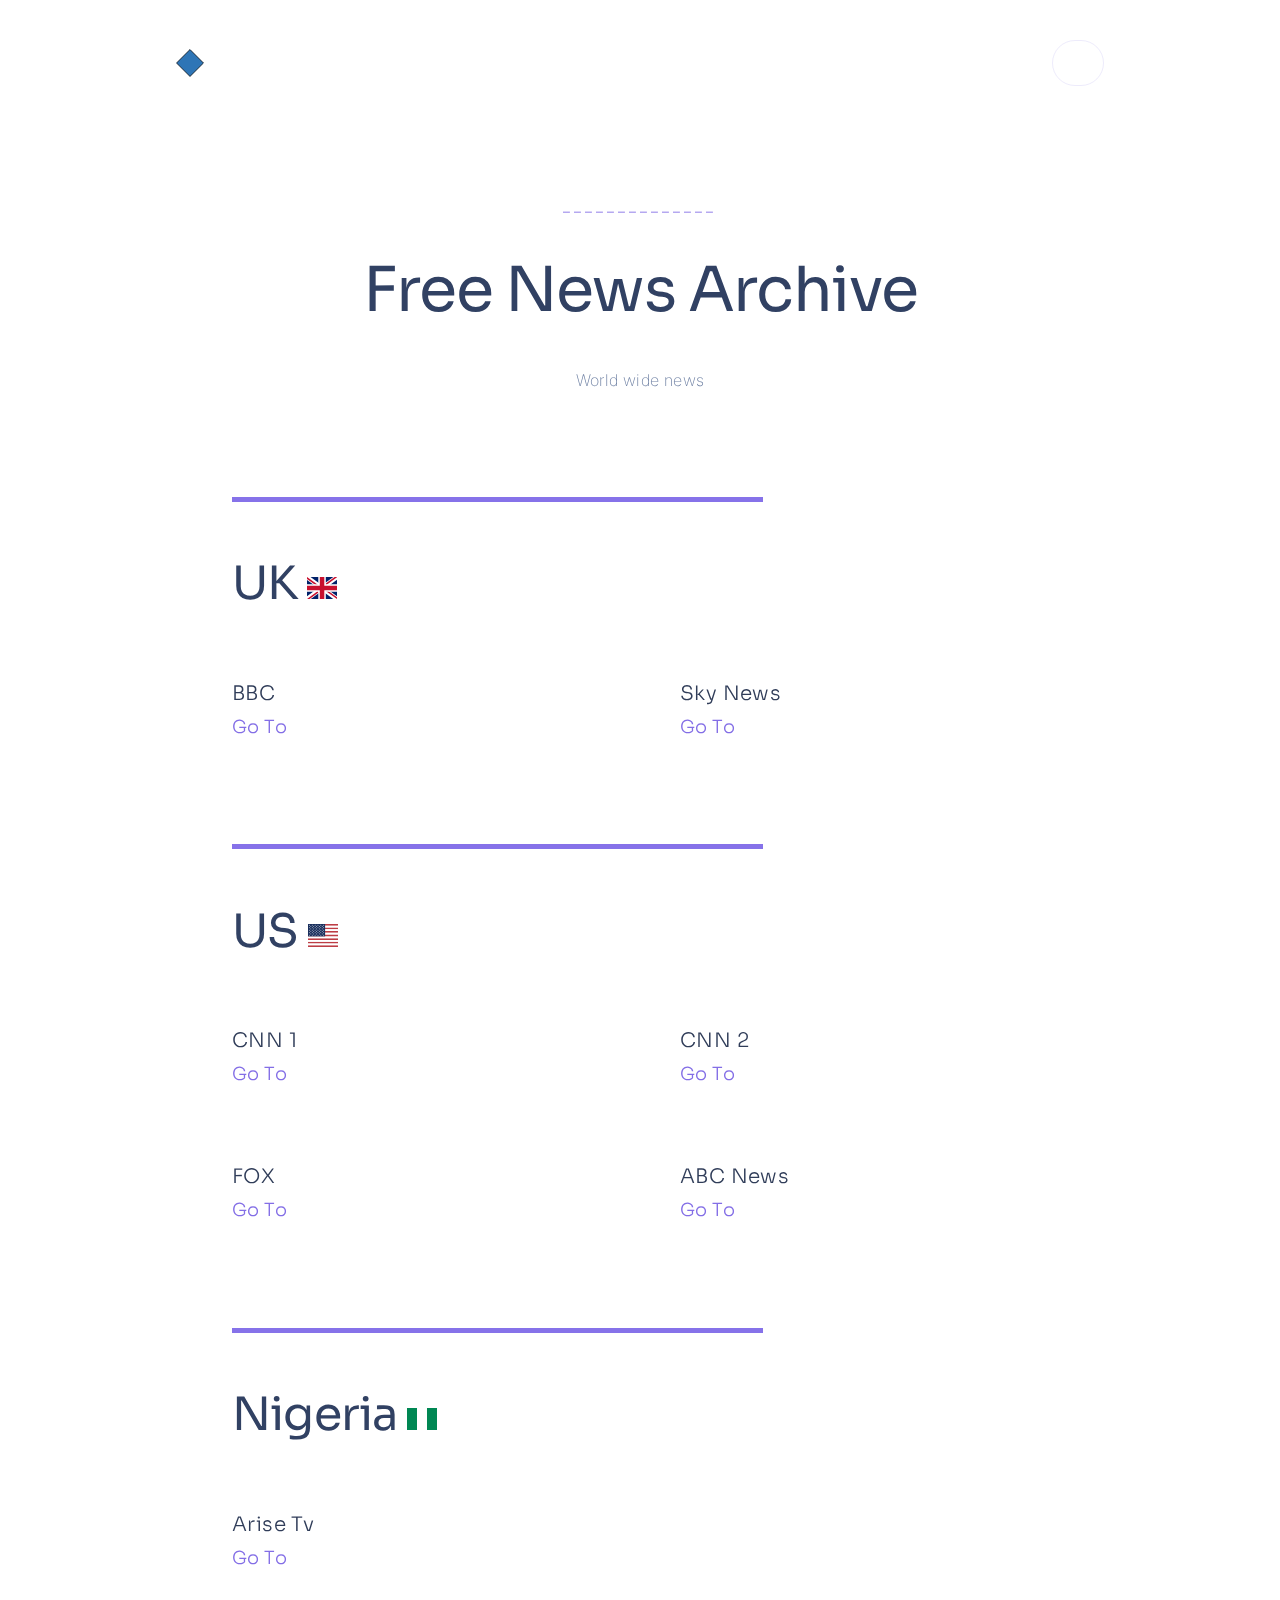
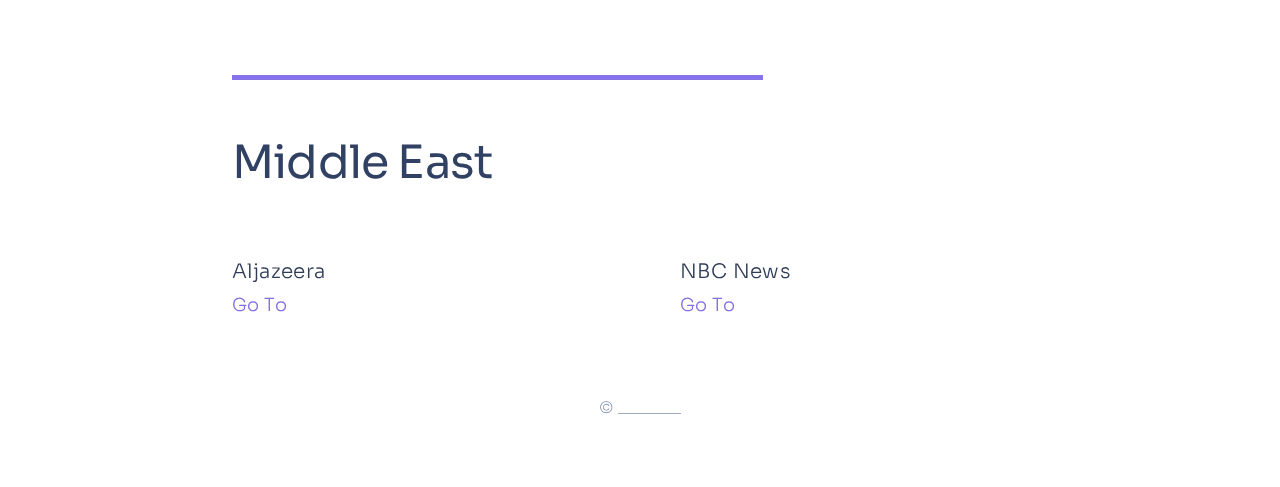
==== commit 6ffd44c9: "c" ====
--- a/index.html
+++ b/index.html
@@ -51,34 +51,8 @@
     <style></style>
 </head>
 
-<body class="is-ready"><svg xmlns="http://www.w3.org/2000/svg" version="1.1" xmlns:xlink="http://www.w3.org/1999/xlink"
-        viewBox="0 0 40 40" display="none" width="0" height="0">
-        <symbol id="icon-901" viewBox="0 0 40 40">
-            <path
-                d="M34.9,30.5V15.6c-0.4,0.4-0.8,0.9-1.4,1.2c-3.4,2.7-6.2,4.8-8.2,6.6c-0.6,0.5-1.1,0.9-1.6,1.2c-0.4,0.3-0.9,0.6-1.7,0.9 c-0.7,0.3-1.4,0.5-2,0.5l0,0c-0.6,0-1.2-0.2-2-0.5c-0.7-0.3-1.2-0.6-1.7-0.9c-0.4-0.3-0.9-0.7-1.6-1.2c-2.1-1.7-4.8-3.8-8.2-6.6 c-0.5-0.4-0.9-0.8-1.4-1.2v14.9c0,0.2,0.1,0.3,0.2,0.4C5.7,31,5.9,31.1,6,31.1h28.4c0.2,0,0.3-0.1,0.4-0.2 C34.8,30.8,34.9,30.7,34.9,30.5L34.9,30.5z M34.9,10.2V9.7c0,0,0-0.1,0-0.2c0-0.1,0-0.2-0.1-0.2c-0.1,0-0.1,0-0.1-0.2 c0-0.1-0.1-0.2-0.2-0.1c-0.1,0-0.2,0-0.3,0H5.8C5.6,8.9,5.4,9,5.3,9.1C5.2,9.2,5.1,9.3,5.1,9.5c0,2.2,0.9,4,2.8,5.5 c2.5,2,5.1,4,7.7,6.1c0.1,0.1,0.3,0.2,0.7,0.5c0.4,0.3,0.6,0.5,0.9,0.7c0.2,0.2,0.5,0.4,0.8,0.6c0.3,0.2,0.7,0.4,0.9,0.5 c0.3,0.1,0.6,0.2,0.8,0.2l0,0c0.2,0,0.5-0.1,0.8-0.2c0.3-0.1,0.6-0.3,0.9-0.5c0.3-0.2,0.6-0.4,0.8-0.6c0.2-0.2,0.5-0.4,0.9-0.7 c0.4-0.3,0.6-0.5,0.6-0.5c2.7-2.1,5.3-4.2,7.7-6.1c0.7-0.5,1.4-1.2,2-2.2C34.6,11.8,34.9,11,34.9,10.2L34.9,10.2z M37.3,9.5v21 c0,0.8-0.3,1.6-0.9,2.2s-1.4,0.9-2.2,0.9H5.8c-0.8,0-1.6-0.3-2.2-0.9c-0.6-0.6-0.9-1.4-0.9-2.2v-21c0-0.8,0.3-1.6,0.9-2.2 s1.4-0.9,2.2-0.9h28.4c0.8,0,1.6,0.3,2.2,0.9S37.3,8.7,37.3,9.5z">
-            </path>
-        </symbol>
-        <symbol id="icon-b46" viewBox="0 0 40 40">
-            <path
-                d="M5,18.9v2.2c0,0.3,0.2,0.5,0.5,0.5h28.9c0.3,0,0.5-0.2,0.5-0.5v-2.2c0-0.3-0.2-0.5-0.5-0.5H5.5C5.2,18.4,5,18.6,5,18.9z">
-            </path>
-        </symbol>
-        <symbol id="icon-914" viewBox="0 0 40 40">
-            <path
-                d="M25.6,32.6c-0.6-3.4-1.6-6.8-2.9-10.4h0l0,0c-0.2,0.1-0.5,0.2-0.9,0.3c-0.4,0.1-1.1,0.5-2.1,1c-1,0.5-2,1.1-2.9,1.7 c-0.9,0.6-1.8,1.4-2.7,2.4c-0.9,1-1.7,2-2.1,3.1l-0.3-0.2c2.6,2.1,5.5,3.1,8.7,3.1C22.1,33.7,23.8,33.3,25.6,32.6L25.6,32.6z M21.7,19.9c-0.3-0.7-0.7-1.5-1.1-2.3c-4.3,1.3-9,1.9-14,1.9c0,0.1,0,0.2,0,0.4c0,1.7,0.3,3.4,0.9,4.9s1.5,3,2.6,4.2 c0.7-1.2,1.6-2.4,2.6-3.5s2-1.9,3-2.6s1.9-1.2,2.7-1.7c0.9-0.5,1.5-0.8,2.1-1l0.8-0.3c0.1,0,0.1,0,0.3-0.1 C21.5,20,21.6,20,21.7,19.9L21.7,19.9z M19.5,15.5c-1.7-3-3.4-5.6-5.1-7.9c-1.9,0.9-3.5,2.2-4.9,3.9s-2.2,3.6-2.7,5.7 C11,17.2,15.2,16.6,19.5,15.5L19.5,15.5z M33.7,22.2c-2.9-0.8-5.8-1-8.5-0.6c1.2,3.3,2.1,6.6,2.7,9.8c1.5-1,2.8-2.4,3.9-4 C32.8,25.8,33.4,24.1,33.7,22.2z M16.9,6.7C16.9,6.7,16.9,6.7,16.9,6.7C16.9,6.7,16.9,6.7,16.9,6.7z M29.2,9.7 c-2.6-2.3-5.6-3.4-9-3.4c-1.1,0-2.1,0.1-3.2,0.4c1.8,2.4,3.5,5,5.1,8c1-0.4,1.9-0.8,2.7-1.3c0.8-0.5,1.5-0.9,2-1.3s0.9-0.8,1.4-1.2 s0.7-0.7,0.8-0.8L29.2,9.7z M33.9,19.9c0-3.2-1.1-6.1-3.1-8.6l0,0c-0.1,0.2-0.3,0.3-0.4,0.5c-0.1,0.2-0.4,0.5-0.9,0.9 c-0.5,0.4-1,0.9-1.5,1.3c-0.5,0.4-1.2,0.8-2.1,1.4c-0.9,0.5-1.8,1-2.7,1.3c0.3,0.7,0.7,1.4,0.9,2c0,0.1,0.1,0.2,0.1,0.4 c0.1,0.2,0.1,0.3,0.2,0.3c0.5-0.1,1-0.1,1.6-0.1c0.5,0,1,0,1.5,0c0.5,0,1,0,1.4,0s0.9,0,1.3,0.1c0.4,0,0.8,0.1,1.2,0.1 c0.4,0,0.7,0.1,1,0.1c0.3,0,0.6,0.1,0.8,0.1c0.2,0,0.4,0.1,0.5,0.1L33.9,19.9z M36.2,20c0,2.9-0.7,5.6-2.1,8 c-1.4,2.5-3.4,4.4-5.8,5.8s-5.1,2.1-8,2.1c-2.9,0-5.6-0.7-8-2.1S7.8,30.5,6.3,28s-2.1-5.1-2.1-8s0.7-5.6,2.1-8s3.4-4.4,5.8-5.8 s5.1-2.1,8-2.1c2.9,0,5.6,0.7,8,2.1s4.4,3.4,5.8,5.8C35.5,14.4,36.2,17.1,36.2,20z">
-            </path>
-        </symbol>
-        <symbol id="icon-910" viewBox="0 0 40 40">
-            <path
-                d="M20,7c4.2,0,4.7,0,6.3,0.1c1.5,0.1,2.3,0.3,3,0.5C30,8,30.5,8.3,31.1,8.9c0.5,0.5,0.9,1.1,1.2,1.8c0.2,0.5,0.5,1.4,0.5,3 C33,15.3,33,15.8,33,20s0,4.7-0.1,6.3c-0.1,1.5-0.3,2.3-0.5,3c-0.3,0.7-0.6,1.2-1.2,1.8c-0.5,0.5-1.1,0.9-1.8,1.2 c-0.5,0.2-1.4,0.5-3,0.5C24.7,33,24.2,33,20,33s-4.7,0-6.3-0.1c-1.5-0.1-2.3-0.3-3-0.5C10,32,9.5,31.7,8.9,31.1 C8.4,30.6,8,30,7.7,29.3c-0.2-0.5-0.5-1.4-0.5-3C7,24.7,7,24.2,7,20s0-4.7,0.1-6.3c0.1-1.5,0.3-2.3,0.5-3C8,10,8.3,9.5,8.9,8.9 C9.4,8.4,10,8,10.7,7.7c0.5-0.2,1.4-0.5,3-0.5C15.3,7.1,15.8,7,20,7z M20,4.3c-4.3,0-4.8,0-6.5,0.1c-1.6,0-2.8,0.3-3.8,0.7 C8.7,5.5,7.8,6,6.9,6.9C6,7.8,5.5,8.7,5.1,9.7c-0.4,1-0.6,2.1-0.7,3.8c-0.1,1.7-0.1,2.2-0.1,6.5s0,4.8,0.1,6.5 c0,1.6,0.3,2.8,0.7,3.8c0.4,1,0.9,1.9,1.8,2.8c0.9,0.9,1.7,1.4,2.8,1.8c1,0.4,2.1,0.6,3.8,0.7c1.6,0.1,2.2,0.1,6.5,0.1 s4.8,0,6.5-0.1c1.6-0.1,2.9-0.3,3.8-0.7c1-0.4,1.9-0.9,2.8-1.8c0.9-0.9,1.4-1.7,1.8-2.8c0.4-1,0.6-2.1,0.7-3.8 c0.1-1.6,0.1-2.2,0.1-6.5s0-4.8-0.1-6.5c-0.1-1.6-0.3-2.9-0.7-3.8c-0.4-1-0.9-1.9-1.8-2.8c-0.9-0.9-1.7-1.4-2.8-1.8 c-1-0.4-2.1-0.6-3.8-0.7C24.8,4.3,24.3,4.3,20,4.3L20,4.3L20,4.3z">
-            </path>
-            <path
-                d="M20,11.9c-4.5,0-8.1,3.7-8.1,8.1s3.7,8.1,8.1,8.1s8.1-3.7,8.1-8.1S24.5,11.9,20,11.9z M20,25.2c-2.9,0-5.2-2.3-5.2-5.2 s2.3-5.2,5.2-5.2s5.2,2.3,5.2,5.2S22.9,25.2,20,25.2z">
-            </path>
-            <path d="M30.6,11.6c0,1-0.8,1.9-1.9,1.9c-1,0-1.9-0.8-1.9-1.9s0.8-1.9,1.9-1.9C29.8,9.7,30.6,10.5,30.6,11.6z">
-            </path>
-        </symbol>
-    </svg>
+<body class="is-ready">
+
     <div id="wrapper">
         <div id="main">
             <div class="inner">
@@ -88,7 +62,7 @@
                             <div class="inner">
                                 <div>
                                     <div id="image36" class="image"><span class="frame"><img
-                                                src="assets/images/image36.svg?v=2b99aba4" alt=""></span></div>
+                                                src="xo.svg" alt=""></span></div>
                                 </div>
                                 <div>
                                     <ul id="buttons02" class="buttons">
@@ -104,17 +78,19 @@
                                 <h3 id="text10" class="style1">______________</h3>
                                 <h1 id="text12" class="style4">Free News Archive</h1>
                                 <p id="text13">World wide news</p>
-                                <ul id="buttons01" class="style1 buttons">
+                                <!-- <ul id="buttons01" class="style1 buttons">
                                     <li><a href="#pricing" class="button n01"><svg>
                                                 <use xlink:href="#icon-b46"></use>
                                             </svg><span class="label">Hire me</span></a></li>
-                                </ul>
+                                </ul> -->
                             </div>
                         </div>
                     </div>
      
+<div class="wrapper">
 <div id="placement">
 
+</div> 
 </div> 
        
                 </section>
--- a/style.css
+++ b/style.css
@@ -926,7 +926,7 @@
     color: #836EE6;
     font-family: 'Sora', sans-serif;
     letter-spacing: 0.25rem;
-    width: calc(100% + 0.25rem);
+    width: 100% !important;
     font-size: 0.75em;
     line-height: 1.5;
     font-weight: 400;
@@ -2006,13 +2006,7 @@
     width: calc(33.33333% + 2.5rem);
 }
 
-#container16:not(:first-child) {
-    margin-top: 6.5rem !important;
-}
-
-#container16:not(:last-child) {
-    margin-bottom: 5.875rem !important;
-}
+
 
 #container16>.wrapper>.inner {
     text-align: left;
@@ -3707,7 +3701,7 @@
 }
 
 hr.style1:before {
-    width: 2rem;
+    width: 100%;
     border-top: solid 5px #8672E9;
     height: 5px;
     margin-top: -2.5px;
@@ -9034,3 +9028,11 @@
         min-width: 0.84375rem;
     }
 }
+#text60,#links02,#text85{
+    margin-top: 0 !important;
+    margin-bottom: 0 !important;
+}
+.inner-custom{
+    margin: 0px 0px 0px -80px;
+    padding-left: 5rem !important;
+}